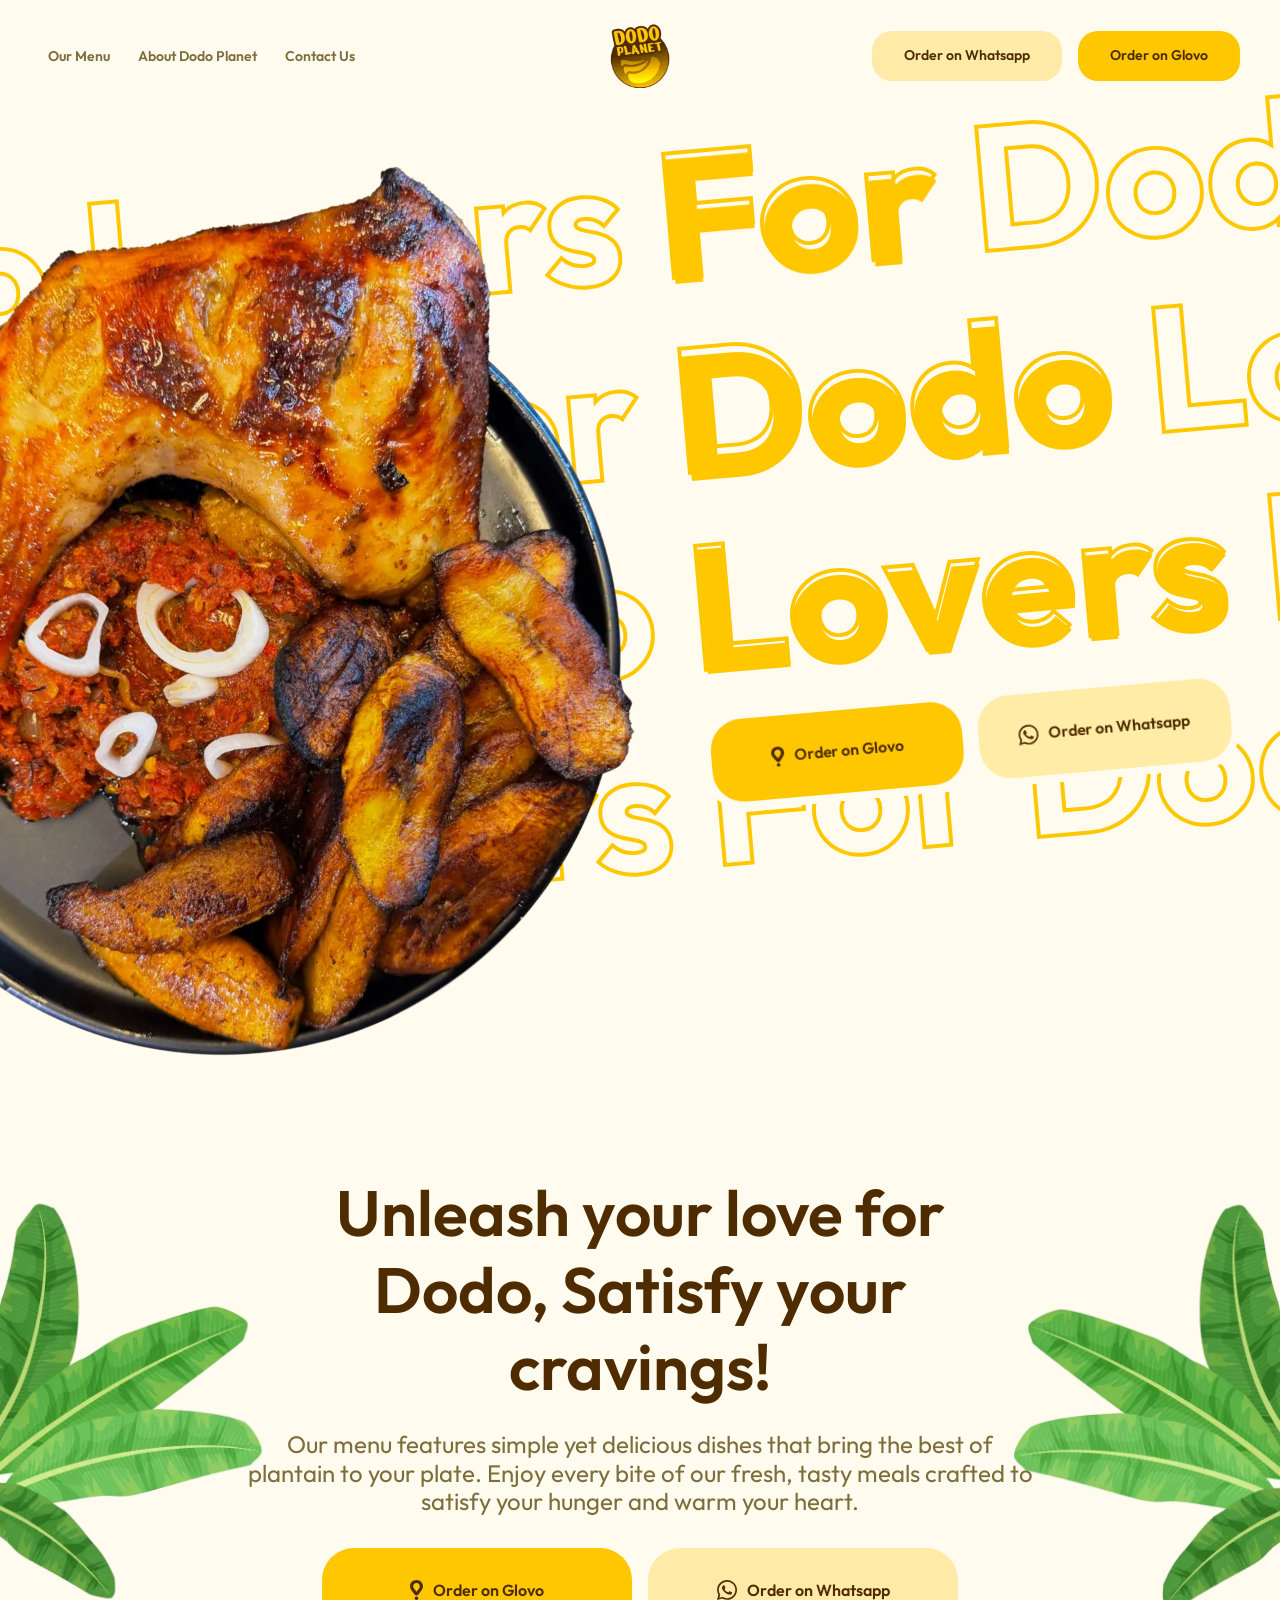
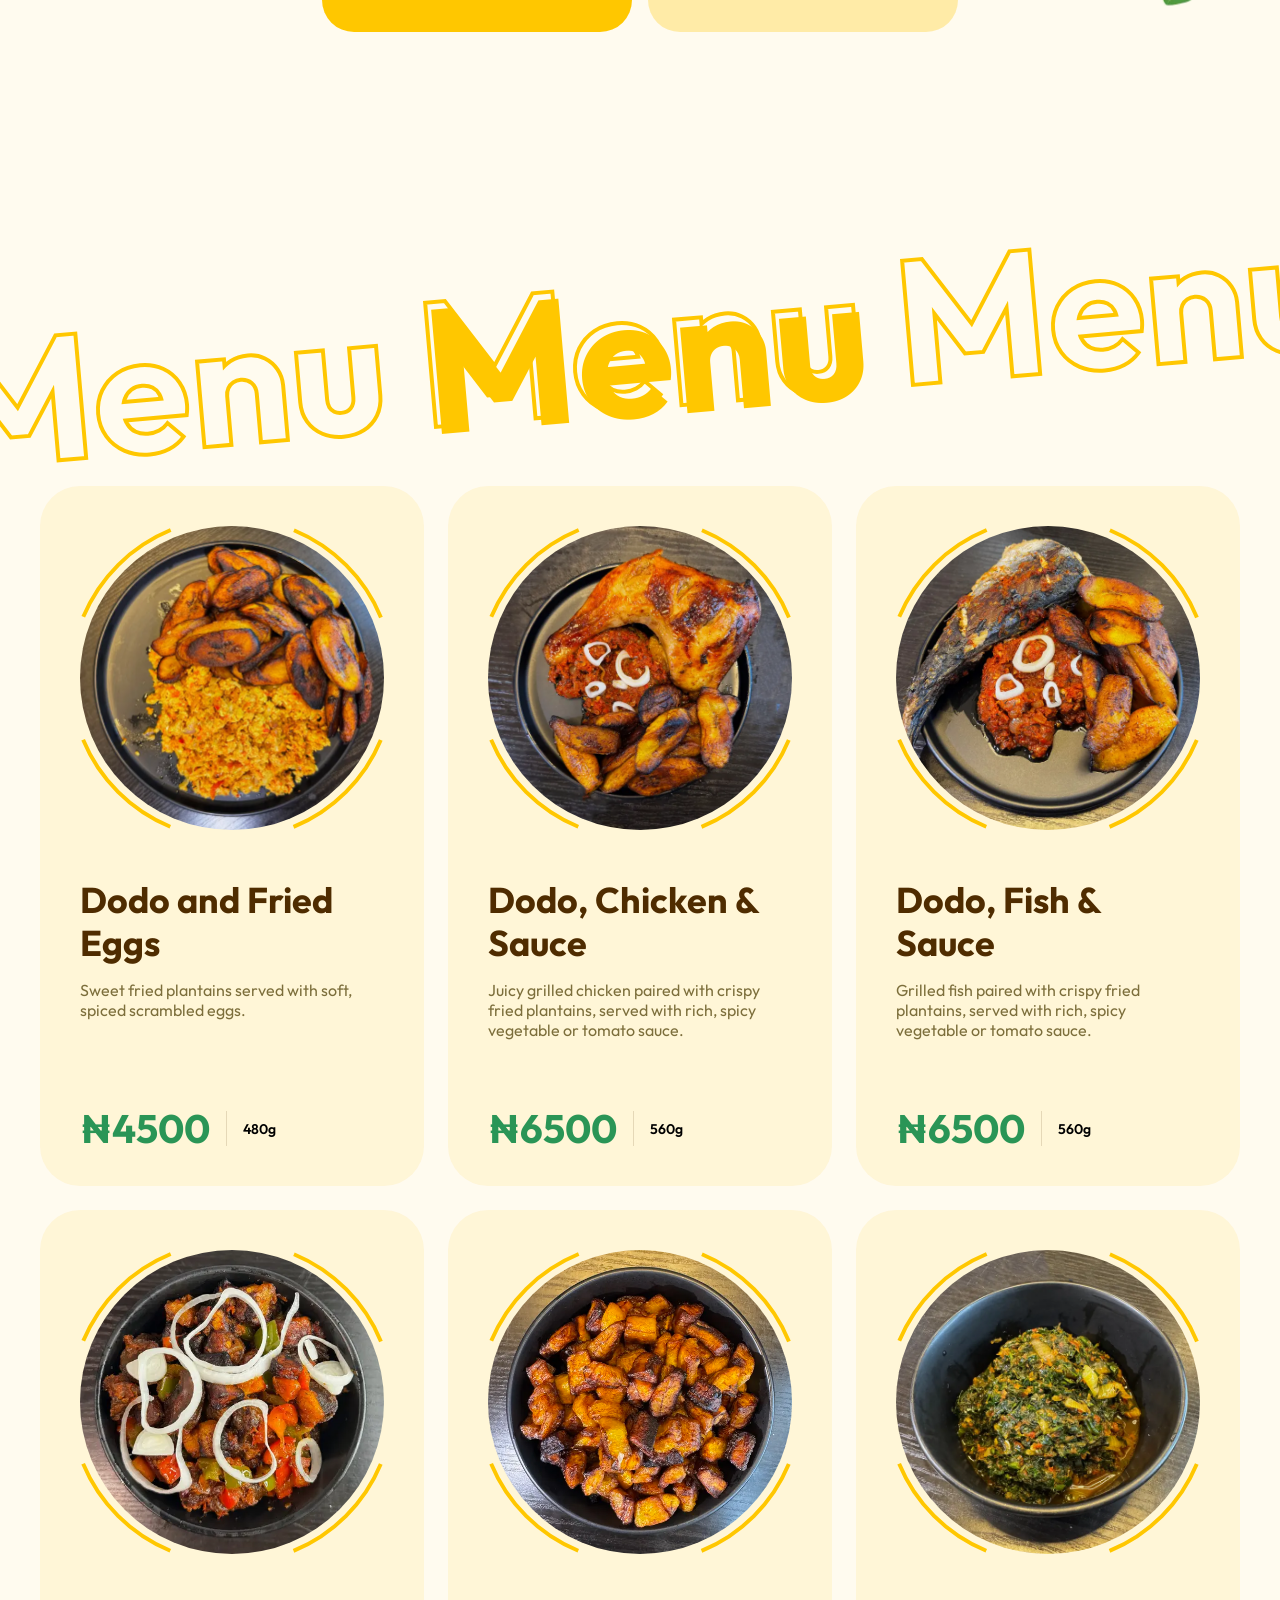
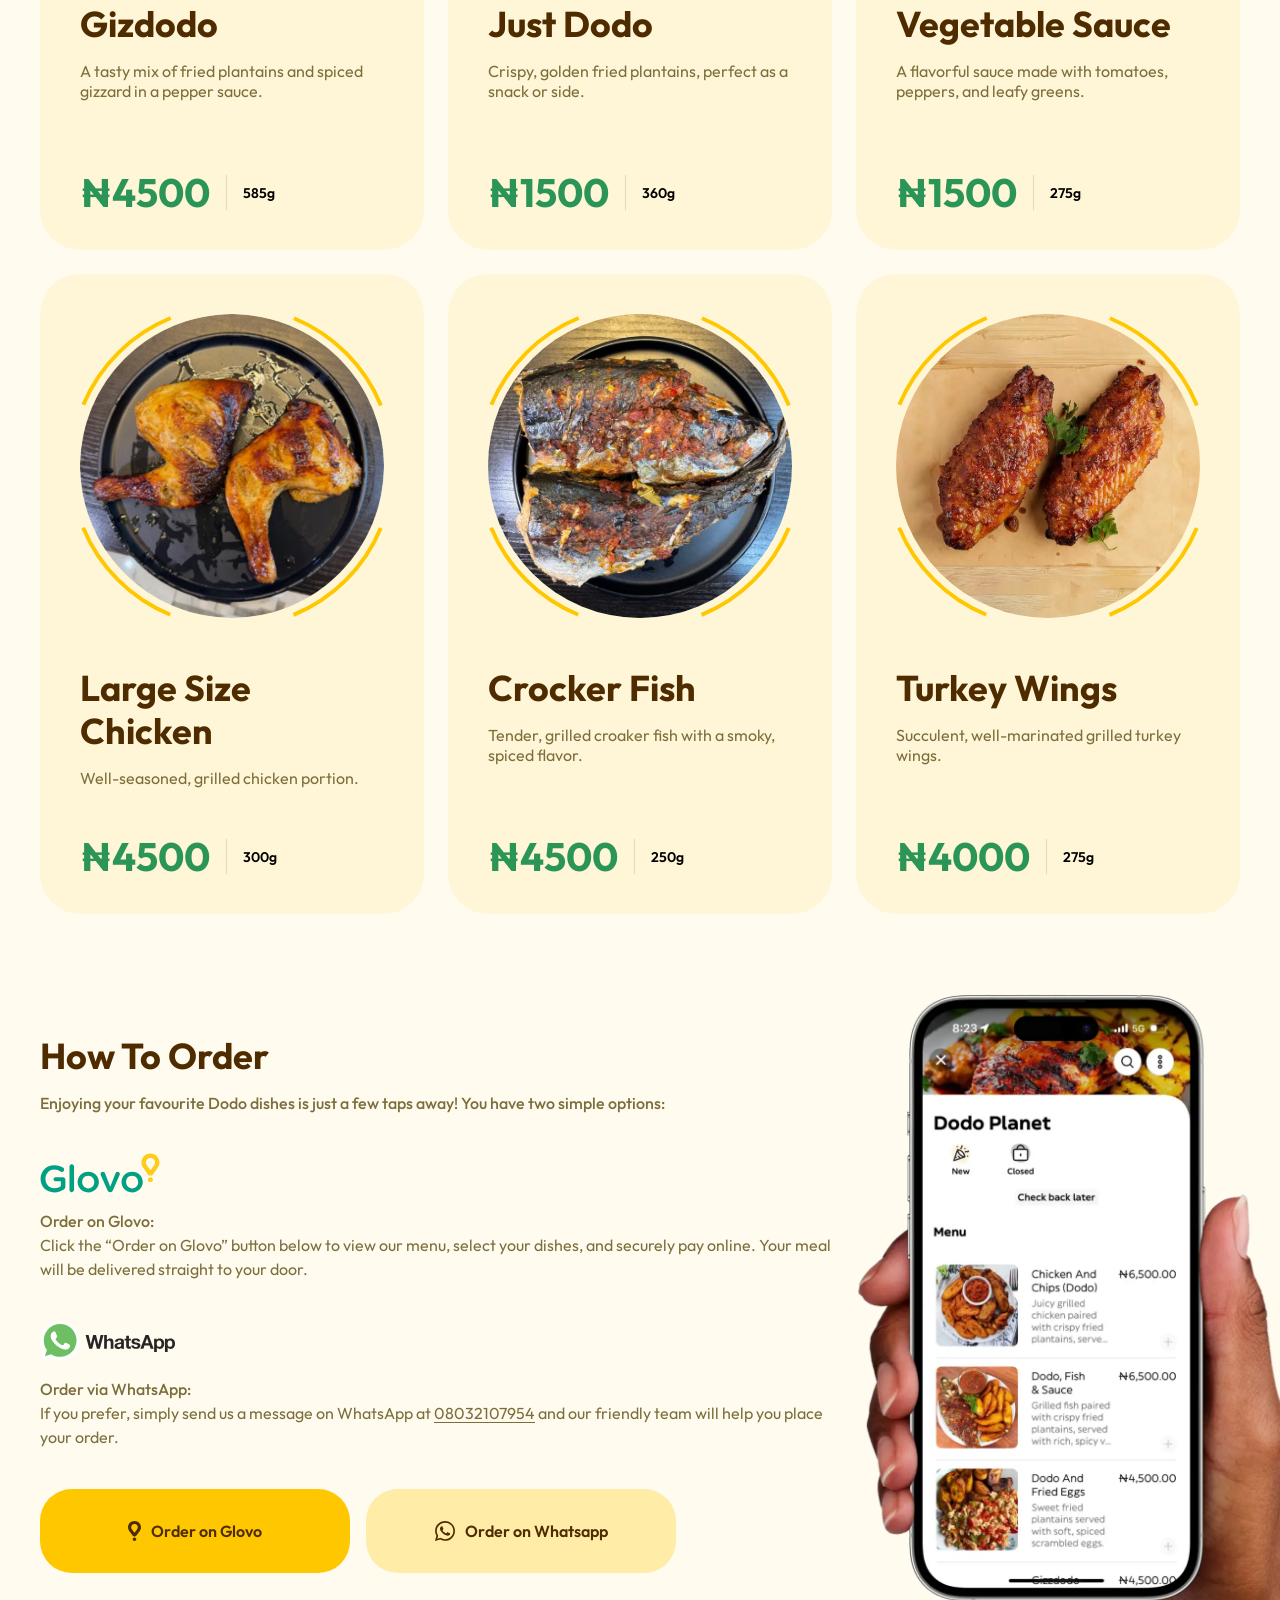
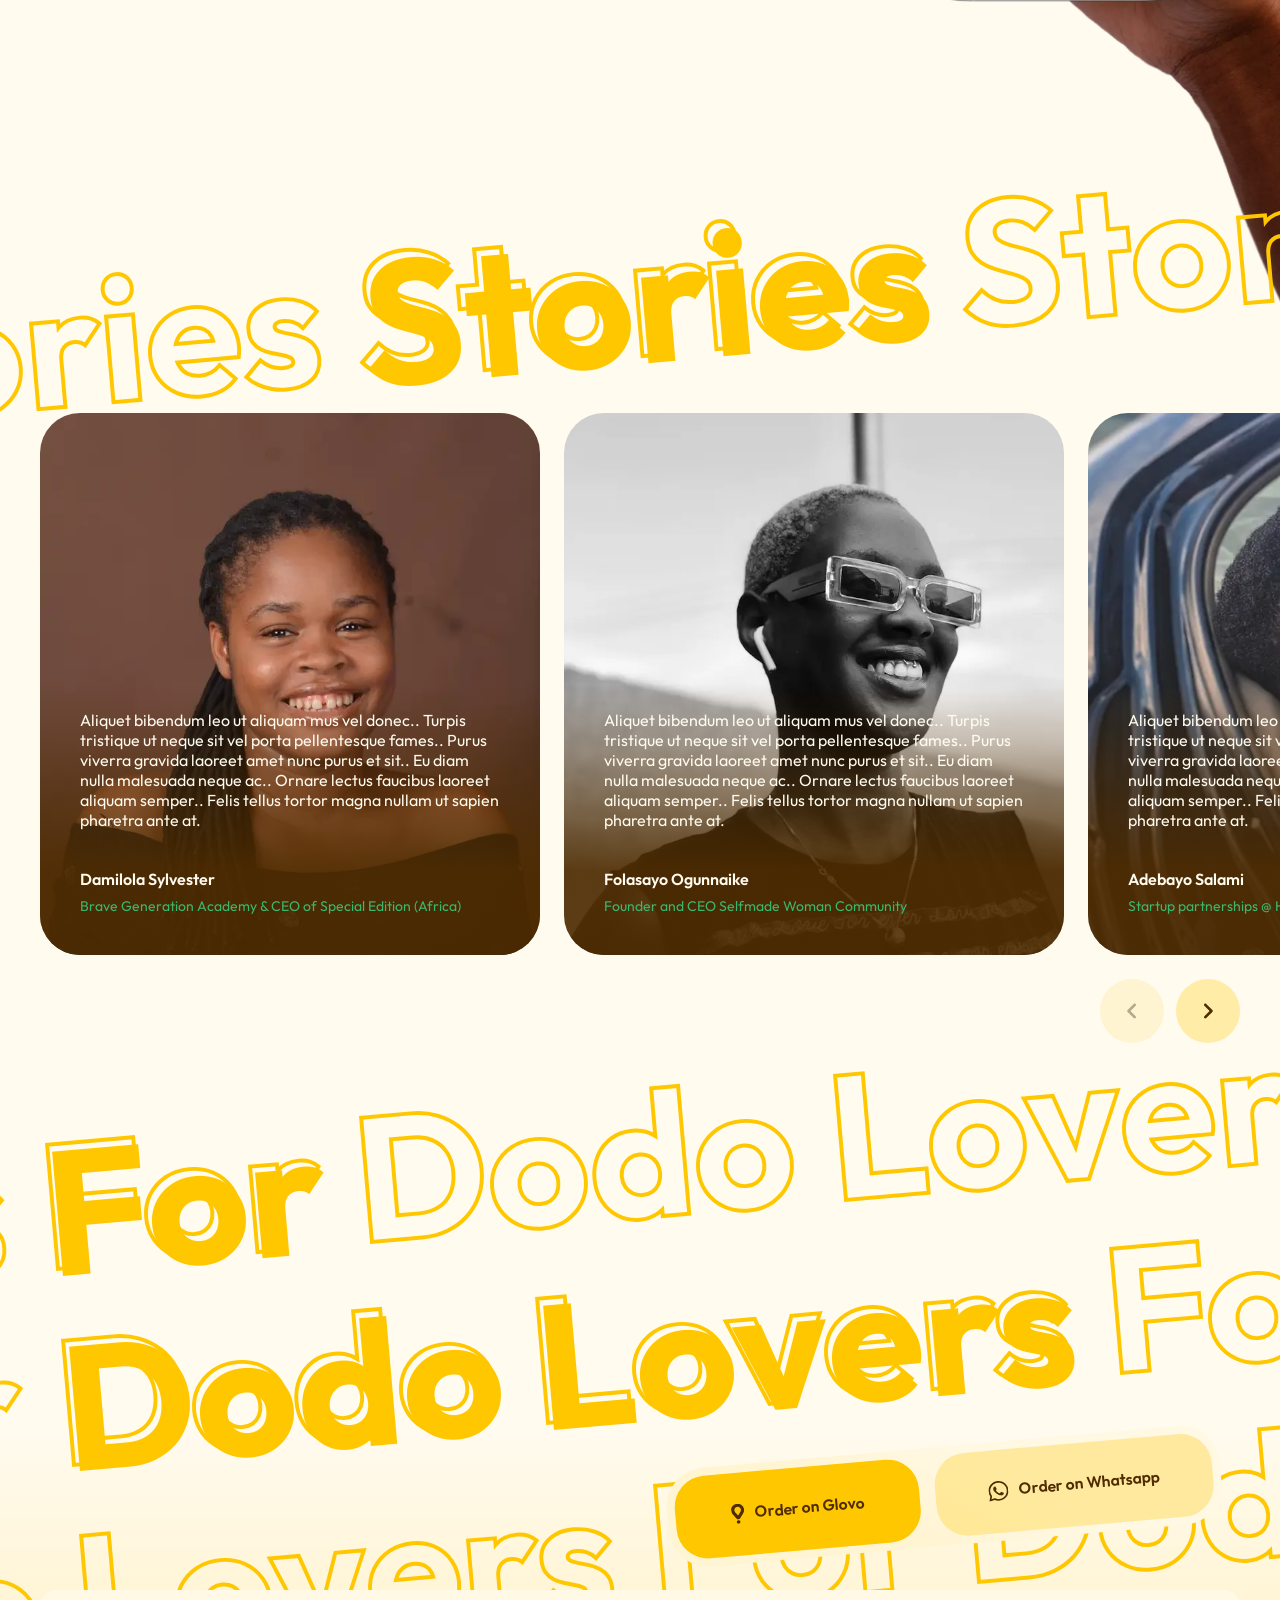
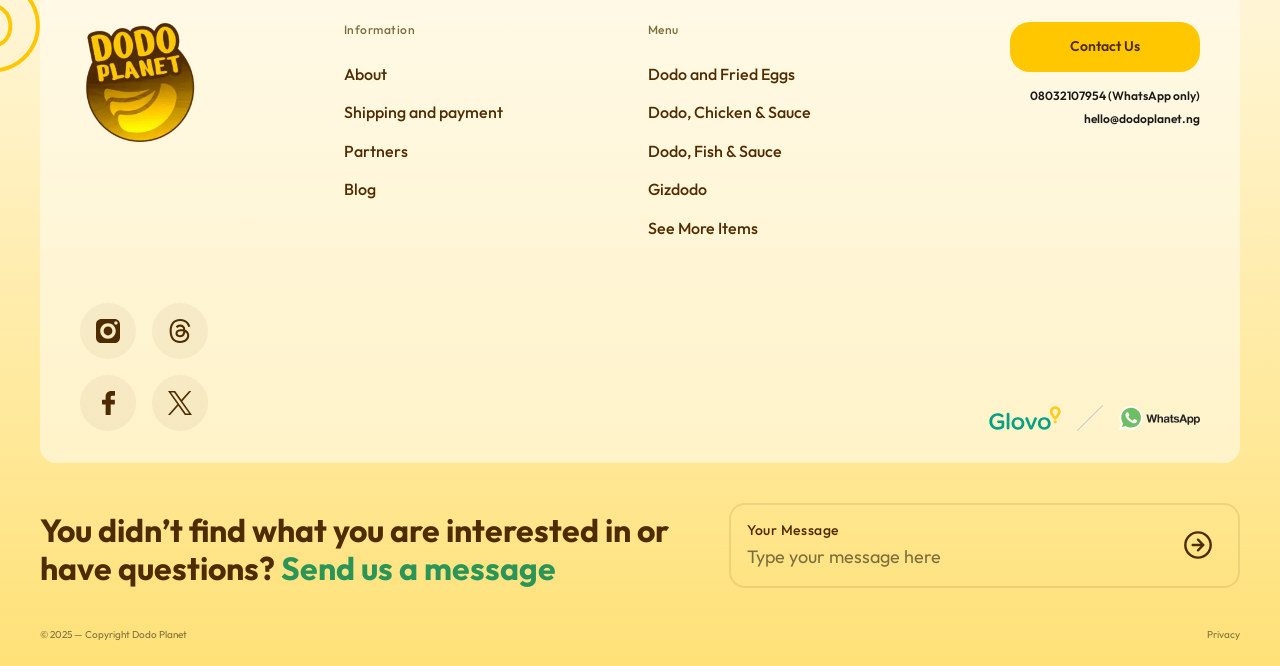
==== index.html @ 7b8ea63c "Fix design, responsive and UX issues found in pixel audit - Self-host static Outfit weights with ove" ====
<!doctype html>
<html lang="en" class="no-js">
<head>
  <meta charset="utf-8">
  <meta name="viewport" content="width=device-width, initial-scale=1">
  <title>Dodo Planet — For Dodo Lovers</title>
  <meta name="description" content="Simple, delicious plantain dishes in Nigeria. Dodo and fried eggs, gizdodo, grilled chicken, fish and more. Order on Glovo or WhatsApp.">
  <meta name="theme-color" content="#FFFBEF">
  <meta property="og:title" content="Dodo Planet — For Dodo Lovers">
  <meta property="og:description" content="Unleash your love for Dodo, satisfy your cravings. Order on Glovo or WhatsApp.">
  <meta property="og:type" content="website">
  <meta property="og:url" content="https://dodo-planet.netlify.app/">
  <meta property="og:image" content="https://dodo-planet.netlify.app/assets/img/og.jpg">
  <meta property="og:image:width" content="1200">
  <meta property="og:image:height" content="630">
  <meta name="twitter:card" content="summary_large_image">
  <link rel="icon" type="image/png" href="assets/img/favicon.png">
  <link rel="apple-touch-icon" href="assets/img/apple-touch-icon.png">

  <link rel="preload" as="font" type="font/woff2" href="assets/fonts/outfit-700.woff2" crossorigin>
  <link rel="preload" as="font" type="font/woff2" href="assets/fonts/outfit-600.woff2" crossorigin>
  <link rel="preload" as="image" href="assets/img/hero-plate.webp" fetchpriority="high">
  <link rel="stylesheet" href="styles.css">
  <script>document.documentElement.classList.replace('no-js','js')</script>
</head>
<body>

<!-- ============ HEADER ============ -->
<header class="site-header">
  <nav class="nav-links" aria-label="Main">
    <a href="#menu">Our Menu</a>
    <a href="#about" class="hide-sm">About Dodo Planet</a>
    <a href="#contact">Contact Us</a>
  </nav>
  <a href="#top" class="brand" aria-label="Dodo Planet home">
    <span class="logo"><img src="assets/img/logo.webp" alt="Dodo Planet" width="64" height="64"></span>
  </a>
  <div class="nav-cta hide-sm">
    <a class="btn btn-sm btn-soft" data-order="whatsapp" href="#">Order on Whatsapp</a>
    <a class="btn btn-sm btn-primary" data-order="glovo" href="#">Order on Glovo</a>
  </div>
</header>

<main id="top">

  <!-- ============ HERO ============ -->
  <section class="hero" aria-label="For Dodo Lovers">
    <div class="art hero-art">
      <!-- outlined background rows -->
      <div class="rows" style="--x:-126.7;--y:105.7;--w:1720;--h:930" aria-hidden="true">
        <span class="outline row" style="--rx:-3352.35;--ry:0">For Dodo Lovers For Dodo Lovers For Dodo Lovers For Dodo Lovers For Dodo Lovers For Dodo Lovers</span>
        <span class="outline row" style="--rx:-3674.35;--ry:200">For Dodo Lovers For Dodo Lovers For Dodo Lovers For Dodo Lovers For Dodo Lovers For Dodo Lovers</span>
        <span class="outline row" style="--rx:-2767.35;--ry:400">For Dodo Lovers For Dodo Lovers For Dodo Lovers For Dodo Lovers For Dodo Lovers For Dodo Lovers</span>
        <span class="outline row" style="--rx:-3352.35;--ry:600">For Dodo Lovers For Dodo Lovers For Dodo Lovers For Dodo Lovers For Dodo Lovers For Dodo Lovers</span>
      </div>

      <!-- plate (desktop/tablet) -->
      <div class="hero-plate-clip" aria-hidden="true">
        <img class="hero-plate" src="assets/img/hero-plate.webp" alt="" width="1400" height="1400" fetchpriority="high">
      </div>

      <!-- solid headline -->
      <h1 class="headline">
        <span class="solid word" style="--x:813;--y:211.5">For</span>
        <span class="solid word" style="--x:910.5;--y:405.5">Dodo</span>
        <span class="solid word" style="--x:978.5;--y:598.5">Lovers</span>
      </h1>

      <!-- tilted order pill -->
      <div class="pill" style="--x:989.7;--y:753.9">
        <a class="btn btn-primary" data-order="glovo" href="#"><img src="assets/img/pin.svg" alt="" width="13" height="20">Order on Glovo</a>
        <a class="btn btn-soft" data-order="whatsapp" href="#"><img src="assets/img/whatsapp.svg" alt="" width="20" height="20">Order on Whatsapp</a>
      </div>
    </div>

    <!-- mobile-only: stacked buttons + plate -->
    <div class="hero-mobile">
      <div class="stack-tilt">
        <a class="btn btn-primary" data-order="glovo" href="#"><img src="assets/img/pin.svg" alt="" width="13" height="20">Order on Glovo</a>
        <a class="btn btn-soft" data-order="whatsapp" href="#"><img src="assets/img/whatsapp.svg" alt="" width="20" height="20">Order on Whatsapp</a>
      </div>
      <img class="hero-plate-m" src="assets/img/hero-plate.webp" alt="Grilled chicken with fried plantain and pepper sauce" width="1400" height="1400">
    </div>
  </section>

  <!-- ============ ABOUT ============ -->
  <section class="about" id="about">
    <img class="leaf leaf-l" src="assets/img/leaf-left.webp" alt="" width="275" height="537" loading="lazy">
    <div class="about-inner reveal">
      <h2>Unleash your love for Dodo, Satisfy your cravings!</h2>
      <p>Our menu features simple yet delicious dishes that bring the best of plantain to your plate. Enjoy every bite of our fresh, tasty meals crafted to satisfy your hunger and warm your heart.</p>
      <div class="btn-row">
        <a class="btn btn-primary btn-wide" data-order="glovo" href="#"><img src="assets/img/pin.svg" alt="" width="13" height="20">Order on Glovo</a>
        <a class="btn btn-soft btn-wide" data-order="whatsapp" href="#"><img src="assets/img/whatsapp.svg" alt="" width="20" height="20">Order on Whatsapp</a>
      </div>
    </div>
    <img class="leaf leaf-r" src="assets/img/leaf-right.webp" alt="" width="271" height="537" loading="lazy">
  </section>

  <!-- ============ MENU ============ -->
  <section class="menu" id="menu" aria-labelledby="menu-title">
    <div class="band" aria-hidden="true">
      <span class="outline band-row">Menu Menu Menu Menu Menu Menu Menu</span>
      <span class="solid band-word">Menu</span>
    </div>
    <h2 id="menu-title" class="sr-only">Menu</h2>

    <div class="menu-grid">
      <article class="dish reveal">
        <div class="dish-img"><span class="mask"><img src="assets/img/dish-1.webp" alt="Dodo and fried eggs" style="--s:118.04%;--l:-5.6%;--t:-10.24%" loading="lazy" width="720" height="720"></span></div>
        <div class="dish-body">
          <div><h3>Dodo and Fried Eggs</h3><p>Sweet fried plantains served with soft, spiced scrambled eggs.</p></div>
          <div class="price"><strong>₦4500</strong><span>480g</span></div>
        </div>
      </article>
      <article class="dish reveal">
        <div class="dish-img"><span class="mask"><img src="assets/img/dish-2.webp" alt="Dodo, chicken and sauce" style="--s:107.75%;--l:-2.67%;--t:-3.56%" loading="lazy" width="720" height="720"></span></div>
        <div class="dish-body">
          <div><h3>Dodo, Chicken &amp; Sauce</h3><p>Juicy grilled chicken paired with crispy fried plantains, served with rich, spicy vegetable or tomato sauce.</p></div>
          <div class="price"><strong>₦6500</strong><span>560g</span></div>
        </div>
      </article>
      <article class="dish reveal">
        <div class="dish-img"><span class="mask"><img src="assets/img/dish-3.webp" alt="Dodo, fish and sauce" style="--s:109.15%;--l:-6.26%;--t:-5.15%" loading="lazy" width="720" height="720"></span></div>
        <div class="dish-body">
          <div><h3>Dodo, Fish &amp; Sauce</h3><p>Grilled fish paired with crispy fried plantains, served with rich, spicy vegetable or tomato sauce.</p></div>
          <div class="price"><strong>₦6500</strong><span>560g</span></div>
        </div>
      </article>
      <article class="dish reveal">
        <div class="dish-img"><span class="mask"><img src="assets/img/dish-4.webp" alt="Gizdodo" style="--s:148.18%;--l:-20.62%;--t:-24.36%" loading="lazy" width="720" height="720"></span></div>
        <div class="dish-body">
          <div><h3>Gizdodo</h3><p>A tasty mix of fried plantains and spiced gizzard in a pepper sauce.</p></div>
          <div class="price"><strong>₦4500</strong><span>585g</span></div>
        </div>
      </article>
      <article class="dish reveal">
        <div class="dish-img"><span class="mask"><img src="assets/img/dish-5.webp" alt="Just dodo" style="--s:121.48%;--l:-12%;--t:-10.2%" loading="lazy" width="720" height="720"></span></div>
        <div class="dish-body">
          <div><h3>Just Dodo</h3><p>Crispy, golden fried plantains, perfect as a snack or side.</p></div>
          <div class="price"><strong>₦1500</strong><span>360g</span></div>
        </div>
      </article>
      <article class="dish reveal">
        <div class="dish-img"><span class="mask"><img src="assets/img/dish-6.webp" alt="Vegetable sauce" style="--s:109.08%;--l:-2.59%;--t:-3.16%" loading="lazy" width="720" height="720"></span></div>
        <div class="dish-body">
          <div><h3>Vegetable Sauce</h3><p>A flavorful sauce made with tomatoes, peppers, and leafy greens.</p></div>
          <div class="price"><strong>₦1500</strong><span>275g</span></div>
        </div>
      </article>
      <article class="dish reveal">
        <div class="dish-img"><span class="mask"><img src="assets/img/dish-7.webp" alt="Large size chicken" loading="lazy" width="450" height="450"></span></div>
        <div class="dish-body">
          <div><h3>Large Size Chicken</h3><p>Well-seasoned, grilled chicken portion.</p></div>
          <div class="price"><strong>₦4500</strong><span>300g</span></div>
        </div>
      </article>
      <article class="dish reveal">
        <div class="dish-img"><span class="mask"><img src="assets/img/dish-8.webp" alt="Croaker fish" style="--s:107.86%;--l:-3.29%;--t:-5.99%" loading="lazy" width="720" height="720"></span></div>
        <div class="dish-body">
          <div><h3>Crocker Fish</h3><p>Tender, grilled croaker fish with a smoky, spiced flavor.</p></div>
          <div class="price"><strong>₦4500</strong><span>250g</span></div>
        </div>
      </article>
      <article class="dish reveal">
        <div class="dish-img"><span class="mask"><img src="assets/img/dish-9.webp" alt="Turkey wings" loading="lazy" width="720" height="720"></span></div>
        <div class="dish-body">
          <div><h3>Turkey Wings</h3><p>Succulent, well-marinated grilled turkey wings.</p></div>
          <div class="price"><strong>₦4000</strong><span>275g</span></div>
        </div>
      </article>
    </div>
  </section>

  <!-- ============ HOW TO ORDER ============ -->
  <section class="order" aria-labelledby="order-title">
    <div class="order-text reveal">
      <div class="order-head">
        <h2 id="order-title">How To Order</h2>
        <p>Enjoying your favourite Dodo dishes is just a few taps away! You have two simple options:</p>
      </div>
      <div class="order-opt">
        <img src="assets/img/glovo-logo.svg" alt="Glovo" width="120" height="40" loading="lazy">
        <p><b>Order on Glovo:</b><br>Click the “Order on Glovo” button below to view our menu, select your dishes, and securely pay online. Your meal will be delivered straight to your door.</p>
      </div>
      <div class="order-opt">
        <img src="assets/img/whatsapp-logo.svg" alt="WhatsApp" width="135" height="40" loading="lazy">
        <p><b>Order via WhatsApp:</b><br>If you prefer, simply send us a message on WhatsApp at <a href="https://wa.me/2348032107954" class="inline-link">08032107954</a> and our friendly team will help you place your order.</p>
      </div>
      <div class="btn-row btn-row-left">
        <a class="btn btn-primary btn-wide" data-order="glovo" href="#"><img src="assets/img/pin.svg" alt="" width="13" height="20">Order on Glovo</a>
        <a class="btn btn-soft btn-wide" data-order="whatsapp" href="#"><img src="assets/img/whatsapp.svg" alt="" width="20" height="20">Order on Whatsapp</a>
      </div>
    </div>
    <img class="phone" src="assets/img/phone.webp" alt="Dodo Planet menu on Glovo, shown on a phone" width="432" height="926" loading="lazy">
  </section>

  <!-- ============ STORIES ============ -->
  <section class="stories" aria-labelledby="stories-title">
    <div class="band" aria-hidden="true">
      <span class="outline band-row">Stories Stories Stories Stories Stories Stories Stories</span>
      <span class="solid band-word">Stories</span>
    </div>
    <h2 id="stories-title" class="sr-only">Stories</h2>

    <div class="story-track" tabindex="0" aria-label="Customer stories">
      <figure class="story">
        <img src="assets/img/story-1.webp" alt="Damilola Sylvester" loading="lazy" width="800" height="1200">
        <blockquote>Aliquet bibendum leo ut aliquam mus vel donec.. Turpis tristique ut neque sit vel porta pellentesque fames.. Purus viverra gravida laoreet amet nunc purus et sit.. Eu diam nulla malesuada neque ac.. Ornare lectus faucibus laoreet aliquam semper.. Felis tellus tortor magna nullam ut sapien pharetra ante at.</blockquote>
        <figcaption><b>Damilola Sylvester</b><span>Brave Generation Academy &amp; CEO of Special Edition (Africa)</span></figcaption>
      </figure>
      <figure class="story">
        <img src="assets/img/story-2.webp" alt="Folasayo Ogunnaike" loading="lazy" width="900" height="1200">
        <blockquote>Aliquet bibendum leo ut aliquam mus vel donec.. Turpis tristique ut neque sit vel porta pellentesque fames.. Purus viverra gravida laoreet amet nunc purus et sit.. Eu diam nulla malesuada neque ac.. Ornare lectus faucibus laoreet aliquam semper.. Felis tellus tortor magna nullam ut sapien pharetra ante at.</blockquote>
        <figcaption><b>Folasayo Ogunnaike</b><span>Founder and CEO Selfmade Woman Community</span></figcaption>
      </figure>
      <figure class="story">
        <img src="assets/img/story-3.webp" alt="Adebayo Salami" loading="lazy" width="1000" height="593">
        <blockquote>Aliquet bibendum leo ut aliquam mus vel donec.. Turpis tristique ut neque sit vel porta pellentesque fames.. Purus viverra gravida laoreet amet nunc purus et sit.. Eu diam nulla malesuada neque ac.. Ornare lectus faucibus laoreet aliquam semper.. Felis tellus tortor magna nullam ut sapien pharetra ante at.</blockquote>
        <figcaption><b>Adebayo Salami</b><span>Startup partnerships @ Httpool, Board @ TechChill</span></figcaption>
      </figure>
    </div>
    <div class="story-nav">
      <button class="round-btn" data-dir="-1" aria-label="Previous story"><img src="assets/img/chevron.svg" alt="" width="32" height="32" class="flip"></button>
      <button class="round-btn" data-dir="1" aria-label="Next story"><img src="assets/img/chevron.svg" alt="" width="32" height="32"></button>
    </div>
  </section>

  <!-- ============ FOOTER ============ -->
  <footer class="site-footer" id="contact">
    <div class="art foot-art" aria-hidden="true">
      <!-- desktop/tablet composition -->
      <div class="rows foot-rows" style="--x:-1495.3;--y:-98.3;--w:4599;--h:898">
        <span class="outline row" style="--rx:165.02;--ry:64.76">For Dodo Lovers For Dodo Lovers For Dodo Lovers</span>
        <span class="outline row" style="--rx:-157;--ry:264.76">For Dodo Lovers For Dodo Lovers For Dodo Lovers</span>
        <span class="outline row" style="--rx:-641;--ry:464.76">For Dodo Lovers For Dodo Lovers For Dodo Lovers</span>
        <span class="solid row" style="--rx:1562.22;--ry:72.04">For</span>
        <span class="solid row" style="--rx:1562.22;--ry:272.04">Dodo Lovers</span>
      </div>
      <!-- mobile composition (same as hero) -->
      <div class="rows m-rows" style="--x:-126.7;--y:105.7;--w:1720;--h:930">
        <span class="outline row" style="--rx:-570.25;--ry:0">For Dodo Lovers For Dodo Lovers For Dodo Lovers</span>
        <span class="outline row" style="--rx:-892.25;--ry:200">For Dodo Lovers For Dodo Lovers For Dodo Lovers</span>
        <span class="outline row" style="--rx:14.75;--ry:400">For Dodo Lovers For Dodo Lovers For Dodo Lovers</span>
        <span class="outline row" style="--rx:-570.25;--ry:600">For Dodo Lovers For Dodo Lovers For Dodo Lovers</span>
      </div>
      <div class="m-words">
        <span class="solid word" style="--x:813;--y:211.5">For</span>
        <span class="solid word" style="--x:910.5;--y:405.5">Dodo</span>
        <span class="solid word" style="--x:978.5;--y:598.5">Lovers</span>
      </div>
    </div>
    <div class="pill pill-foot" style="--x:962.2;--y:437">
      <a class="btn btn-primary" data-order="glovo" href="#"><img src="assets/img/pin.svg" alt="" width="13" height="20">Order on Glovo</a>
      <a class="btn btn-soft" data-order="whatsapp" href="#"><img src="assets/img/whatsapp.svg" alt="" width="20" height="20">Order on Whatsapp</a>
    </div>

    <div class="footer-inner">
      <div class="footer-card">
        <div class="fc-row">
          <a href="#top" class="logo logo-lg" aria-label="Back to top"><img src="assets/img/logo.webp" alt="Dodo Planet" width="120" height="120" loading="lazy"></a>
          <div class="fc-cols">
            <div class="fc-col">
              <p class="fc-label">Information</p>
              <ul>
                <li><a href="#about">About</a></li>
                <li><a href="#order-title">Shipping and payment</a></li>
                <li><a href="#">Partners</a></li>
                <li><a href="#">Blog</a></li>
              </ul>
            </div>
            <div class="fc-col">
              <p class="fc-label">Menu</p>
              <ul>
                <li><a href="#menu">Dodo and Fried Eggs</a></li>
                <li><a href="#menu">Dodo, Chicken &amp; Sauce</a></li>
                <li><a href="#menu">Dodo, Fish &amp; Sauce</a></li>
                <li><a href="#menu">Gizdodo</a></li>
                <li><a href="#menu">See More Items</a></li>
              </ul>
            </div>
          </div>
          <div class="fc-contact">
            <a class="btn btn-sm btn-primary" href="mailto:hello@dodoplanet.ng">Contact Us</a>
            <a href="https://wa.me/2348032107954">08032107954 (WhatsApp only)</a>
            <a href="mailto:hello@dodoplanet.ng">hello@dodoplanet.ng</a>
          </div>
        </div>
        <div class="fc-row fc-bottom">
          <div class="socials">
            <a href="#" aria-label="Instagram"><img src="assets/img/ic-instagram.svg" alt="" width="24" height="24" loading="lazy"></a>
            <a href="#" aria-label="Threads"><img src="assets/img/ic-threads.svg" alt="" width="24" height="24" loading="lazy"></a>
            <a href="#" aria-label="Facebook"><img src="assets/img/ic-facebook.svg" alt="" width="13" height="24" loading="lazy"></a>
            <a href="#" aria-label="X"><img src="assets/img/ic-x.svg" alt="" width="24" height="24" loading="lazy"></a>
          </div>
          <div class="partners">
            <img src="assets/img/glovo-logo.svg" alt="Glovo" width="72" height="24" loading="lazy">
            <span class="slash"></span>
            <img src="assets/img/whatsapp-logo.svg" alt="WhatsApp" width="81" height="24" loading="lazy">
          </div>
        </div>
      </div>

      <form class="subs" id="message-form">
        <p class="subs-title">You didn’t find what you are interested in or have questions? <span>Send us a message</span></p>
        <label class="field">
          <span class="field-text">
            <span class="field-label">Your Message</span>
            <input type="text" name="message" placeholder="Type your message here" required autocomplete="off">
          </span>
          <button type="submit" aria-label="Send message on WhatsApp">
            <svg width="32" height="32" viewBox="0 0 32 32" fill="none" aria-hidden="true"><circle cx="16" cy="16" r="12.67" stroke="#4F2C00" stroke-width="2.4"/><path d="M16 21.33 21.33 16 16 10.67M10.67 16h10.66" stroke="#4F2C00" stroke-width="2.4" stroke-linecap="round" stroke-linejoin="round"/></svg>
          </button>
        </label>
      </form>

      <div class="legal">
        <p>© 2025 — Copyright Dodo Planet</p>
        <a href="#">Privacy</a>
      </div>
    </div>
  </footer>
</main>

<script src="main.js" defer></script>
</body>
</html>
---- styles.css ----
/* ==========================================================
   Dodo Planet — design tokens (from Figma)
   ========================================================== */
:root {
  --yellow: #FFC700;          /* Primary Yellow */
  --yellow-30: rgba(255, 199, 0, .3);
  --yellow-10: rgba(255, 199, 0, .1);
  --brown: #4F2C00;           /* Primary Brown */
  --olive: #7C6E3B;           /* body copy (Figma #8A7A42, darkened ~10% to pass WCAG AA contrast) */
  --green: #2A9556;           /* prices & accents (Figma #30A962, darkened ~12% to pass WCAG AA contrast) */
  --cream: #FFFBEF;           /* page background */
  --ink: #1B1819;

  --container: 1224px;
  --gutter: 40px;
  --ease: cubic-bezier(.2, .7, .2, 1);
  --band-h: clamp(110px, 16.03vw, 310px);   /* "Menu"/"Stories" band: 209px at 1304, 310px on big screens */
}

@font-face { font-family: "Outfit"; src: url("assets/fonts/outfit-400.woff2") format("woff2"); font-weight: 400; font-style: normal; font-display: swap; }
@font-face { font-family: "Outfit"; src: url("assets/fonts/outfit-500.woff2") format("woff2"); font-weight: 500; font-style: normal; font-display: swap; }
@font-face { font-family: "Outfit"; src: url("assets/fonts/outfit-600.woff2") format("woff2"); font-weight: 600; font-style: normal; font-display: swap; }
@font-face { font-family: "Outfit"; src: url("assets/fonts/outfit-700.woff2") format("woff2"); font-weight: 700; font-style: normal; font-display: swap; }

*, *::before, *::after { box-sizing: border-box; }
html { -webkit-text-size-adjust: 100%; scroll-behavior: smooth; }
body {
  margin: 0;
  background: var(--cream);
  color: var(--brown);
  font-family: "Outfit", system-ui, -apple-system, "Segoe UI", sans-serif;
  -webkit-font-smoothing: antialiased;
}
main { overflow-x: hidden; overflow-x: clip; }
img { display: block; max-width: 100%; height: auto; }
a { color: inherit; text-decoration: none; }
h1, h2, h3, p, figure, blockquote, ul { margin: 0; padding: 0; }
ul { list-style: none; }
button, input { font: inherit; color: inherit; }
:focus-visible { outline: 3px solid var(--brown); outline-offset: 3px; border-radius: 8px; }

.sr-only {
  position: absolute; width: 1px; height: 1px; padding: 0; margin: -1px;
  overflow: hidden; clip: rect(0 0 0 0); white-space: nowrap; border: 0;
}

/* ==========================================================
   Buttons
   ========================================================== */
.btn {
  display: inline-flex; align-items: center; justify-content: center; gap: 10px;
  padding: 32px 44px;
  border: 0; border-radius: 32px;
  font-weight: 600; font-size: 16px; line-height: 1.25; white-space: nowrap;
  color: var(--brown); cursor: pointer;
  transition: transform .25s var(--ease), background-color .25s var(--ease), box-shadow .25s var(--ease);
  -webkit-tap-highlight-color: transparent;
}
.btn img { flex: none; }
.btn-primary { background: var(--yellow); }
.btn-soft    { background: var(--yellow-30); }
.btn:active { transform: translateY(0) scale(.98); }
.btn-sm { padding: 16px 32px; border-radius: 20px; font-size: 14px; }
.btn-wide { width: 310px; padding: 32px 24px; }
.btn-row { display: flex; gap: 16px; padding: 8px; justify-content: center; }
.btn-row-left { padding: 0; justify-content: flex-start; }

.round-btn {
  display: grid; place-items: center;
  padding: 16px; border: 0; border-radius: 1000px;
  background: var(--yellow-30); cursor: pointer;
  transition: background-color .2s, transform .2s var(--ease), opacity .2s;
}
.round-btn:active { transform: scale(.94); }
.round-btn:disabled { opacity: .4; cursor: default; }
.flip { transform: rotate(180deg); }

/* ==========================================================
   Header
   ========================================================== */
.site-header {
  position: absolute; z-index: 20;
  top: 24px; left: var(--gutter); right: var(--gutter);
  height: 64px;
  display: flex; align-items: center; justify-content: space-between;
}
.nav-links { display: flex; gap: 12px; }
.nav-links a {
  padding: 8px; font-size: 14px; font-weight: 600; color: var(--olive);
  transition: color .2s;
}
.nav-links a:hover { color: var(--brown); }
.brand { position: absolute; left: 50%; top: 0; transform: translateX(-50%); }
.logo { display: block; width: 64px; height: 64px; position: relative; overflow: hidden; }
.logo img { position: absolute; width: 127.38%; height: 127.38%; max-width: none; left: -13.69%; top: -9.17%; }
.logo-lg { width: 120px; height: 120px; flex: none; }
.brand .logo { transition: transform .4s var(--ease); }
.nav-cta { display: flex; gap: 16px; }

/* ==========================================================
   Big tilted type ("art" stages)
   All positions are Figma px, scaled by --u (1 Figma px at 1304 wide).
   ========================================================== */
.hero, .site-footer { container-type: inline-size; position: relative; }
/* --u: 1 Figma px (scales down below 1304, stays 1:1 above). --shift centres the art on wide screens. */
.art, .pill { --u: min(100cqw / 1304, 1px); --shift: max(0px, (100cqw - 1304px) / 2); --ox: 0; --oy: 0; }
.art { position: relative; }

.outline, .solid {
  font-weight: 700; line-height: 1.2; white-space: nowrap;
  font-size: calc(180 * var(--u));
}
.outline {
  color: transparent;
  -webkit-text-stroke: max(1.5px, calc(4 * var(--u))) var(--yellow);
}
.solid { color: var(--yellow); }

.rows {
  position: absolute;
  left: calc((var(--x) - var(--ox)) * var(--u) + var(--shift));
  top: calc((var(--y) - var(--oy)) * var(--u));
  width: calc(var(--w) * var(--u));
  height: calc(var(--h) * var(--u));
  transform: rotate(-5deg);
  pointer-events: none;
}
.row { position: absolute; left: calc(var(--rx) * var(--u)); top: calc(var(--ry) * var(--u)); }

.word, .pill {
  position: absolute;
  left: calc((var(--x) - var(--ox)) * var(--u) + var(--shift));
  top: calc((var(--y) - var(--oy)) * var(--u));
  transform: translate(-50%, -50%) rotate(-5deg);
}
.headline { font-size: inherit; font-weight: inherit; }

/* tilted order pill */
.pill {
  z-index: 5;
  display: flex; gap: calc(16 * var(--u));
  width: calc(546.56 * var(--u));
  padding: calc(8 * var(--u));
  border-radius: calc(40 * var(--u));
  background: var(--cream);
}
.pill .btn {
  flex: 1 0 0;
  padding: calc(32 * var(--u)) calc(40 * var(--u));
  border-radius: calc(32 * var(--u));
  font-size: max(12px, calc(16 * var(--u)));
}
.pill-foot {
  width: auto;
  background: linear-gradient(212.56deg, #FFF8E2 38.79%, #FFF5D3 62.87%);
}
.pill-foot .btn { padding-inline: calc(64 * var(--u)); }

/* ==========================================================
   Hero
   ========================================================== */
.hero-art { height: calc(954 * var(--u)); }
.hero-plate-clip {
  --p: max(0px, (var(--shift) - 300px) * .955);   /* 0 up to ~1900px wide, then slides right */
  position: absolute; left: 0;
  top: calc(154.5 * var(--u));
  width: calc(748 * var(--u) + var(--p));
  height: calc(985 * var(--u));
  overflow: hidden;
  pointer-events: none;
}
.hero-plate {
  position: absolute; max-width: none;
  width: calc(1111.62 * var(--u)); height: calc(1111.62 * var(--u));
  left: calc(-300.2 * var(--u) + var(--p)); top: calc(-63.2 * var(--u));
  transform: rotate(var(--rot, -30deg));
  will-change: transform;
}
.hero-mobile { display: none; }

/* ==========================================================
   About
   ========================================================== */
.about {
  position: relative;
  margin-top: 36px;
  padding: 203px var(--gutter) 201px;
}
.about-inner {
  position: relative; z-index: 1;
  max-width: max(694px, 62vw); margin: 0 auto;
  display: flex; flex-direction: column; align-items: center; gap: 24px;
  text-align: center;
}
.about h2 { font-size: 64px; font-weight: 600; line-height: 1.2; color: var(--brown); }
.about p { font-size: 24px; line-height: 1.2; color: var(--olive); }
.leaf { position: absolute; top: 165px; height: auto; width: clamp(150px, 21vw, 275px); pointer-events: none; }
.leaf-l { left: 0; transform-origin: 0 60%; }
.leaf-r { right: 0; transform-origin: 100% 60%; }
@media (prefers-reduced-motion: no-preference) {
  .leaf-l { animation: sway 7s ease-in-out infinite alternate; }
  .leaf-r { animation: sway 7s ease-in-out infinite alternate-reverse; }
}
@keyframes sway { from { transform: rotate(-2deg); } to { transform: rotate(2deg); } }

/* ==========================================================
   Section bands ("Menu Menu Menu", "Stories Stories")
   ========================================================== */
.band {
  position: relative;
  height: var(--band-h);
  pointer-events: none;
}
.band .outline, .band .solid {
  position: absolute; left: 50%; top: 50%;
  font-size: clamp(88px, 13.8vw, 180px);
}
.band .outline { -webkit-text-stroke: clamp(1.5px, .31vw, 4px) var(--yellow); transform: translate(-50%, -50%) rotate(-5deg); }
.band-word { transform: translate(calc(-50% + .036em), calc(-50% + .04em)) rotate(-5deg); }

/* ==========================================================
   Menu
   ========================================================== */
.menu-grid {
  margin: 40px auto 0;
  padding: 0 var(--gutter);
  display: grid; grid-template-columns: repeat(3, 1fr); gap: 24px;
}
/* big screens: more columns (Figma: 3 @1304, 4 @1440 frame, 6 @1920 frame) */
@media (min-width: 1304px) { .menu-grid { grid-template-columns: repeat(auto-fill, minmax(clamp(392px, 392px + (100vw - 1304px) * .04, 480px), 1fr)); } }
.dish {
  display: flex; flex-direction: column; gap: 48px;
  min-height: 640px;
  padding: 40px;
  border-radius: 40px;
  background: var(--yellow-10);
  transition: background-color .3s var(--ease), transform .4s var(--ease);
}
@media (min-width: 900px) and (max-width: 1719px) { .dish:nth-child(-n+3) { min-height: 700px; } }
.dish-img { position: relative; aspect-ratio: 1; }
.dish-img .mask { position: absolute; inset: 0; border-radius: 50%; overflow: hidden; transform: translateZ(0); }
.dish-img img {
  position: absolute; max-width: none; object-fit: cover;
  width: var(--s, 100%); height: var(--s, 100%);
  left: var(--l, 0); top: var(--t, 0);
  transition: transform .6s var(--ease);
}
/* dashed yellow ring: four arcs on the diagonals */
.dish-img::after {
  content: ""; position: absolute; inset: -3.55%;
  background: url("data:image/svg+xml,%3Csvg xmlns='http://www.w3.org/2000/svg' viewBox='0 0 100 100'%3E%3Ccircle cx='50' cy='50' r='49.4' fill='none' stroke='%23FFC700' stroke-width='1.2' stroke-dasharray='38.8 38.8' stroke-dashoffset='-19.4'/%3E%3C/svg%3E") center / 100% 100% no-repeat;
  transition: transform .8s var(--ease);
  pointer-events: none;
}

.dish-body { flex: 1 0 auto; display: flex; flex-direction: column; justify-content: space-between; gap: 24px; }
.dish-body > div:first-child { display: flex; flex-direction: column; gap: 16px; }
.dish h3 { font-size: clamp(26px, 2.8vw, 36px); font-weight: 700; line-height: 1.2; color: var(--brown); }
.dish p { font-size: 16px; color: var(--olive); }
.price { display: flex; align-items: stretch; gap: 16px; }
.price strong { font-size: clamp(32px, 3.1vw, 40px); font-weight: 700; line-height: .9; color: var(--green); }
.price span {
  display: flex; align-items: center;
  padding-left: 16px; border-left: 1px solid rgba(79, 44, 0, .15);
  font-size: 14px; font-weight: 600; color: #000;
}

/* ==========================================================
   How to order
   ========================================================== */
.order {
  --phone-w: clamp(0px, 33.13vw, 672px);
  position: relative;
  padding: 120px var(--gutter) 80px;
  /* stories cards start 110px below the phone, as in Figma */
  min-height: calc(170px + var(--phone-w) * 2.1435 - var(--band-h));
}
.order-text { position: relative; z-index: 1; width: clamp(0px, 66%, max(808px, 808px + (100vw - 1304px) * .23)); display: flex; flex-direction: column; gap: 40px; }
.order-head { display: flex; flex-direction: column; gap: 16px; line-height: 1.2; }
.order h2 { font-size: 36px; font-weight: 700; }
.order-head p { font-size: 16px; font-weight: 500; color: var(--olive); }
.order-opt { display: flex; flex-direction: column; gap: 16px; }
.order-opt p { font-size: 16px; line-height: 1.5; color: var(--olive); }
.order-opt b { font-weight: 500; }
.inline-link { text-decoration: underline; text-underline-offset: 3px; }
.phone {
  position: absolute; right: 0; top: 80px;
  width: var(--phone-w); height: auto;
  pointer-events: none;
}

/* ==========================================================
   Stories
   ========================================================== */
.stories { position: relative; z-index: 1; }
.stories > .band { margin-bottom: 20px; }
.story-track {
  --pad: var(--gutter);
  display: flex; gap: 24px;
  overflow-x: auto; overscroll-behavior-x: contain;
  scroll-snap-type: x mandatory; scroll-padding-inline: var(--pad);
  padding: 0 var(--pad);
  scrollbar-width: none;
}
.story-track::-webkit-scrollbar { display: none; }
.story {
  position: relative; flex: 0 0 clamp(min(500px, 84vw), 500px + (100vw - 1304px) * .0736, 590px);
  aspect-ratio: 500 / 542;
  display: flex; flex-direction: column; justify-content: flex-end; gap: 40px;
  padding: 40px;
  border-radius: 40px; overflow: hidden;
  color: var(--cream);
  scroll-snap-align: start;
  isolation: isolate;
}
.story > img { position: absolute; inset: 0; width: 100%; height: 100%; object-fit: cover; z-index: -2; transition: transform .8s var(--ease); }
.story::before {
  content: ""; position: absolute; inset: 0; z-index: -1;
  background: linear-gradient(180deg, rgba(79, 44, 0, 0) 50%, rgba(79, 44, 0, .9) 84.5%);
}
.story blockquote { font-size: 16px; }
.story figcaption { display: flex; flex-direction: column; gap: 8px; }
.story figcaption b { font-size: 16px; font-weight: 600; line-height: 1.2; }
.story figcaption span { font-size: 14px; color: #3BB86E; }
.story-nav[hidden] { display: none; }
.story-nav {
  margin: 24px 0 0; padding: 0 var(--gutter);
  display: flex; justify-content: flex-end; gap: 12px;
}

/* ==========================================================
   Footer
   ========================================================== */
.site-footer {
  margin-top: 24px;
  background: linear-gradient(180deg, rgba(255, 199, 0, 0) 29.73%, rgba(255, 199, 0, .5) 100%);
}
.foot-art { height: calc(492.2 * var(--u)); }
.m-rows, .m-words { display: none; }

.footer-inner {
  position: relative; z-index: 2;
  padding: 40px var(--gutter) 24px;
  display: flex; flex-direction: column; gap: 40px;
}
.footer-card {
  display: flex; flex-direction: column; gap: 64px;
  padding: 32px 40px;
  border-radius: 16px;
  background:
    linear-gradient(rgba(255, 255, 255, .5), rgba(255, 255, 255, .5)),
    linear-gradient(180deg, #FFF4CE 0%, #FFE691 100%);
}
.fc-row { display: flex; gap: 16px; align-items: flex-start; }
.fc-row > .logo { margin-right: 80px; }
.fc-cols { flex: 1; display: flex; justify-content: center; gap: 16px; }
.fc-col { width: 288px; display: flex; flex-direction: column; gap: 24px; font-weight: 500; line-height: 1.4; }
.fc-label { font-size: 12px; letter-spacing: .48px; color: var(--olive); }
.fc-col ul { display: flex; flex-direction: column; font-size: 16px; }
.fc-col li a { display: inline-block; padding: 8px 0; }
.fc-col ul { margin-block: -8px; }
.fc-col a { transition: color .2s; }
.fc-col a:hover { color: var(--green); }
.fc-contact {
  width: 200px; flex: none;
  display: flex; flex-direction: column; align-items: flex-end; gap: 0;
  font-size: 12px; font-weight: 600; line-height: 1.3; color: var(--ink);
}
.fc-contact .btn { width: 190px; margin-bottom: 12px; }
.fc-contact a:not(.btn) { padding: 4px 0; }
.fc-bottom { justify-content: space-between; align-items: flex-end; }
.socials { display: grid; grid-template-columns: repeat(2, 56px); gap: 16px; }
.socials a {
  display: grid; place-items: center; width: 56px; height: 56px;
  border-radius: 1000px; background: rgba(79, 44, 0, .05);
  transition: background-color .2s, transform .2s var(--ease);
}
.partners { display: flex; align-items: center; gap: 16px; }
.slash { position: relative; width: 26.16px; height: 26.16px; }
.slash::before { content: ""; position: absolute; left: 50%; top: 50%; width: 1px; height: 36px; background: #CACCC2; transform: translate(-50%, -50%) rotate(45deg); }

.subs { display: flex; gap: 40px; align-items: stretch; }
.subs-title { flex: 1 1 663px; max-width: 1240px; align-self: flex-end; font-size: 32px; font-weight: 700; line-height: 1.2; }
.subs-title span { color: var(--green); }
.field {
  flex: 1 1 521px;
  display: flex; align-items: center; justify-content: space-between; gap: 16px;
  padding: 16px 24px 16px 16px;
  border: 2px solid rgba(79, 44, 0, .1); border-radius: 16px;
  cursor: text; transition: border-color .2s;
}
.field:focus-within { border-color: var(--yellow); }
.field-text { flex: 1; display: flex; flex-direction: column; gap: 4px; line-height: 1.4; }
.field-label { font-size: 14px; font-weight: 500; letter-spacing: .56px; }
.field input {
  width: 100%; padding: 0; border: 0; background: none; outline: none;
  font-size: 18px; color: var(--brown);
}
.field input::placeholder { color: var(--olive); }
.field button { display: grid; padding: 6px; margin: -6px; border: 0; background: none; cursor: pointer; transition: transform .2s var(--ease); }
.legal { display: flex; justify-content: space-between; font-size: 10px; line-height: 1.4; color: var(--olive); }

/* Hover effects only on devices with a real mouse (no sticky hover after a tap) */
@media (hover: hover) {
  .btn:hover { transform: translateY(-2px); }
  .btn-primary:hover { box-shadow: 0 10px 24px -8px rgba(255, 170, 0, .6); }
  .btn-soft:hover { background: rgba(255, 199, 0, .45); }
  .round-btn:hover { background: rgba(255, 199, 0, .5); }
  .brand:hover .logo { transform: rotate(-8deg) scale(1.05); }
  .dish:hover { background: rgba(255, 199, 0, .16); }
  .dish:hover .dish-img::after { transform: rotate(45deg); }
  .dish:hover .dish-img img { transform: scale(1.04) rotate(-3deg); }
  .story:hover > img { transform: scale(1.04); }
  .socials a:hover { background: rgba(79, 44, 0, .1); transform: translateY(-2px); }
  .field button:hover { transform: translateX(3px); }
}

/* ==========================================================
   Scroll reveal (only when JS is on)
   ========================================================== */
.js .reveal { opacity: 0; transform: translateY(28px); transition: opacity .8s var(--ease), transform .8s var(--ease); transition-delay: var(--d, 0s); }
.js .reveal.in { opacity: 1; transform: none; }
@media (prefers-reduced-motion: reduce) {
  html { scroll-behavior: auto; }
  .js .reveal { opacity: 1; transform: none; transition: none; }
  *, *::before, *::after { transition-duration: .01ms !important; animation: none !important; }
}

/* ==========================================================
   Tablet  (≤ 1199px)
   ========================================================== */
@media (max-width: 1199px) {
  .about { padding-block: 140px 120px; }
  .about-inner { max-width: 560px; }
  .about h2 { font-size: 48px; }
  .about p { font-size: 20px; }
  .about .btn-row { flex-direction: column; width: 100%; max-width: 480px; }
  .about .btn-wide { width: 100%; }
  .fc-row > .logo { margin-right: 0; }
  .fc-col { width: auto; flex: 1; }
  .subs-title { font-size: 28px; }
}

@media (max-width: 1023px) {
  .nav-links { gap: 4px; }
  .nav-links a { padding-block: 11px; }
  .nav-cta { gap: 8px; }
  .nav-cta .btn-sm { padding: 14px 18px; }
  .pill { flex-direction: column; width: auto; background: none; }
  .pill .btn { padding: 22px 48px; font-size: 14px; border-radius: 28px; }
  .hero-art { height: calc(1030 * var(--u)); }
  .hero-art > .pill { top: calc(860 * var(--u)); }
  .foot-art { height: calc(600 * var(--u)); }
  .pill-foot { flex-direction: row; left: auto; right: 24px; top: calc(470 * var(--u)); transform: rotate(-5deg); background: linear-gradient(212.56deg, #FFF8E2 38.79%, #FFF5D3 62.87%); padding: 8px; }
  .pill-foot .btn { padding: 22px 32px; }
  .about-inner { max-width: 520px; }
  .leaf { width: 15vw; }
  .order-text { width: 60%; }
  .order-text .btn-row { flex-direction: column; }
  .order-text .btn-wide { width: 100%; }
}

@media (max-width: 899px) {
  .menu-grid { grid-template-columns: repeat(2, 1fr); }
  .dish { padding: 32px; gap: 36px; min-height: 0; }
}

/* ==========================================================
   Mobile  (≤ 767px)
   ========================================================== */
@media (max-width: 767px) {
  :root { --gutter: 12px; }
  .hide-sm { display: none !important; }
  .site-header { left: 16px; right: 16px; }
  .nav-links a { padding: 13px 8px; }
  .nav-links { flex: 1; justify-content: space-between; }

  /* hero: same composition, zoomed so "For / Dodo / Lovers" fills the screen */
  .hero-art, .foot-art { height: calc(940 * var(--u)); }
  .hero-art, .foot-art { --u: calc(100cqw / 737); --ox: 630; --oy: -170; }
  .hero-art > .pill, .hero-plate-clip { display: none; }

  .hero-mobile { display: block; position: relative; z-index: 2; }
  .stack-tilt { display: flex; flex-direction: column; gap: 12px; padding: 0 16px; transform: rotate(-4deg); }
  .stack-tilt .btn { padding: 26px 24px; font-size: 14px; }
  .stack-tilt .btn-soft { background: #FFEFAE; margin-inline: 8px -6px; }
  .hero-plate-m { width: min(125%, 620px); max-width: none; margin: -10px 0 0 -30%; transform: rotate(var(--rot, -30deg)); }

  .about { margin-top: 0; padding: 40px var(--gutter) 0; display: flex; flex-wrap: wrap; justify-content: space-between; }
  .about-inner { order: -1; width: 100%; gap: 20px; }
  .about h2 { font-size: 36px; }
  .about p { font-size: 14px; }
  .about .btn-row { padding: 8px 0; gap: 12px; max-width: none; }
  .about .btn-wide, .order .btn-wide { padding: 24px; }
  .leaf { position: static; width: 44%; height: 300px; object-fit: cover; margin-top: 40px; }
  .leaf-l { margin-left: calc(var(--gutter) * -1); object-position: right bottom; }
  .leaf-r { margin-right: calc(var(--gutter) * -1); object-position: left bottom; }

  .band { height: 200px; }
  .band .outline, .band .solid { font-size: 94px; }
  .band .outline { -webkit-text-stroke: 2px var(--yellow); }

  .menu-grid { grid-template-columns: repeat(auto-fill, minmax(min(100%, 268px), 1fr)); gap: 16px; margin-top: 8px; }
  .dish { padding: 32px 24px; gap: 32px; border-radius: 32px; }
  .dish-img { margin: 0 12px; }
  .dish h3 { font-size: 28px; }
  .dish p { font-size: 14px; }
  .price strong { font-size: 34px; }

  .order { padding-top: 80px; display: flex; flex-direction: column; }
  .order-text { width: 100%; gap: 32px; }
  .order h2 { font-size: 28px; }
  .order-head p, .order-opt p { font-size: 14px; }
  .order { min-height: 0; padding-bottom: 0; }
  .phone { position: static; width: min(82%, 380px); margin: 40px auto 0; }

  .stories { margin-top: -60px; }
  .story { flex-basis: min(89vw, 420px); aspect-ratio: auto; min-height: 560px; padding: 24px; gap: 24px; border-radius: 32px; }
  .story blockquote { font-size: 14px; }
  .story figcaption span { font-size: 12px; }

  /* footer band: mobile uses the hero composition */
  .foot-rows { display: none; }
  .m-rows, .m-words { display: block; }
  .pill-foot {
    position: relative; left: auto; right: auto; top: auto; z-index: 3;
    flex-direction: column;
    transform: rotate(-4deg);
    width: auto; margin: 0 16px; padding: 0; gap: 12px;
    background: none;
  }
  .pill-foot .btn { padding: 26px 24px; font-size: 14px; border-radius: 32px; }
  .pill-foot .btn-soft { background: #FFEFAE; }

  .footer-inner { padding-inline: var(--gutter); gap: 32px; }
  .footer-card { padding: 24px; gap: 40px; background: linear-gradient(180deg, rgba(255,255,255,.5), rgba(255,255,255,.2)); }
  .fc-row { flex-direction: column; gap: 32px; }
  .fc-cols { flex-direction: column; gap: 32px; width: 100%; }
  .fc-contact { width: 100%; align-items: flex-start; }
  .fc-contact .btn { width: 100%; }
  .fc-bottom { gap: 32px; align-items: flex-start; }
  .socials { grid-template-columns: repeat(4, 56px); justify-content: space-between; width: 100%; }
  .subs { flex-direction: column; gap: 24px; }
  .subs-title { flex: none; max-width: none; align-self: auto; font-size: 24px; }
  .field { flex: none; width: 100%; }
  .field input { font-size: 16px; }
  .legal { flex-direction: column-reverse; gap: 16px; font-size: 12px; }
}
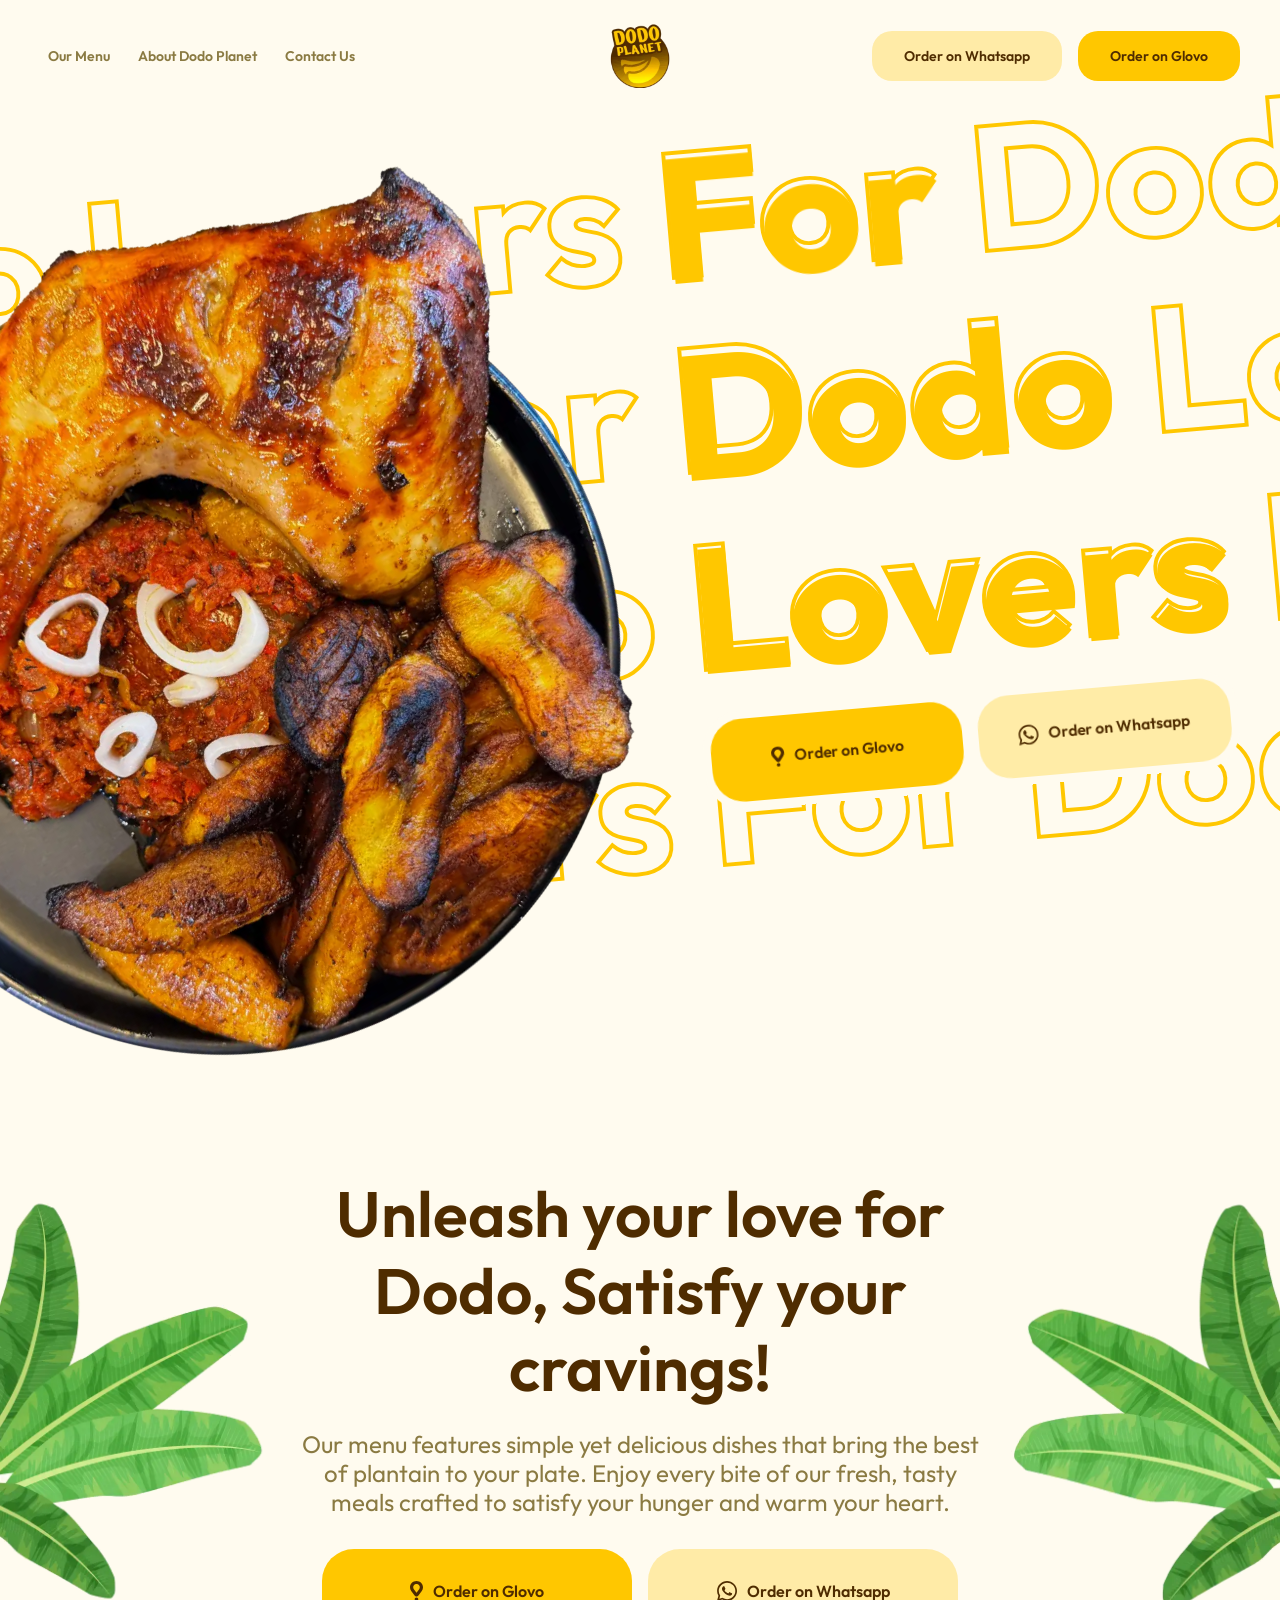
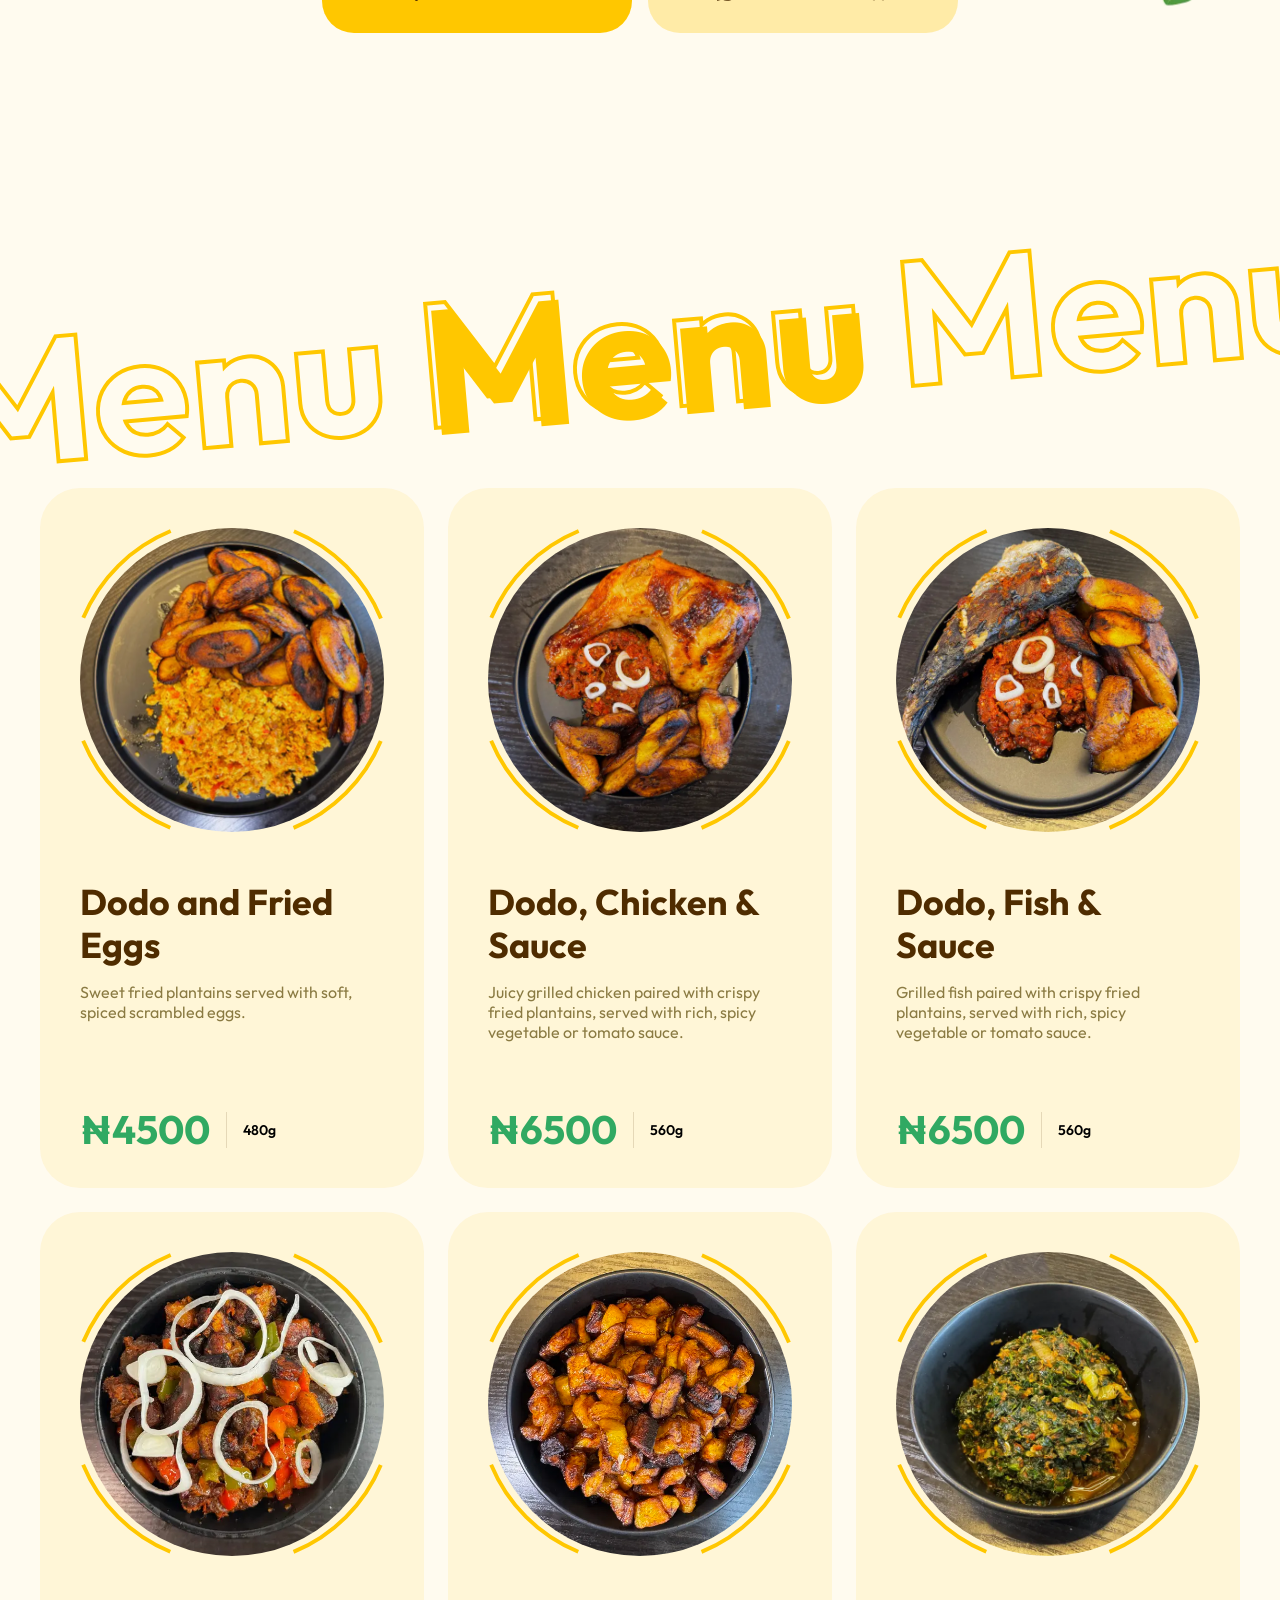
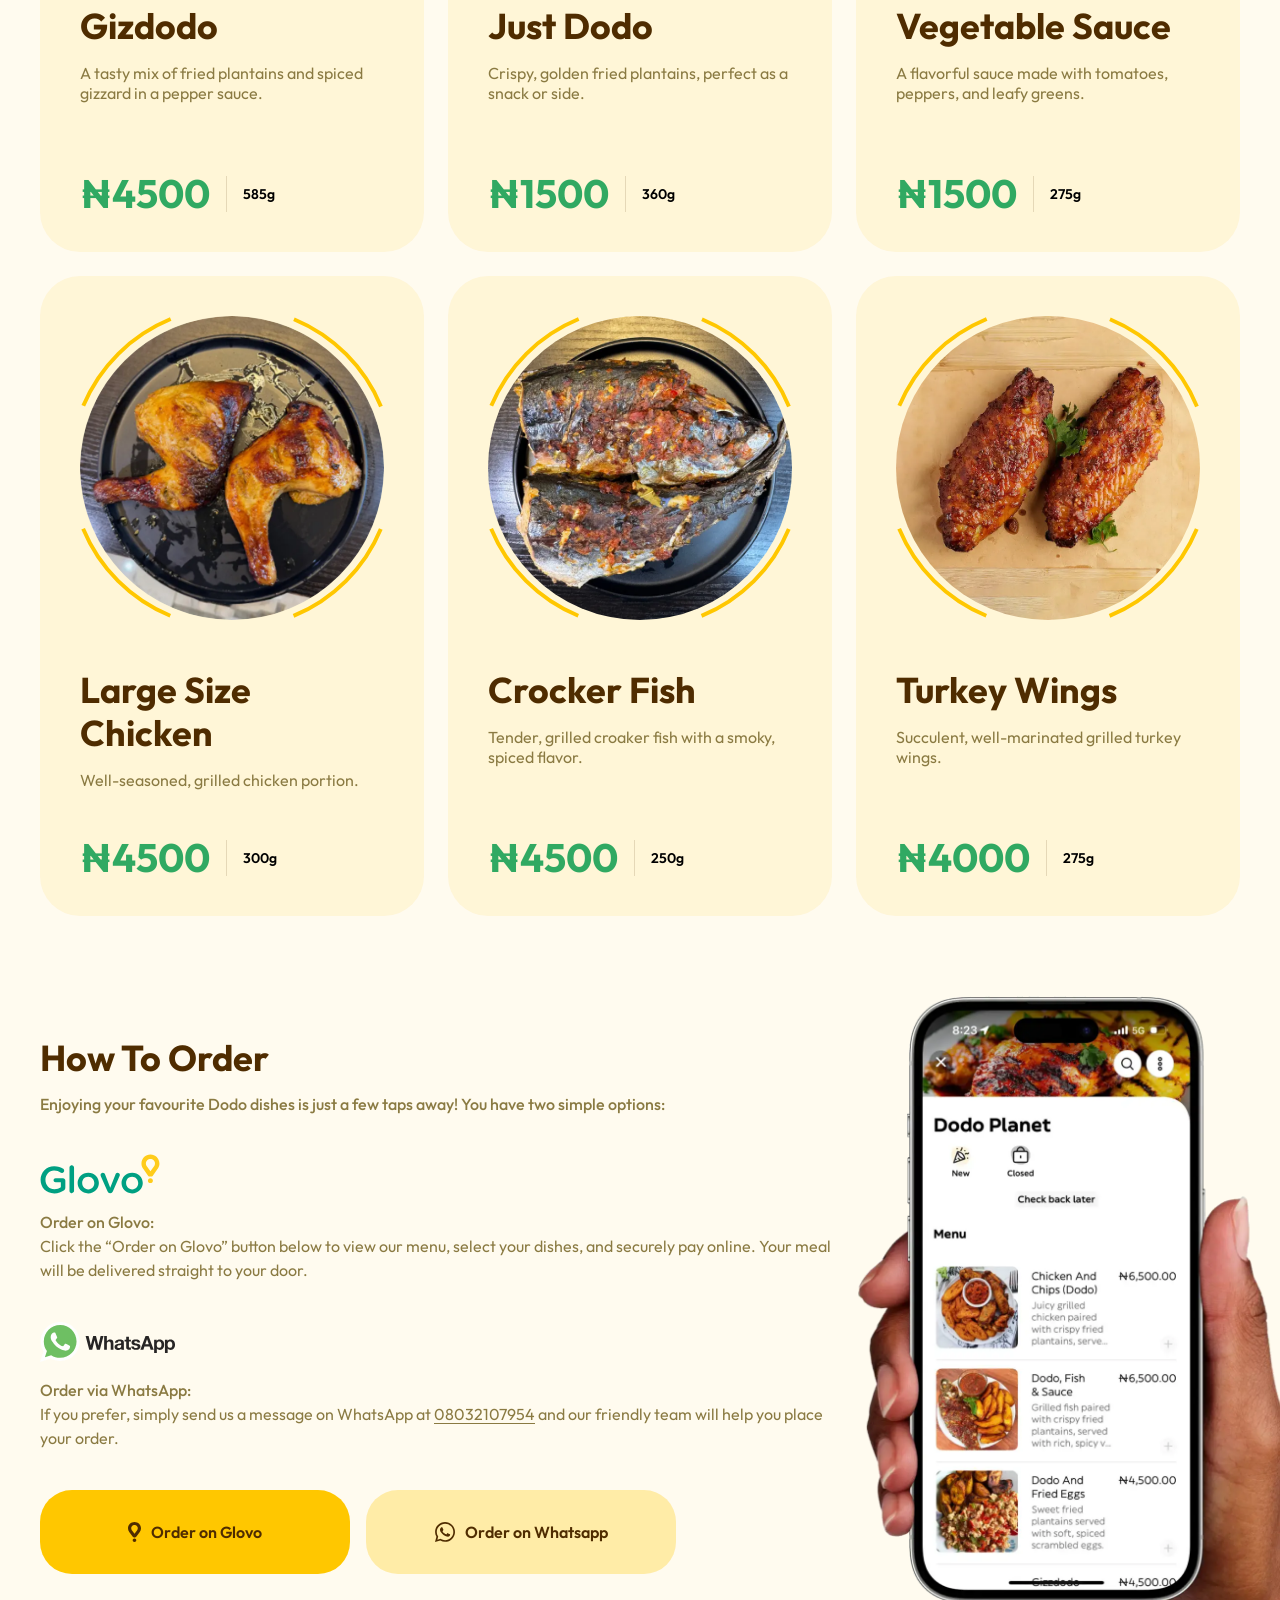
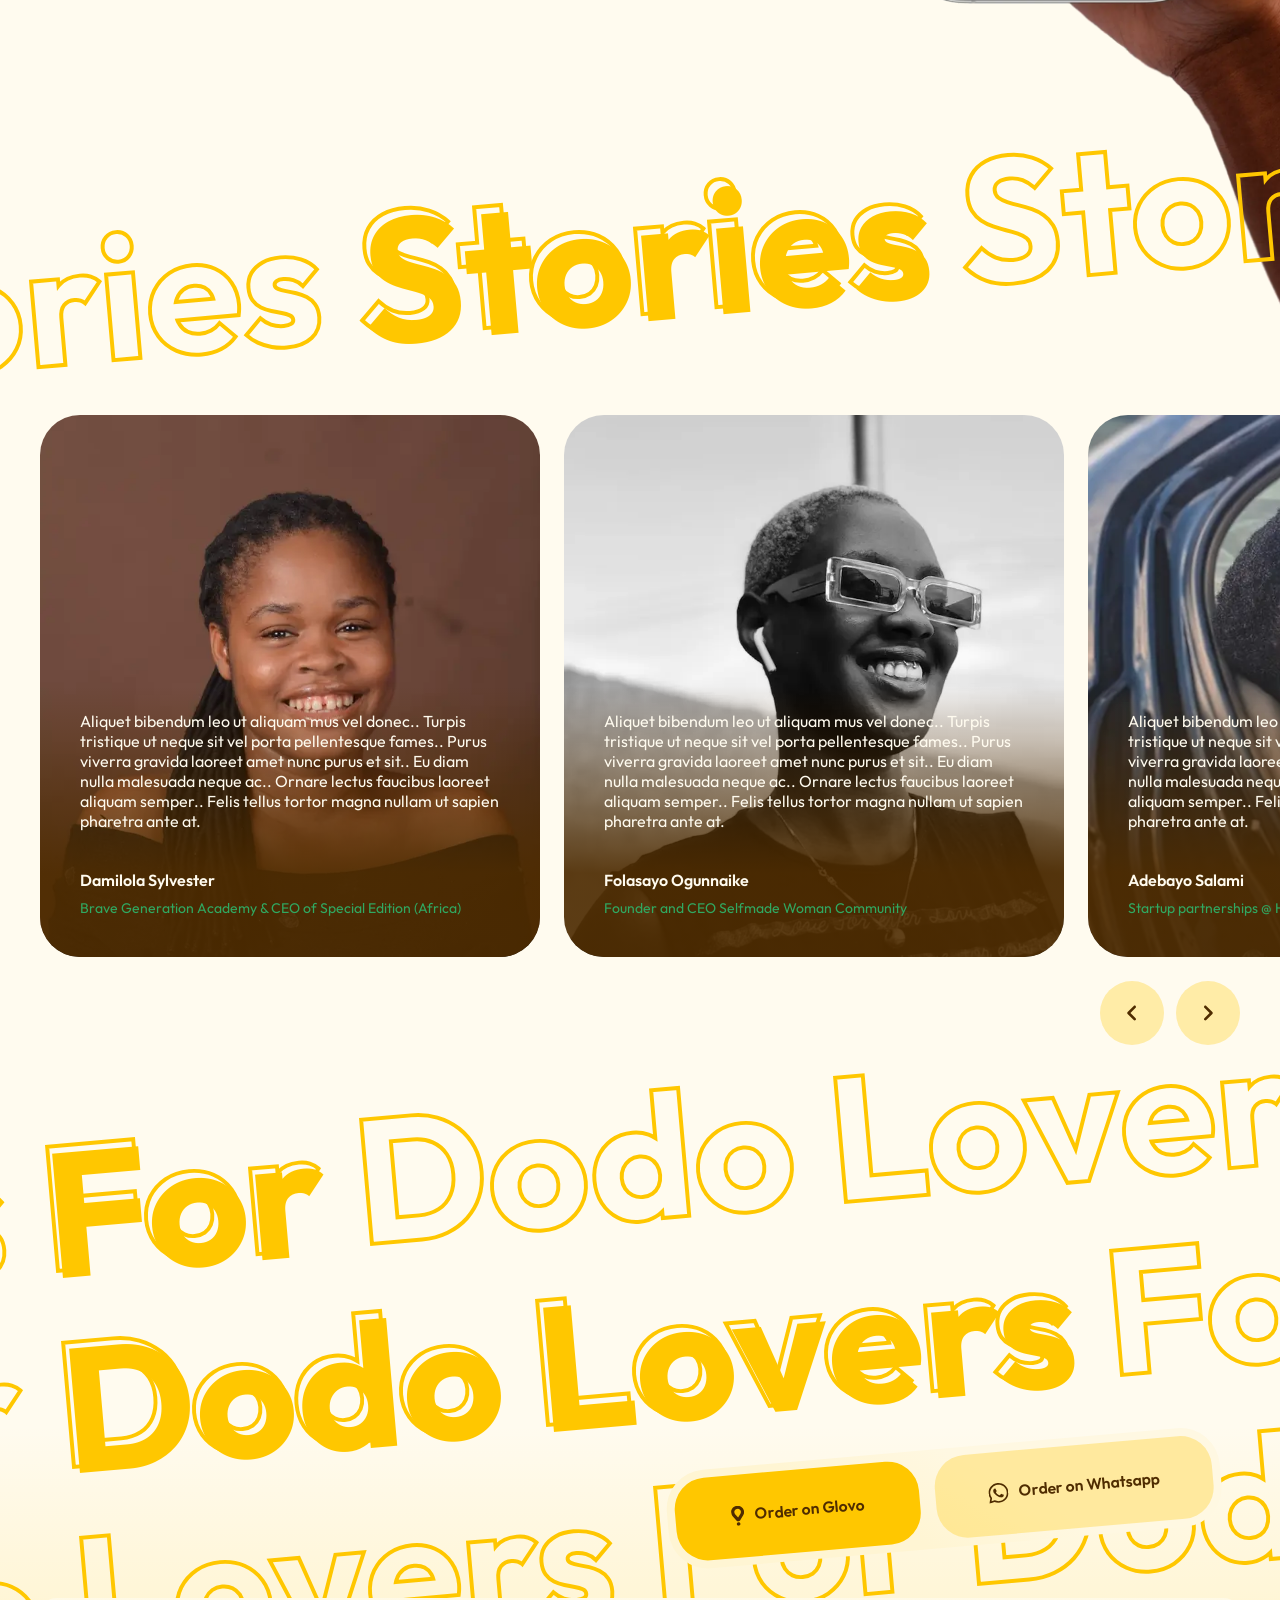
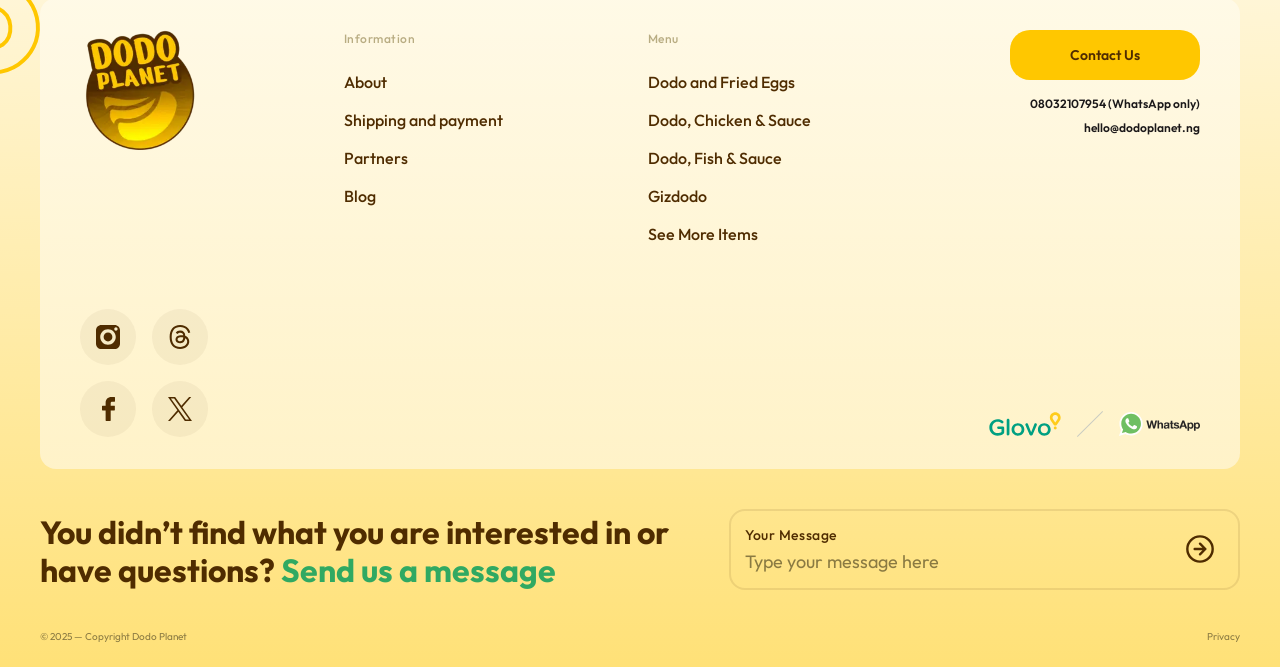
==== commit 840c4072: "Rebuild mobile layout from the Figma mobile frame - Phone hero and footer get their own composition " ====
--- a/index.html
+++ b/index.html
@@ -44,42 +44,51 @@
 <main id="top">
 
   <!-- ============ HERO ============ -->
-  <section class="hero" aria-label="For Dodo Lovers">
+  <section class="hero" aria-labelledby="hero-title">
+    <h1 id="hero-title" class="sr-only">For Dodo Lovers</h1>
+
+    <!-- desktop / tablet composition (Figma 1280/1440/1920 frames) -->
     <div class="art hero-art">
-      <!-- outlined background rows -->
       <div class="rows" style="--x:-126.7;--y:105.7;--w:1720;--h:930" aria-hidden="true">
         <span class="outline row" style="--rx:-3352.35;--ry:0">For Dodo Lovers For Dodo Lovers For Dodo Lovers For Dodo Lovers For Dodo Lovers For Dodo Lovers</span>
         <span class="outline row" style="--rx:-3674.35;--ry:200">For Dodo Lovers For Dodo Lovers For Dodo Lovers For Dodo Lovers For Dodo Lovers For Dodo Lovers</span>
         <span class="outline row" style="--rx:-2767.35;--ry:400">For Dodo Lovers For Dodo Lovers For Dodo Lovers For Dodo Lovers For Dodo Lovers For Dodo Lovers</span>
         <span class="outline row" style="--rx:-3352.35;--ry:600">For Dodo Lovers For Dodo Lovers For Dodo Lovers For Dodo Lovers For Dodo Lovers For Dodo Lovers</span>
       </div>
-
-      <!-- plate (desktop/tablet) -->
       <div class="hero-plate-clip" aria-hidden="true">
         <img class="hero-plate" src="assets/img/hero-plate.webp" alt="" width="1400" height="1400" fetchpriority="high">
       </div>
-
-      <!-- solid headline -->
-      <h1 class="headline">
+      <div aria-hidden="true">
         <span class="solid word" style="--x:813;--y:211.5">For</span>
         <span class="solid word" style="--x:910.5;--y:405.5">Dodo</span>
         <span class="solid word" style="--x:978.5;--y:598.5">Lovers</span>
-      </h1>
-
-      <!-- tilted order pill -->
+      </div>
       <div class="pill" style="--x:989.7;--y:753.9">
         <a class="btn btn-primary" data-order="glovo" href="#"><img src="assets/img/pin.svg" alt="" width="13" height="20">Order on Glovo</a>
         <a class="btn btn-soft" data-order="whatsapp" href="#"><img src="assets/img/whatsapp.svg" alt="" width="20" height="20">Order on Whatsapp</a>
       </div>
     </div>
 
-    <!-- mobile-only: stacked buttons + plate -->
-    <div class="hero-mobile">
-      <div class="stack-tilt">
+    <!-- phone composition (Figma mobile frame, 393 wide) -->
+    <div class="art-m hero-art-m">
+      <div class="plate-m-clip" aria-hidden="true">
+        <img class="plate-m" src="assets/img/hero-plate.webp" alt="" width="1400" height="1400">
+      </div>
+      <div class="rows" style="--x:-388.59;--y:133.14;--w:942.96;--h:509.75" aria-hidden="true">
+        <span class="outline row" style="--rx:-352.8;--ry:0">For Dodo Lovers For Dodo Lovers</span>
+        <span class="outline row" style="--rx:-531.4;--ry:126.1">For Dodo Lovers For Dodo Lovers</span>
+        <span class="outline row" style="--rx:-27.4;--ry:252.1">For Dodo Lovers For Dodo Lovers</span>
+        <span class="outline row" style="--rx:-352.8;--ry:378.2">For Dodo Lovers For Dodo Lovers</span>
+      </div>
+      <div aria-hidden="true">
+        <span class="solid word" style="--x:99;--y:196.11">For</span>
+        <span class="solid word" style="--x:154.45;--y:317.42">Dodo</span>
+        <span class="solid word" style="--x:194.55;--y:440.99">Lovers</span>
+      </div>
+      <div class="pill pill-m" style="--x:196.5;--y:607.04">
         <a class="btn btn-primary" data-order="glovo" href="#"><img src="assets/img/pin.svg" alt="" width="13" height="20">Order on Glovo</a>
         <a class="btn btn-soft" data-order="whatsapp" href="#"><img src="assets/img/whatsapp.svg" alt="" width="20" height="20">Order on Whatsapp</a>
       </div>
-      <img class="hero-plate-m" src="assets/img/hero-plate.webp" alt="Grilled chicken with fried plantain and pepper sauce" width="1400" height="1400">
     </div>
   </section>
 
@@ -228,31 +237,39 @@
 
   <!-- ============ FOOTER ============ -->
   <footer class="site-footer" id="contact">
-    <div class="art foot-art" aria-hidden="true">
-      <!-- desktop/tablet composition -->
-      <div class="rows foot-rows" style="--x:-1495.3;--y:-98.3;--w:4599;--h:898">
+    <!-- desktop / tablet composition -->
+    <div class="art foot-art">
+      <div class="rows foot-rows" style="--x:-1495.3;--y:-98.3;--w:4599;--h:898" aria-hidden="true">
         <span class="outline row" style="--rx:165.02;--ry:64.76">For Dodo Lovers For Dodo Lovers For Dodo Lovers</span>
         <span class="outline row" style="--rx:-157;--ry:264.76">For Dodo Lovers For Dodo Lovers For Dodo Lovers</span>
         <span class="outline row" style="--rx:-641;--ry:464.76">For Dodo Lovers For Dodo Lovers For Dodo Lovers</span>
         <span class="solid row" style="--rx:1562.22;--ry:72.04">For</span>
         <span class="solid row" style="--rx:1562.22;--ry:272.04">Dodo Lovers</span>
       </div>
-      <!-- mobile composition (same as hero) -->
-      <div class="rows m-rows" style="--x:-126.7;--y:105.7;--w:1720;--h:930">
-        <span class="outline row" style="--rx:-570.25;--ry:0">For Dodo Lovers For Dodo Lovers For Dodo Lovers</span>
-        <span class="outline row" style="--rx:-892.25;--ry:200">For Dodo Lovers For Dodo Lovers For Dodo Lovers</span>
-        <span class="outline row" style="--rx:14.75;--ry:400">For Dodo Lovers For Dodo Lovers For Dodo Lovers</span>
-        <span class="outline row" style="--rx:-570.25;--ry:600">For Dodo Lovers For Dodo Lovers For Dodo Lovers</span>
-      </div>
-      <div class="m-words">
-        <span class="solid word" style="--x:813;--y:211.5">For</span>
-        <span class="solid word" style="--x:910.5;--y:405.5">Dodo</span>
-        <span class="solid word" style="--x:978.5;--y:598.5">Lovers</span>
-      </div>
-    </div>
-    <div class="pill pill-foot" style="--x:962.2;--y:437">
-      <a class="btn btn-primary" data-order="glovo" href="#"><img src="assets/img/pin.svg" alt="" width="13" height="20">Order on Glovo</a>
-      <a class="btn btn-soft" data-order="whatsapp" href="#"><img src="assets/img/whatsapp.svg" alt="" width="20" height="20">Order on Whatsapp</a>
+      <div class="pill pill-foot" style="--x:962.2;--y:437">
+        <a class="btn btn-primary" data-order="glovo" href="#"><img src="assets/img/pin.svg" alt="" width="13" height="20">Order on Glovo</a>
+        <a class="btn btn-soft" data-order="whatsapp" href="#"><img src="assets/img/whatsapp.svg" alt="" width="20" height="20">Order on Whatsapp</a>
+      </div>
+    </div>
+
+    <!-- phone composition (Figma mobile frame) -->
+    <div class="art-m foot-art-m">
+      <div class="rows" style="--x:-383.59;--y:40.14;--w:942.96;--h:509.75" aria-hidden="true">
+        <span class="outline row" style="--rx:-352.8;--ry:0">For Dodo Lovers For Dodo Lovers</span>
+        <span class="outline row" style="--rx:-531.4;--ry:126.1">For Dodo Lovers For Dodo Lovers</span>
+        <span class="outline row" style="--rx:-27.4;--ry:252.1">For Dodo Lovers For Dodo Lovers</span>
+        <span class="outline row" style="--rx:-352.8;--ry:378.2">For Dodo Lovers For Dodo Lovers</span>
+        <span class="outline row" style="--rx:-102.5;--ry:500.5">For Dodo Lovers For Dodo Lovers</span>
+      </div>
+      <div aria-hidden="true">
+        <span class="solid word" style="--x:104;--y:103.11">For</span>
+        <span class="solid word" style="--x:159.45;--y:224.42">Dodo</span>
+        <span class="solid word" style="--x:199.55;--y:347.99">Lovers</span>
+      </div>
+      <div class="pill pill-m pill-foot" style="--x:201.5;--y:514.04">
+        <a class="btn btn-primary" data-order="glovo" href="#"><img src="assets/img/pin.svg" alt="" width="13" height="20">Order on Glovo</a>
+        <a class="btn btn-soft" data-order="whatsapp" href="#"><img src="assets/img/whatsapp.svg" alt="" width="20" height="20">Order on Whatsapp</a>
+      </div>
     </div>
 
     <div class="footer-inner">
--- a/styles.css
+++ b/styles.css
@@ -6,8 +6,8 @@
   --yellow-30: rgba(255, 199, 0, .3);
   --yellow-10: rgba(255, 199, 0, .1);
   --brown: #4F2C00;           /* Primary Brown */
-  --olive: #7C6E3B;           /* body copy (Figma #8A7A42, darkened ~10% to pass WCAG AA contrast) */
-  --green: #2A9556;           /* prices & accents (Figma #30A962, darkened ~12% to pass WCAG AA contrast) */
+  --olive: #8A7A42;           /* body copy */
+  --green: #30A962;           /* green 2 — prices & accents */
   --cream: #FFFBEF;           /* page background */
   --ink: #1B1819;
 
@@ -15,6 +15,7 @@
   --gutter: 40px;
   --ease: cubic-bezier(.2, .7, .2, 1);
   --band-h: clamp(110px, 16.03vw, 310px);   /* "Menu"/"Stories" band: 209px at 1304, 310px on big screens */
+  --band-mb: calc(62.6px - (var(--band-h) - 209px) * .0455);   /* space under "Stories" before the cards */
 }
 
 @font-face { font-family: "Outfit"; src: url("assets/fonts/outfit-400.woff2") format("woff2"); font-weight: 400; font-style: normal; font-display: swap; }
@@ -51,7 +52,7 @@
   display: inline-flex; align-items: center; justify-content: center; gap: 10px;
   padding: 32px 44px;
   border: 0; border-radius: 32px;
-  font-weight: 600; font-size: 16px; line-height: 1.25; white-space: nowrap;
+  font-weight: 600; font-size: 16px; line-height: 20px; white-space: nowrap;
   color: var(--brown); cursor: pointer;
   transition: transform .25s var(--ease), background-color .25s var(--ease), box-shadow .25s var(--ease);
   -webkit-tap-highlight-color: transparent;
@@ -60,7 +61,7 @@
 .btn-primary { background: var(--yellow); }
 .btn-soft    { background: var(--yellow-30); }
 .btn:active { transform: translateY(0) scale(.98); }
-.btn-sm { padding: 16px 32px; border-radius: 20px; font-size: 14px; }
+.btn-sm { padding: 16px 32px; border-radius: 20px; font-size: 14px; line-height: 18px; }
 .btn-wide { width: 310px; padding: 32px 24px; }
 .btn-row { display: flex; gap: 16px; padding: 8px; justify-content: center; }
 .btn-row-left { padding: 0; justify-content: flex-start; }
@@ -103,8 +104,9 @@
    ========================================================== */
 .hero, .site-footer { container-type: inline-size; position: relative; }
 /* --u: 1 Figma px (scales down below 1304, stays 1:1 above). --shift centres the art on wide screens. */
-.art, .pill { --u: min(100cqw / 1304, 1px); --shift: max(0px, (100cqw - 1304px) / 2); --ox: 0; --oy: 0; }
-.art { position: relative; }
+.art { --u: min(100cqw / 1304, 1px); --shift: max(0px, (100cqw - 1304px) / 2); --ox: 0; --oy: 0; position: relative; }
+/* phone stage: 1 Figma-mobile px at 393 wide, capped so big phones don't get giant type */
+.art-m { --u: min(100vw / 393, 1.25px); --shift: max(0px, (100vw - 491.25px) / 2); --ox: 0; --oy: 0; position: relative; display: none; }
 
 .outline, .solid {
   font-weight: 700; line-height: 1.2; white-space: nowrap;
@@ -133,7 +135,6 @@
   top: calc((var(--y) - var(--oy)) * var(--u));
   transform: translate(-50%, -50%) rotate(-5deg);
 }
-.headline { font-size: inherit; font-weight: inherit; }
 
 /* tilted order pill */
 .pill {
@@ -149,6 +150,7 @@
   padding: calc(32 * var(--u)) calc(40 * var(--u));
   border-radius: calc(32 * var(--u));
   font-size: max(12px, calc(16 * var(--u)));
+  line-height: max(15px, calc(20 * var(--u)));
 }
 .pill-foot {
   width: auto;
@@ -176,7 +178,6 @@
   transform: rotate(var(--rot, -30deg));
   will-change: transform;
 }
-.hero-mobile { display: none; }
 
 /* ==========================================================
    About
@@ -188,12 +189,13 @@
 }
 .about-inner {
   position: relative; z-index: 1;
-  max-width: max(694px, 62vw); margin: 0 auto;
+  max-width: max(694px, 694px + (100vw - 1304px) * .639);   /* 694 at 1304 (Figma), ~1154 at the 1440 frame, ~1920 at the 1920 frame */
+  margin: 0 auto;
   display: flex; flex-direction: column; align-items: center; gap: 24px;
   text-align: center;
 }
-.about h2 { font-size: 64px; font-weight: 600; line-height: 1.2; color: var(--brown); }
-.about p { font-size: 24px; line-height: 1.2; color: var(--olive); }
+.about h2 { font-size: 64px; font-weight: 600; line-height: 77px; color: var(--brown); }
+.about p { font-size: 24px; line-height: 29px; color: var(--olive); }
 .leaf { position: absolute; top: 165px; height: auto; width: clamp(150px, 21vw, 275px); pointer-events: none; }
 .leaf-l { left: 0; transform-origin: 0 60%; }
 .leaf-r { right: 0; transform-origin: 100% 60%; }
@@ -273,7 +275,7 @@
   position: relative;
   padding: 120px var(--gutter) 80px;
   /* stories cards start 110px below the phone, as in Figma */
-  min-height: calc(170px + var(--phone-w) * 2.1435 - var(--band-h));
+  min-height: calc(190px + var(--phone-w) * 2.1435 - var(--band-h) - var(--band-mb));
 }
 .order-text { position: relative; z-index: 1; width: clamp(0px, 66%, max(808px, 808px + (100vw - 1304px) * .23)); display: flex; flex-direction: column; gap: 40px; }
 .order-head { display: flex; flex-direction: column; gap: 16px; line-height: 1.2; }
@@ -293,7 +295,7 @@
    Stories
    ========================================================== */
 .stories { position: relative; z-index: 1; }
-.stories > .band { margin-bottom: 20px; }
+.stories > .band { margin-bottom: var(--band-mb); }
 .story-track {
   --pad: var(--gutter);
   display: flex; gap: 24px;
@@ -321,7 +323,7 @@
 .story blockquote { font-size: 16px; }
 .story figcaption { display: flex; flex-direction: column; gap: 8px; }
 .story figcaption b { font-size: 16px; font-weight: 600; line-height: 1.2; }
-.story figcaption span { font-size: 14px; color: #3BB86E; }
+.story figcaption span { font-size: 14px; color: var(--green); }
 .story-nav[hidden] { display: none; }
 .story-nav {
   margin: 24px 0 0; padding: 0 var(--gutter);
@@ -335,8 +337,7 @@
   margin-top: 24px;
   background: linear-gradient(180deg, rgba(255, 199, 0, 0) 29.73%, rgba(255, 199, 0, .5) 100%);
 }
-.foot-art { height: calc(492.2 * var(--u)); }
-.m-rows, .m-words { display: none; }
+.foot-art { height: calc(498 * var(--u)); }
 
 .footer-inner {
   position: relative; z-index: 2;
@@ -355,8 +356,8 @@
 .fc-row > .logo { margin-right: 80px; }
 .fc-cols { flex: 1; display: flex; justify-content: center; gap: 16px; }
 .fc-col { width: 288px; display: flex; flex-direction: column; gap: 24px; font-weight: 500; line-height: 1.4; }
-.fc-label { font-size: 12px; letter-spacing: .48px; color: var(--olive); }
-.fc-col ul { display: flex; flex-direction: column; font-size: 16px; }
+.fc-label { font-size: 12px; line-height: 17px; letter-spacing: .48px; color: var(--olive); opacity: .6; }
+.fc-col ul { display: flex; flex-direction: column; font-size: 16px; line-height: 22px; }
 .fc-col li a { display: inline-block; padding: 8px 0; }
 .fc-col ul { margin-block: -8px; }
 .fc-col a { transition: color .2s; }
@@ -364,7 +365,7 @@
 .fc-contact {
   width: 200px; flex: none;
   display: flex; flex-direction: column; align-items: flex-end; gap: 0;
-  font-size: 12px; font-weight: 600; line-height: 1.3; color: var(--ink);
+  font-size: 12px; font-weight: 600; line-height: 16px; color: var(--ink);
 }
 .fc-contact .btn { width: 190px; margin-bottom: 12px; }
 .fc-contact a:not(.btn) { padding: 4px 0; }
@@ -385,16 +386,16 @@
 .field {
   flex: 1 1 521px;
   display: flex; align-items: center; justify-content: space-between; gap: 16px;
-  padding: 16px 24px 16px 16px;
+  padding: 14px 22px 14px 14px;   /* 16/24/16/16 in Figma, minus the 2px border that Figma draws inside */
   border: 2px solid rgba(79, 44, 0, .1); border-radius: 16px;
   cursor: text; transition: border-color .2s;
 }
 .field:focus-within { border-color: var(--yellow); }
 .field-text { flex: 1; display: flex; flex-direction: column; gap: 4px; line-height: 1.4; }
-.field-label { font-size: 14px; font-weight: 500; letter-spacing: .56px; }
+.field-label { font-size: 14px; line-height: 20px; font-weight: 500; letter-spacing: .56px; }
 .field input {
   width: 100%; padding: 0; border: 0; background: none; outline: none;
-  font-size: 18px; color: var(--brown);
+  font-size: 18px; line-height: 25px; color: var(--brown);
 }
 .field input::placeholder { color: var(--olive); }
 .field button { display: grid; padding: 6px; margin: -6px; border: 0; background: none; cursor: pointer; transition: transform .2s var(--ease); }
@@ -432,8 +433,8 @@
 @media (max-width: 1199px) {
   .about { padding-block: 140px 120px; }
   .about-inner { max-width: 560px; }
-  .about h2 { font-size: 48px; }
-  .about p { font-size: 20px; }
+  .about h2 { font-size: 48px; line-height: 1.2; }
+  .about p { font-size: 20px; line-height: 1.2; }
   .about .btn-row { flex-direction: column; width: 100%; max-width: 480px; }
   .about .btn-wide { width: 100%; }
   .fc-row > .logo { margin-right: 0; }
@@ -447,7 +448,7 @@
   .nav-cta { gap: 8px; }
   .nav-cta .btn-sm { padding: 14px 18px; }
   .pill { flex-direction: column; width: auto; background: none; }
-  .pill .btn { padding: 22px 48px; font-size: 14px; border-radius: 28px; }
+  .pill .btn { padding: 22px 48px; font-size: 14px; line-height: 18px; border-radius: 28px; }
   .hero-art { height: calc(1030 * var(--u)); }
   .hero-art > .pill { top: calc(860 * var(--u)); }
   .foot-art { height: calc(600 * var(--u)); }
@@ -466,83 +467,132 @@
 }
 
 /* ==========================================================
-   Mobile  (≤ 767px)
+   Mobile  (≤ 767px) — built from the Figma mobile frame (393 wide).
+   --mu = 1 Figma-mobile px; it scales with the screen and stops growing at 491px.
    ========================================================== */
 @media (max-width: 767px) {
-  :root { --gutter: 12px; }
+  :root { --gutter: 12px; --mu: calc(min(100vw, 491.25px) / 393); }
   .hide-sm { display: none !important; }
-  .site-header { left: 16px; right: 16px; }
-  .nav-links a { padding: 13px 8px; }
+  .site-header { left: 12px; right: 12px; }
   .nav-links { flex: 1; justify-content: space-between; }
-
-  /* hero: same composition, zoomed so "For / Dodo / Lovers" fills the screen */
-  .hero-art, .foot-art { height: calc(940 * var(--u)); }
-  .hero-art, .foot-art { --u: calc(100cqw / 737); --ox: 630; --oy: -170; }
-  .hero-art > .pill, .hero-plate-clip { display: none; }
-
-  .hero-mobile { display: block; position: relative; z-index: 2; }
-  .stack-tilt { display: flex; flex-direction: column; gap: 12px; padding: 0 16px; transform: rotate(-4deg); }
-  .stack-tilt .btn { padding: 26px 24px; font-size: 14px; }
-  .stack-tilt .btn-soft { background: #FFEFAE; margin-inline: 8px -6px; }
-  .hero-plate-m { width: min(125%, 620px); max-width: none; margin: -10px 0 0 -30%; transform: rotate(var(--rot, -30deg)); }
-
-  .about { margin-top: 0; padding: 40px var(--gutter) 0; display: flex; flex-wrap: wrap; justify-content: space-between; }
-  .about-inner { order: -1; width: 100%; gap: 20px; }
-  .about h2 { font-size: 36px; }
-  .about p { font-size: 14px; }
-  .about .btn-row { padding: 8px 0; gap: 12px; max-width: none; }
-  .about .btn-wide, .order .btn-wide { padding: 24px; }
-  .leaf { position: static; width: 44%; height: 300px; object-fit: cover; margin-top: 40px; }
-  .leaf-l { margin-left: calc(var(--gutter) * -1); object-position: right bottom; }
-  .leaf-r { margin-right: calc(var(--gutter) * -1); object-position: left bottom; }
-
-  .band { height: 200px; }
-  .band .outline, .band .solid { font-size: 94px; }
-  .band .outline { -webkit-text-stroke: 2px var(--yellow); }
-
-  .menu-grid { grid-template-columns: repeat(auto-fill, minmax(min(100%, 268px), 1fr)); gap: 16px; margin-top: 8px; }
-  .dish { padding: 32px 24px; gap: 32px; border-radius: 32px; }
-  .dish-img { margin: 0 12px; }
-  .dish h3 { font-size: 28px; }
-  .dish p { font-size: 14px; }
-  .price strong { font-size: 34px; }
-
-  .order { padding-top: 80px; display: flex; flex-direction: column; }
-  .order-text { width: 100%; gap: 32px; }
-  .order h2 { font-size: 28px; }
-  .order-head p, .order-opt p { font-size: 14px; }
-  .order { min-height: 0; padding-bottom: 0; }
-  .phone { position: static; width: min(82%, 380px); margin: 40px auto 0; }
-
-  .stories { margin-top: -60px; }
-  .story { flex-basis: min(89vw, 420px); aspect-ratio: auto; min-height: 560px; padding: 24px; gap: 24px; border-radius: 32px; }
-  .story blockquote { font-size: 14px; }
+  .nav-links a { padding: 13px 8px; }          /* bigger tap area, same text position */
+  .brand .logo { width: 80px; height: 80px; }
+  .btn img { height: 18px; width: auto; }
+
+  /* swap the desktop art for the phone composition */
+  .hero-art, .foot-art { display: none; }
+  .art-m { display: block; }
+  .art-m .outline, .art-m .solid { font-size: calc(100 * var(--u)); }
+  .art-m .outline { -webkit-text-stroke-width: max(1.25px, calc(2.22 * var(--u))); }
+
+  .hero-art-m { height: calc(1222 * var(--u)); }
+  .plate-m-clip {
+    position: absolute; left: 0; right: 0;
+    top: calc(703 * var(--u)); height: calc(519 * var(--u));
+    overflow: hidden; pointer-events: none;
+  }
+  .plate-m {
+    position: absolute; max-width: none;
+    width: calc(630.9 * var(--u)); height: calc(630.9 * var(--u));
+    left: calc(-113.05 * var(--u) + var(--shift)); top: calc(-42.95 * var(--u));
+    transform: rotate(var(--rot, -30deg));
+    will-change: transform;
+  }
+
+  /* tilted stacked order buttons (hero + footer) */
+  .pill-m {
+    left: calc((var(--x) - var(--ox)) * var(--u) + var(--shift)); right: auto;
+    top: calc((var(--y) - var(--oy)) * var(--u));
+    transform: translate(-50%, -50%) rotate(-5deg);
+    flex-direction: column;
+    width: calc(353.26 * var(--u));
+    gap: calc(16 * var(--u));
+    padding: calc(8 * var(--u));
+    border-radius: calc(40 * var(--u));
+  }
+  .hero-art-m .pill-m { background: var(--cream); }
+  .pill-m .btn img { height: calc(18 * var(--u)); }
+  .pill-m .btn {
+    flex: none;
+    padding: calc(32 * var(--u)) 0;
+    border-radius: calc(32 * var(--u));
+    font-size: max(12px, calc(14 * var(--u)));
+    line-height: calc(18 * var(--u));
+  }
+
+  /* about */
+  .about { margin-top: 0; padding: 80px var(--gutter) calc(80px + 332 * var(--mu)); }
+  .about-inner { max-width: 368px; gap: 24px; }
+  .about h2 { font-size: 40px; line-height: 48px; }
+  .about p { font-size: 16px; line-height: 19px; }
+  .about .btn-row { flex-direction: column; width: 100%; max-width: none; padding: 0; gap: 16px; }
+  .about .btn-wide, .order .btn-wide { width: 100%; padding: 32px 24px; font-size: 14px; line-height: 18px; }
+  .leaf { top: auto; bottom: calc(40px - 10.5 * var(--mu)); }
+  .leaf-l { left: calc(-10.3 * var(--mu)); width: calc(182.9 * var(--mu)); }
+  .leaf-r { right: calc(-10.3 * var(--mu)); width: calc(180.2 * var(--mu)); }
+
+  /* "Menu" / "Stories" bands */
+  .band { height: calc(211 * var(--mu)); }
+  .band .outline, .band .solid { font-size: calc(100 * var(--mu)); }
+  .band .outline { -webkit-text-stroke-width: max(1.25px, calc(2.22 * var(--mu))); }
+  .band .band-row  { transform: translate(calc(-50% + var(--rdx) * var(--mu)), calc(-50% + var(--rdy) * var(--mu))) rotate(-5deg); }
+  .band .band-word { transform: translate(calc(-50% + var(--wdx) * var(--mu)), calc(-50% + var(--wdy) * var(--mu))) rotate(-5deg); }
+  .menu .band    { --rdx: -5.8; --rdy: -10.15; --wdx: -1.15; --wdy: -4.71; }
+  .stories .band { --rdx: .3;   --rdy: -4.67;  --wdx: 4.6;   --wdy: .42; }
+
+  /* menu cards */
+  .menu-grid { grid-template-columns: repeat(auto-fill, minmax(min(100%, 268px), 1fr)); gap: 16px; margin-top: 0; }
+  .dish { padding: 40px; gap: 40px; border-radius: 40px; min-height: 0; }
+  .dish-body { gap: 39.2px; }
+  .dish h3 { font-size: 28px; line-height: 34px; }
+  .dish p { font-size: 16px; }
+  .price strong { font-size: 32px; }
+
+  /* how to order */
+  .order { padding: 80px var(--gutter) 0; min-height: 0; display: flex; flex-direction: column; }
+  .order-text { width: 100%; gap: 40px; }
+  .order h2 { font-size: 28px; line-height: 34px; }
+  .order-head p { font-size: 16px; line-height: 19px; }
+  .order-opt p { font-size: 16px; }
+  .order-opt > img { width: auto; height: 36px; align-self: flex-start; }
+  .order-text .btn-row { flex-direction: column; gap: 16px; }
+  /* the photo's hand is cropped on its right side: keep that edge on the screen edge */
+  .phone {
+    position: static;
+    width: calc(381.15 * var(--mu)); height: calc(818 * var(--mu)); max-width: none;
+    object-fit: cover; object-position: left top;
+    margin: 40px calc(var(--gutter) * -1) 0 auto;
+  }
+
+  /* stories */
+  .stories { margin-top: calc(-106 * var(--mu)); }
+  .stories > .band { margin-bottom: 0; }
+  .story-track { gap: 16px; }
+  .story { flex-basis: calc(350 * var(--mu)); aspect-ratio: 350 / 580; padding: 28px; gap: 28px; }
   .story figcaption span { font-size: 12px; }
-
-  /* footer band: mobile uses the hero composition */
-  .foot-rows { display: none; }
-  .m-rows, .m-words { display: block; }
-  .pill-foot {
-    position: relative; left: auto; right: auto; top: auto; z-index: 3;
-    flex-direction: column;
-    transform: rotate(-4deg);
-    width: auto; margin: 0 16px; padding: 0; gap: 12px;
-    background: none;
-  }
-  .pill-foot .btn { padding: 26px 24px; font-size: 14px; border-radius: 32px; }
-  .pill-foot .btn-soft { background: #FFEFAE; }
-
-  .footer-inner { padding-inline: var(--gutter); gap: 32px; }
-  .footer-card { padding: 24px; gap: 40px; background: linear-gradient(180deg, rgba(255,255,255,.5), rgba(255,255,255,.2)); }
-  .fc-row { flex-direction: column; gap: 32px; }
-  .fc-cols { flex-direction: column; gap: 32px; width: 100%; }
-  .fc-contact { width: 100%; align-items: flex-start; }
-  .fc-contact .btn { width: 100%; }
-  .fc-bottom { gap: 32px; align-items: flex-start; }
+  .story-nav { margin-top: 40px; }
+  .round-btn img { width: 40px; height: 40px; }
+
+  /* footer */
+  .site-footer { margin-top: 6px; }
+  .foot-art-m { height: calc(631.8 * var(--u)); }
+  .footer-inner { padding: 12px var(--gutter) 92px; gap: 40px; }
+  .footer-card { padding: 24px; gap: 64px; }
+  .fc-row { flex-direction: column; gap: 64px; }
+  .fc-cols { flex-direction: column; gap: 40px; width: 100%; }
+  .fc-contact { width: 100%; align-items: flex-start; gap: 8px; font-size: 14px; line-height: 18px; margin-bottom: -4px; }
+  .fc-contact .btn { width: 100%; padding: 24px; margin-bottom: 4px; }
+  .fc-bottom { gap: 40px; align-items: flex-start; }
   .socials { grid-template-columns: repeat(4, 56px); justify-content: space-between; width: 100%; }
   .subs { flex-direction: column; gap: 24px; }
-  .subs-title { flex: none; max-width: none; align-self: auto; font-size: 24px; }
+  .subs-title { flex: none; max-width: none; align-self: auto; font-size: 24px; line-height: 29px; }
   .field { flex: none; width: 100%; }
-  .field input { font-size: 16px; }
-  .legal { flex-direction: column-reverse; gap: 16px; font-size: 12px; }
-}
+  .legal { flex-direction: column-reverse; gap: 16px; }
+}
+
+/* two cards per row on big phones: slightly tighter cards */
+@media (min-width: 576px) and (max-width: 767px) {
+  .dish { padding: 28px; gap: 32px; }
+  .dish h3 { font-size: 24px; }
+  .price strong { font-size: 32px; }
+}
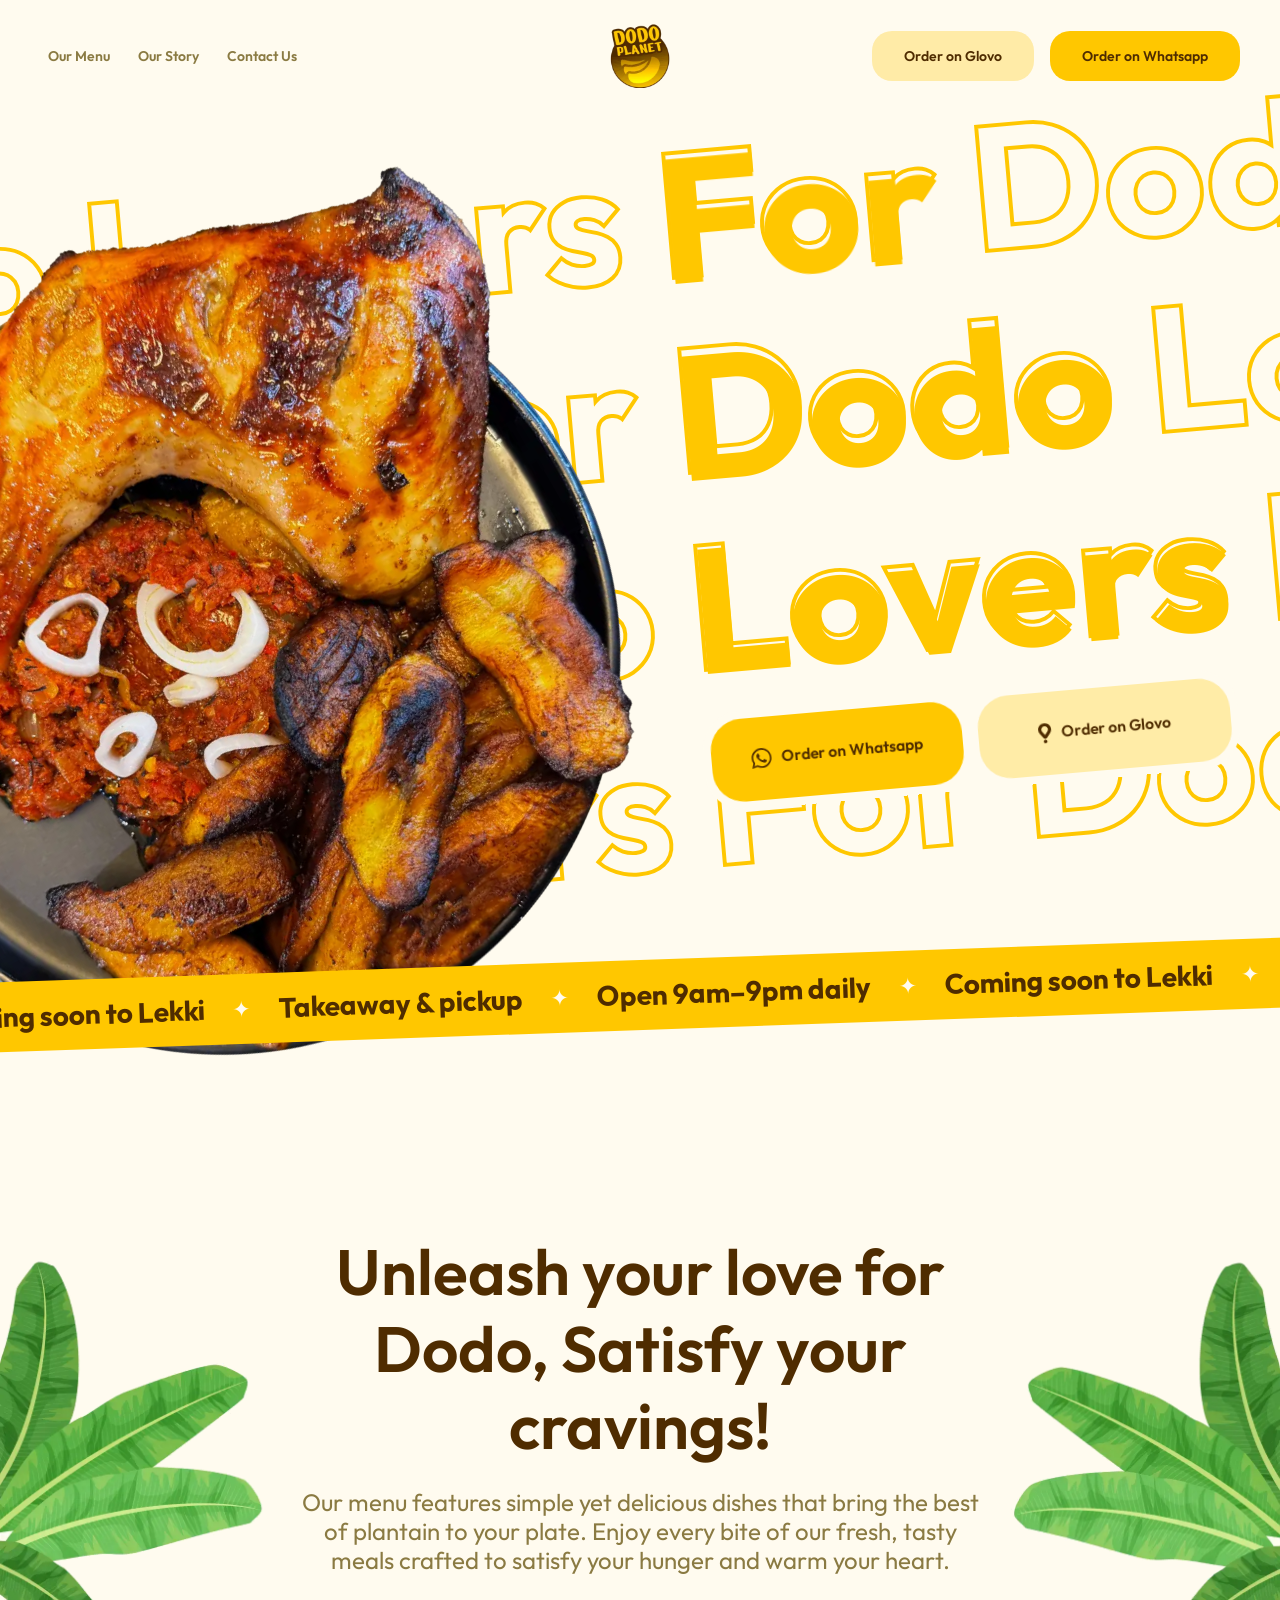
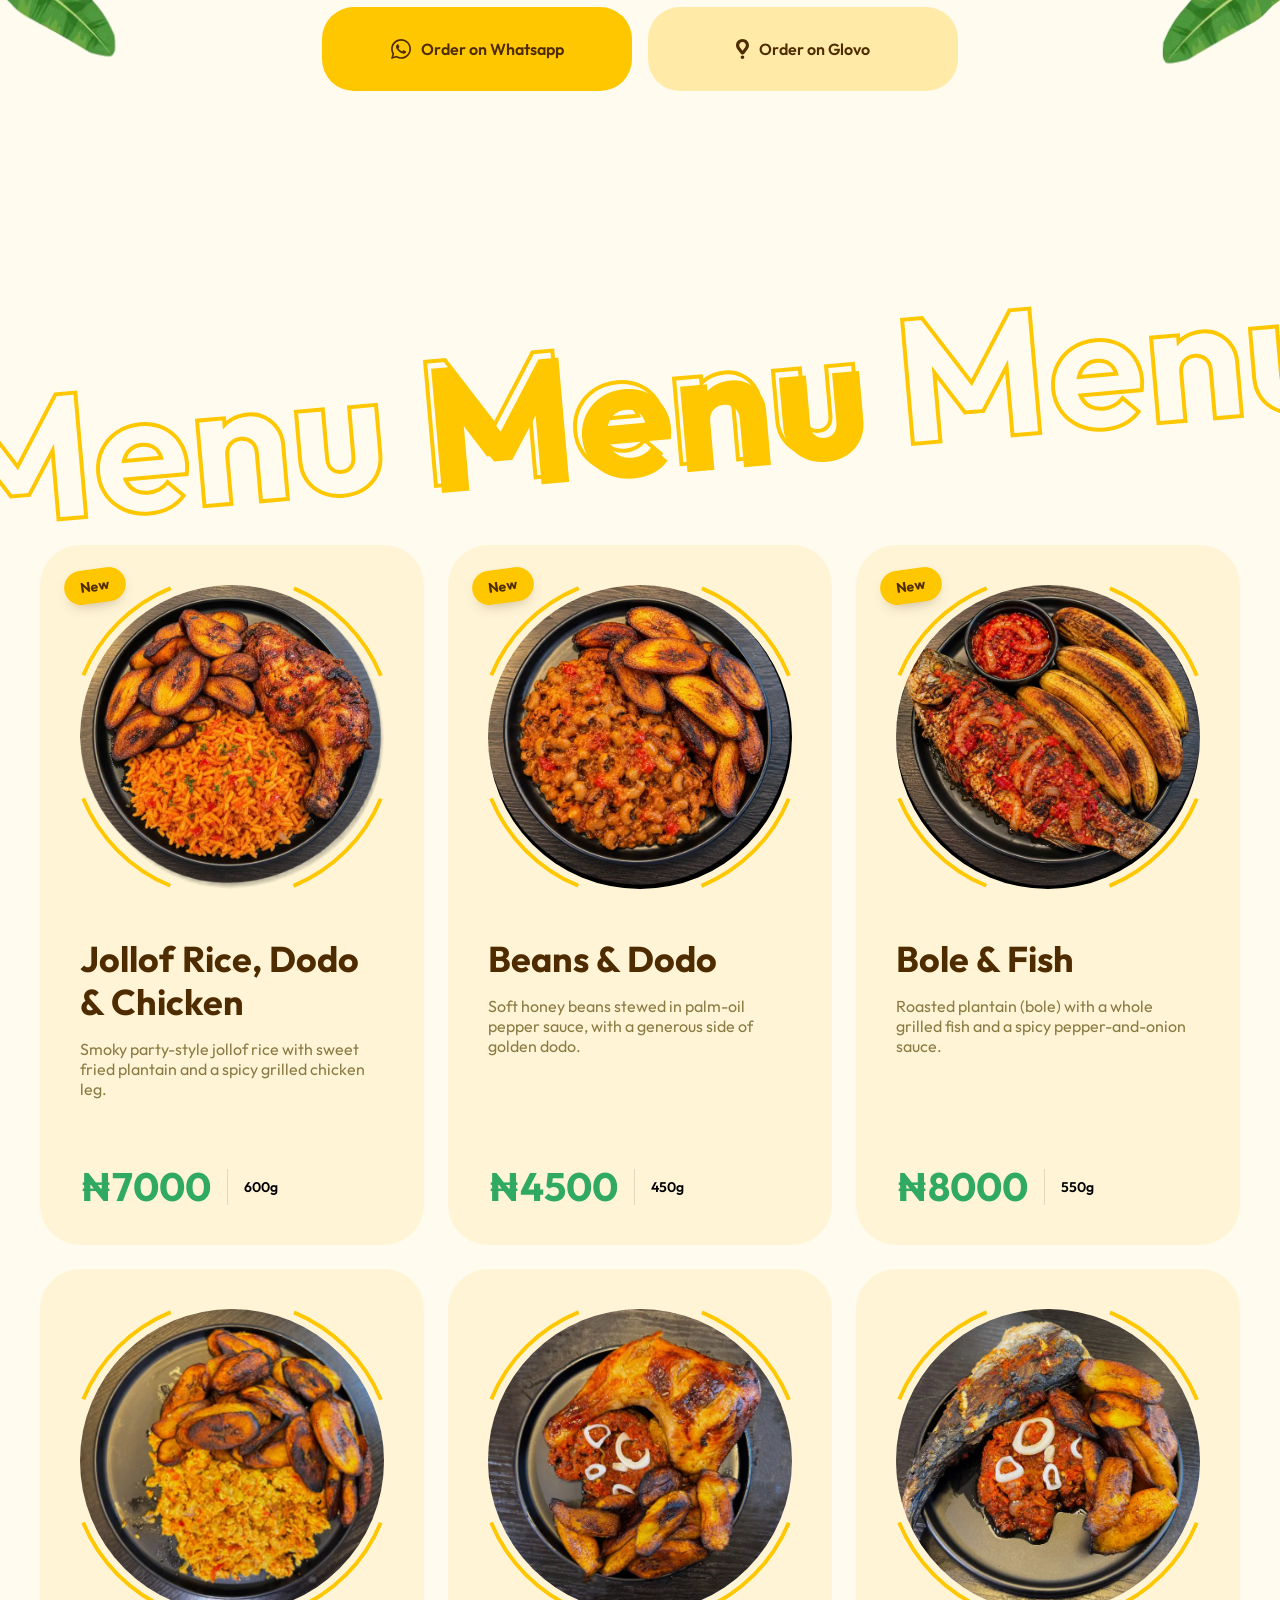
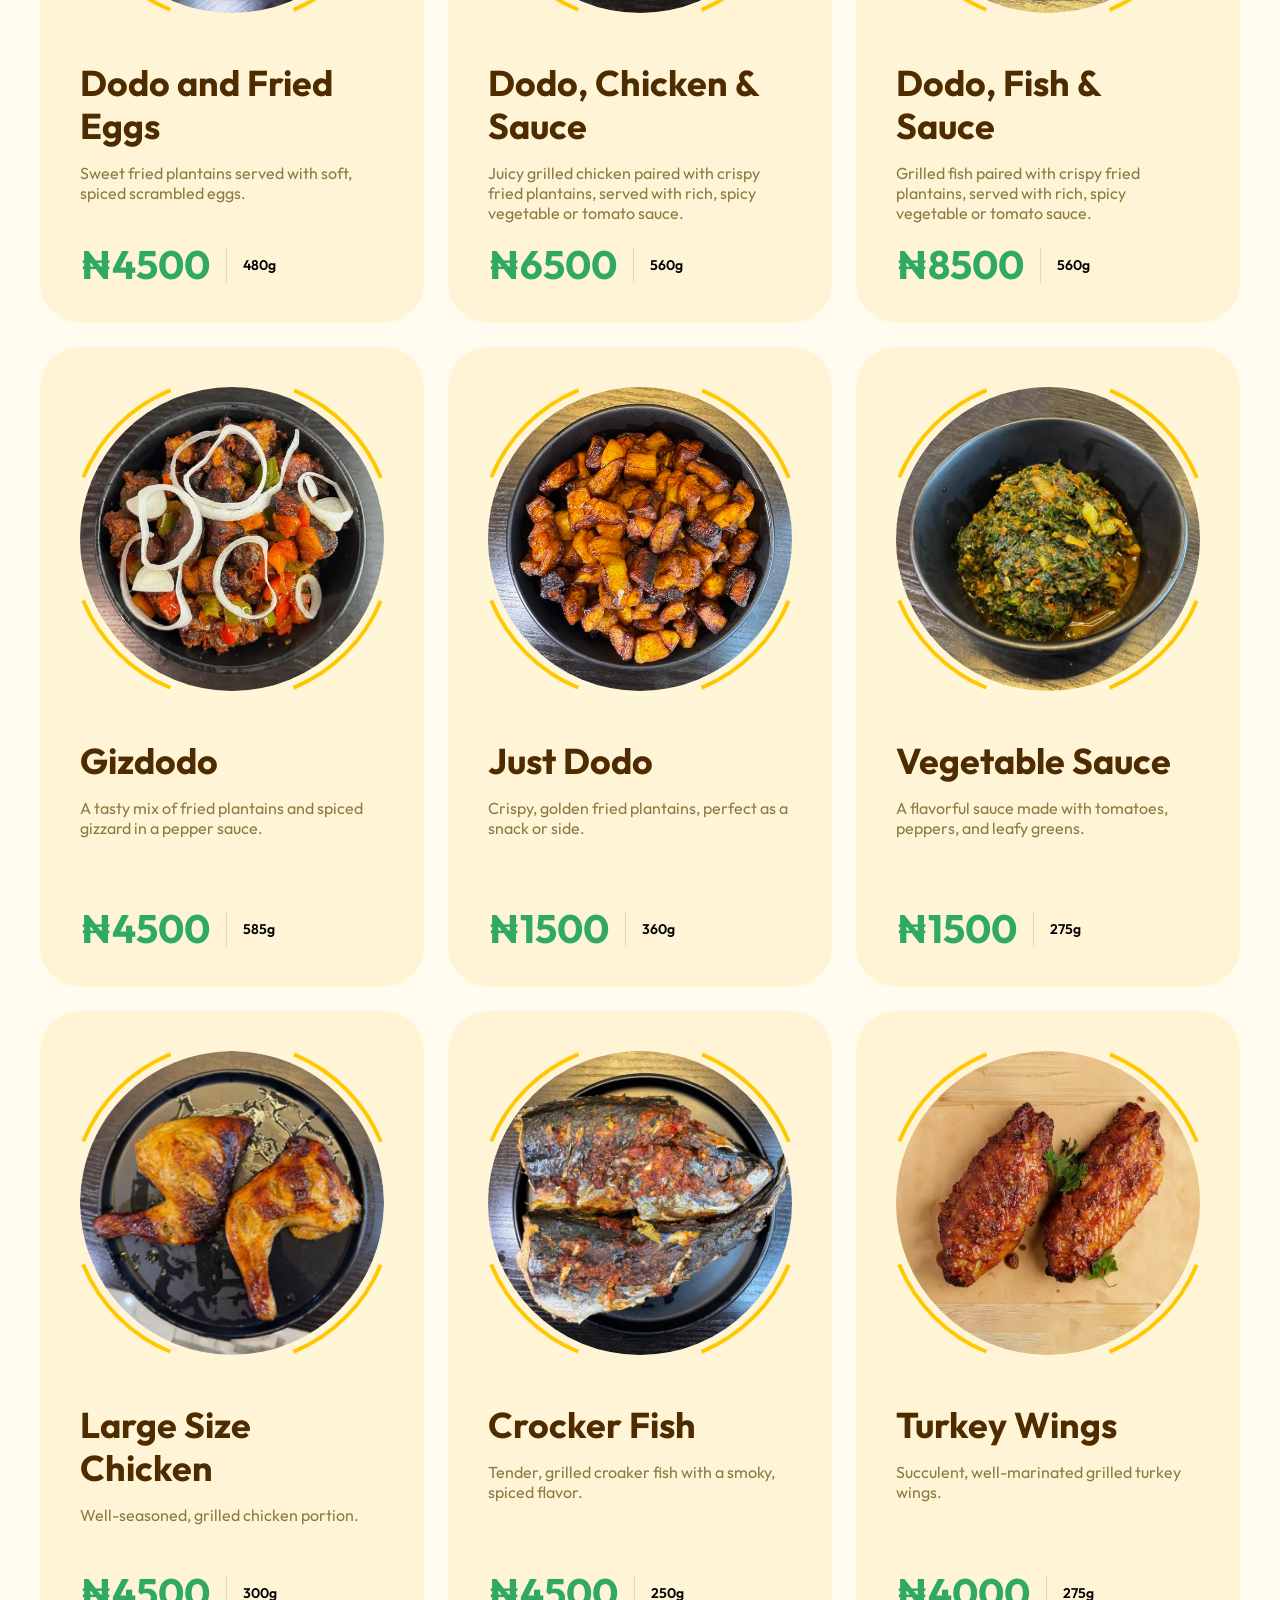
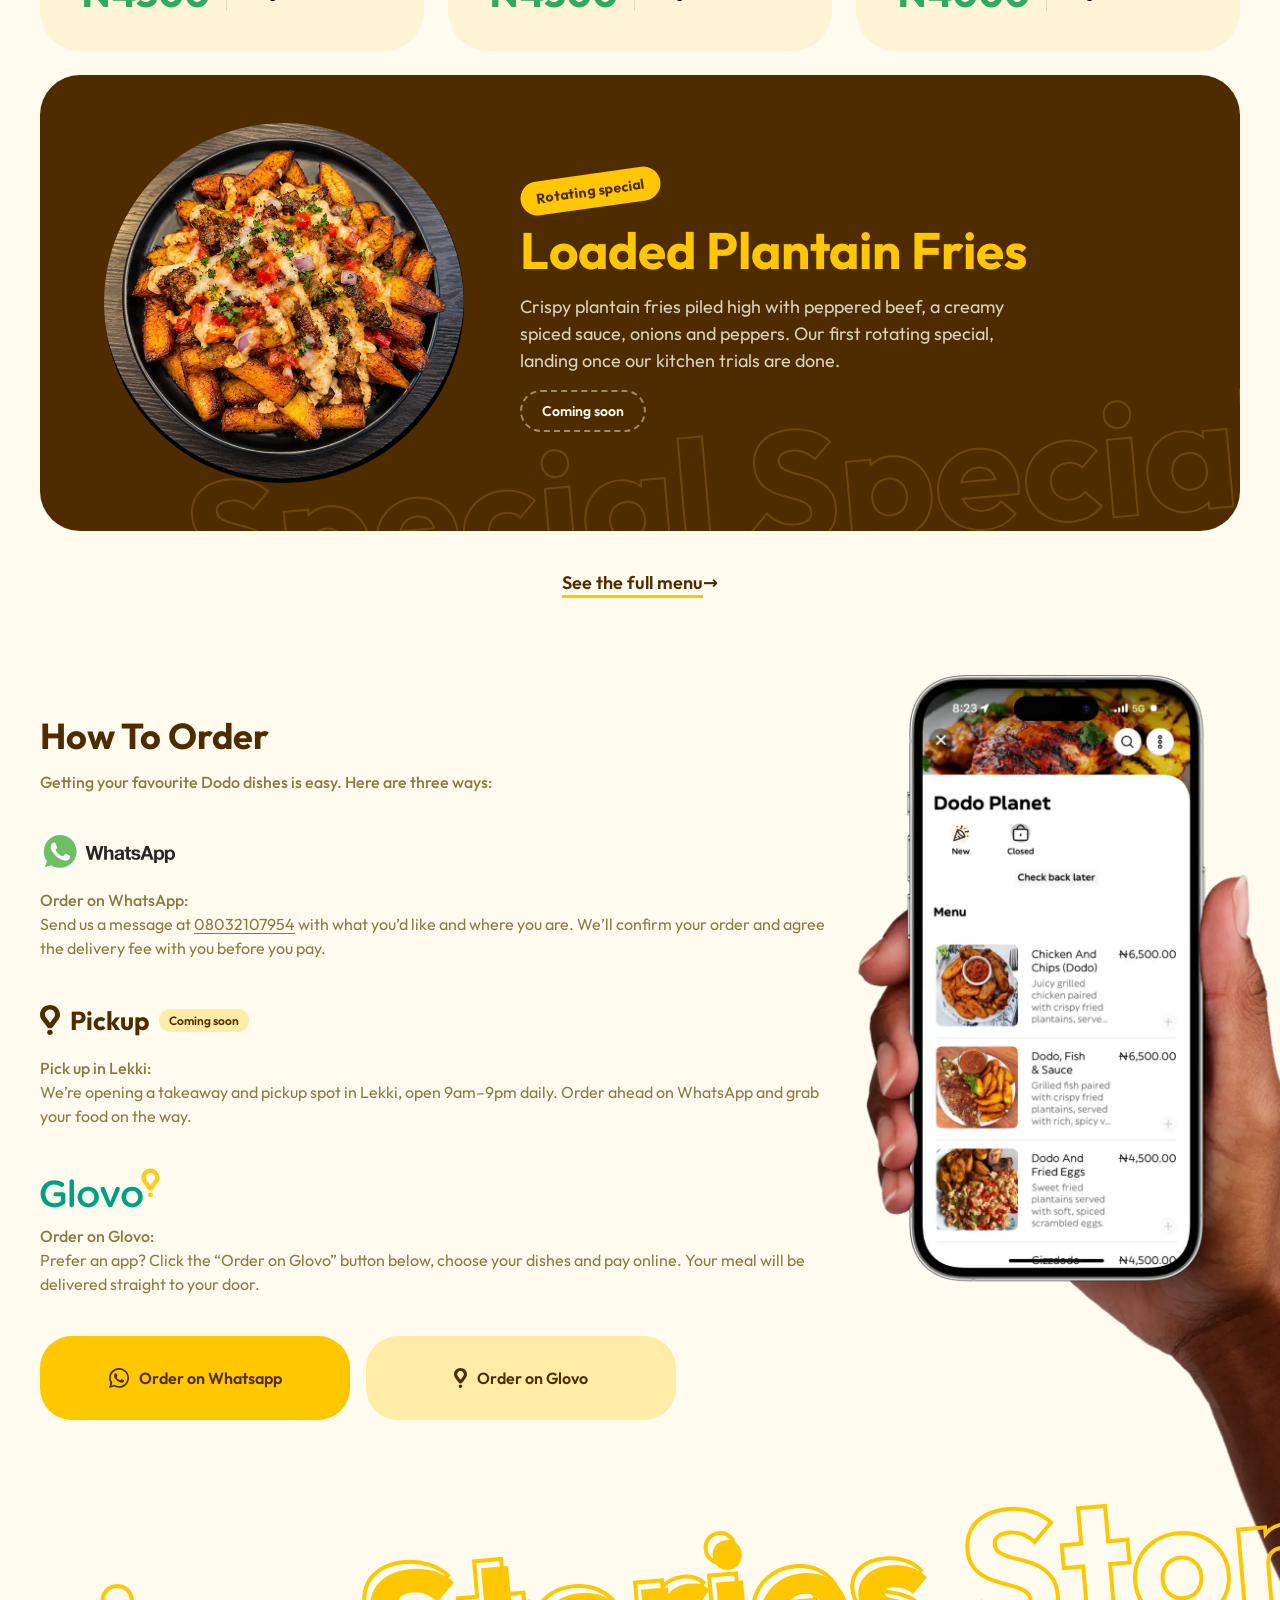
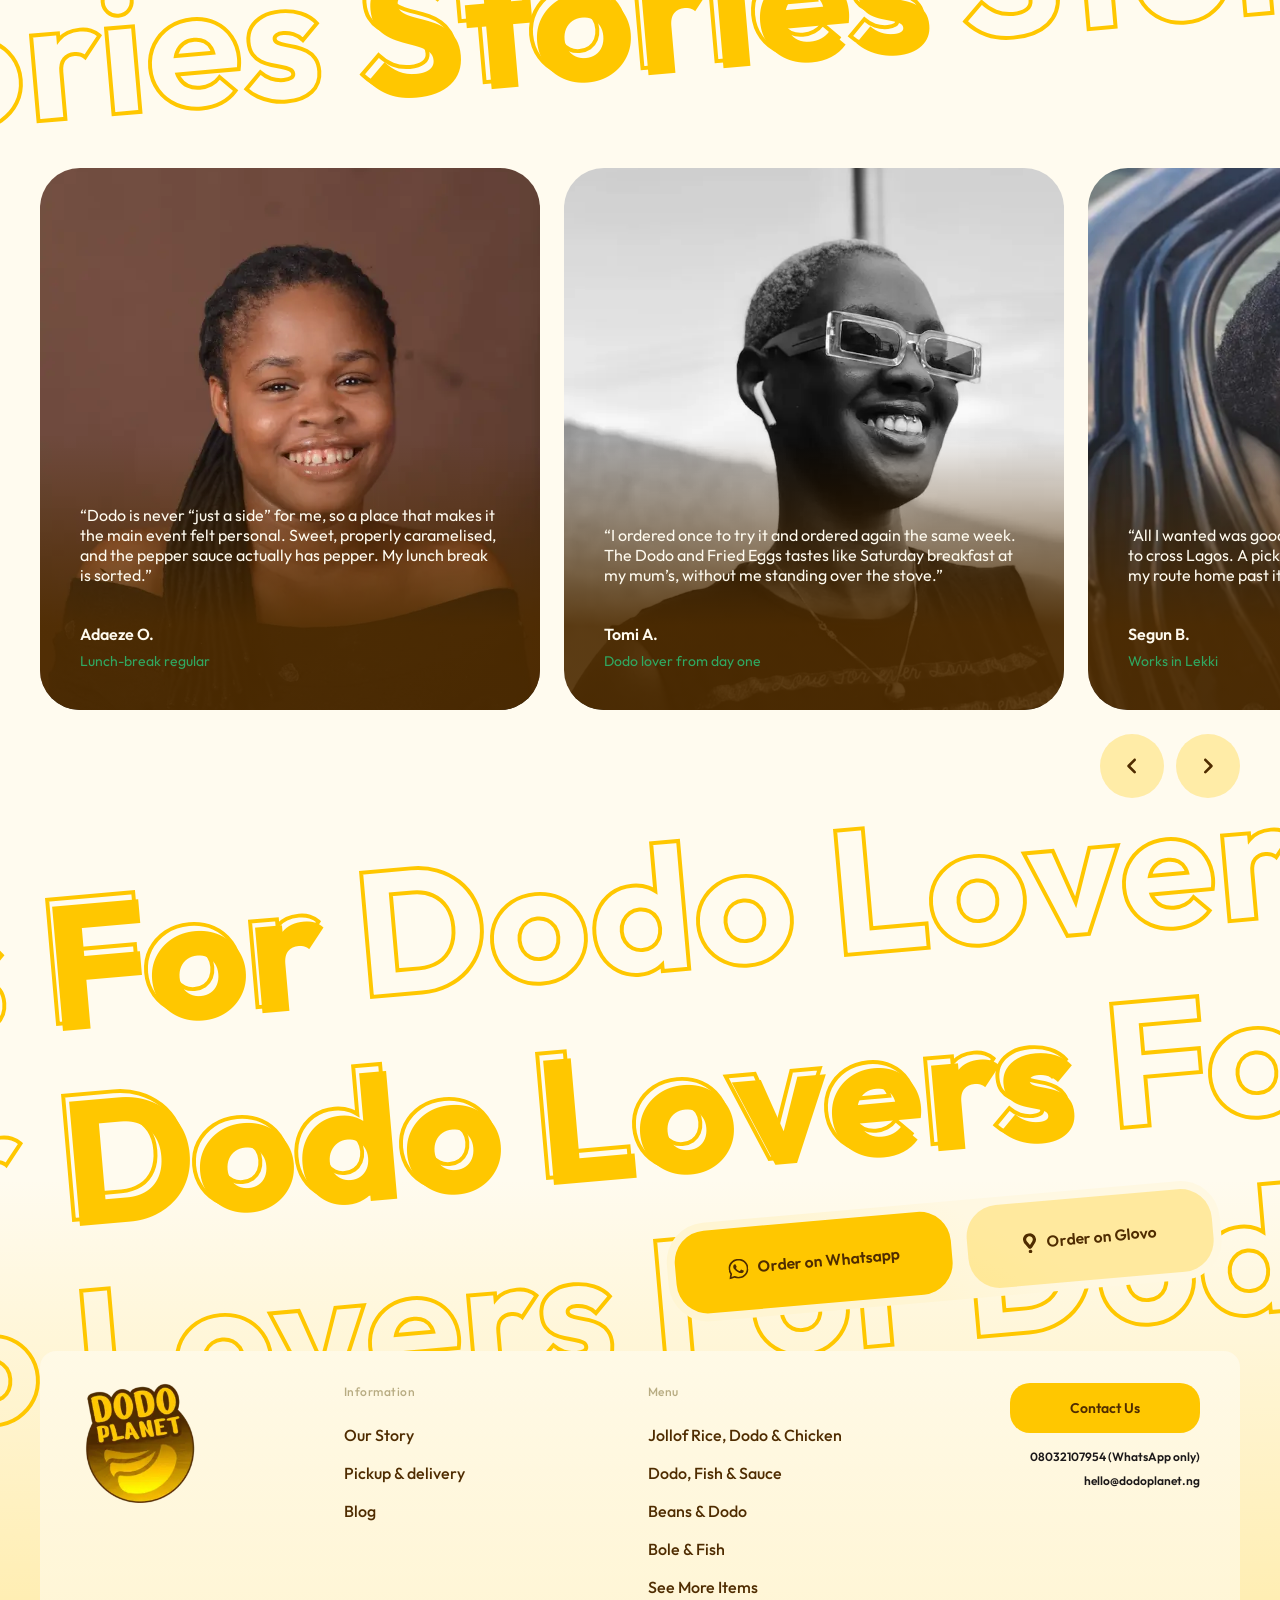
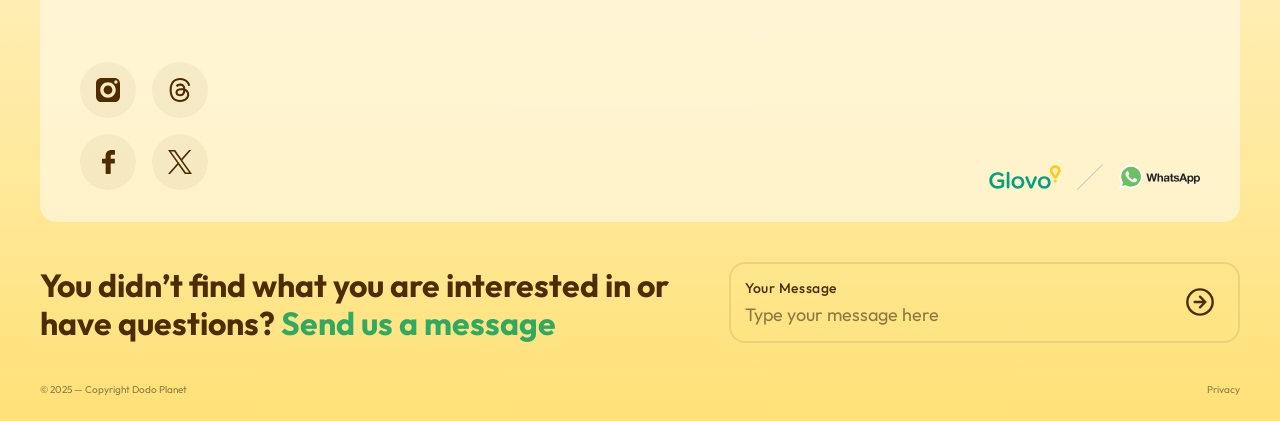
==== commit 22a28b05: "Rename new dishes: use & and Jollof Rice Rice + Dodo + Chicken -> Jollof Rice, Dodo & Chicken; Beans" ====
--- a/index.html
+++ b/index.html
@@ -4,10 +4,10 @@
   <meta charset="utf-8">
   <meta name="viewport" content="width=device-width, initial-scale=1">
   <title>Dodo Planet — For Dodo Lovers</title>
-  <meta name="description" content="Simple, delicious plantain dishes in Nigeria. Dodo and fried eggs, gizdodo, grilled chicken, fish and more. Order on Glovo or WhatsApp.">
+  <meta name="description" content="Lagos’s plantain-first kitchen. Jollof Rice, Dodo &amp; Chicken, Dodo, Fish &amp; Sauce, Beans &amp; Dodo, Gizdodo and more. Coming soon to Lekki. Order on WhatsApp or Glovo.">
   <meta name="theme-color" content="#FFFBEF">
   <meta property="og:title" content="Dodo Planet — For Dodo Lovers">
-  <meta property="og:description" content="Unleash your love for Dodo, satisfy your cravings. Order on Glovo or WhatsApp.">
+  <meta property="og:description" content="Lagos’s plantain-first kitchen. Coming soon to Lekki. Order on WhatsApp or Glovo.">
   <meta property="og:type" content="website">
   <meta property="og:url" content="https://dodo-planet.netlify.app/">
   <meta property="og:image" content="https://dodo-planet.netlify.app/assets/img/og.jpg">
@@ -28,16 +28,16 @@
 <!-- ============ HEADER ============ -->
 <header class="site-header">
   <nav class="nav-links" aria-label="Main">
-    <a href="#menu">Our Menu</a>
-    <a href="#about" class="hide-sm">About Dodo Planet</a>
+    <a href="menu.html">Our Menu</a>
+    <a href="our-story.html" class="hide-sm">Our Story</a>
     <a href="#contact">Contact Us</a>
   </nav>
-  <a href="#top" class="brand" aria-label="Dodo Planet home">
+  <a href="index.html" class="brand" aria-label="Dodo Planet home">
     <span class="logo"><img src="assets/img/logo.webp" alt="Dodo Planet" width="64" height="64"></span>
   </a>
   <div class="nav-cta hide-sm">
-    <a class="btn btn-sm btn-soft" data-order="whatsapp" href="#">Order on Whatsapp</a>
-    <a class="btn btn-sm btn-primary" data-order="glovo" href="#">Order on Glovo</a>
+    <a class="btn btn-sm btn-soft" data-order="glovo" href="#">Order on Glovo</a>
+    <a class="btn btn-sm btn-primary" data-order="whatsapp" href="#">Order on Whatsapp</a>
   </div>
 </header>
 
@@ -64,8 +64,8 @@
         <span class="solid word" style="--x:978.5;--y:598.5">Lovers</span>
       </div>
       <div class="pill" style="--x:989.7;--y:753.9">
-        <a class="btn btn-primary" data-order="glovo" href="#"><img src="assets/img/pin.svg" alt="" width="13" height="20">Order on Glovo</a>
-        <a class="btn btn-soft" data-order="whatsapp" href="#"><img src="assets/img/whatsapp.svg" alt="" width="20" height="20">Order on Whatsapp</a>
+        <a class="btn btn-primary" data-order="whatsapp" href="#"><img src="assets/img/whatsapp.svg" alt="" width="20" height="20">Order on Whatsapp</a>
+        <a class="btn btn-soft" data-order="glovo" href="#"><img src="assets/img/pin.svg" alt="" width="13" height="20">Order on Glovo</a>
       </div>
     </div>
 
@@ -86,10 +86,15 @@
         <span class="solid word" style="--x:194.55;--y:440.99">Lovers</span>
       </div>
       <div class="pill pill-m" style="--x:196.5;--y:607.04">
-        <a class="btn btn-primary" data-order="glovo" href="#"><img src="assets/img/pin.svg" alt="" width="13" height="20">Order on Glovo</a>
-        <a class="btn btn-soft" data-order="whatsapp" href="#"><img src="assets/img/whatsapp.svg" alt="" width="20" height="20">Order on Whatsapp</a>
-      </div>
-    </div>
+        <a class="btn btn-primary" data-order="whatsapp" href="#"><img src="assets/img/whatsapp.svg" alt="" width="20" height="20">Order on Whatsapp</a>
+        <a class="btn btn-soft" data-order="glovo" href="#"><img src="assets/img/pin.svg" alt="" width="13" height="20">Order on Glovo</a>
+      </div>
+    </div>
+  </section>
+
+  <!-- ============ LEKKI RELAUNCH ============ -->
+  <section class="ribbon" aria-label="Coming soon to Lekki: takeaway and pickup, open 9am to 9pm daily">
+    <div class="ribbon-track" aria-hidden="true"><div class="ribbon-seq"><span>Coming soon to Lekki</span><i aria-hidden="true">✦</i><span>Takeaway &amp; pickup</span><i aria-hidden="true">✦</i><span>Open 9am–9pm daily</span><i aria-hidden="true">✦</i><span>Coming soon to Lekki</span><i aria-hidden="true">✦</i><span>Takeaway &amp; pickup</span><i aria-hidden="true">✦</i><span>Open 9am–9pm daily</span><i aria-hidden="true">✦</i><span>Coming soon to Lekki</span><i aria-hidden="true">✦</i><span>Takeaway &amp; pickup</span><i aria-hidden="true">✦</i><span>Open 9am–9pm daily</span><i aria-hidden="true">✦</i></div><div class="ribbon-seq"><span>Coming soon to Lekki</span><i aria-hidden="true">✦</i><span>Takeaway &amp; pickup</span><i aria-hidden="true">✦</i><span>Open 9am–9pm daily</span><i aria-hidden="true">✦</i><span>Coming soon to Lekki</span><i aria-hidden="true">✦</i><span>Takeaway &amp; pickup</span><i aria-hidden="true">✦</i><span>Open 9am–9pm daily</span><i aria-hidden="true">✦</i><span>Coming soon to Lekki</span><i aria-hidden="true">✦</i><span>Takeaway &amp; pickup</span><i aria-hidden="true">✦</i><span>Open 9am–9pm daily</span><i aria-hidden="true">✦</i></div></div>
   </section>
 
   <!-- ============ ABOUT ============ -->
@@ -99,8 +104,8 @@
       <h2>Unleash your love for Dodo, Satisfy your cravings!</h2>
       <p>Our menu features simple yet delicious dishes that bring the best of plantain to your plate. Enjoy every bite of our fresh, tasty meals crafted to satisfy your hunger and warm your heart.</p>
       <div class="btn-row">
-        <a class="btn btn-primary btn-wide" data-order="glovo" href="#"><img src="assets/img/pin.svg" alt="" width="13" height="20">Order on Glovo</a>
-        <a class="btn btn-soft btn-wide" data-order="whatsapp" href="#"><img src="assets/img/whatsapp.svg" alt="" width="20" height="20">Order on Whatsapp</a>
+        <a class="btn btn-primary btn-wide" data-order="whatsapp" href="#"><img src="assets/img/whatsapp.svg" alt="" width="20" height="20">Order on Whatsapp</a>
+        <a class="btn btn-soft btn-wide" data-order="glovo" href="#"><img src="assets/img/pin.svg" alt="" width="13" height="20">Order on Glovo</a>
       </div>
     </div>
     <img class="leaf leaf-r" src="assets/img/leaf-right.webp" alt="" width="271" height="537" loading="lazy">
@@ -115,63 +120,84 @@
     <h2 id="menu-title" class="sr-only">Menu</h2>
 
     <div class="menu-grid">
-      <article class="dish reveal">
+      <article class="dish reveal" id="rice-dodo-chicken" data-cat="new">
+        <span class="sticker">New</span><div class="dish-img"><span class="mask"><img src="assets/img/dish-rice-chicken.webp" alt="Jollof rice with fried plantain and grilled chicken" loading="lazy" width="720" height="720"></span></div>
+        <div class="dish-body">
+          <div><h3>Jollof Rice, Dodo &amp; Chicken</h3><p>Smoky party-style jollof rice with sweet fried plantain and a spicy grilled chicken leg.</p></div>
+          <div class="price"><strong>₦7000</strong><span>600g</span></div>
+        </div>
+      </article>
+      <article class="dish reveal" id="beans-dodo" data-cat="new">
+        <span class="sticker">New</span><div class="dish-img"><span class="mask"><img src="assets/img/dish-beans.webp" alt="Stewed beans with fried plantain" loading="lazy" width="720" height="720"></span></div>
+        <div class="dish-body">
+          <div><h3>Beans &amp; Dodo</h3><p>Soft honey beans stewed in palm-oil pepper sauce, with a generous side of golden dodo.</p></div>
+          <div class="price"><strong>₦4500</strong><span>450g</span></div>
+        </div>
+      </article>
+      <article class="dish reveal" id="bole-fish" data-cat="new">
+        <span class="sticker">New</span><div class="dish-img"><span class="mask"><img src="assets/img/dish-bole-fish.webp" alt="Roasted plantain with grilled fish and pepper sauce" loading="lazy" width="720" height="720"></span></div>
+        <div class="dish-body">
+          <div><h3>Bole &amp; Fish</h3><p>Roasted plantain (bole) with a whole grilled fish and a spicy pepper-and-onion sauce.</p></div>
+          <div class="price"><strong>₦8000</strong><span>550g</span></div>
+        </div>
+      </article>
+      <article class="dish reveal" id="dodo-fried-eggs" data-cat="classic">
         <div class="dish-img"><span class="mask"><img src="assets/img/dish-1.webp" alt="Dodo and fried eggs" style="--s:118.04%;--l:-5.6%;--t:-10.24%" loading="lazy" width="720" height="720"></span></div>
         <div class="dish-body">
           <div><h3>Dodo and Fried Eggs</h3><p>Sweet fried plantains served with soft, spiced scrambled eggs.</p></div>
           <div class="price"><strong>₦4500</strong><span>480g</span></div>
         </div>
       </article>
-      <article class="dish reveal">
+      <article class="dish reveal" id="dodo-chicken-sauce" data-cat="classic">
         <div class="dish-img"><span class="mask"><img src="assets/img/dish-2.webp" alt="Dodo, chicken and sauce" style="--s:107.75%;--l:-2.67%;--t:-3.56%" loading="lazy" width="720" height="720"></span></div>
         <div class="dish-body">
           <div><h3>Dodo, Chicken &amp; Sauce</h3><p>Juicy grilled chicken paired with crispy fried plantains, served with rich, spicy vegetable or tomato sauce.</p></div>
           <div class="price"><strong>₦6500</strong><span>560g</span></div>
         </div>
       </article>
-      <article class="dish reveal">
+      <article class="dish reveal" id="dodo-fish-sauce" data-cat="classic">
         <div class="dish-img"><span class="mask"><img src="assets/img/dish-3.webp" alt="Dodo, fish and sauce" style="--s:109.15%;--l:-6.26%;--t:-5.15%" loading="lazy" width="720" height="720"></span></div>
         <div class="dish-body">
           <div><h3>Dodo, Fish &amp; Sauce</h3><p>Grilled fish paired with crispy fried plantains, served with rich, spicy vegetable or tomato sauce.</p></div>
-          <div class="price"><strong>₦6500</strong><span>560g</span></div>
-        </div>
-      </article>
-      <article class="dish reveal">
+          <div class="price"><strong>₦8500</strong><span>560g</span></div>
+        </div>
+      </article>
+      <article class="dish reveal" id="gizdodo" data-cat="classic">
         <div class="dish-img"><span class="mask"><img src="assets/img/dish-4.webp" alt="Gizdodo" style="--s:148.18%;--l:-20.62%;--t:-24.36%" loading="lazy" width="720" height="720"></span></div>
         <div class="dish-body">
           <div><h3>Gizdodo</h3><p>A tasty mix of fried plantains and spiced gizzard in a pepper sauce.</p></div>
           <div class="price"><strong>₦4500</strong><span>585g</span></div>
         </div>
       </article>
-      <article class="dish reveal">
+      <article class="dish reveal" id="just-dodo" data-cat="classic">
         <div class="dish-img"><span class="mask"><img src="assets/img/dish-5.webp" alt="Just dodo" style="--s:121.48%;--l:-12%;--t:-10.2%" loading="lazy" width="720" height="720"></span></div>
         <div class="dish-body">
           <div><h3>Just Dodo</h3><p>Crispy, golden fried plantains, perfect as a snack or side.</p></div>
           <div class="price"><strong>₦1500</strong><span>360g</span></div>
         </div>
       </article>
-      <article class="dish reveal">
+      <article class="dish reveal" id="vegetable-sauce" data-cat="classic">
         <div class="dish-img"><span class="mask"><img src="assets/img/dish-6.webp" alt="Vegetable sauce" style="--s:109.08%;--l:-2.59%;--t:-3.16%" loading="lazy" width="720" height="720"></span></div>
         <div class="dish-body">
           <div><h3>Vegetable Sauce</h3><p>A flavorful sauce made with tomatoes, peppers, and leafy greens.</p></div>
           <div class="price"><strong>₦1500</strong><span>275g</span></div>
         </div>
       </article>
-      <article class="dish reveal">
+      <article class="dish reveal" id="large-chicken" data-cat="classic">
         <div class="dish-img"><span class="mask"><img src="assets/img/dish-7.webp" alt="Large size chicken" loading="lazy" width="450" height="450"></span></div>
         <div class="dish-body">
           <div><h3>Large Size Chicken</h3><p>Well-seasoned, grilled chicken portion.</p></div>
           <div class="price"><strong>₦4500</strong><span>300g</span></div>
         </div>
       </article>
-      <article class="dish reveal">
+      <article class="dish reveal" id="croaker-fish" data-cat="classic">
         <div class="dish-img"><span class="mask"><img src="assets/img/dish-8.webp" alt="Croaker fish" style="--s:107.86%;--l:-3.29%;--t:-5.99%" loading="lazy" width="720" height="720"></span></div>
         <div class="dish-body">
           <div><h3>Crocker Fish</h3><p>Tender, grilled croaker fish with a smoky, spiced flavor.</p></div>
           <div class="price"><strong>₦4500</strong><span>250g</span></div>
         </div>
       </article>
-      <article class="dish reveal">
+      <article class="dish reveal" id="turkey-wings" data-cat="classic">
         <div class="dish-img"><span class="mask"><img src="assets/img/dish-9.webp" alt="Turkey wings" loading="lazy" width="720" height="720"></span></div>
         <div class="dish-body">
           <div><h3>Turkey Wings</h3><p>Succulent, well-marinated grilled turkey wings.</p></div>
@@ -179,26 +205,41 @@
         </div>
       </article>
     </div>
+
+    <article class="special reveal" id="loaded-plantain-fries">
+      <div class="special-img"><span class="mask"><img src="assets/img/dish-loaded-fries.webp" alt="Loaded plantain fries topped with beef, sauce, onions and peppers" loading="lazy" width="720" height="720"></span></div>
+      <div class="special-text">
+        <span class="sticker sticker-static">Rotating special</span>
+        <h3>Loaded Plantain Fries</h3>
+        <p>Crispy plantain fries piled high with peppered beef, a creamy spiced sauce, onions and peppers. Our first rotating special, landing once our kitchen trials are done.</p>
+        <span class="soon">Coming soon</span>
+      </div>
+    </article>
+    <div class="menu-more"><a class="link-arrow" href="menu.html">See the full menu</a></div>
   </section>
 
   <!-- ============ HOW TO ORDER ============ -->
-  <section class="order" aria-labelledby="order-title">
+  <section class="order" id="order" aria-labelledby="order-title">
     <div class="order-text reveal">
       <div class="order-head">
         <h2 id="order-title">How To Order</h2>
-        <p>Enjoying your favourite Dodo dishes is just a few taps away! You have two simple options:</p>
+        <p>Getting your favourite Dodo dishes is easy. Here are three ways:</p>
+      </div>
+      <div class="order-opt">
+        <img src="assets/img/whatsapp-logo.svg" alt="WhatsApp" width="135" height="40" loading="lazy">
+        <p><b>Order on WhatsApp:</b><br>Send us a message at <a href="https://wa.me/2348032107954" class="inline-link">08032107954</a> with what you’d like and where you are. We’ll confirm your order and agree the delivery fee with you before you pay.</p>
+      </div>
+      <div class="order-opt">
+        <span class="opt-label"><img src="assets/img/pin.svg" alt="" width="20" height="31">Pickup <em>Coming soon</em></span>
+        <p><b>Pick up in Lekki:</b><br>We’re opening a takeaway and pickup spot in Lekki, open 9am–9pm daily. Order ahead on WhatsApp and grab your food on the way.</p>
       </div>
       <div class="order-opt">
         <img src="assets/img/glovo-logo.svg" alt="Glovo" width="120" height="40" loading="lazy">
-        <p><b>Order on Glovo:</b><br>Click the “Order on Glovo” button below to view our menu, select your dishes, and securely pay online. Your meal will be delivered straight to your door.</p>
-      </div>
-      <div class="order-opt">
-        <img src="assets/img/whatsapp-logo.svg" alt="WhatsApp" width="135" height="40" loading="lazy">
-        <p><b>Order via WhatsApp:</b><br>If you prefer, simply send us a message on WhatsApp at <a href="https://wa.me/2348032107954" class="inline-link">08032107954</a> and our friendly team will help you place your order.</p>
+        <p><b>Order on Glovo:</b><br>Prefer an app? Click the “Order on Glovo” button below, choose your dishes and pay online. Your meal will be delivered straight to your door.</p>
       </div>
       <div class="btn-row btn-row-left">
-        <a class="btn btn-primary btn-wide" data-order="glovo" href="#"><img src="assets/img/pin.svg" alt="" width="13" height="20">Order on Glovo</a>
-        <a class="btn btn-soft btn-wide" data-order="whatsapp" href="#"><img src="assets/img/whatsapp.svg" alt="" width="20" height="20">Order on Whatsapp</a>
+        <a class="btn btn-primary btn-wide" data-order="whatsapp" href="#"><img src="assets/img/whatsapp.svg" alt="" width="20" height="20">Order on Whatsapp</a>
+        <a class="btn btn-soft btn-wide" data-order="glovo" href="#"><img src="assets/img/pin.svg" alt="" width="13" height="20">Order on Glovo</a>
       </div>
     </div>
     <img class="phone" src="assets/img/phone.webp" alt="Dodo Planet menu on Glovo, shown on a phone" width="432" height="926" loading="lazy">
@@ -214,19 +255,19 @@
 
     <div class="story-track" tabindex="0" aria-label="Customer stories">
       <figure class="story">
-        <img src="assets/img/story-1.webp" alt="Damilola Sylvester" loading="lazy" width="800" height="1200">
-        <blockquote>Aliquet bibendum leo ut aliquam mus vel donec.. Turpis tristique ut neque sit vel porta pellentesque fames.. Purus viverra gravida laoreet amet nunc purus et sit.. Eu diam nulla malesuada neque ac.. Ornare lectus faucibus laoreet aliquam semper.. Felis tellus tortor magna nullam ut sapien pharetra ante at.</blockquote>
-        <figcaption><b>Damilola Sylvester</b><span>Brave Generation Academy &amp; CEO of Special Edition (Africa)</span></figcaption>
+        <img src="assets/img/story-1.webp" alt="Adaeze O." loading="lazy" width="800" height="1200">
+        <blockquote>“Dodo is never “just a side” for me, so a place that makes it the main event felt personal. Sweet, properly caramelised, and the pepper sauce actually has pepper. My lunch break is sorted.”</blockquote>
+        <figcaption><b>Adaeze O.</b><span>Lunch-break regular</span></figcaption>
       </figure>
       <figure class="story">
-        <img src="assets/img/story-2.webp" alt="Folasayo Ogunnaike" loading="lazy" width="900" height="1200">
-        <blockquote>Aliquet bibendum leo ut aliquam mus vel donec.. Turpis tristique ut neque sit vel porta pellentesque fames.. Purus viverra gravida laoreet amet nunc purus et sit.. Eu diam nulla malesuada neque ac.. Ornare lectus faucibus laoreet aliquam semper.. Felis tellus tortor magna nullam ut sapien pharetra ante at.</blockquote>
-        <figcaption><b>Folasayo Ogunnaike</b><span>Founder and CEO Selfmade Woman Community</span></figcaption>
+        <img src="assets/img/story-2.webp" alt="Tomi A." loading="lazy" width="900" height="1200">
+        <blockquote>“I ordered once to try it and ordered again the same week. The Dodo and Fried Eggs tastes like Saturday breakfast at my mum’s, without me standing over the stove.”</blockquote>
+        <figcaption><b>Tomi A.</b><span>Dodo lover from day one</span></figcaption>
       </figure>
       <figure class="story">
-        <img src="assets/img/story-3.webp" alt="Adebayo Salami" loading="lazy" width="1000" height="593">
-        <blockquote>Aliquet bibendum leo ut aliquam mus vel donec.. Turpis tristique ut neque sit vel porta pellentesque fames.. Purus viverra gravida laoreet amet nunc purus et sit.. Eu diam nulla malesuada neque ac.. Ornare lectus faucibus laoreet aliquam semper.. Felis tellus tortor magna nullam ut sapien pharetra ante at.</blockquote>
-        <figcaption><b>Adebayo Salami</b><span>Startup partnerships @ Httpool, Board @ TechChill</span></figcaption>
+        <img src="assets/img/story-3.webp" alt="Segun B." loading="lazy" width="1000" height="593">
+        <blockquote>“All I wanted was good food without paying crazy delivery to cross Lagos. A pickup spot in Lekki? I’m already planning my route home past it.”</blockquote>
+        <figcaption><b>Segun B.</b><span>Works in Lekki</span></figcaption>
       </figure>
     </div>
     <div class="story-nav">
@@ -247,8 +288,8 @@
         <span class="solid row" style="--rx:1562.22;--ry:272.04">Dodo Lovers</span>
       </div>
       <div class="pill pill-foot" style="--x:962.2;--y:437">
-        <a class="btn btn-primary" data-order="glovo" href="#"><img src="assets/img/pin.svg" alt="" width="13" height="20">Order on Glovo</a>
-        <a class="btn btn-soft" data-order="whatsapp" href="#"><img src="assets/img/whatsapp.svg" alt="" width="20" height="20">Order on Whatsapp</a>
+        <a class="btn btn-primary" data-order="whatsapp" href="#"><img src="assets/img/whatsapp.svg" alt="" width="20" height="20">Order on Whatsapp</a>
+        <a class="btn btn-soft" data-order="glovo" href="#"><img src="assets/img/pin.svg" alt="" width="13" height="20">Order on Glovo</a>
       </div>
     </div>
 
@@ -267,33 +308,32 @@
         <span class="solid word" style="--x:199.55;--y:347.99">Lovers</span>
       </div>
       <div class="pill pill-m pill-foot" style="--x:201.5;--y:514.04">
-        <a class="btn btn-primary" data-order="glovo" href="#"><img src="assets/img/pin.svg" alt="" width="13" height="20">Order on Glovo</a>
-        <a class="btn btn-soft" data-order="whatsapp" href="#"><img src="assets/img/whatsapp.svg" alt="" width="20" height="20">Order on Whatsapp</a>
+        <a class="btn btn-primary" data-order="whatsapp" href="#"><img src="assets/img/whatsapp.svg" alt="" width="20" height="20">Order on Whatsapp</a>
+        <a class="btn btn-soft" data-order="glovo" href="#"><img src="assets/img/pin.svg" alt="" width="13" height="20">Order on Glovo</a>
       </div>
     </div>
 
     <div class="footer-inner">
       <div class="footer-card">
         <div class="fc-row">
-          <a href="#top" class="logo logo-lg" aria-label="Back to top"><img src="assets/img/logo.webp" alt="Dodo Planet" width="120" height="120" loading="lazy"></a>
+          <a href="index.html" class="logo logo-lg" aria-label="Dodo Planet home"><img src="assets/img/logo.webp" alt="Dodo Planet" width="120" height="120" loading="lazy"></a>
           <div class="fc-cols">
             <div class="fc-col">
               <p class="fc-label">Information</p>
               <ul>
-                <li><a href="#about">About</a></li>
-                <li><a href="#order-title">Shipping and payment</a></li>
-                <li><a href="#">Partners</a></li>
+                <li><a href="our-story.html">Our Story</a></li>
+                <li><a href="index.html#order">Pickup &amp; delivery</a></li>
                 <li><a href="#">Blog</a></li>
               </ul>
             </div>
             <div class="fc-col">
               <p class="fc-label">Menu</p>
               <ul>
-                <li><a href="#menu">Dodo and Fried Eggs</a></li>
-                <li><a href="#menu">Dodo, Chicken &amp; Sauce</a></li>
-                <li><a href="#menu">Dodo, Fish &amp; Sauce</a></li>
-                <li><a href="#menu">Gizdodo</a></li>
-                <li><a href="#menu">See More Items</a></li>
+                <li><a href="menu.html#rice-dodo-chicken">Jollof Rice, Dodo &amp; Chicken</a></li>
+                <li><a href="menu.html#dodo-fish-sauce">Dodo, Fish &amp; Sauce</a></li>
+                <li><a href="menu.html#beans-dodo">Beans &amp; Dodo</a></li>
+                <li><a href="menu.html#bole-fish">Bole &amp; Fish</a></li>
+                <li><a href="menu.html">See More Items</a></li>
               </ul>
             </div>
           </div>
@@ -333,7 +373,7 @@
 
       <div class="legal">
         <p>© 2025 — Copyright Dodo Planet</p>
-        <a href="#">Privacy</a>
+        <a href="privacy.html">Privacy</a>
       </div>
     </div>
   </footer>
--- a/styles.css
+++ b/styles.css
@@ -596,3 +596,221 @@
   .dish h3 { font-size: 24px; }
   .price strong { font-size: 32px; }
 }
+
+/* ==========================================================
+   Relaunch additions (Oct 2026): stickers, special, ribbon,
+   new pages (menu, our story, privacy)
+   ========================================================== */
+.dish { position: relative; }
+.sticker {
+  position: absolute; z-index: 2; top: 24px; left: 24px;
+  padding: 8px 16px; border-radius: 100px;
+  background: var(--yellow); color: var(--brown);
+  font-size: 14px; font-weight: 700; line-height: 18px; letter-spacing: .02em;
+  transform: rotate(-8deg);
+  box-shadow: 0 6px 16px -8px rgba(79, 44, 0, .45);
+}
+.sticker-static { position: static; display: inline-block; align-self: flex-start; }
+
+/* rotating special: dark feature card */
+.special {
+  display: grid; grid-template-columns: minmax(220px, 360px) 1fr; align-items: center; gap: 56px;
+  margin: 24px var(--gutter) 0; padding: 48px 64px;
+  border-radius: 40px; background: var(--brown); color: var(--cream);
+  overflow: hidden; position: relative;
+}
+.special::after {   /* faint outlined word in the background */
+  content: "Special Special"; position: absolute; right: -40px; bottom: -40px; z-index: 0;
+  font-size: 160px; font-weight: 700; line-height: 1; white-space: nowrap;
+  color: transparent; -webkit-text-stroke: 2px rgba(255, 199, 0, .18);
+  transform: rotate(-5deg); pointer-events: none;
+}
+.special-img { position: relative; aspect-ratio: 1; z-index: 1; }
+.special-img .mask { position: absolute; inset: 0; border-radius: 50%; overflow: hidden; }
+.special-img img { width: 100%; height: 100%; object-fit: cover; }
+.special-text { position: relative; z-index: 1; display: flex; flex-direction: column; gap: 16px; align-items: flex-start; }
+.special-text h2, .special-text h3 { font-size: clamp(32px, 4vw, 56px); font-weight: 700; line-height: 1.05; color: var(--yellow); }
+.special-text p { font-size: 18px; line-height: 1.5; color: rgba(255, 251, 239, .8); max-width: 520px; }
+.soon { padding: 10px 20px; border-radius: 100px; border: 2px dashed rgba(255, 251, 239, .45); font-weight: 600; font-size: 14px; }
+
+.menu-more { display: flex; justify-content: center; margin-top: 40px; }
+.link-arrow { font-size: 18px; font-weight: 600; color: var(--brown); text-decoration: underline; text-decoration-color: var(--yellow); text-decoration-thickness: 3px; text-underline-offset: 6px; }
+.link-arrow::after { content: " →"; display: inline-block; transition: transform .25s var(--ease); }
+
+/* Lekki relaunch ribbon */
+.ribbon {
+  position: relative; z-index: 4;
+  width: 110%; margin: 24px 0 0 -5%;
+  padding: 18px 0; background: var(--yellow);
+  transform: rotate(-2deg);
+  overflow: hidden;
+}
+.ribbon + .about { margin-top: 0; }
+.ribbon-track { display: flex; width: max-content; }
+.ribbon-seq { display: flex; align-items: center; flex: none; }
+.ribbon-seq span { font-size: 28px; font-weight: 700; line-height: 1.2; color: var(--brown); white-space: nowrap; }
+.ribbon-seq i { font-style: normal; font-size: 22px; color: var(--cream); margin: 0 28px; }
+@media (prefers-reduced-motion: no-preference) {
+  .ribbon-track { animation: marquee 40s linear infinite; }
+}
+@keyframes marquee { to { transform: translateX(-50%); } }
+
+/* How to order: pickup label sits where a logo would */
+.opt-label { display: inline-flex; align-items: center; gap: 10px; height: 40px; font-size: 26px; font-weight: 700; color: var(--brown); }
+.opt-label img { height: 30px; width: auto; }
+.opt-label em { font-style: normal; font-size: 12px; font-weight: 600; padding: 4px 10px; border-radius: 100px; background: var(--yellow-30); }
+
+/* ---------- shared sub-page parts ---------- */
+.page-hero { padding-top: 112px; }
+.page-band { margin-bottom: 8px; }
+.page-intro { max-width: 820px; margin: 0 auto; padding: 0 var(--gutter); text-align: center; display: flex; flex-direction: column; gap: 16px; }
+.page-intro h1 { font-size: clamp(36px, 4.4vw, 56px); font-weight: 600; line-height: 1.15; }
+.page-intro p { font-size: 20px; line-height: 1.45; color: var(--olive); }
+.section-title { font-size: clamp(32px, 3.6vw, 48px); font-weight: 700; line-height: 1.15; text-align: center; margin-bottom: 40px; }
+.cta-band {
+  margin: 96px var(--gutter) 0; padding: 64px 40px;
+  border-radius: 40px; background: var(--yellow-10);
+  display: flex; flex-direction: column; align-items: center; gap: 24px; text-align: center;
+}
+.cta-band h2 { font-size: clamp(32px, 3.6vw, 48px); font-weight: 700; line-height: 1.1; }
+.cta-band > p { font-size: 18px; color: var(--olive); margin-top: -12px; }
+.cta-band .btn-row { padding: 0; flex-wrap: wrap; }
+.subpage .site-footer { margin-top: 96px; }
+.nav-links a[aria-current="page"] { color: var(--brown); text-decoration: underline; text-decoration-color: var(--yellow); text-decoration-thickness: 3px; text-underline-offset: 6px; }
+
+/* ---------- menu page ---------- */
+.menu-page { padding-top: 40px; }
+.menu-page .menu-grid { margin-top: 0; }
+.chips { display: flex; justify-content: center; flex-wrap: wrap; gap: 12px; margin: 0 var(--gutter) 40px; }
+.chip {
+  display: inline-flex; align-items: center; gap: 10px;
+  padding: 12px 20px; border: 0; border-radius: 100px;
+  background: var(--yellow-10); color: var(--brown);
+  font-size: 16px; font-weight: 600; cursor: pointer;
+  transition: background-color .2s, transform .2s var(--ease);
+}
+.chip span { min-width: 24px; padding: 2px 8px; border-radius: 100px; background: rgba(79, 44, 0, .08); font-size: 13px; }
+.chip.is-on { background: var(--yellow); }
+.chip:active { transform: scale(.96); }
+.dish[hidden] { display: none; }
+.tiles { display: grid; grid-template-columns: repeat(3, 1fr); gap: 24px; margin: 24px var(--gutter) 0; }
+.tile { padding: 32px; border-radius: 32px; border: 2px solid var(--yellow-30); display: flex; flex-direction: column; gap: 8px; }
+.tile b { font-size: 22px; font-weight: 700; }
+.tile p { font-size: 16px; line-height: 1.5; color: var(--olive); }
+
+/* ---------- our story page ---------- */
+.story-split {
+  display: grid; grid-template-columns: 5fr 6fr; gap: 80px; align-items: center;
+  max-width: calc(var(--container) + var(--gutter) * 2); margin: 96px auto 0; padding: 0 var(--gutter);
+}
+.photo { position: relative; margin: 0; }
+.photo img { width: 100%; aspect-ratio: 4 / 5; object-fit: cover; border-radius: 40px; }
+.photo-tilt { rotate: -3deg; }
+.photo .sticker-static { position: absolute; left: -12px; bottom: 32px; font-size: 16px; padding: 10px 20px; transform: rotate(-6deg); }
+.split-text { display: flex; flex-direction: column; gap: 20px; }
+.eyebrow { font-size: 14px; font-weight: 700; letter-spacing: .14em; text-transform: uppercase; color: var(--green); }
+.split-text h2 { font-size: clamp(32px, 3.6vw, 48px); font-weight: 700; line-height: 1.1; }
+.split-text p:not(.eyebrow) { font-size: 18px; line-height: 1.6; color: var(--olive); }
+
+.timeline-wrap { max-width: calc(var(--container) + var(--gutter) * 2); margin: 120px auto 0; padding: 0 var(--gutter); }
+.timeline { display: grid; grid-template-columns: repeat(4, 1fr); gap: 24px; position: relative; }
+.timeline::before { content: ""; position: absolute; left: 0; right: 0; top: 30px; border-top: 3px dashed var(--yellow); z-index: -1; }
+.timeline li { display: flex; flex-direction: column; gap: 12px; padding: 0 8px 0 0; }
+.t-date { align-self: flex-start; padding: 16px 22px; border-radius: 100px; background: var(--yellow); font-size: 16px; font-weight: 700; line-height: 1; margin-bottom: 12px; box-shadow: 0 0 0 8px var(--cream); }
+.timeline h3 { font-size: 24px; font-weight: 700; line-height: 1.2; }
+.timeline p { font-size: 16px; line-height: 1.55; color: var(--olive); }
+.timeline .is-next .t-date { background: var(--brown); color: var(--yellow); }
+
+.mosaic {
+  display: grid; grid-template-columns: 1fr 1fr 1fr; grid-template-rows: 300px 300px; gap: 24px;
+  grid-template-areas: "a b b" "a c q";
+  max-width: calc(var(--container) + var(--gutter) * 2); margin: 120px auto 0; padding: 0 var(--gutter);
+}
+.mosaic figure { margin: 0; border-radius: 32px; overflow: hidden; }
+.mosaic img { width: 100%; height: 100%; object-fit: cover; transition: transform .8s var(--ease); }
+.m-a { grid-area: a; } .m-b { grid-area: b; } .m-c { grid-area: c; }
+.m-quote { grid-area: q; border-radius: 32px; background: var(--yellow); padding: 32px; display: flex; align-items: center; }
+.m-quote p { font-size: 22px; font-weight: 700; line-height: 1.3; }
+
+.values { max-width: calc(var(--container) + var(--gutter) * 2); margin: 120px auto 0; padding: 0 var(--gutter); }
+.value-grid { display: grid; grid-template-columns: repeat(4, 1fr); gap: 24px; }
+.value { padding: 32px; border-radius: 32px; background: var(--yellow-10); display: flex; flex-direction: column; gap: 12px; }
+.v-num { font-size: 56px; font-weight: 700; line-height: 1; color: transparent; -webkit-text-stroke: 2px var(--yellow); }
+.value h3 { font-size: 24px; font-weight: 700; }
+.value p { font-size: 16px; line-height: 1.55; color: var(--olive); }
+.cta-story { max-width: var(--container); margin-left: auto; margin-right: auto; }
+.credits { margin: 32px auto 0; padding: 0 var(--gutter); text-align: center; font-size: 12px; color: var(--olive); }
+.credits a { text-decoration: underline; }
+
+/* ---------- privacy page ---------- */
+.page-hero-sm .page-intro p { font-size: 16px; }
+.prose { max-width: 860px; margin: 56px auto 0; padding: 0 var(--gutter); }
+.prose-card { padding: 56px; border-radius: 40px; background: var(--yellow-10); }
+.prose h2 { font-size: 24px; font-weight: 700; margin: 40px 0 12px; }
+.prose h2:first-child { margin-top: 0; }
+.prose p { font-size: 17px; line-height: 1.7; color: #5C4B1E; margin-bottom: 12px; }
+.prose a { color: var(--brown); text-decoration: underline; text-decoration-color: var(--yellow); text-decoration-thickness: 2px; text-underline-offset: 3px; }
+
+@media (hover: hover) {
+  .link-arrow:hover::after { transform: translateX(4px); }
+  .chip:hover { background: rgba(255, 199, 0, .3); }
+  .chip.is-on:hover { background: var(--yellow); }
+  .mosaic figure:hover img { transform: scale(1.04); }
+}
+
+@media (max-width: 1023px) {
+  .special { gap: 32px; padding: 40px; }
+  .timeline { grid-template-columns: repeat(2, 1fr); row-gap: 48px; }
+  .timeline::before { display: none; }
+  .value-grid { grid-template-columns: repeat(2, 1fr); }
+  .story-split { gap: 48px; }
+}
+
+@media (max-width: 767px) {
+  .sticker { top: 20px; left: 20px; }
+  .special { grid-template-columns: 1fr; margin-top: 16px; padding: 32px 24px; gap: 24px; border-radius: 40px; }
+  .special-img { max-width: 260px; width: 100%; margin: 0 auto; }
+  .special::after { font-size: 96px; }
+  .special-text p { font-size: 16px; }
+  .ribbon { margin-top: 16px; padding: 14px 0; }
+  .ribbon-seq span { font-size: 20px; }
+  .ribbon-seq i { margin: 0 18px; font-size: 16px; }
+  .opt-label { height: 36px; font-size: 23px; }
+  .opt-label img { height: 27px; }
+
+  .page-hero { padding-top: 104px; }
+  .page-band { --rdx: 0; --rdy: -4; --wdx: 4.6; --wdy: .42; }
+  .page-band { height: calc(160 * var(--mu)); }
+  .page-band .outline, .page-band .solid { font-size: calc(72 * var(--mu)); }
+  .page-intro h1 { font-size: 34px; }
+  .page-intro p { font-size: 16px; }
+  .menu-page { padding-top: 24px; }
+  .chips { margin-bottom: 24px; gap: 8px; }
+  .chip { padding: 10px 16px; font-size: 14px; }
+  .tiles { grid-template-columns: 1fr; gap: 16px; }
+  .tile { padding: 24px; }
+  .cta-band { margin-top: 64px; padding: 40px 20px; }
+  .cta-band .btn-row { flex-direction: column; width: 100%; }
+  .cta-band .btn-wide { width: 100%; }
+  .subpage .site-footer { margin-top: 64px; }
+
+  .story-split { grid-template-columns: 1fr; gap: 40px; margin-top: 56px; }
+  .photo-tilt { rotate: -2deg; margin: 0 8px; }
+  .split-text p:not(.eyebrow) { font-size: 16px; }
+  .timeline-wrap, .mosaic, .values { margin-top: 80px; }
+  .timeline { grid-template-columns: 1fr; row-gap: 32px; padding-left: 28px; }
+  .timeline::before { display: block; top: 8px; bottom: 8px; left: 8px; right: auto; border-top: 0; border-left: 3px dashed var(--yellow); }
+  .timeline li::before { content: ""; position: absolute; left: 0; width: 19px; height: 19px; border-radius: 50%; background: var(--yellow); box-shadow: 0 0 0 5px var(--cream); margin-top: 8px; }
+  .timeline li { position: relative; padding-left: 8px; }
+  .timeline li::before { left: -28px; }
+  .t-date { padding: 10px 16px; font-size: 14px; margin-bottom: 4px; box-shadow: none; }
+  .mosaic { grid-template-columns: 1fr 1fr; grid-template-rows: 240px 180px auto; grid-template-areas: "a b" "a c" "q q"; gap: 12px; }
+  .mosaic figure, .m-quote { border-radius: 24px; }
+  .m-quote { padding: 24px; }
+  .m-quote p { font-size: 18px; }
+  .value-grid { grid-template-columns: 1fr; gap: 16px; }
+  .value { padding: 24px; }
+  .prose { margin-top: 32px; }
+  .prose-card { padding: 28px 22px; border-radius: 32px; }
+  .prose p { font-size: 16px; }
+}
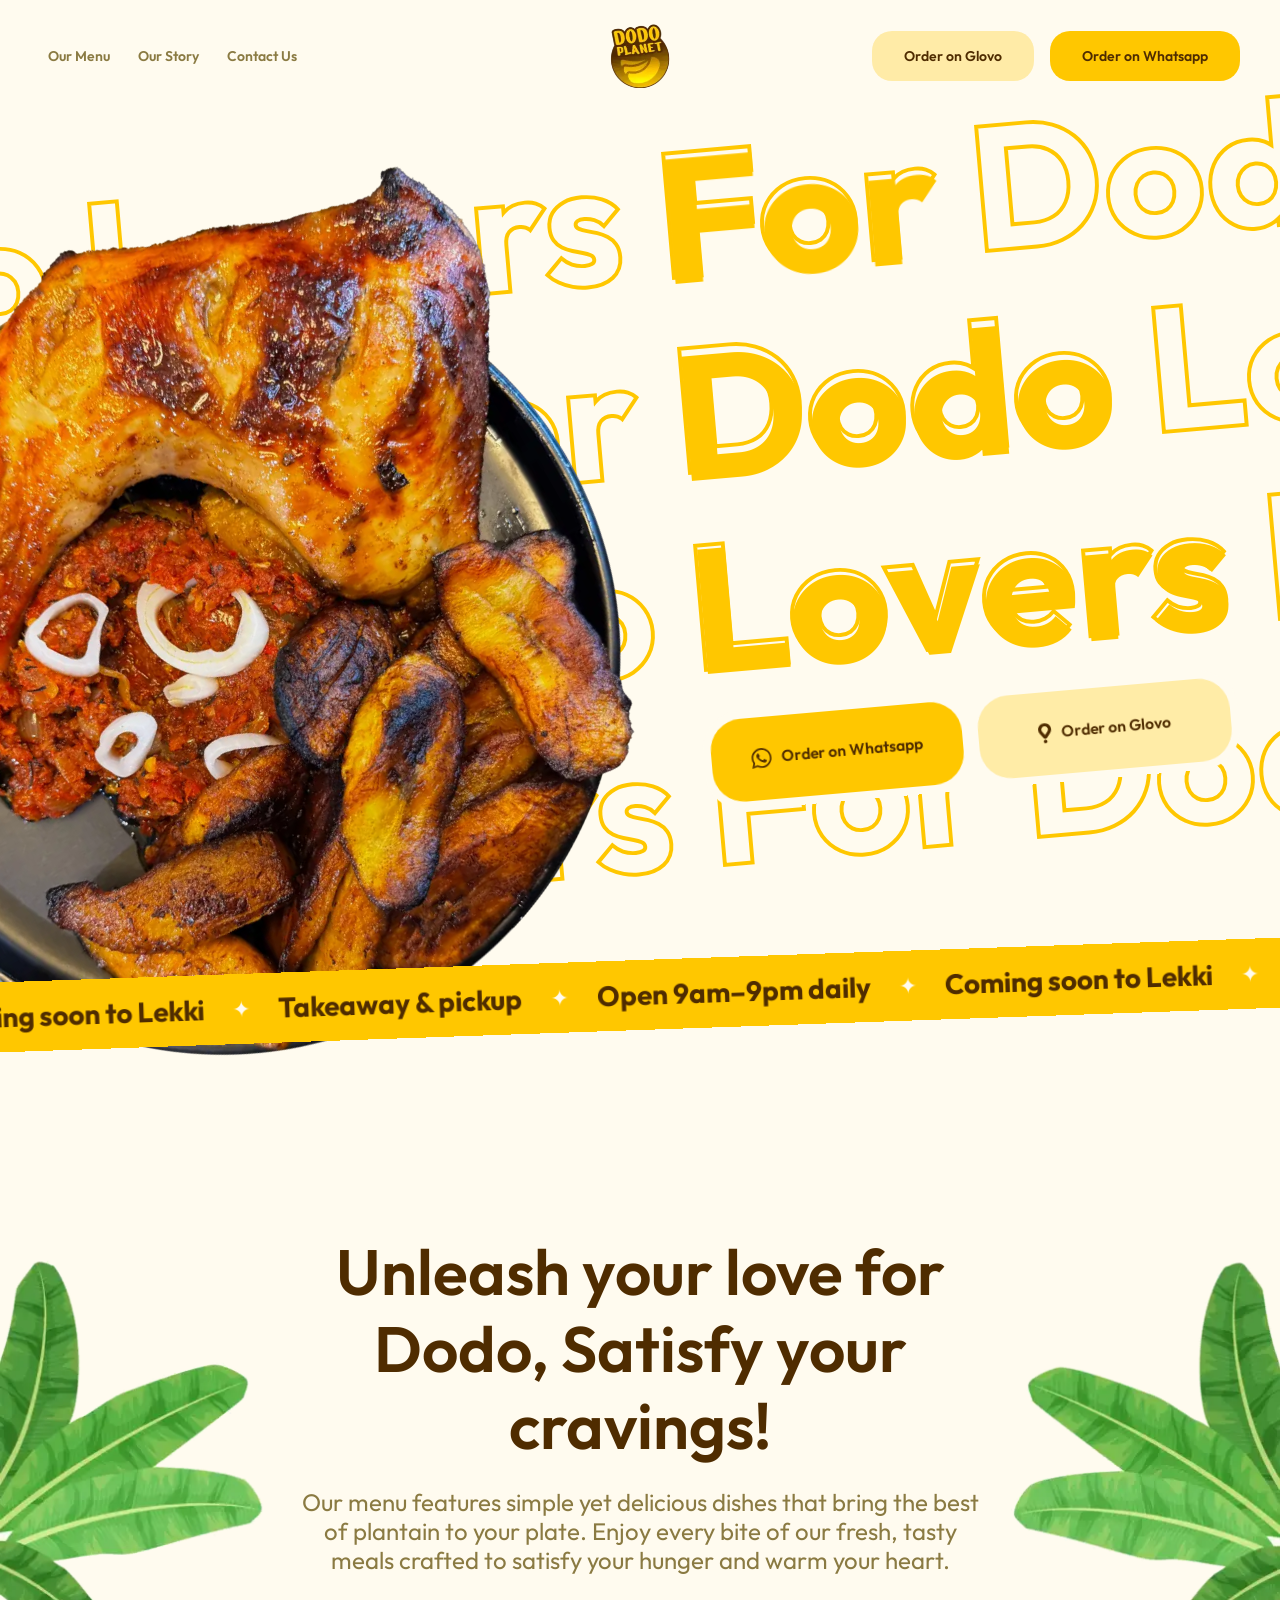
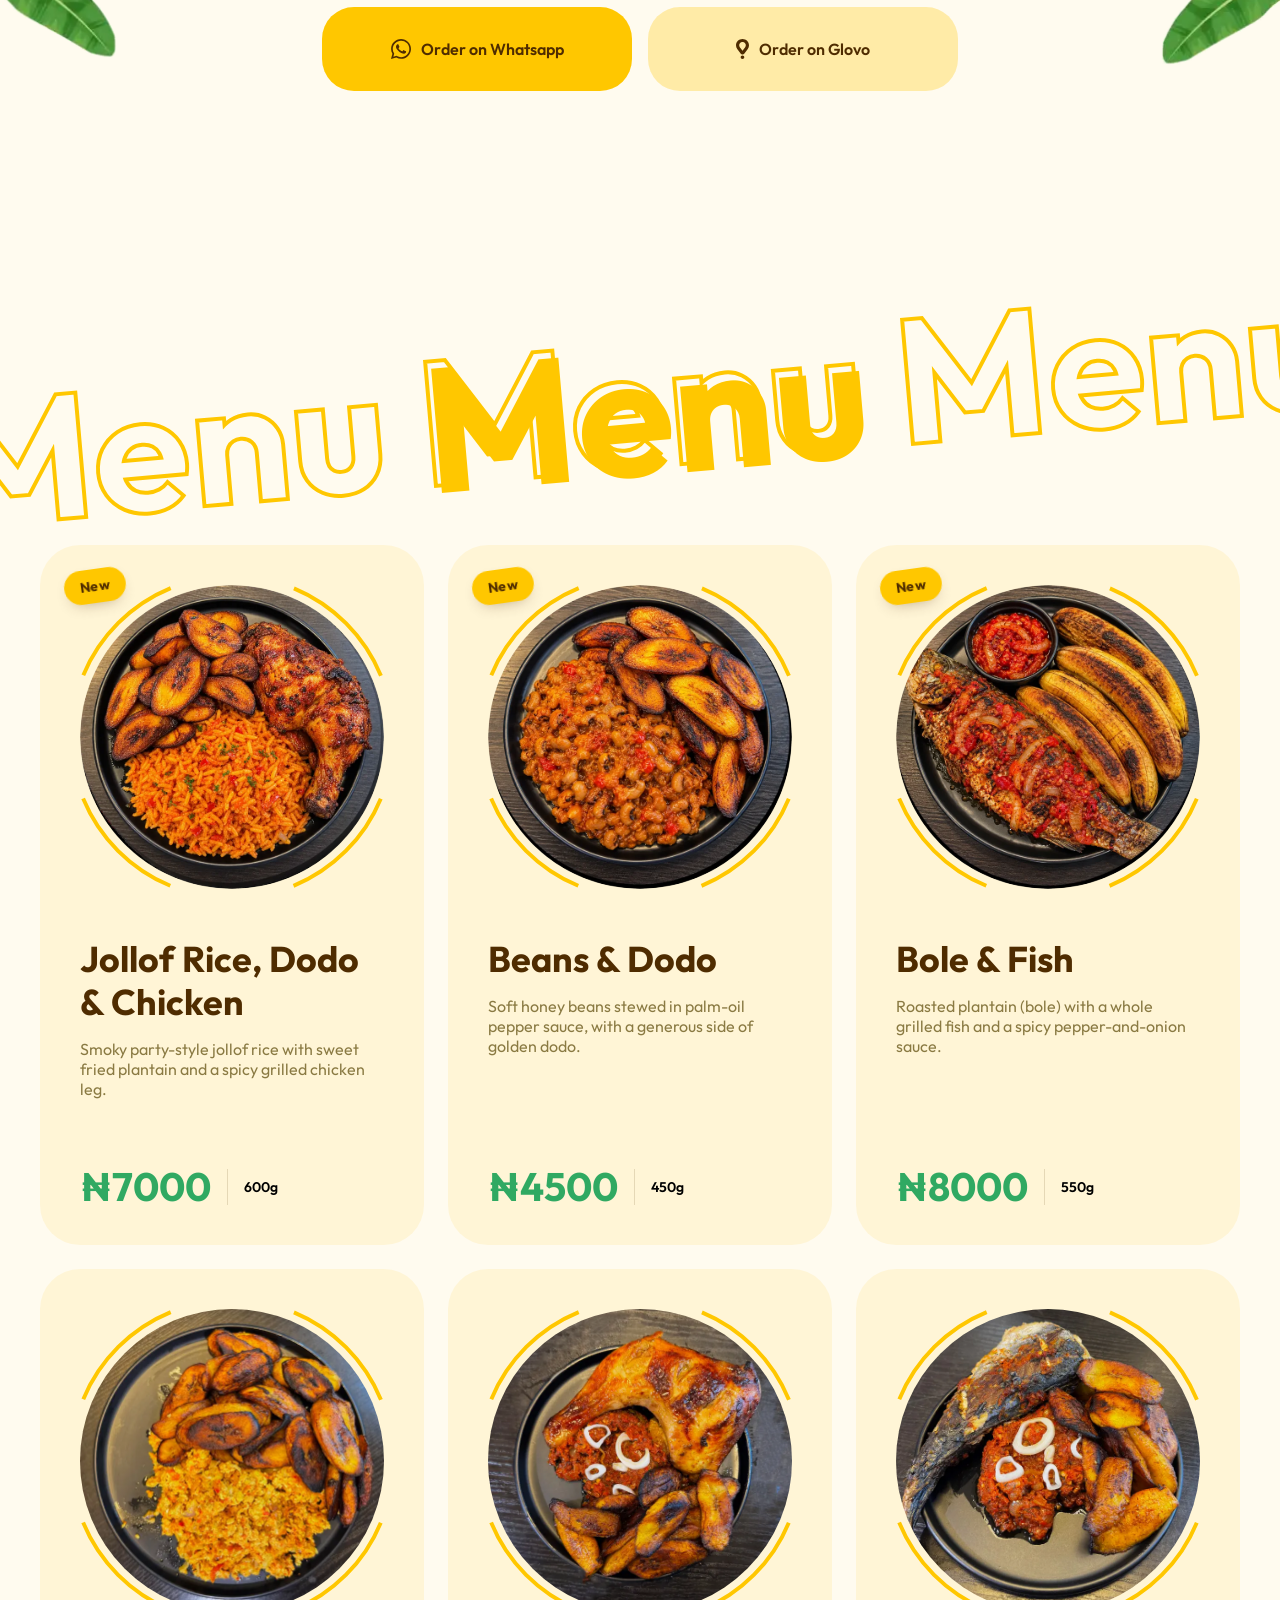
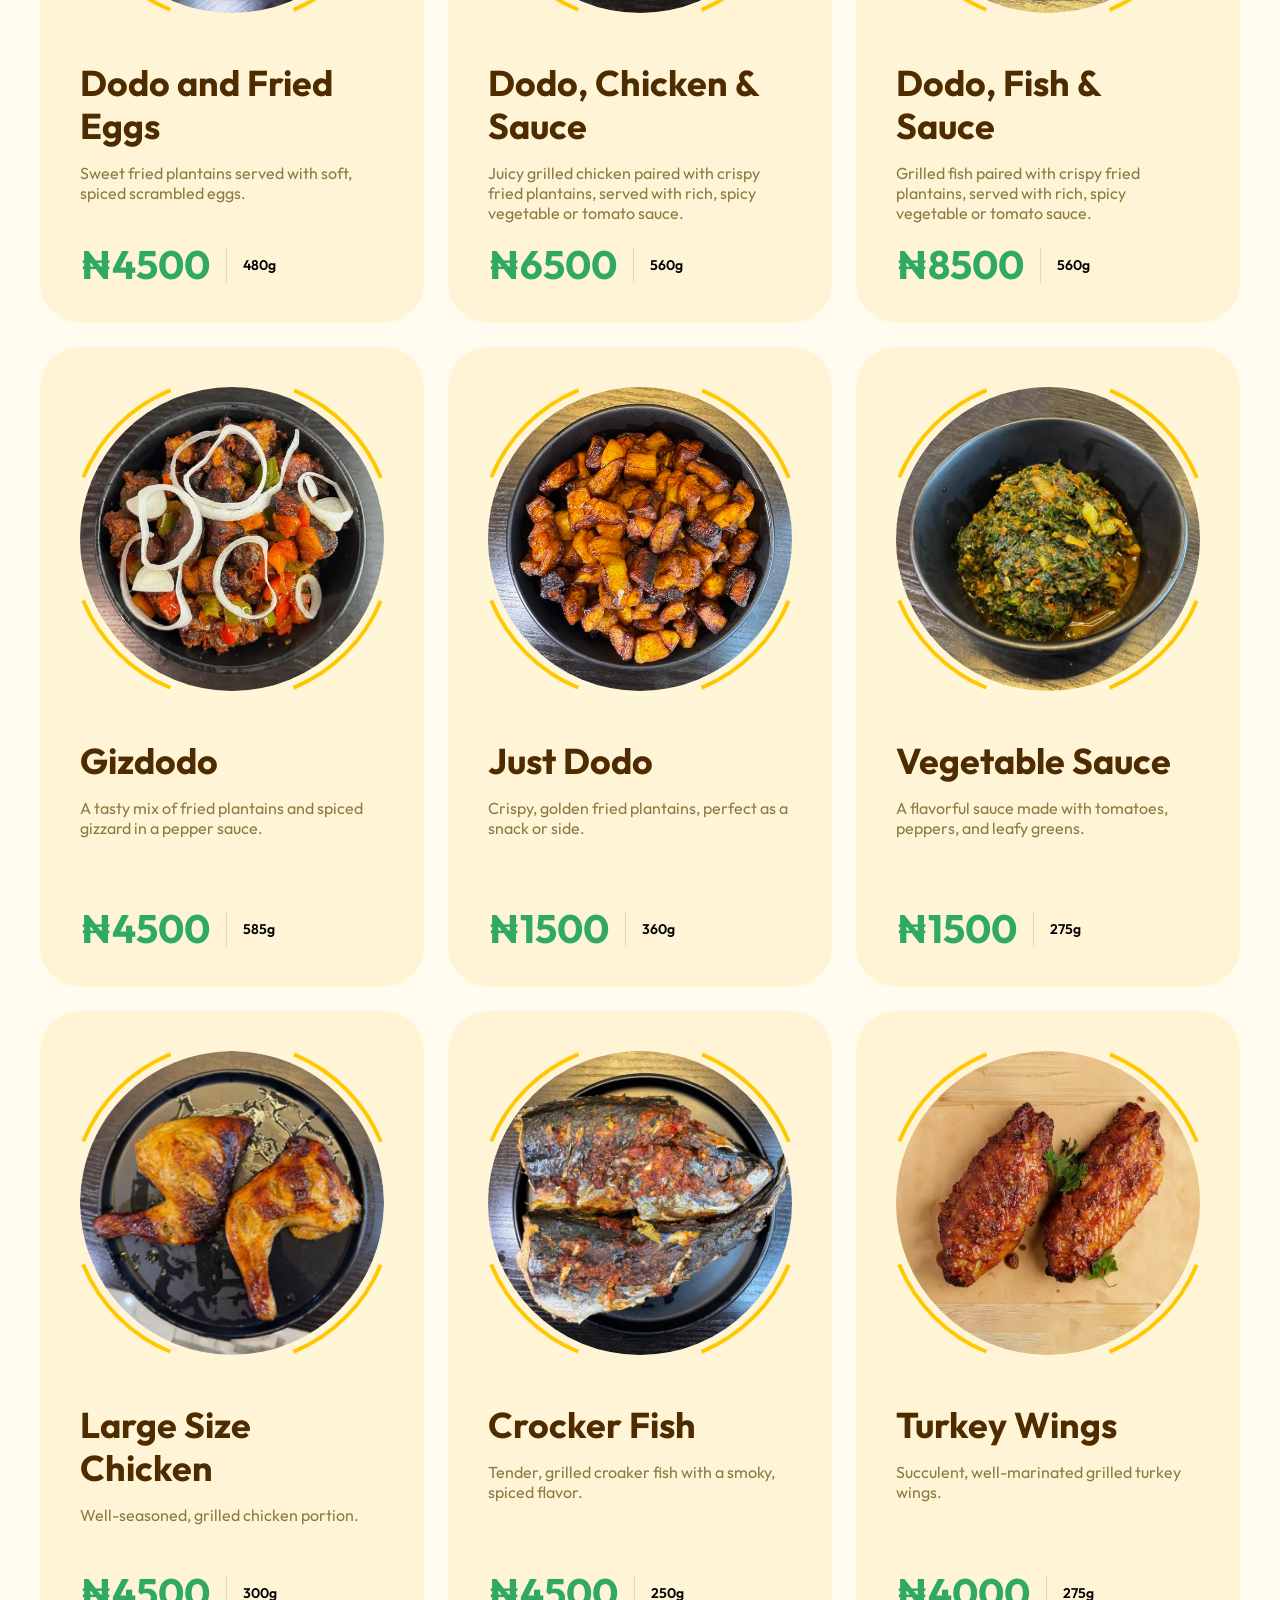
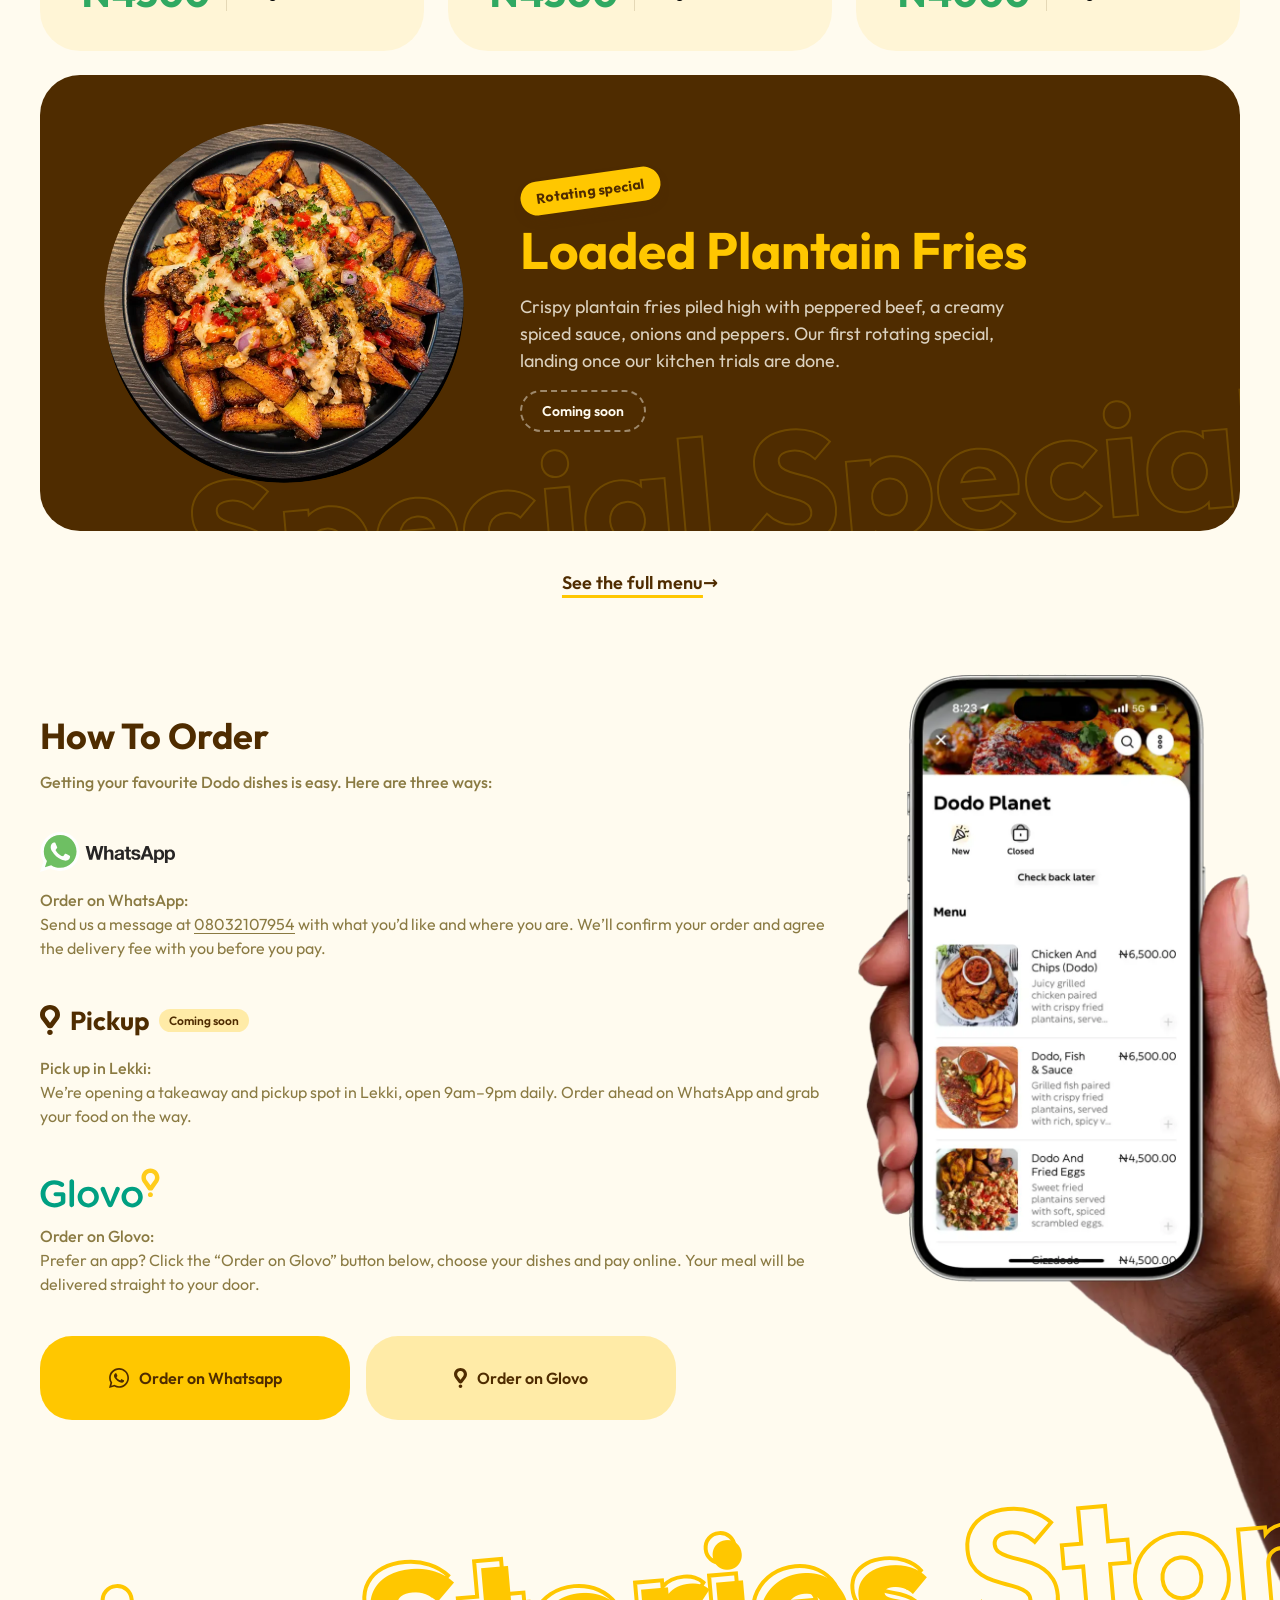
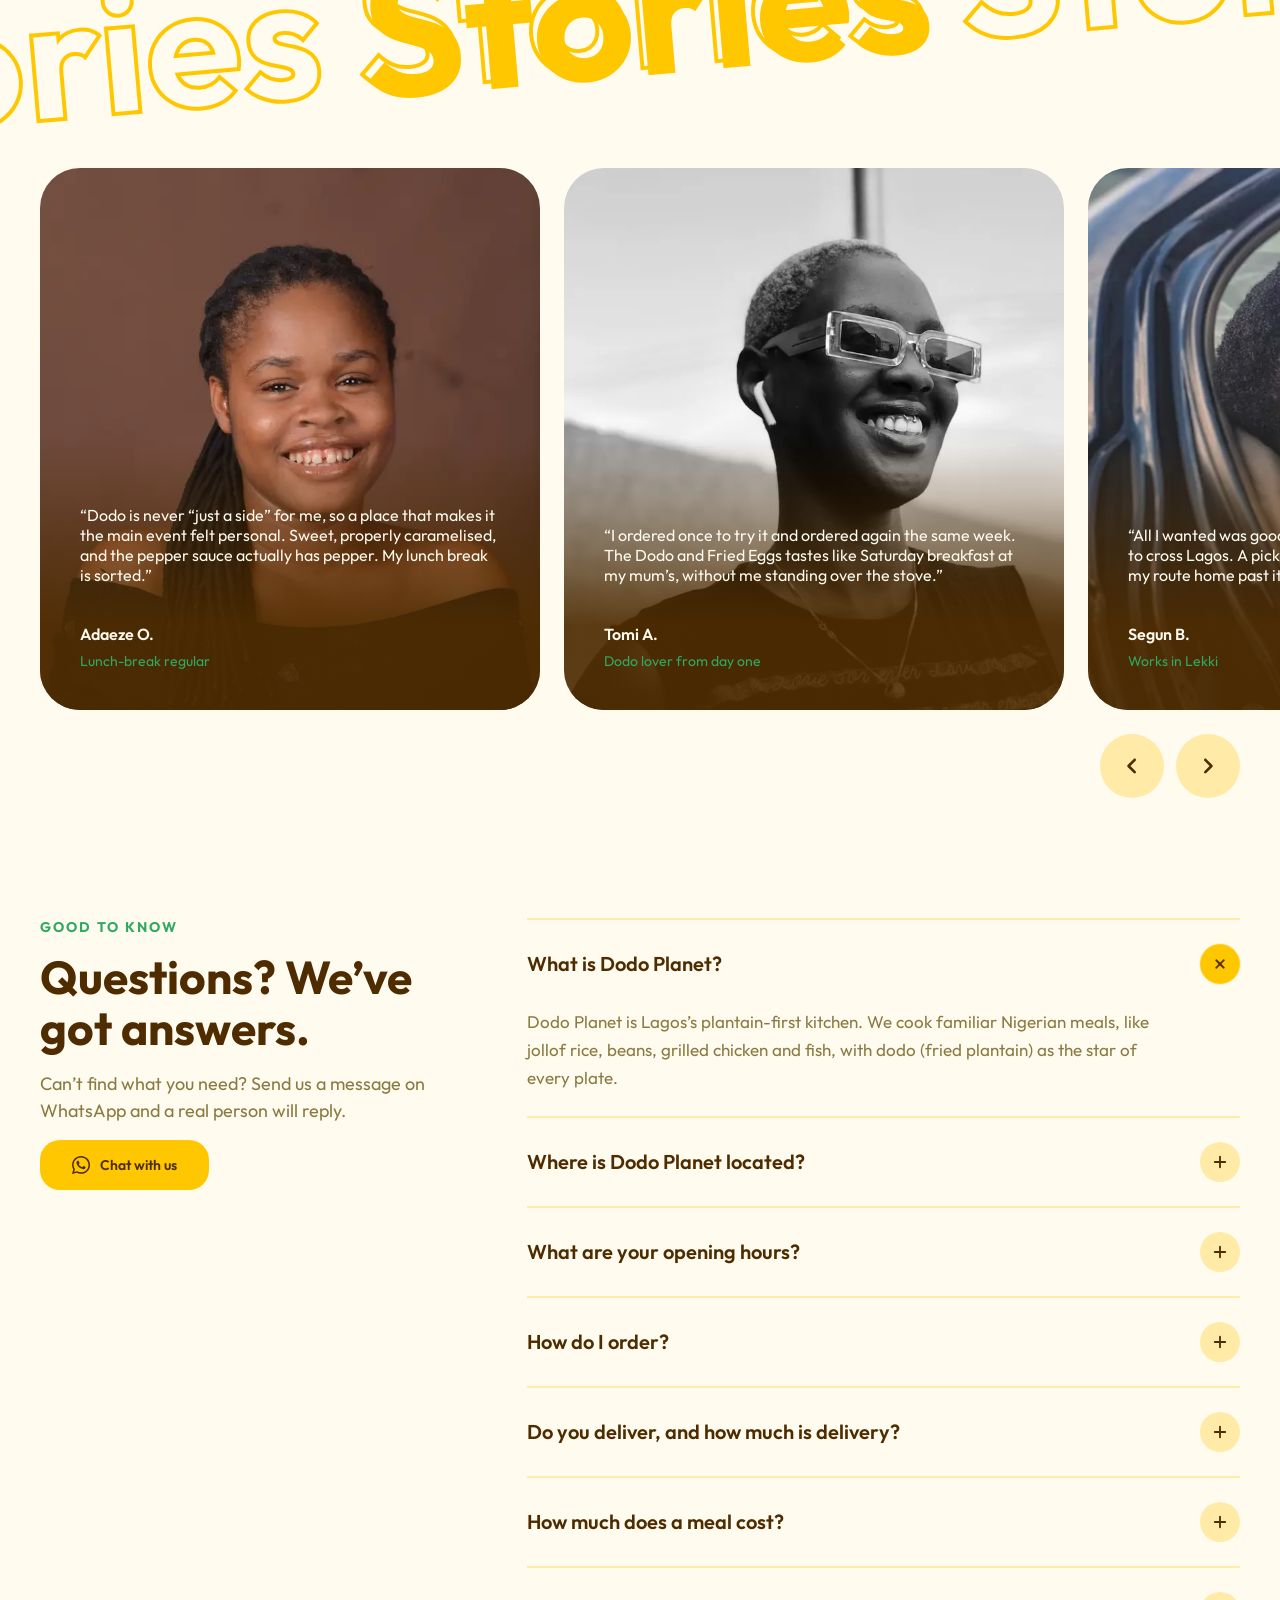
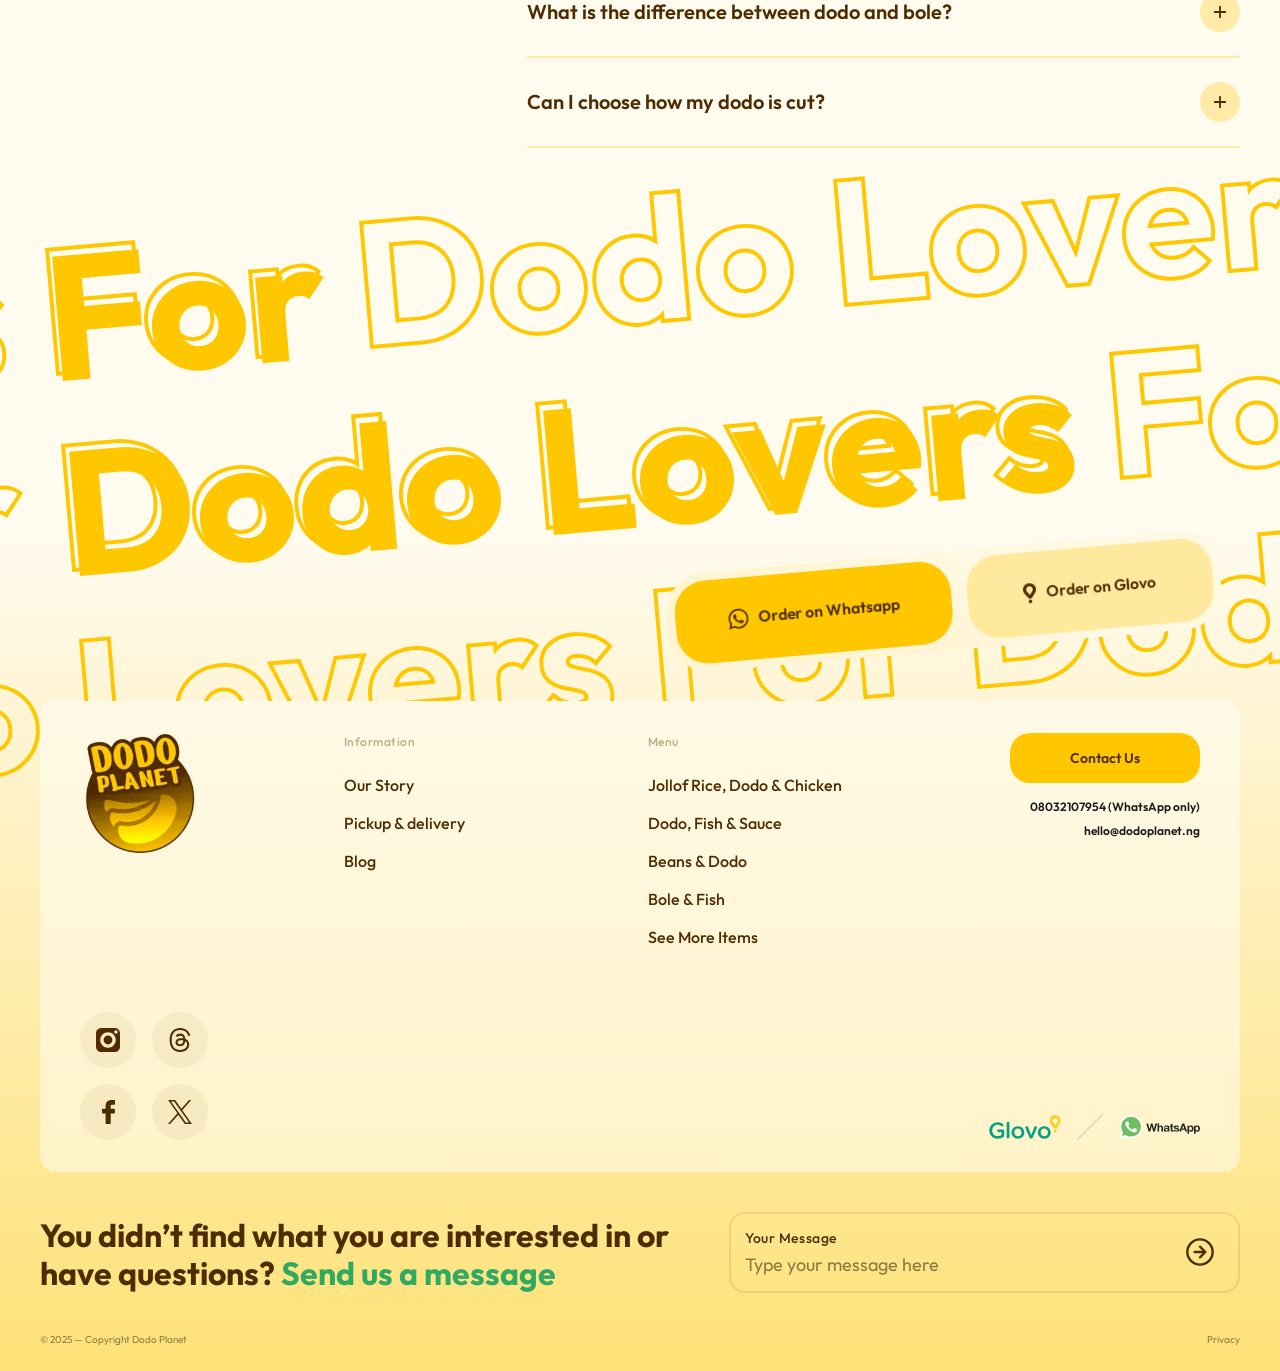
==== commit 1c3eb2db: "SEO/AEO, FAQ, blog, analytics hook, 404 and performance pass - Canonical URLs, Open Graph/Twitter ca" ====
--- a/index.html
+++ b/index.html
@@ -1,39 +1,44 @@
 <!doctype html>
-<html lang="en" class="no-js">
+<html lang="en-NG" class="no-js">
 <head>
   <meta charset="utf-8">
   <meta name="viewport" content="width=device-width, initial-scale=1">
-  <title>Dodo Planet — For Dodo Lovers</title>
-  <meta name="description" content="Lagos’s plantain-first kitchen. Jollof Rice, Dodo &amp; Chicken, Dodo, Fish &amp; Sauce, Beans &amp; Dodo, Gizdodo and more. Coming soon to Lekki. Order on WhatsApp or Glovo.">
+  <title>Dodo Planet | Lagos’s Plantain-First Kitchen</title>
+  <meta name="description" content="Dodo Planet is Lagos’s plantain-first kitchen: jollof rice, beans, fish and chicken served with golden dodo. Takeaway &amp; pickup coming soon to Lekki. Order on WhatsApp or Glovo.">
+  <link rel="canonical" href="https://dodoplanet.ng/">
   <meta name="theme-color" content="#FFFBEF">
-  <meta property="og:title" content="Dodo Planet — For Dodo Lovers">
-  <meta property="og:description" content="Lagos’s plantain-first kitchen. Coming soon to Lekki. Order on WhatsApp or Glovo.">
+  <meta property="og:site_name" content="Dodo Planet">
+  <meta property="og:locale" content="en_NG">
   <meta property="og:type" content="website">
-  <meta property="og:url" content="https://dodo-planet.netlify.app/">
-  <meta property="og:image" content="https://dodo-planet.netlify.app/assets/img/og.jpg">
+  <meta property="og:title" content="Dodo Planet | Lagos’s Plantain-First Kitchen">
+  <meta property="og:description" content="Dodo Planet is Lagos’s plantain-first kitchen: jollof rice, beans, fish and chicken served with golden dodo. Takeaway &amp; pickup coming soon to Lekki. Order on WhatsApp or Glovo.">
+  <meta property="og:url" content="https://dodoplanet.ng/">
+  <meta property="og:image" content="https://dodoplanet.ng/assets/img/og.jpg">
   <meta property="og:image:width" content="1200">
   <meta property="og:image:height" content="630">
   <meta name="twitter:card" content="summary_large_image">
-  <link rel="icon" type="image/png" href="assets/img/favicon.png">
-  <link rel="apple-touch-icon" href="assets/img/apple-touch-icon.png">
-
-  <link rel="preload" as="font" type="font/woff2" href="assets/fonts/outfit-700.woff2" crossorigin>
-  <link rel="preload" as="font" type="font/woff2" href="assets/fonts/outfit-600.woff2" crossorigin>
-  <link rel="preload" as="image" href="assets/img/hero-plate.webp" fetchpriority="high">
-  <link rel="stylesheet" href="styles.css">
+  <link rel="icon" type="image/png" href="/assets/img/favicon.png">
+  <link rel="apple-touch-icon" href="/assets/img/apple-touch-icon.png">
+  <link rel="preload" as="font" type="font/woff2" href="/assets/fonts/outfit-700.woff2" crossorigin>
+  <link rel="preload" as="font" type="font/woff2" href="/assets/fonts/outfit-600.woff2" crossorigin>
+  <link rel="preload" as="image" href="/assets/img/hero-plate.webp" imagesrcset="/assets/img/hero-plate-700.webp 700w, /assets/img/hero-plate-1000.webp 1000w, /assets/img/hero-plate.webp 1400w" imagesizes="(max-width: 767px) min(161vw, 789px), min(86vw, 1112px)" fetchpriority="high">
+  <link rel="stylesheet" href="/styles.min.css?v=e7958376">
   <script>document.documentElement.classList.replace('no-js','js')</script>
+  <script type="application/ld+json">{"@context":"https://schema.org","@type":"Restaurant","@id":"https://dodoplanet.ng/#restaurant","name":"Dodo Planet","legalName":"Dodo Planet Ltd","alternateName":"Dodo Planet Lagos","url":"https://dodoplanet.ng/","logo":"https://dodoplanet.ng/assets/img/apple-touch-icon.png","image":"https://dodoplanet.ng/assets/img/og.jpg","description":"Lagos’s plantain-first kitchen: Nigerian meals like jollof rice, beans, grilled chicken and fish, built around dodo (fried plantain). Takeaway and pickup coming soon to Lekki.","slogan":"For Dodo Lovers","servesCuisine":["Nigerian","West African","Plantain dishes"],"priceRange":"₦1,500–₦8,500","currenciesAccepted":"NGN","telephone":"+2348032107954","email":"hello@dodoplanet.ng","address":{"@type":"PostalAddress","addressLocality":"Lekki","addressRegion":"Lagos","addressCountry":"NG"},"areaServed":{"@type":"City","name":"Lagos"},"hasMenu":"https://dodoplanet.ng/menu.html","acceptsReservations":false,"foundingDate":"2023-02-28"}</script>
+  <script type="application/ld+json">{"@context":"https://schema.org","@type":"WebSite","@id":"https://dodoplanet.ng/#website","url":"https://dodoplanet.ng/","name":"Dodo Planet","publisher":{"@id":"https://dodoplanet.ng/#restaurant"},"inLanguage":"en-NG"}</script>
+  <script type="application/ld+json">{"@context":"https://schema.org","@type":"FAQPage","mainEntity":[{"@type":"Question","name":"What is Dodo Planet?","acceptedAnswer":{"@type":"Answer","text":"Dodo Planet is Lagos’s plantain-first kitchen. We cook familiar Nigerian meals, like jollof rice, beans, grilled chicken and fish, with dodo (fried plantain) as the star of every plate."}},{"@type":"Question","name":"Where is Dodo Planet located?","acceptedAnswer":{"@type":"Answer","text":"We’re relaunching as a takeaway and pickup spot in Lekki, Lagos. The exact address will be announced soon. Until then, you can order on WhatsApp or Glovo."}},{"@type":"Question","name":"What are your opening hours?","acceptedAnswer":{"@type":"Answer","text":"Our Lekki takeaway and pickup spot will open from 9am to 9pm, every day of the week."}},{"@type":"Question","name":"How do I order?","acceptedAnswer":{"@type":"Answer","text":"Send us a WhatsApp message on 08032107954, or order through Glovo. Once our Lekki spot opens, you can also order ahead and pick up."}},{"@type":"Question","name":"Do you deliver, and how much is delivery?","acceptedAnswer":{"@type":"Answer","text":"Yes. When you order on WhatsApp, the delivery fee depends on where you are, and we agree it with you before you pay. Glovo also delivers our meals."}},{"@type":"Question","name":"How much does a meal cost?","acceptedAnswer":{"@type":"Answer","text":"Meals start at ₦1,500 for Just Dodo and go up to ₦8,500 for Dodo, Fish & Sauce. Most full meals are between ₦4,000 and ₦8,500."}},{"@type":"Question","name":"What is the difference between dodo and bole?","acceptedAnswer":{"@type":"Answer","text":"Dodo is ripe plantain sliced and fried until golden and caramelised. Bole is ripe plantain roasted whole over a flame until smoky, a South-South favourite often eaten with grilled fish and pepper sauce."}},{"@type":"Question","name":"Can I choose how my dodo is cut?","acceptedAnswer":{"@type":"Answer","text":"Yes. Tell us if you prefer your dodo diced or in long slices when you order."}}]}</script>
 </head>
 <body>
 
 <!-- ============ HEADER ============ -->
 <header class="site-header">
   <nav class="nav-links" aria-label="Main">
-    <a href="menu.html">Our Menu</a>
-    <a href="our-story.html" class="hide-sm">Our Story</a>
+    <a href="/menu.html">Our Menu</a>
+    <a href="/our-story.html" class="hide-sm">Our Story</a>
     <a href="#contact">Contact Us</a>
   </nav>
-  <a href="index.html" class="brand" aria-label="Dodo Planet home">
-    <span class="logo"><img src="assets/img/logo.webp" alt="Dodo Planet" width="64" height="64"></span>
+  <a href="/" class="brand" aria-label="Dodo Planet home">
+    <span class="logo"><img src="/assets/img/logo-160.webp" alt="Dodo Planet" width="64" height="64"></span>
   </a>
   <div class="nav-cta hide-sm">
     <a class="btn btn-sm btn-soft" data-order="glovo" href="#">Order on Glovo</a>
@@ -45,7 +50,7 @@
 
   <!-- ============ HERO ============ -->
   <section class="hero" aria-labelledby="hero-title">
-    <h1 id="hero-title" class="sr-only">For Dodo Lovers</h1>
+    <h1 id="hero-title" class="sr-only">Dodo Planet: For Dodo Lovers. Lagos’s plantain-first kitchen</h1>
 
     <!-- desktop / tablet composition (Figma 1280/1440/1920 frames) -->
     <div class="art hero-art">
@@ -56,7 +61,7 @@
         <span class="outline row" style="--rx:-3352.35;--ry:600">For Dodo Lovers For Dodo Lovers For Dodo Lovers For Dodo Lovers For Dodo Lovers For Dodo Lovers</span>
       </div>
       <div class="hero-plate-clip" aria-hidden="true">
-        <img class="hero-plate" src="assets/img/hero-plate.webp" alt="" width="1400" height="1400" fetchpriority="high">
+        <img class="hero-plate" src="/assets/img/hero-plate.webp" srcset="/assets/img/hero-plate-700.webp 700w, /assets/img/hero-plate-1000.webp 1000w, /assets/img/hero-plate.webp 1400w" sizes="(max-width: 767px) min(161vw, 789px), min(86vw, 1112px)" alt="" width="1400" height="1400" fetchpriority="high">
       </div>
       <div aria-hidden="true">
         <span class="solid word" style="--x:813;--y:211.5">For</span>
@@ -64,15 +69,15 @@
         <span class="solid word" style="--x:978.5;--y:598.5">Lovers</span>
       </div>
       <div class="pill" style="--x:989.7;--y:753.9">
-        <a class="btn btn-primary" data-order="whatsapp" href="#"><img src="assets/img/whatsapp.svg" alt="" width="20" height="20">Order on Whatsapp</a>
-        <a class="btn btn-soft" data-order="glovo" href="#"><img src="assets/img/pin.svg" alt="" width="13" height="20">Order on Glovo</a>
+        <a class="btn btn-primary" data-order="whatsapp" href="#"><img src="/assets/img/whatsapp.svg" alt="" width="20" height="20">Order on Whatsapp</a>
+        <a class="btn btn-soft" data-order="glovo" href="#"><img src="/assets/img/pin.svg" alt="" width="13" height="20">Order on Glovo</a>
       </div>
     </div>
 
     <!-- phone composition (Figma mobile frame, 393 wide) -->
     <div class="art-m hero-art-m">
       <div class="plate-m-clip" aria-hidden="true">
-        <img class="plate-m" src="assets/img/hero-plate.webp" alt="" width="1400" height="1400">
+        <img class="plate-m" src="/assets/img/hero-plate.webp" srcset="/assets/img/hero-plate-700.webp 700w, /assets/img/hero-plate-1000.webp 1000w, /assets/img/hero-plate.webp 1400w" sizes="(max-width: 767px) min(161vw, 789px), min(86vw, 1112px)" alt="" width="1400" height="1400" fetchpriority="high">
       </div>
       <div class="rows" style="--x:-388.59;--y:133.14;--w:942.96;--h:509.75" aria-hidden="true">
         <span class="outline row" style="--rx:-352.8;--ry:0">For Dodo Lovers For Dodo Lovers</span>
@@ -86,8 +91,8 @@
         <span class="solid word" style="--x:194.55;--y:440.99">Lovers</span>
       </div>
       <div class="pill pill-m" style="--x:196.5;--y:607.04">
-        <a class="btn btn-primary" data-order="whatsapp" href="#"><img src="assets/img/whatsapp.svg" alt="" width="20" height="20">Order on Whatsapp</a>
-        <a class="btn btn-soft" data-order="glovo" href="#"><img src="assets/img/pin.svg" alt="" width="13" height="20">Order on Glovo</a>
+        <a class="btn btn-primary" data-order="whatsapp" href="#"><img src="/assets/img/whatsapp.svg" alt="" width="20" height="20">Order on Whatsapp</a>
+        <a class="btn btn-soft" data-order="glovo" href="#"><img src="/assets/img/pin.svg" alt="" width="13" height="20">Order on Glovo</a>
       </div>
     </div>
   </section>
@@ -99,16 +104,16 @@
 
   <!-- ============ ABOUT ============ -->
   <section class="about" id="about">
-    <img class="leaf leaf-l" src="assets/img/leaf-left.webp" alt="" width="275" height="537" loading="lazy">
+    <img class="leaf leaf-l" src="/assets/img/leaf-left.webp" srcset="/assets/img/leaf-left-275.webp 275w, /assets/img/leaf-left.webp 550w" sizes="(max-width: 767px) 47vw, min(21vw, 275px)" alt="" width="275" height="537" loading="lazy">
     <div class="about-inner reveal">
       <h2>Unleash your love for Dodo, Satisfy your cravings!</h2>
       <p>Our menu features simple yet delicious dishes that bring the best of plantain to your plate. Enjoy every bite of our fresh, tasty meals crafted to satisfy your hunger and warm your heart.</p>
       <div class="btn-row">
-        <a class="btn btn-primary btn-wide" data-order="whatsapp" href="#"><img src="assets/img/whatsapp.svg" alt="" width="20" height="20">Order on Whatsapp</a>
-        <a class="btn btn-soft btn-wide" data-order="glovo" href="#"><img src="assets/img/pin.svg" alt="" width="13" height="20">Order on Glovo</a>
-      </div>
-    </div>
-    <img class="leaf leaf-r" src="assets/img/leaf-right.webp" alt="" width="271" height="537" loading="lazy">
+        <a class="btn btn-primary btn-wide" data-order="whatsapp" href="#"><img src="/assets/img/whatsapp.svg" alt="" width="20" height="20">Order on Whatsapp</a>
+        <a class="btn btn-soft btn-wide" data-order="glovo" href="#"><img src="/assets/img/pin.svg" alt="" width="13" height="20">Order on Glovo</a>
+      </div>
+    </div>
+    <img class="leaf leaf-r" src="/assets/img/leaf-right.webp" srcset="/assets/img/leaf-right-271.webp 271w, /assets/img/leaf-right.webp 542w" sizes="(max-width: 767px) 46vw, min(21vw, 271px)" alt="" width="271" height="537" loading="lazy">
   </section>
 
   <!-- ============ MENU ============ -->
@@ -121,84 +126,84 @@
 
     <div class="menu-grid">
       <article class="dish reveal" id="rice-dodo-chicken" data-cat="new">
-        <span class="sticker">New</span><div class="dish-img"><span class="mask"><img src="assets/img/dish-rice-chicken.webp" alt="Jollof rice with fried plantain and grilled chicken" loading="lazy" width="720" height="720"></span></div>
+        <span class="sticker">New</span><div class="dish-img"><span class="mask"><img src="/assets/img/dish-rice-chicken.webp" alt="Jollof rice with fried plantain and grilled chicken" loading="lazy" width="720" height="720"></span></div>
         <div class="dish-body">
           <div><h3>Jollof Rice, Dodo &amp; Chicken</h3><p>Smoky party-style jollof rice with sweet fried plantain and a spicy grilled chicken leg.</p></div>
           <div class="price"><strong>₦7000</strong><span>600g</span></div>
         </div>
       </article>
       <article class="dish reveal" id="beans-dodo" data-cat="new">
-        <span class="sticker">New</span><div class="dish-img"><span class="mask"><img src="assets/img/dish-beans.webp" alt="Stewed beans with fried plantain" loading="lazy" width="720" height="720"></span></div>
+        <span class="sticker">New</span><div class="dish-img"><span class="mask"><img src="/assets/img/dish-beans.webp" alt="Stewed beans with fried plantain" loading="lazy" width="720" height="720"></span></div>
         <div class="dish-body">
           <div><h3>Beans &amp; Dodo</h3><p>Soft honey beans stewed in palm-oil pepper sauce, with a generous side of golden dodo.</p></div>
           <div class="price"><strong>₦4500</strong><span>450g</span></div>
         </div>
       </article>
       <article class="dish reveal" id="bole-fish" data-cat="new">
-        <span class="sticker">New</span><div class="dish-img"><span class="mask"><img src="assets/img/dish-bole-fish.webp" alt="Roasted plantain with grilled fish and pepper sauce" loading="lazy" width="720" height="720"></span></div>
+        <span class="sticker">New</span><div class="dish-img"><span class="mask"><img src="/assets/img/dish-bole-fish.webp" alt="Roasted plantain with grilled fish and pepper sauce" loading="lazy" width="720" height="720"></span></div>
         <div class="dish-body">
           <div><h3>Bole &amp; Fish</h3><p>Roasted plantain (bole) with a whole grilled fish and a spicy pepper-and-onion sauce.</p></div>
           <div class="price"><strong>₦8000</strong><span>550g</span></div>
         </div>
       </article>
       <article class="dish reveal" id="dodo-fried-eggs" data-cat="classic">
-        <div class="dish-img"><span class="mask"><img src="assets/img/dish-1.webp" alt="Dodo and fried eggs" style="--s:118.04%;--l:-5.6%;--t:-10.24%" loading="lazy" width="720" height="720"></span></div>
+        <div class="dish-img"><span class="mask"><img src="/assets/img/dish-1.webp" alt="Dodo and fried eggs" style="--s:118.04%;--l:-5.6%;--t:-10.24%" loading="lazy" width="720" height="720"></span></div>
         <div class="dish-body">
           <div><h3>Dodo and Fried Eggs</h3><p>Sweet fried plantains served with soft, spiced scrambled eggs.</p></div>
           <div class="price"><strong>₦4500</strong><span>480g</span></div>
         </div>
       </article>
       <article class="dish reveal" id="dodo-chicken-sauce" data-cat="classic">
-        <div class="dish-img"><span class="mask"><img src="assets/img/dish-2.webp" alt="Dodo, chicken and sauce" style="--s:107.75%;--l:-2.67%;--t:-3.56%" loading="lazy" width="720" height="720"></span></div>
+        <div class="dish-img"><span class="mask"><img src="/assets/img/dish-2.webp" alt="Dodo, chicken and sauce" style="--s:107.75%;--l:-2.67%;--t:-3.56%" loading="lazy" width="720" height="720"></span></div>
         <div class="dish-body">
           <div><h3>Dodo, Chicken &amp; Sauce</h3><p>Juicy grilled chicken paired with crispy fried plantains, served with rich, spicy vegetable or tomato sauce.</p></div>
           <div class="price"><strong>₦6500</strong><span>560g</span></div>
         </div>
       </article>
       <article class="dish reveal" id="dodo-fish-sauce" data-cat="classic">
-        <div class="dish-img"><span class="mask"><img src="assets/img/dish-3.webp" alt="Dodo, fish and sauce" style="--s:109.15%;--l:-6.26%;--t:-5.15%" loading="lazy" width="720" height="720"></span></div>
+        <div class="dish-img"><span class="mask"><img src="/assets/img/dish-3.webp" alt="Dodo, fish and sauce" style="--s:109.15%;--l:-6.26%;--t:-5.15%" loading="lazy" width="720" height="720"></span></div>
         <div class="dish-body">
           <div><h3>Dodo, Fish &amp; Sauce</h3><p>Grilled fish paired with crispy fried plantains, served with rich, spicy vegetable or tomato sauce.</p></div>
           <div class="price"><strong>₦8500</strong><span>560g</span></div>
         </div>
       </article>
       <article class="dish reveal" id="gizdodo" data-cat="classic">
-        <div class="dish-img"><span class="mask"><img src="assets/img/dish-4.webp" alt="Gizdodo" style="--s:148.18%;--l:-20.62%;--t:-24.36%" loading="lazy" width="720" height="720"></span></div>
+        <div class="dish-img"><span class="mask"><img src="/assets/img/dish-4.webp" alt="Gizdodo" style="--s:148.18%;--l:-20.62%;--t:-24.36%" loading="lazy" width="720" height="720"></span></div>
         <div class="dish-body">
           <div><h3>Gizdodo</h3><p>A tasty mix of fried plantains and spiced gizzard in a pepper sauce.</p></div>
           <div class="price"><strong>₦4500</strong><span>585g</span></div>
         </div>
       </article>
       <article class="dish reveal" id="just-dodo" data-cat="classic">
-        <div class="dish-img"><span class="mask"><img src="assets/img/dish-5.webp" alt="Just dodo" style="--s:121.48%;--l:-12%;--t:-10.2%" loading="lazy" width="720" height="720"></span></div>
+        <div class="dish-img"><span class="mask"><img src="/assets/img/dish-5.webp" alt="Just dodo" style="--s:121.48%;--l:-12%;--t:-10.2%" loading="lazy" width="720" height="720"></span></div>
         <div class="dish-body">
           <div><h3>Just Dodo</h3><p>Crispy, golden fried plantains, perfect as a snack or side.</p></div>
           <div class="price"><strong>₦1500</strong><span>360g</span></div>
         </div>
       </article>
       <article class="dish reveal" id="vegetable-sauce" data-cat="classic">
-        <div class="dish-img"><span class="mask"><img src="assets/img/dish-6.webp" alt="Vegetable sauce" style="--s:109.08%;--l:-2.59%;--t:-3.16%" loading="lazy" width="720" height="720"></span></div>
+        <div class="dish-img"><span class="mask"><img src="/assets/img/dish-6.webp" alt="Vegetable sauce" style="--s:109.08%;--l:-2.59%;--t:-3.16%" loading="lazy" width="720" height="720"></span></div>
         <div class="dish-body">
           <div><h3>Vegetable Sauce</h3><p>A flavorful sauce made with tomatoes, peppers, and leafy greens.</p></div>
           <div class="price"><strong>₦1500</strong><span>275g</span></div>
         </div>
       </article>
       <article class="dish reveal" id="large-chicken" data-cat="classic">
-        <div class="dish-img"><span class="mask"><img src="assets/img/dish-7.webp" alt="Large size chicken" loading="lazy" width="450" height="450"></span></div>
+        <div class="dish-img"><span class="mask"><img src="/assets/img/dish-7.webp" alt="Large size chicken" loading="lazy" width="450" height="450"></span></div>
         <div class="dish-body">
           <div><h3>Large Size Chicken</h3><p>Well-seasoned, grilled chicken portion.</p></div>
           <div class="price"><strong>₦4500</strong><span>300g</span></div>
         </div>
       </article>
       <article class="dish reveal" id="croaker-fish" data-cat="classic">
-        <div class="dish-img"><span class="mask"><img src="assets/img/dish-8.webp" alt="Croaker fish" style="--s:107.86%;--l:-3.29%;--t:-5.99%" loading="lazy" width="720" height="720"></span></div>
+        <div class="dish-img"><span class="mask"><img src="/assets/img/dish-8.webp" alt="Croaker fish" style="--s:107.86%;--l:-3.29%;--t:-5.99%" loading="lazy" width="720" height="720"></span></div>
         <div class="dish-body">
           <div><h3>Crocker Fish</h3><p>Tender, grilled croaker fish with a smoky, spiced flavor.</p></div>
           <div class="price"><strong>₦4500</strong><span>250g</span></div>
         </div>
       </article>
       <article class="dish reveal" id="turkey-wings" data-cat="classic">
-        <div class="dish-img"><span class="mask"><img src="assets/img/dish-9.webp" alt="Turkey wings" loading="lazy" width="720" height="720"></span></div>
+        <div class="dish-img"><span class="mask"><img src="/assets/img/dish-9.webp" alt="Turkey wings" loading="lazy" width="720" height="720"></span></div>
         <div class="dish-body">
           <div><h3>Turkey Wings</h3><p>Succulent, well-marinated grilled turkey wings.</p></div>
           <div class="price"><strong>₦4000</strong><span>275g</span></div>
@@ -207,7 +212,7 @@
     </div>
 
     <article class="special reveal" id="loaded-plantain-fries">
-      <div class="special-img"><span class="mask"><img src="assets/img/dish-loaded-fries.webp" alt="Loaded plantain fries topped with beef, sauce, onions and peppers" loading="lazy" width="720" height="720"></span></div>
+      <div class="special-img"><span class="mask"><img src="/assets/img/dish-loaded-fries.webp" alt="Loaded plantain fries topped with beef, sauce, onions and peppers" loading="lazy" width="720" height="720"></span></div>
       <div class="special-text">
         <span class="sticker sticker-static">Rotating special</span>
         <h3>Loaded Plantain Fries</h3>
@@ -215,7 +220,7 @@
         <span class="soon">Coming soon</span>
       </div>
     </article>
-    <div class="menu-more"><a class="link-arrow" href="menu.html">See the full menu</a></div>
+    <div class="menu-more"><a class="link-arrow" href="/menu.html">See the full menu</a></div>
   </section>
 
   <!-- ============ HOW TO ORDER ============ -->
@@ -226,23 +231,23 @@
         <p>Getting your favourite Dodo dishes is easy. Here are three ways:</p>
       </div>
       <div class="order-opt">
-        <img src="assets/img/whatsapp-logo.svg" alt="WhatsApp" width="135" height="40" loading="lazy">
+        <img src="/assets/img/whatsapp-logo.svg" alt="WhatsApp" width="135" height="40" loading="lazy">
         <p><b>Order on WhatsApp:</b><br>Send us a message at <a href="https://wa.me/2348032107954" class="inline-link">08032107954</a> with what you’d like and where you are. We’ll confirm your order and agree the delivery fee with you before you pay.</p>
       </div>
       <div class="order-opt">
-        <span class="opt-label"><img src="assets/img/pin.svg" alt="" width="20" height="31">Pickup <em>Coming soon</em></span>
+        <span class="opt-label"><img src="/assets/img/pin.svg" alt="" width="20" height="31">Pickup <em>Coming soon</em></span>
         <p><b>Pick up in Lekki:</b><br>We’re opening a takeaway and pickup spot in Lekki, open 9am–9pm daily. Order ahead on WhatsApp and grab your food on the way.</p>
       </div>
       <div class="order-opt">
-        <img src="assets/img/glovo-logo.svg" alt="Glovo" width="120" height="40" loading="lazy">
+        <img src="/assets/img/glovo-logo.svg" alt="Glovo" width="120" height="40" loading="lazy">
         <p><b>Order on Glovo:</b><br>Prefer an app? Click the “Order on Glovo” button below, choose your dishes and pay online. Your meal will be delivered straight to your door.</p>
       </div>
       <div class="btn-row btn-row-left">
-        <a class="btn btn-primary btn-wide" data-order="whatsapp" href="#"><img src="assets/img/whatsapp.svg" alt="" width="20" height="20">Order on Whatsapp</a>
-        <a class="btn btn-soft btn-wide" data-order="glovo" href="#"><img src="assets/img/pin.svg" alt="" width="13" height="20">Order on Glovo</a>
-      </div>
-    </div>
-    <img class="phone" src="assets/img/phone.webp" alt="Dodo Planet menu on Glovo, shown on a phone" width="432" height="926" loading="lazy">
+        <a class="btn btn-primary btn-wide" data-order="whatsapp" href="#"><img src="/assets/img/whatsapp.svg" alt="" width="20" height="20">Order on Whatsapp</a>
+        <a class="btn btn-soft btn-wide" data-order="glovo" href="#"><img src="/assets/img/pin.svg" alt="" width="13" height="20">Order on Glovo</a>
+      </div>
+    </div>
+    <img class="phone" src="/assets/img/phone.webp" alt="Dodo Planet menu on Glovo, shown on a phone" width="432" height="926" loading="lazy">
   </section>
 
   <!-- ============ STORIES ============ -->
@@ -255,24 +260,68 @@
 
     <div class="story-track" tabindex="0" aria-label="Customer stories">
       <figure class="story">
-        <img src="assets/img/story-1.webp" alt="Adaeze O." loading="lazy" width="800" height="1200">
+        <img src="/assets/img/story-1.webp" alt="Adaeze O." loading="lazy" width="800" height="1200">
         <blockquote>“Dodo is never “just a side” for me, so a place that makes it the main event felt personal. Sweet, properly caramelised, and the pepper sauce actually has pepper. My lunch break is sorted.”</blockquote>
         <figcaption><b>Adaeze O.</b><span>Lunch-break regular</span></figcaption>
       </figure>
       <figure class="story">
-        <img src="assets/img/story-2.webp" alt="Tomi A." loading="lazy" width="900" height="1200">
+        <img src="/assets/img/story-2.webp" alt="Tomi A." loading="lazy" width="900" height="1200">
         <blockquote>“I ordered once to try it and ordered again the same week. The Dodo and Fried Eggs tastes like Saturday breakfast at my mum’s, without me standing over the stove.”</blockquote>
         <figcaption><b>Tomi A.</b><span>Dodo lover from day one</span></figcaption>
       </figure>
       <figure class="story">
-        <img src="assets/img/story-3.webp" alt="Segun B." loading="lazy" width="1000" height="593">
+        <img src="/assets/img/story-3.webp" alt="Segun B." loading="lazy" width="1000" height="593">
         <blockquote>“All I wanted was good food without paying crazy delivery to cross Lagos. A pickup spot in Lekki? I’m already planning my route home past it.”</blockquote>
         <figcaption><b>Segun B.</b><span>Works in Lekki</span></figcaption>
       </figure>
     </div>
     <div class="story-nav">
-      <button class="round-btn" data-dir="-1" aria-label="Previous story"><img src="assets/img/chevron.svg" alt="" width="32" height="32" class="flip"></button>
-      <button class="round-btn" data-dir="1" aria-label="Next story"><img src="assets/img/chevron.svg" alt="" width="32" height="32"></button>
+      <button class="round-btn" data-dir="-1" aria-label="Previous story"><img src="/assets/img/chevron.svg" alt="" width="32" height="32" class="flip"></button>
+      <button class="round-btn" data-dir="1" aria-label="Next story"><img src="/assets/img/chevron.svg" alt="" width="32" height="32"></button>
+    </div>
+  </section>
+
+  <!-- ============ FAQ ============ -->
+  <section class="faq" id="faq" aria-labelledby="faq-title">
+    <div class="faq-side reveal">
+      <span class="eyebrow">Good to know</span>
+      <h2 id="faq-title">Questions? We’ve got answers.</h2>
+      <p>Can’t find what you need? Send us a message on WhatsApp and a real person will reply.</p>
+      <a class="btn btn-sm btn-primary" href="https://wa.me/2348032107954" target="_blank" rel="noopener"><img src="/assets/img/whatsapp.svg" alt="" width="18" height="18">Chat with us</a>
+    </div>
+    <div class="faq-list reveal">
+      <details open>
+        <summary>What is Dodo Planet?</summary>
+        <p>Dodo Planet is Lagos’s plantain-first kitchen. We cook familiar Nigerian meals, like jollof rice, beans, grilled chicken and fish, with dodo (fried plantain) as the star of every plate.</p>
+      </details>
+      <details>
+        <summary>Where is Dodo Planet located?</summary>
+        <p>We’re relaunching as a takeaway and pickup spot in Lekki, Lagos. The exact address will be announced soon. Until then, you can order on WhatsApp or Glovo.</p>
+      </details>
+      <details>
+        <summary>What are your opening hours?</summary>
+        <p>Our Lekki takeaway and pickup spot will open from 9am to 9pm, every day of the week.</p>
+      </details>
+      <details>
+        <summary>How do I order?</summary>
+        <p>Send us a WhatsApp message on 08032107954, or order through Glovo. Once our Lekki spot opens, you can also order ahead and pick up.</p>
+      </details>
+      <details>
+        <summary>Do you deliver, and how much is delivery?</summary>
+        <p>Yes. When you order on WhatsApp, the delivery fee depends on where you are, and we agree it with you before you pay. Glovo also delivers our meals.</p>
+      </details>
+      <details>
+        <summary>How much does a meal cost?</summary>
+        <p>Meals start at ₦1,500 for Just Dodo and go up to ₦8,500 for Dodo, Fish &amp; Sauce. Most full meals are between ₦4,000 and ₦8,500.</p>
+      </details>
+      <details>
+        <summary>What is the difference between dodo and bole?</summary>
+        <p>Dodo is ripe plantain sliced and fried until golden and caramelised. Bole is ripe plantain roasted whole over a flame until smoky, a South-South favourite often eaten with grilled fish and pepper sauce.</p>
+      </details>
+      <details>
+        <summary>Can I choose how my dodo is cut?</summary>
+        <p>Yes. Tell us if you prefer your dodo diced or in long slices when you order.</p>
+      </details>
     </div>
   </section>
 
@@ -288,8 +337,8 @@
         <span class="solid row" style="--rx:1562.22;--ry:272.04">Dodo Lovers</span>
       </div>
       <div class="pill pill-foot" style="--x:962.2;--y:437">
-        <a class="btn btn-primary" data-order="whatsapp" href="#"><img src="assets/img/whatsapp.svg" alt="" width="20" height="20">Order on Whatsapp</a>
-        <a class="btn btn-soft" data-order="glovo" href="#"><img src="assets/img/pin.svg" alt="" width="13" height="20">Order on Glovo</a>
+        <a class="btn btn-primary" data-order="whatsapp" href="#"><img src="/assets/img/whatsapp.svg" alt="" width="20" height="20">Order on Whatsapp</a>
+        <a class="btn btn-soft" data-order="glovo" href="#"><img src="/assets/img/pin.svg" alt="" width="13" height="20">Order on Glovo</a>
       </div>
     </div>
 
@@ -308,32 +357,32 @@
         <span class="solid word" style="--x:199.55;--y:347.99">Lovers</span>
       </div>
       <div class="pill pill-m pill-foot" style="--x:201.5;--y:514.04">
-        <a class="btn btn-primary" data-order="whatsapp" href="#"><img src="assets/img/whatsapp.svg" alt="" width="20" height="20">Order on Whatsapp</a>
-        <a class="btn btn-soft" data-order="glovo" href="#"><img src="assets/img/pin.svg" alt="" width="13" height="20">Order on Glovo</a>
+        <a class="btn btn-primary" data-order="whatsapp" href="#"><img src="/assets/img/whatsapp.svg" alt="" width="20" height="20">Order on Whatsapp</a>
+        <a class="btn btn-soft" data-order="glovo" href="#"><img src="/assets/img/pin.svg" alt="" width="13" height="20">Order on Glovo</a>
       </div>
     </div>
 
     <div class="footer-inner">
       <div class="footer-card">
         <div class="fc-row">
-          <a href="index.html" class="logo logo-lg" aria-label="Dodo Planet home"><img src="assets/img/logo.webp" alt="Dodo Planet" width="120" height="120" loading="lazy"></a>
+          <a href="/" class="logo logo-lg" aria-label="Dodo Planet home"><img src="/assets/img/logo.webp" alt="Dodo Planet" width="120" height="120" loading="lazy"></a>
           <div class="fc-cols">
             <div class="fc-col">
               <p class="fc-label">Information</p>
               <ul>
-                <li><a href="our-story.html">Our Story</a></li>
-                <li><a href="index.html#order">Pickup &amp; delivery</a></li>
-                <li><a href="#">Blog</a></li>
+                <li><a href="/our-story.html">Our Story</a></li>
+                <li><a href="/#order">Pickup &amp; delivery</a></li>
+                <li><a href="/blog.html">Blog</a></li>
               </ul>
             </div>
             <div class="fc-col">
               <p class="fc-label">Menu</p>
               <ul>
-                <li><a href="menu.html#rice-dodo-chicken">Jollof Rice, Dodo &amp; Chicken</a></li>
-                <li><a href="menu.html#dodo-fish-sauce">Dodo, Fish &amp; Sauce</a></li>
-                <li><a href="menu.html#beans-dodo">Beans &amp; Dodo</a></li>
-                <li><a href="menu.html#bole-fish">Bole &amp; Fish</a></li>
-                <li><a href="menu.html">See More Items</a></li>
+                <li><a href="/menu.html#rice-dodo-chicken">Jollof Rice, Dodo &amp; Chicken</a></li>
+                <li><a href="/menu.html#dodo-fish-sauce">Dodo, Fish &amp; Sauce</a></li>
+                <li><a href="/menu.html#beans-dodo">Beans &amp; Dodo</a></li>
+                <li><a href="/menu.html#bole-fish">Bole &amp; Fish</a></li>
+                <li><a href="/menu.html">See More Items</a></li>
               </ul>
             </div>
           </div>
@@ -345,15 +394,15 @@
         </div>
         <div class="fc-row fc-bottom">
           <div class="socials">
-            <a href="#" aria-label="Instagram"><img src="assets/img/ic-instagram.svg" alt="" width="24" height="24" loading="lazy"></a>
-            <a href="#" aria-label="Threads"><img src="assets/img/ic-threads.svg" alt="" width="24" height="24" loading="lazy"></a>
-            <a href="#" aria-label="Facebook"><img src="assets/img/ic-facebook.svg" alt="" width="13" height="24" loading="lazy"></a>
-            <a href="#" aria-label="X"><img src="assets/img/ic-x.svg" alt="" width="24" height="24" loading="lazy"></a>
+            <a href="#" aria-label="Instagram"><img src="/assets/img/ic-instagram.svg" alt="" width="24" height="24" loading="lazy"></a>
+            <a href="#" aria-label="Threads"><img src="/assets/img/ic-threads.svg" alt="" width="24" height="24" loading="lazy"></a>
+            <a href="#" aria-label="Facebook"><img src="/assets/img/ic-facebook.svg" alt="" width="13" height="24" loading="lazy"></a>
+            <a href="#" aria-label="X"><img src="/assets/img/ic-x.svg" alt="" width="24" height="24" loading="lazy"></a>
           </div>
           <div class="partners">
-            <img src="assets/img/glovo-logo.svg" alt="Glovo" width="72" height="24" loading="lazy">
+            <img src="/assets/img/glovo-logo.svg" alt="Glovo" width="72" height="24" loading="lazy">
             <span class="slash"></span>
-            <img src="assets/img/whatsapp-logo.svg" alt="WhatsApp" width="81" height="24" loading="lazy">
+            <img src="/assets/img/whatsapp-logo.svg" alt="WhatsApp" width="81" height="24" loading="lazy">
           </div>
         </div>
       </div>
@@ -373,12 +422,12 @@
 
       <div class="legal">
         <p>© 2025 — Copyright Dodo Planet</p>
-        <a href="privacy.html">Privacy</a>
+        <a href="/privacy.html">Privacy</a>
       </div>
     </div>
   </footer>
 </main>
 
-<script src="main.js" defer></script>
+<script src="/main.js" defer></script>
 </body>
 </html>
--- a/styles.min.css
+++ b/styles.min.css
@@ -0,0 +1 @@
+:root{--yellow: #FFC700;--yellow-30: rgba(255,199,0,.3);--yellow-10: rgba(255,199,0,.1);--brown: #4F2C00;--olive: #8A7A42;--green: #30A962;--cream: #FFFBEF;--ink: #1B1819;--container: 1224px;--gutter: 40px;--ease: cubic-bezier(.2,.7,.2,1);--band-h: clamp(110px,16.03vw,310px);--band-mb: calc(62.6px - (var(--band-h) - 209px) * .0455)}@font-face{font-family: "Outfit";src: url("assets/fonts/outfit-400.woff2") format("woff2");font-weight: 400;font-style: normal;font-display: swap}@font-face{font-family: "Outfit";src: url("assets/fonts/outfit-500.woff2") format("woff2");font-weight: 500;font-style: normal;font-display: swap}@font-face{font-family: "Outfit";src: url("assets/fonts/outfit-600.woff2") format("woff2");font-weight: 600;font-style: normal;font-display: swap}@font-face{font-family: "Outfit";src: url("assets/fonts/outfit-700.woff2") format("woff2");font-weight: 700;font-style: normal;font-display: swap}*,*::before,*::after{box-sizing: border-box}html{-webkit-text-size-adjust: 100%;scroll-behavior: smooth}body{margin: 0;background: var(--cream);color: var(--brown);font-family: "Outfit",system-ui,-apple-system,"Segoe UI",sans-serif;-webkit-font-smoothing: antialiased}main{overflow-x: hidden;overflow-x: clip}img{display: block;max-width: 100%;height: auto}a{color: inherit;text-decoration: none}h1,h2,h3,p,figure,blockquote,ul{margin: 0;padding: 0}ul{list-style: none}button,input{font: inherit;color: inherit}:focus-visible{outline: 3px solid var(--brown);outline-offset: 3px;border-radius: 8px}.sr-only{position: absolute;width: 1px;height: 1px;padding: 0;margin: -1px;overflow: hidden;clip: rect(0 0 0 0);white-space: nowrap;border: 0}.btn{display: inline-flex;align-items: center;justify-content: center;gap: 10px;padding: 32px 44px;border: 0;border-radius: 32px;font-weight: 600;font-size: 16px;line-height: 20px;white-space: nowrap;color: var(--brown);cursor: pointer;transition: transform .25s var(--ease),background-color .25s var(--ease),box-shadow .25s var(--ease);-webkit-tap-highlight-color: transparent}.btn img{flex: none}.btn-primary{background: var(--yellow)}.btn-soft{background: var(--yellow-30)}.btn:active{transform: translateY(0) scale(.98)}.btn-sm{padding: 16px 32px;border-radius: 20px;font-size: 14px;line-height: 18px}.btn-wide{width: 310px;padding: 32px 24px}.btn-row{display: flex;gap: 16px;padding: 8px;justify-content: center}.btn-row-left{padding: 0;justify-content: flex-start}.round-btn{display: grid;place-items: center;padding: 16px;border: 0;border-radius: 1000px;background: var(--yellow-30);cursor: pointer;transition: background-color .2s,transform .2s var(--ease),opacity .2s}.round-btn:active{transform: scale(.94)}.round-btn:disabled{opacity: .4;cursor: default}.flip{transform: rotate(180deg)}.site-header{position: absolute;z-index: 20;top: 24px;left: var(--gutter);right: var(--gutter);height: 64px;display: flex;align-items: center;justify-content: space-between}.nav-links{display: flex;gap: 12px}.nav-links a{padding: 8px;font-size: 14px;font-weight: 600;color: var(--olive);transition: color .2s}.nav-links a:hover{color: var(--brown)}.brand{position: absolute;left: 50%;top: 0;transform: translateX(-50%)}.logo{display: block;width: 64px;height: 64px;position: relative;overflow: hidden}.logo img{position: absolute;width: 127.38%;height: 127.38%;max-width: none;left: -13.69%;top: -9.17%}.logo-lg{width: 120px;height: 120px;flex: none}.brand .logo{transition: transform .4s var(--ease)}.nav-cta{display: flex;gap: 16px}.hero,.site-footer{container-type: inline-size;position: relative}.art{--u: min(100cqw / 1304,1px);--shift: max(0px,(100cqw - 1304px) / 2);--ox: 0;--oy: 0;position: relative}.art-m{--u: min(100vw / 393,1.25px);--shift: max(0px,(100vw - 491.25px) / 2);--ox: 0;--oy: 0;position: relative;display: none}.outline,.solid{font-weight: 700;line-height: 1.2;white-space: nowrap;font-size: calc(180 * var(--u))}.outline{color: transparent;-webkit-text-stroke: max(1.5px,calc(4 * var(--u))) var(--yellow)}.solid{color: var(--yellow)}.rows{position: absolute;left: calc((var(--x) - var(--ox)) * var(--u) + var(--shift));top: calc((var(--y) - var(--oy)) * var(--u));width: calc(var(--w) * var(--u));height: calc(var(--h) * var(--u));transform: rotate(-5deg);pointer-events: none}.row{position: absolute;left: calc(var(--rx) * var(--u));top: calc(var(--ry) * var(--u))}.word,.pill{position: absolute;left: calc((var(--x) - var(--ox)) * var(--u) + var(--shift));top: calc((var(--y) - var(--oy)) * var(--u));transform: translate(-50%,-50%) rotate(-5deg)}.pill{z-index: 5;display: flex;gap: calc(16 * var(--u));width: calc(546.56 * var(--u));padding: calc(8 * var(--u));border-radius: calc(40 * var(--u));background: var(--cream)}.pill .btn{flex: 1 0 0;padding: calc(32 * var(--u)) calc(40 * var(--u));border-radius: calc(32 * var(--u));font-size: max(12px,calc(16 * var(--u)));line-height: max(15px,calc(20 * var(--u)))}.pill-foot{width: auto;background: linear-gradient(212.56deg,#FFF8E2 38.79%,#FFF5D3 62.87%)}.pill-foot .btn{padding-inline: calc(64 * var(--u))}.hero-art{height: calc(954 * var(--u))}.hero-plate-clip{--p: max(0px,(var(--shift) - 300px) * .955);position: absolute;left: 0;top: calc(154.5 * var(--u));width: calc(748 * var(--u) + var(--p));height: calc(985 * var(--u));overflow: hidden;pointer-events: none}.hero-plate{position: absolute;max-width: none;width: calc(1111.62 * var(--u));height: calc(1111.62 * var(--u));left: calc(-300.2 * var(--u) + var(--p));top: calc(-63.2 * var(--u));transform: rotate(var(--rot,-30deg));will-change: transform}.about{position: relative;margin-top: 36px;padding: 203px var(--gutter) 201px}.about-inner{position: relative;z-index: 1;max-width: max(694px,694px + (100vw - 1304px) * .639);margin: 0 auto;display: flex;flex-direction: column;align-items: center;gap: 24px;text-align: center}.about h2{font-size: 64px;font-weight: 600;line-height: 77px;color: var(--brown)}.about p{font-size: 24px;line-height: 29px;color: var(--olive)}.leaf{position: absolute;top: 165px;height: auto;width: clamp(150px,21vw,275px);pointer-events: none}.leaf-l{left: 0;transform-origin: 0 60%}.leaf-r{right: 0;transform-origin: 100% 60%}@media (prefers-reduced-motion: no-preference){.leaf-l{animation: sway 7s ease-in-out infinite alternate}.leaf-r{animation: sway 7s ease-in-out infinite alternate-reverse}}@keyframes sway{from{transform: rotate(-2deg)}to{transform: rotate(2deg)}}.band{position: relative;height: var(--band-h);pointer-events: none}.band .outline,.band .solid{position: absolute;left: 50%;top: 50%;font-size: clamp(88px,13.8vw,180px)}.band .outline{-webkit-text-stroke: clamp(1.5px,.31vw,4px) var(--yellow);transform: translate(-50%,-50%) rotate(-5deg)}.band-word{transform: translate(calc(-50% + .036em),calc(-50% + .04em)) rotate(-5deg)}.menu-grid{margin: 40px auto 0;padding: 0 var(--gutter);display: grid;grid-template-columns: repeat(3,1fr);gap: 24px}@media (min-width: 1304px){.menu-grid{grid-template-columns: repeat(auto-fill,minmax(clamp(392px,392px + (100vw - 1304px) * .04,480px),1fr))}}.dish{display: flex;flex-direction: column;gap: 48px;min-height: 640px;padding: 40px;border-radius: 40px;background: var(--yellow-10);transition: background-color .3s var(--ease),transform .4s var(--ease)}@media (min-width: 900px) and (max-width: 1719px){.dish:nth-child(-n+3){min-height: 700px}}.dish-img{position: relative;aspect-ratio: 1}.dish-img .mask{position: absolute;inset: 0;border-radius: 50%;overflow: hidden;transform: translateZ(0)}.dish-img img{position: absolute;max-width: none;object-fit: cover;width: var(--s,100%);height: var(--s,100%);left: var(--l,0);top: var(--t,0);transition: transform .6s var(--ease)}.dish-img::after{content: "";position: absolute;inset: -3.55%;background: url("data:image/svg+xml,%3Csvg xmlns='http://www.w3.org/2000/svg' viewBox='0 0 100 100'%3E%3Ccircle cx='50' cy='50' r='49.4' fill='none' stroke='%23FFC700' stroke-width='1.2' stroke-dasharray='38.8 38.8' stroke-dashoffset='-19.4'/%3E%3C/svg%3E") center / 100% 100% no-repeat;transition: transform .8s var(--ease);pointer-events: none}.dish-body{flex: 1 0 auto;display: flex;flex-direction: column;justify-content: space-between;gap: 24px}.dish-body>div:first-child{display: flex;flex-direction: column;gap: 16px}.dish h3{font-size: clamp(26px,2.8vw,36px);font-weight: 700;line-height: 1.2;color: var(--brown)}.dish p{font-size: 16px;color: var(--olive)}.price{display: flex;align-items: stretch;gap: 16px}.price strong{font-size: clamp(32px,3.1vw,40px);font-weight: 700;line-height: .9;color: var(--green)}.price span{display: flex;align-items: center;padding-left: 16px;border-left: 1px solid rgba(79,44,0,.15);font-size: 14px;font-weight: 600;color: #000}.order{--phone-w: clamp(0px,33.13vw,672px);position: relative;padding: 120px var(--gutter) 80px;min-height: calc(190px + var(--phone-w) * 2.1435 - var(--band-h) - var(--band-mb))}.order-text{position: relative;z-index: 1;width: clamp(0px,66%,max(808px,808px + (100vw - 1304px) * .23));display: flex;flex-direction: column;gap: 40px}.order-head{display: flex;flex-direction: column;gap: 16px;line-height: 1.2}.order h2{font-size: 36px;font-weight: 700}.order-head p{font-size: 16px;font-weight: 500;color: var(--olive)}.order-opt{display: flex;flex-direction: column;gap: 16px}.order-opt p{font-size: 16px;line-height: 1.5;color: var(--olive)}.order-opt b{font-weight: 500}.inline-link{text-decoration: underline;text-underline-offset: 3px}.phone{position: absolute;right: 0;top: 80px;width: var(--phone-w);height: auto;pointer-events: none}.stories{position: relative;z-index: 1}.stories>.band{margin-bottom: var(--band-mb)}.story-track{--pad: var(--gutter);display: flex;gap: 24px;overflow-x: auto;overscroll-behavior-x: contain;scroll-snap-type: x mandatory;scroll-padding-inline: var(--pad);padding: 0 var(--pad);scrollbar-width: none}.story-track::-webkit-scrollbar{display: none}.story{position: relative;flex: 0 0 clamp(min(500px,84vw),500px + (100vw - 1304px) * .0736,590px);aspect-ratio: 500 / 542;display: flex;flex-direction: column;justify-content: flex-end;gap: 40px;padding: 40px;border-radius: 40px;overflow: hidden;color: var(--cream);scroll-snap-align: start;isolation: isolate}.story>img{position: absolute;inset: 0;width: 100%;height: 100%;object-fit: cover;z-index: -2;transition: transform .8s var(--ease)}.story::before{content: "";position: absolute;inset: 0;z-index: -1;background: linear-gradient(180deg,rgba(79,44,0,0) 50%,rgba(79,44,0,.9) 84.5%)}.story blockquote{font-size: 16px}.story figcaption{display: flex;flex-direction: column;gap: 8px}.story figcaption b{font-size: 16px;font-weight: 600;line-height: 1.2}.story figcaption span{font-size: 14px;color: var(--green)}.story-nav[hidden]{display: none}.story-nav{margin: 24px 0 0;padding: 0 var(--gutter);display: flex;justify-content: flex-end;gap: 12px}.site-footer{margin-top: 24px;background: linear-gradient(180deg,rgba(255,199,0,0) 29.73%,rgba(255,199,0,.5) 100%)}.foot-art{height: calc(498 * var(--u))}.footer-inner{position: relative;z-index: 2;padding: 40px var(--gutter) 24px;display: flex;flex-direction: column;gap: 40px}.footer-card{display: flex;flex-direction: column;gap: 64px;padding: 32px 40px;border-radius: 16px;background: linear-gradient(rgba(255,255,255,.5),rgba(255,255,255,.5)),linear-gradient(180deg,#FFF4CE 0%,#FFE691 100%)}.fc-row{display: flex;gap: 16px;align-items: flex-start}.fc-row>.logo{margin-right: 80px}.fc-cols{flex: 1;display: flex;justify-content: center;gap: 16px}.fc-col{width: 288px;display: flex;flex-direction: column;gap: 24px;font-weight: 500;line-height: 1.4}.fc-label{font-size: 12px;line-height: 17px;letter-spacing: .48px;color: var(--olive);opacity: .6}.fc-col ul{display: flex;flex-direction: column;font-size: 16px;line-height: 22px}.fc-col li a{display: inline-block;padding: 8px 0}.fc-col ul{margin-block: -8px}.fc-col a{transition: color .2s}.fc-col a:hover{color: var(--green)}.fc-contact{width: 200px;flex: none;display: flex;flex-direction: column;align-items: flex-end;gap: 0;font-size: 12px;font-weight: 600;line-height: 16px;color: var(--ink)}.fc-contact .btn{width: 190px;margin-bottom: 12px}.fc-contact a:not(.btn){padding: 4px 0}.fc-bottom{justify-content: space-between;align-items: flex-end}.socials{display: grid;grid-template-columns: repeat(2,56px);gap: 16px}.socials a{display: grid;place-items: center;width: 56px;height: 56px;border-radius: 1000px;background: rgba(79,44,0,.05);transition: background-color .2s,transform .2s var(--ease)}.partners{display: flex;align-items: center;gap: 16px}.slash{position: relative;width: 26.16px;height: 26.16px}.slash::before{content: "";position: absolute;left: 50%;top: 50%;width: 1px;height: 36px;background: #CACCC2;transform: translate(-50%,-50%) rotate(45deg)}.subs{display: flex;gap: 40px;align-items: stretch}.subs-title{flex: 1 1 663px;max-width: 1240px;align-self: flex-end;font-size: 32px;font-weight: 700;line-height: 1.2}.subs-title span{color: var(--green)}.field{flex: 1 1 521px;display: flex;align-items: center;justify-content: space-between;gap: 16px;padding: 14px 22px 14px 14px;border: 2px solid rgba(79,44,0,.1);border-radius: 16px;cursor: text;transition: border-color .2s}.field:focus-within{border-color: var(--yellow)}.field-text{flex: 1;display: flex;flex-direction: column;gap: 4px;line-height: 1.4}.field-label{font-size: 14px;line-height: 20px;font-weight: 500;letter-spacing: .56px}.field input{width: 100%;padding: 0;border: 0;background: none;outline: none;font-size: 18px;line-height: 25px;color: var(--brown)}.field input::placeholder{color: var(--olive)}.field button{display: grid;padding: 6px;margin: -6px;border: 0;background: none;cursor: pointer;transition: transform .2s var(--ease)}.legal{display: flex;justify-content: space-between;font-size: 10px;line-height: 1.4;color: var(--olive)}@media (hover: hover){.btn:hover{transform: translateY(-2px)}.btn-primary:hover{box-shadow: 0 10px 24px -8px rgba(255,170,0,.6)}.btn-soft:hover{background: rgba(255,199,0,.45)}.round-btn:hover{background: rgba(255,199,0,.5)}.brand:hover .logo{transform: rotate(-8deg) scale(1.05)}.dish:hover{background: rgba(255,199,0,.16)}.dish:hover .dish-img::after{transform: rotate(45deg)}.dish:hover .dish-img img{transform: scale(1.04) rotate(-3deg)}.story:hover>img{transform: scale(1.04)}.socials a:hover{background: rgba(79,44,0,.1);transform: translateY(-2px)}.field button:hover{transform: translateX(3px)}}.js .reveal{opacity: 0;transform: translateY(28px);transition: opacity .8s var(--ease),transform .8s var(--ease);transition-delay: var(--d,0s)}.js .reveal.in{opacity: 1;transform: none}@media (prefers-reduced-motion: reduce){html{scroll-behavior: auto}.js .reveal{opacity: 1;transform: none;transition: none}*,*::before,*::after{transition-duration: .01ms !important;animation: none !important}}@media (max-width: 1199px){.about{padding-block: 140px 120px}.about-inner{max-width: 560px}.about h2{font-size: 48px;line-height: 1.2}.about p{font-size: 20px;line-height: 1.2}.about .btn-row{flex-direction: column;width: 100%;max-width: 480px}.about .btn-wide{width: 100%}.fc-row>.logo{margin-right: 0}.fc-col{width: auto;flex: 1}.subs-title{font-size: 28px}}@media (max-width: 1023px){.nav-links{gap: 4px}.nav-links a{padding-block: 11px}.nav-cta{gap: 8px}.nav-cta .btn-sm{padding: 14px 18px}.pill{flex-direction: column;width: auto;background: none}.pill .btn{padding: 22px 48px;font-size: 14px;line-height: 18px;border-radius: 28px}.hero-art{height: calc(1030 * var(--u))}.hero-art>.pill{top: calc(860 * var(--u))}.foot-art{height: calc(600 * var(--u))}.pill-foot{flex-direction: row;left: auto;right: 24px;top: calc(470 * var(--u));transform: rotate(-5deg);background: linear-gradient(212.56deg,#FFF8E2 38.79%,#FFF5D3 62.87%);padding: 8px}.pill-foot .btn{padding: 22px 32px}.about-inner{max-width: 520px}.leaf{width: 15vw}.order-text{width: 60%}.order-text .btn-row{flex-direction: column}.order-text .btn-wide{width: 100%}}@media (max-width: 899px){.menu-grid{grid-template-columns: repeat(2,1fr)}.dish{padding: 32px;gap: 36px;min-height: 0}}@media (max-width: 767px){:root{--gutter: 12px;--mu: calc(min(100vw,491.25px) / 393)}.hide-sm{display: none !important}.site-header{left: 12px;right: 12px}.nav-links{flex: 1;justify-content: space-between}.nav-links a{padding: 13px 8px}.brand .logo{width: 80px;height: 80px}.btn img{height: 18px;width: auto}.hero-art,.foot-art{display: none}.art-m{display: block}.art-m .outline,.art-m .solid{font-size: calc(100 * var(--u))}.art-m .outline{-webkit-text-stroke-width: max(1.25px,calc(2.22 * var(--u)))}.hero-art-m{height: calc(1222 * var(--u))}.plate-m-clip{position: absolute;left: 0;right: 0;top: calc(703 * var(--u));height: calc(519 * var(--u));overflow: hidden;pointer-events: none}.plate-m{position: absolute;max-width: none;width: calc(630.9 * var(--u));height: calc(630.9 * var(--u));left: calc(-113.05 * var(--u) + var(--shift));top: calc(-42.95 * var(--u));transform: rotate(var(--rot,-30deg));will-change: transform}.pill-m{left: calc((var(--x) - var(--ox)) * var(--u) + var(--shift));right: auto;top: calc((var(--y) - var(--oy)) * var(--u));transform: translate(-50%,-50%) rotate(-5deg);flex-direction: column;width: calc(353.26 * var(--u));gap: calc(16 * var(--u));padding: calc(8 * var(--u));border-radius: calc(40 * var(--u))}.hero-art-m .pill-m{background: var(--cream)}.pill-m .btn img{height: calc(18 * var(--u))}.pill-m .btn{flex: none;padding: calc(32 * var(--u)) 0;border-radius: calc(32 * var(--u));font-size: max(12px,calc(14 * var(--u)));line-height: calc(18 * var(--u))}.about{margin-top: 0;padding: 80px var(--gutter) calc(80px + 332 * var(--mu))}.about-inner{max-width: 368px;gap: 24px}.about h2{font-size: 40px;line-height: 48px}.about p{font-size: 16px;line-height: 19px}.about .btn-row{flex-direction: column;width: 100%;max-width: none;padding: 0;gap: 16px}.about .btn-wide,.order .btn-wide{width: 100%;padding: 32px 24px;font-size: 14px;line-height: 18px}.leaf{top: auto;bottom: calc(40px - 10.5 * var(--mu))}.leaf-l{left: calc(-10.3 * var(--mu));width: calc(182.9 * var(--mu))}.leaf-r{right: calc(-10.3 * var(--mu));width: calc(180.2 * var(--mu))}.band{height: calc(211 * var(--mu))}.band .outline,.band .solid{font-size: calc(100 * var(--mu))}.band .outline{-webkit-text-stroke-width: max(1.25px,calc(2.22 * var(--mu)))}.band .band-row{transform: translate(calc(-50% + var(--rdx) * var(--mu)),calc(-50% + var(--rdy) * var(--mu))) rotate(-5deg)}.band .band-word{transform: translate(calc(-50% + var(--wdx) * var(--mu)),calc(-50% + var(--wdy) * var(--mu))) rotate(-5deg)}.menu .band{--rdx: -5.8;--rdy: -10.15;--wdx: -1.15;--wdy: -4.71}.stories .band{--rdx: .3;--rdy: -4.67;--wdx: 4.6;--wdy: .42}.menu-grid{grid-template-columns: repeat(auto-fill,minmax(min(100%,268px),1fr));gap: 16px;margin-top: 0}.dish{padding: 40px;gap: 40px;border-radius: 40px;min-height: 0}.dish-body{gap: 39.2px}.dish h3{font-size: 28px;line-height: 34px}.dish p{font-size: 16px}.price strong{font-size: 32px}.order{padding: 80px var(--gutter) 0;min-height: 0;display: flex;flex-direction: column}.order-text{width: 100%;gap: 40px}.order h2{font-size: 28px;line-height: 34px}.order-head p{font-size: 16px;line-height: 19px}.order-opt p{font-size: 16px}.order-opt>img{width: auto;height: 36px;align-self: flex-start}.order-text .btn-row{flex-direction: column;gap: 16px}.phone{position: static;width: calc(381.15 * var(--mu));height: calc(818 * var(--mu));max-width: none;object-fit: cover;object-position: left top;margin: 40px calc(var(--gutter) * -1) 0 auto}.stories{margin-top: calc(-106 * var(--mu))}.stories>.band{margin-bottom: 0}.story-track{gap: 16px}.story{flex-basis: calc(350 * var(--mu));aspect-ratio: 350 / 580;padding: 28px;gap: 28px}.story figcaption span{font-size: 12px}.story-nav{margin-top: 40px}.round-btn img{width: 40px;height: 40px}.site-footer{margin-top: 6px}.foot-art-m{height: calc(631.8 * var(--u))}.footer-inner{padding: 12px var(--gutter) 92px;gap: 40px}.footer-card{padding: 24px;gap: 64px}.fc-row{flex-direction: column;gap: 64px}.fc-cols{flex-direction: column;gap: 40px;width: 100%}.fc-contact{width: 100%;align-items: flex-start;gap: 8px;font-size: 14px;line-height: 18px;margin-bottom: -4px}.fc-contact .btn{width: 100%;padding: 24px;margin-bottom: 4px}.fc-bottom{gap: 40px;align-items: flex-start}.socials{grid-template-columns: repeat(4,56px);justify-content: space-between;width: 100%}.subs{flex-direction: column;gap: 24px}.subs-title{flex: none;max-width: none;align-self: auto;font-size: 24px;line-height: 29px}.field{flex: none;width: 100%}.legal{flex-direction: column-reverse;gap: 16px}}@media (min-width: 576px) and (max-width: 767px){.dish{padding: 28px;gap: 32px}.dish h3{font-size: 24px}.price strong{font-size: 32px}}.dish{position: relative}.sticker{position: absolute;z-index: 2;top: 24px;left: 24px;padding: 8px 16px;border-radius: 100px;background: var(--yellow);color: var(--brown);font-size: 14px;font-weight: 700;line-height: 18px;letter-spacing: .02em;transform: rotate(-8deg);box-shadow: 0 6px 16px -8px rgba(79,44,0,.45)}.sticker-static{position: static;display: inline-block;align-self: flex-start}.special{display: grid;grid-template-columns: minmax(220px,360px) 1fr;align-items: center;gap: 56px;margin: 24px var(--gutter) 0;padding: 48px 64px;border-radius: 40px;background: var(--brown);color: var(--cream);overflow: hidden;position: relative}.special::after{content: "Special Special";position: absolute;right: -40px;bottom: -40px;z-index: 0;font-size: 160px;font-weight: 700;line-height: 1;white-space: nowrap;color: transparent;-webkit-text-stroke: 2px rgba(255,199,0,.18);transform: rotate(-5deg);pointer-events: none}.special-img{position: relative;aspect-ratio: 1;z-index: 1}.special-img .mask{position: absolute;inset: 0;border-radius: 50%;overflow: hidden}.special-img img{width: 100%;height: 100%;object-fit: cover}.special-text{position: relative;z-index: 1;display: flex;flex-direction: column;gap: 16px;align-items: flex-start}.special-text h2,.special-text h3{font-size: clamp(32px,4vw,56px);font-weight: 700;line-height: 1.05;color: var(--yellow)}.special-text p{font-size: 18px;line-height: 1.5;color: rgba(255,251,239,.8);max-width: 520px}.soon{padding: 10px 20px;border-radius: 100px;border: 2px dashed rgba(255,251,239,.45);font-weight: 600;font-size: 14px}.menu-more{display: flex;justify-content: center;margin-top: 40px}.link-arrow{font-size: 18px;font-weight: 600;color: var(--brown);text-decoration: underline;text-decoration-color: var(--yellow);text-decoration-thickness: 3px;text-underline-offset: 6px}.link-arrow::after{content: " →";display: inline-block;transition: transform .25s var(--ease)}.ribbon{position: relative;z-index: 4;width: 110%;margin: 24px 0 0 -5%;padding: 18px 0;background: var(--yellow);transform: rotate(-2deg);overflow: hidden}.ribbon + .about{margin-top: 0}.ribbon-track{display: flex;width: max-content}.ribbon-seq{display: flex;align-items: center;flex: none}.ribbon-seq span{font-size: 28px;font-weight: 700;line-height: 1.2;color: var(--brown);white-space: nowrap}.ribbon-seq i{font-style: normal;font-size: 22px;color: var(--cream);margin: 0 28px}@media (prefers-reduced-motion: no-preference){.ribbon-track{animation: marquee 40s linear infinite}}@keyframes marquee{to{transform: translateX(-50%)}}.opt-label{display: inline-flex;align-items: center;gap: 10px;height: 40px;font-size: 26px;font-weight: 700;color: var(--brown)}.opt-label img{height: 30px;width: auto}.opt-label em{font-style: normal;font-size: 12px;font-weight: 600;padding: 4px 10px;border-radius: 100px;background: var(--yellow-30)}.page-hero{padding-top: 112px}.page-band{margin-bottom: 24px}.page-intro{max-width: 820px;margin: 0 auto;padding: 0 var(--gutter);text-align: center;display: flex;flex-direction: column;gap: 16px}.page-intro h1{font-size: clamp(36px,4.4vw,56px);font-weight: 600;line-height: 1.15}.page-intro p{font-size: 20px;line-height: 1.45;color: var(--olive)}.section-title{font-size: clamp(32px,3.6vw,48px);font-weight: 700;line-height: 1.15;text-align: center;margin-bottom: 40px}.cta-band{margin: 96px var(--gutter) 0;padding: 64px 40px;border-radius: 40px;background: var(--yellow-10);display: flex;flex-direction: column;align-items: center;gap: 24px;text-align: center}.cta-band h2{font-size: clamp(32px,3.6vw,48px);font-weight: 700;line-height: 1.1}.cta-band>p{font-size: 18px;color: var(--olive);margin-top: -12px}.cta-band .btn-row{padding: 0;flex-wrap: wrap}.subpage .site-footer{margin-top: 96px}.nav-links a[aria-current="page"]{color: var(--brown);text-decoration: underline;text-decoration-color: var(--yellow);text-decoration-thickness: 3px;text-underline-offset: 6px}.menu-page{padding-top: 40px}.menu-page .menu-grid{margin-top: 0}.chips{display: flex;justify-content: center;flex-wrap: wrap;gap: 12px;margin: 0 var(--gutter) 40px}.chip{display: inline-flex;align-items: center;gap: 10px;padding: 12px 20px;border: 0;border-radius: 100px;background: var(--yellow-10);color: var(--brown);font-size: 16px;font-weight: 600;cursor: pointer;transition: background-color .2s,transform .2s var(--ease)}.chip span{min-width: 24px;padding: 2px 8px;border-radius: 100px;background: rgba(79,44,0,.08);font-size: 13px}.chip.is-on{background: var(--yellow)}.chip:active{transform: scale(.96)}.dish[hidden]{display: none}.tiles{display: grid;grid-template-columns: repeat(3,1fr);gap: 24px;margin: 24px var(--gutter) 0}.tile{padding: 32px;border-radius: 32px;border: 2px solid var(--yellow-30);display: flex;flex-direction: column;gap: 8px}.tile b{font-size: 22px;font-weight: 700}.tile p{font-size: 16px;line-height: 1.5;color: var(--olive)}.story-split{display: grid;grid-template-columns: 5fr 6fr;gap: 80px;align-items: center;max-width: calc(var(--container) + var(--gutter) * 2);margin: 96px auto 0;padding: 0 var(--gutter)}.photo{position: relative;margin: 0}.photo img{width: 100%;aspect-ratio: 4 / 5;object-fit: cover;border-radius: 40px}.photo-tilt{rotate: -3deg}.photo .sticker-static{position: absolute;left: -12px;bottom: 32px;font-size: 16px;padding: 10px 20px;transform: rotate(-6deg)}.split-text{display: flex;flex-direction: column;gap: 20px}.eyebrow{font-size: 14px;font-weight: 700;letter-spacing: .14em;text-transform: uppercase;color: var(--green)}.split-text h2{font-size: clamp(32px,3.6vw,48px);font-weight: 700;line-height: 1.1}.split-text p:not(.eyebrow){font-size: 18px;line-height: 1.6;color: var(--olive)}.timeline-wrap{max-width: calc(var(--container) + var(--gutter) * 2);margin: 120px auto 0;padding: 0 var(--gutter)}.timeline{display: grid;grid-template-columns: repeat(4,1fr);gap: 24px;position: relative}.timeline::before{content: "";position: absolute;left: 0;right: 0;top: 30px;border-top: 3px dashed var(--yellow);z-index: -1}.timeline li{display: flex;flex-direction: column;gap: 12px;padding: 0 8px 0 0}.t-date{align-self: flex-start;padding: 16px 22px;border-radius: 100px;background: var(--yellow);font-size: 16px;font-weight: 700;line-height: 1;margin-bottom: 12px;box-shadow: 0 0 0 8px var(--cream)}.timeline h3{font-size: 24px;font-weight: 700;line-height: 1.2}.timeline p{font-size: 16px;line-height: 1.55;color: var(--olive)}.timeline .is-next .t-date{background: var(--brown);color: var(--yellow)}.mosaic{display: grid;grid-template-columns: 1fr 1fr 1fr;grid-template-rows: 300px 300px;gap: 24px;grid-template-areas: "a b b" "a c q";max-width: calc(var(--container) + var(--gutter) * 2);margin: 120px auto 0;padding: 0 var(--gutter)}.mosaic figure{margin: 0;border-radius: 32px;overflow: hidden}.mosaic img{width: 100%;height: 100%;object-fit: cover;transition: transform .8s var(--ease)}.m-a{grid-area: a}.m-b{grid-area: b}.m-c{grid-area: c}.m-quote{grid-area: q;border-radius: 32px;background: var(--yellow);padding: 32px;display: flex;align-items: center}.m-quote p{font-size: 22px;font-weight: 700;line-height: 1.3}.values{max-width: calc(var(--container) + var(--gutter) * 2);margin: 120px auto 0;padding: 0 var(--gutter)}.value-grid{display: grid;grid-template-columns: repeat(4,1fr);gap: 24px}.value{padding: 32px;border-radius: 32px;background: var(--yellow-10);display: flex;flex-direction: column;gap: 12px}.v-num{font-size: 56px;font-weight: 700;line-height: 1;color: transparent;-webkit-text-stroke: 2px var(--yellow)}.value h3{font-size: 24px;font-weight: 700}.value p{font-size: 16px;line-height: 1.55;color: var(--olive)}.cta-story{max-width: var(--container);margin-left: auto;margin-right: auto}.credits{margin: 32px auto 0;padding: 0 var(--gutter);text-align: center;font-size: 12px;color: var(--olive)}.credits a{text-decoration: underline}.page-hero-sm .page-intro p{font-size: 16px}.prose{max-width: 860px;margin: 56px auto 0;padding: 0 var(--gutter)}.prose-card{padding: 56px;border-radius: 40px;background: var(--yellow-10)}.prose h2{font-size: 24px;font-weight: 700;margin: 40px 0 12px}.prose h2:first-child{margin-top: 0}.prose p{font-size: 17px;line-height: 1.7;color: #5C4B1E;margin-bottom: 12px}.prose a{color: var(--brown);text-decoration: underline;text-decoration-color: var(--yellow);text-decoration-thickness: 2px;text-underline-offset: 3px}@media (hover: hover){.link-arrow:hover::after{transform: translateX(4px)}.chip:hover{background: rgba(255,199,0,.3)}.chip.is-on:hover{background: var(--yellow)}.mosaic figure:hover img{transform: scale(1.04)}}@media (max-width: 1023px){.special{gap: 32px;padding: 40px}.timeline{grid-template-columns: repeat(2,1fr);row-gap: 48px}.timeline::before{display: none}.value-grid{grid-template-columns: repeat(2,1fr)}.story-split{gap: 48px}}@media (max-width: 767px){.sticker{top: 20px;left: 20px}.special{grid-template-columns: 1fr;margin-top: 16px;padding: 32px 24px;gap: 24px;border-radius: 40px}.special-img{max-width: 260px;width: 100%;margin: 0 auto}.special::after{font-size: 96px}.special-text p{font-size: 16px}.ribbon{margin-top: 16px;padding: 14px 0}.ribbon-seq span{font-size: 20px}.ribbon-seq i{margin: 0 18px;font-size: 16px}.opt-label{height: 36px;font-size: 23px}.opt-label img{height: 27px}.page-hero{padding-top: 104px}.page-band{--rdx: 0;--rdy: -4;--wdx: 4.6;--wdy: .42}.page-band{height: calc(160 * var(--mu))}.page-band .outline,.page-band .solid{font-size: calc(72 * var(--mu))}.page-intro h1{font-size: 34px}.page-intro p{font-size: 16px}.menu-page{padding-top: 24px}.chips{margin-bottom: 24px;gap: 8px}.chip{padding: 10px 16px;font-size: 14px}.tiles{grid-template-columns: 1fr;gap: 16px}.tile{padding: 24px}.cta-band{margin-top: 64px;padding: 40px 20px}.cta-band .btn-row{flex-direction: column;width: 100%}.cta-band .btn-wide{width: 100%}.subpage .site-footer{margin-top: 64px}.story-split{grid-template-columns: 1fr;gap: 40px;margin-top: 56px}.photo-tilt{rotate: -2deg;margin: 0 8px}.split-text p:not(.eyebrow){font-size: 16px}.timeline-wrap,.mosaic,.values{margin-top: 80px}.timeline{grid-template-columns: 1fr;row-gap: 32px;padding-left: 28px}.timeline::before{display: block;top: 8px;bottom: 8px;left: 8px;right: auto;border-top: 0;border-left: 3px dashed var(--yellow)}.timeline li::before{content: "";position: absolute;left: 0;width: 19px;height: 19px;border-radius: 50%;background: var(--yellow);box-shadow: 0 0 0 5px var(--cream);margin-top: 8px}.timeline li{position: relative;padding-left: 8px}.timeline li::before{left: -28px}.t-date{padding: 10px 16px;font-size: 14px;margin-bottom: 4px;box-shadow: none}.mosaic{grid-template-columns: 1fr 1fr;grid-template-rows: 240px 180px auto;grid-template-areas: "a b" "a c" "q q";gap: 12px}.mosaic figure,.m-quote{border-radius: 24px}.m-quote{padding: 24px}.m-quote p{font-size: 18px}.value-grid{grid-template-columns: 1fr;gap: 16px}.value{padding: 24px}.prose{margin-top: 32px}.prose-card{padding: 28px 22px;border-radius: 32px}.prose p{font-size: 16px}}.faq{display: grid;grid-template-columns: 4fr 7fr;gap: 80px;align-items: start;max-width: calc(var(--container) + var(--gutter) * 2);margin: 120px auto 0;padding: 0 var(--gutter)}.faq-side{position: sticky;top: 40px;display: flex;flex-direction: column;gap: 16px;align-items: flex-start}.faq-side h2{font-size: clamp(32px,3.6vw,48px);font-weight: 700;line-height: 1.1}.faq-side p{font-size: 18px;line-height: 1.5;color: var(--olive)}.faq-side .btn img{height: 18px;width: auto}.faq-list{border-top: 2px solid var(--yellow-30)}.faq-list details{border-bottom: 2px solid var(--yellow-30)}.faq-list summary{display: flex;justify-content: space-between;align-items: center;gap: 24px;padding: 24px 0;cursor: pointer;list-style: none;font-size: 20px;font-weight: 600;line-height: 1.3}.faq-list summary::-webkit-details-marker{display: none}.faq-list summary::after{content: "";flex: none;width: 40px;height: 40px;border-radius: 50%;background: var(--yellow-30) url("data:image/svg+xml,%3Csvg xmlns='http://www.w3.org/2000/svg' viewBox='0 0 24 24'%3E%3Cpath d='M12 5v14M5 12h14' stroke='%234F2C00' stroke-width='2.4' stroke-linecap='round'/%3E%3C/svg%3E") center / 18px no-repeat;transition: transform .3s var(--ease),background-color .2s}.faq-list details[open] summary::after{transform: rotate(45deg);background-color: var(--yellow)}.faq-list details p{padding: 0 64px 24px 0;font-size: 17px;line-height: 1.65;color: var(--olive)}.blog-list{max-width: calc(var(--container) + var(--gutter) * 2);margin: 56px auto 0;padding: 0 var(--gutter);display: flex;flex-direction: column;gap: 24px}.post-grid{display: grid;grid-template-columns: repeat(auto-fit,minmax(320px,1fr));gap: 24px}.post-card{display: flex;flex-direction: column;border-radius: 32px;background: var(--yellow-10);overflow: hidden;transition: background-color .3s var(--ease)}.post-card-img{display: block;aspect-ratio: 16 / 10;overflow: hidden}.post-card-img img{width: 100%;height: 100%;object-fit: cover;transition: transform .8s var(--ease)}.post-card-img.is-plate{background: var(--yellow-30)}.post-card-img.is-plate img,.post-cover.is-plate img{object-fit: contain;padding: 6%;filter: drop-shadow(0 18px 24px rgba(79,44,0,.25))}.post-cover.is-plate img{background: var(--yellow-30);padding: 4% 0}.post-card-body{display: flex;flex-direction: column;gap: 12px;align-items: flex-start;padding: 28px 32px 32px}.post-card h2,.post-card h3{font-size: 24px;font-weight: 700;line-height: 1.25}.post-card h2 a,.post-card h3 a{background: linear-gradient(var(--yellow),var(--yellow)) 0 100% / 0 3px no-repeat;transition: background-size .35s var(--ease)}.post-card p{font-size: 16px;line-height: 1.55;color: var(--olive)}.post-card .meta{font-size: 14px;font-weight: 500;color: var(--olive);margin-top: 4px}.tag{padding: 6px 14px;border-radius: 100px;background: var(--yellow);font-size: 13px;font-weight: 700;line-height: 1.2}.post-featured{display: grid;grid-template-columns: 6fr 5fr}.post-featured .post-card-img{aspect-ratio: auto;min-height: 420px}.post-featured .post-card-body{justify-content: center;padding: 56px;gap: 16px}.post-featured h2{font-size: clamp(30px,3.2vw,44px);line-height: 1.12}.post-featured p{font-size: 18px}.post{padding-top: 132px}.post-hero{max-width: 880px;margin: 0 auto;padding: 0 var(--gutter);text-align: center;display: flex;flex-direction: column;align-items: center;gap: 20px}.crumbs{display: flex;gap: 10px;font-size: 14px;font-weight: 600;color: var(--olive)}.crumbs a{color: var(--brown);text-decoration: underline;text-decoration-color: var(--yellow);text-decoration-thickness: 2px;text-underline-offset: 4px}.post-hero h1{font-size: clamp(36px,5vw,64px);font-weight: 700;line-height: 1.08}.post-meta{font-size: 16px;color: var(--olive)}.post-cover{max-width: 1040px;margin: 48px auto 0;padding: 0 var(--gutter)}.post-cover img{width: 100%;aspect-ratio: 16 / 9;object-fit: cover;border-radius: 40px}.article{max-width: 720px;margin: 56px auto 0;padding: 0 var(--gutter)}.article>p,.article li{font-size: 18px;line-height: 1.75;color: #5C4B1E}.article>p{margin-bottom: 20px}.article .lede{font-size: 22px;line-height: 1.6;color: var(--brown);font-weight: 500;margin-bottom: 32px}.article h2{font-size: 30px;font-weight: 700;line-height: 1.2;margin: 48px 0 16px}.article b{color: var(--brown);font-weight: 600}.article ul{display: flex;flex-direction: column;gap: 12px;margin: 0 0 24px}.article li{position: relative;padding-left: 28px}.article li::before{content: "";position: absolute;left: 4px;top: .68em;width: 10px;height: 10px;border-radius: 50%;background: var(--yellow)}.article blockquote{margin: 40px 0;padding: 32px 36px;border-radius: 32px;background: var(--yellow);font-size: 24px;font-weight: 700;line-height: 1.35;color: var(--brown);transform: rotate(-1.5deg)}.table-wrap{overflow-x: auto;margin: 8px 0 24px;border-radius: 24px;border: 2px solid var(--yellow-30)}.article table{width: 100%;border-collapse: collapse;font-size: 16px;line-height: 1.45}.article th,.article td{padding: 16px 18px;text-align: left;vertical-align: top;border-bottom: 2px solid var(--yellow-30)}.article thead th{background: var(--yellow-30);font-weight: 700}.article tbody tr:last-child>*{border-bottom: 0}.article tbody th{font-weight: 600;color: var(--brown);white-space: nowrap}.article td{color: #5C4B1E}.stages{display: grid;grid-template-columns: repeat(2,1fr);gap: 16px;margin: 8px 0 24px}.stage{padding: 24px;border-radius: 24px;background: var(--yellow-10);display: flex;flex-direction: column;gap: 6px}.stage .dot{width: 28px;height: 28px;border-radius: 50%;background: radial-gradient(circle at 70% 35%,var(--s,transparent) 0 3px,transparent 4px),radial-gradient(circle at 30% 65%,var(--s,transparent) 0 2px,transparent 3px),var(--c);margin-bottom: 6px}.stage b{font-size: 18px}.stage p{font-size: 15px;line-height: 1.55;color: var(--olive)}.stage.is-best{background: var(--yellow)}.stage.is-best p{color: var(--brown)}.inline-dish{display: grid;grid-template-columns: 96px 1fr auto;gap: 20px;align-items: center;margin: 32px 0 40px;padding: 20px 24px 20px 20px;border-radius: 32px;background: var(--brown);color: var(--cream)}.inline-dish .mask{display: block;width: 96px;height: 96px;border-radius: 50%;overflow: hidden}.inline-dish .mask img{width: 100%;height: 100%;object-fit: cover}.inline-dish .eyebrow{color: var(--yellow);font-size: 12px}.inline-dish b{display: block;font-size: 20px;margin: 4px 0;color: var(--cream)}.inline-dish p{font-size: 15px;line-height: 1.45;color: rgba(255,251,239,.75)}.inline-dish-side{display: flex;flex-direction: column;align-items: flex-end;gap: 10px}.inline-dish-side strong{font-size: 26px;font-weight: 700;color: var(--yellow)}.inline-dish-side .btn{padding: 12px 24px}.related{max-width: calc(var(--container) + var(--gutter) * 2);margin: 120px auto 0;padding: 0 var(--gutter)}.nf .page-intro{align-items: center}.nf-plate{width: min(320px,70vw);height: auto;margin: -8px auto 8px;transform: rotate(-20deg)}.nf .btn-row{flex-wrap: wrap;padding: 0;margin-top: 8px}.consent{position: fixed;z-index: 50;left: 24px;bottom: 24px;max-width: 420px;padding: 24px;border-radius: 28px;background: var(--brown);color: var(--cream);display: flex;flex-direction: column;gap: 16px;box-shadow: 0 24px 48px -16px rgba(79,44,0,.45);animation: consent-in .5s var(--ease) both}.consent p{font-size: 15px;line-height: 1.5}.consent a{color: var(--yellow);text-decoration: underline}.consent div{display: flex;gap: 10px}.consent .btn{padding: 14px 22px;font-size: 14px;border-radius: 18px}.consent .btn-soft{background: rgba(255,251,239,.12);color: var(--cream)}@keyframes consent-in{from{opacity: 0;transform: translateY(16px)}}@media (hover: hover){.post-card:hover{background: rgba(255,199,0,.16)}.post-card:hover .post-card-img img{transform: scale(1.04)}.post-card:hover h2 a,.post-card:hover h3 a{background-size: 100% 3px}.faq-list summary:hover::after{background-color: var(--yellow)}}@media (max-width: 1023px){.faq{grid-template-columns: 1fr;gap: 40px}.faq-side{position: static}.post-featured{grid-template-columns: 1fr}.post-featured .post-card-img{min-height: 0;aspect-ratio: 16 / 10}.post-featured .post-card-body{padding: 32px}}@media (max-width: 767px){.faq{margin-top: 80px}.faq-list summary{font-size: 18px;padding: 20px 0}.faq-list summary::after{width: 36px;height: 36px}.faq-list details p{padding-right: 0;font-size: 16px}.blog-list{margin-top: 32px;gap: 16px}.post-grid{grid-template-columns: 1fr;gap: 16px}.post-card-body{padding: 24px}.post-featured .post-card-body{padding: 24px}.post-featured p{font-size: 16px}.post{padding-top: 112px}.post-hero h1{font-size: 34px}.post-cover{margin-top: 32px}.post-cover img{border-radius: 28px;aspect-ratio: 4 / 3}.article{margin-top: 40px}.article>p,.article li{font-size: 17px}.article .lede{font-size: 19px}.article h2{font-size: 25px;margin-top: 40px}.article blockquote{font-size: 20px;padding: 24px;border-radius: 24px}.stages{grid-template-columns: 1fr}.inline-dish{grid-template-columns: 72px 1fr;padding: 18px;gap: 16px}.inline-dish .mask{width: 72px;height: 72px}.inline-dish-side{grid-column: 1 / -1;flex-direction: row;align-items: center;justify-content: space-between}.related{margin-top: 80px}.consent{left: 12px;right: 12px;bottom: 12px;max-width: none}}
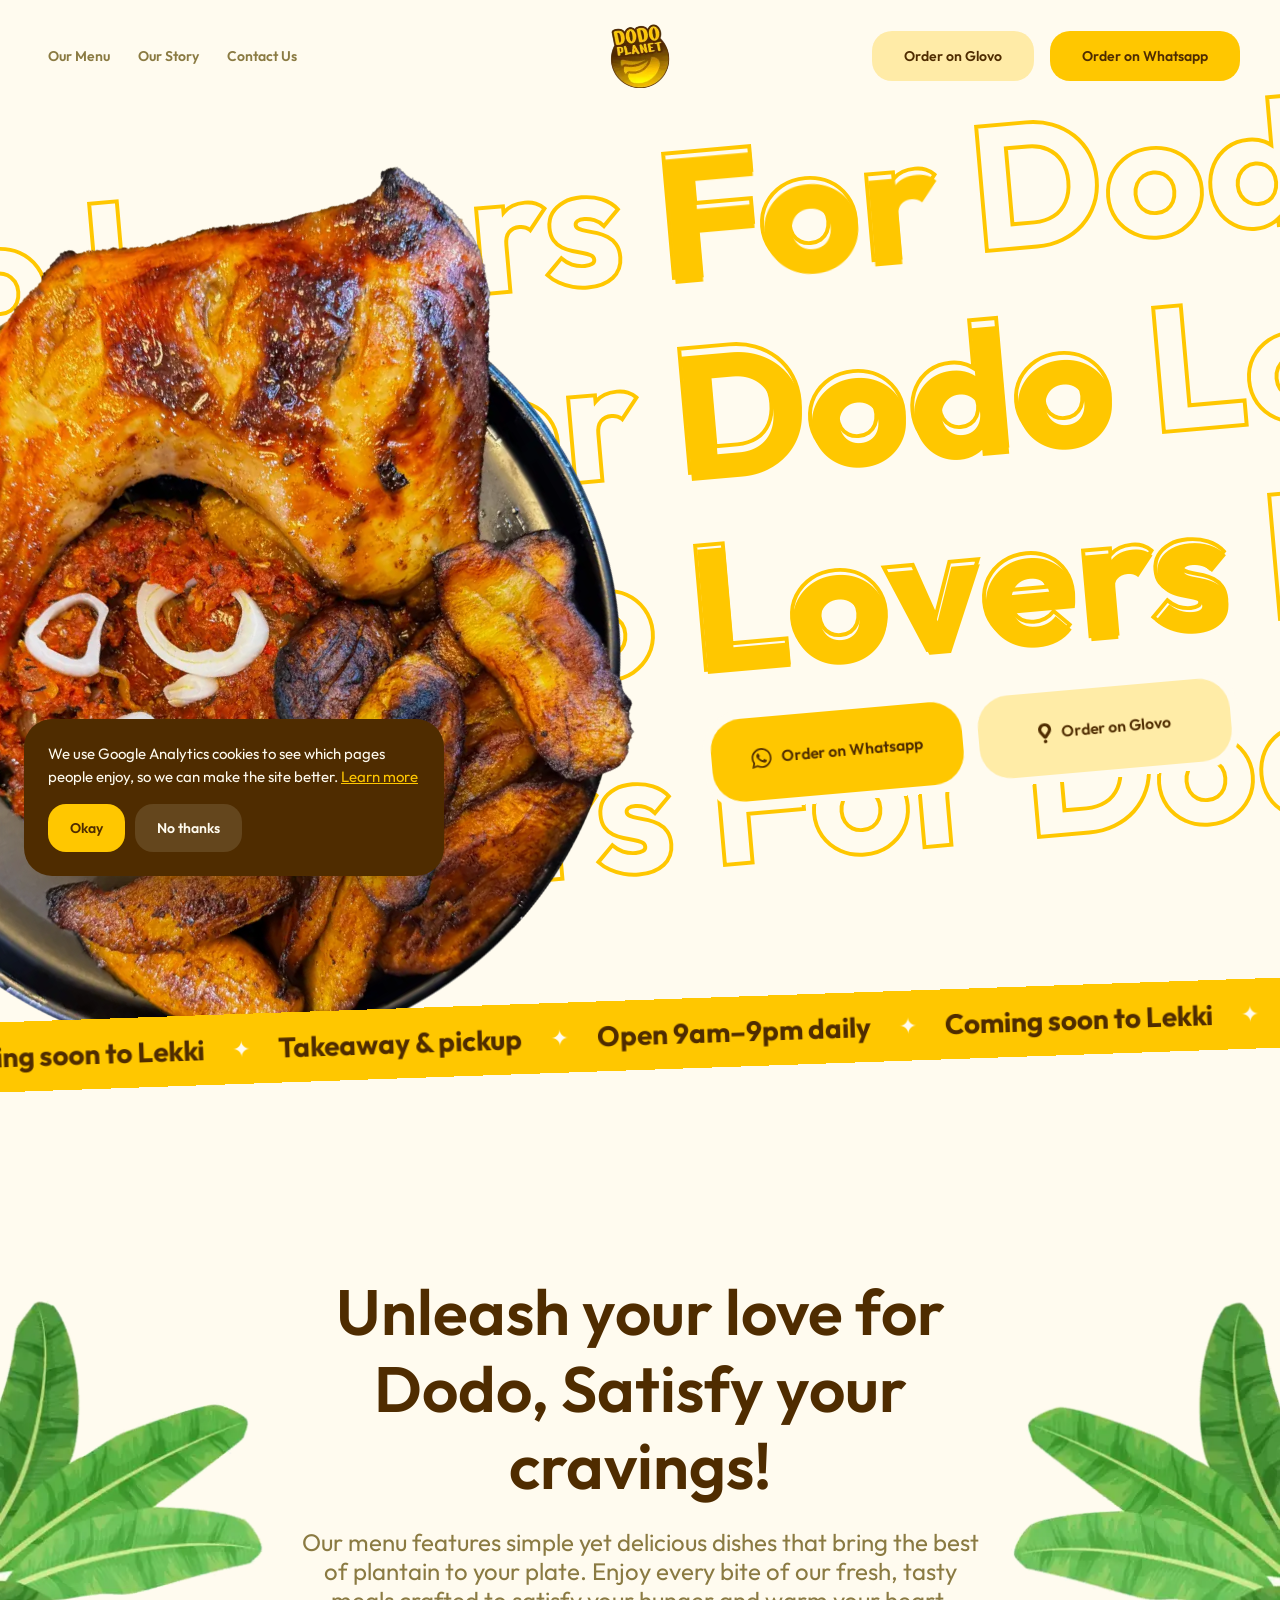
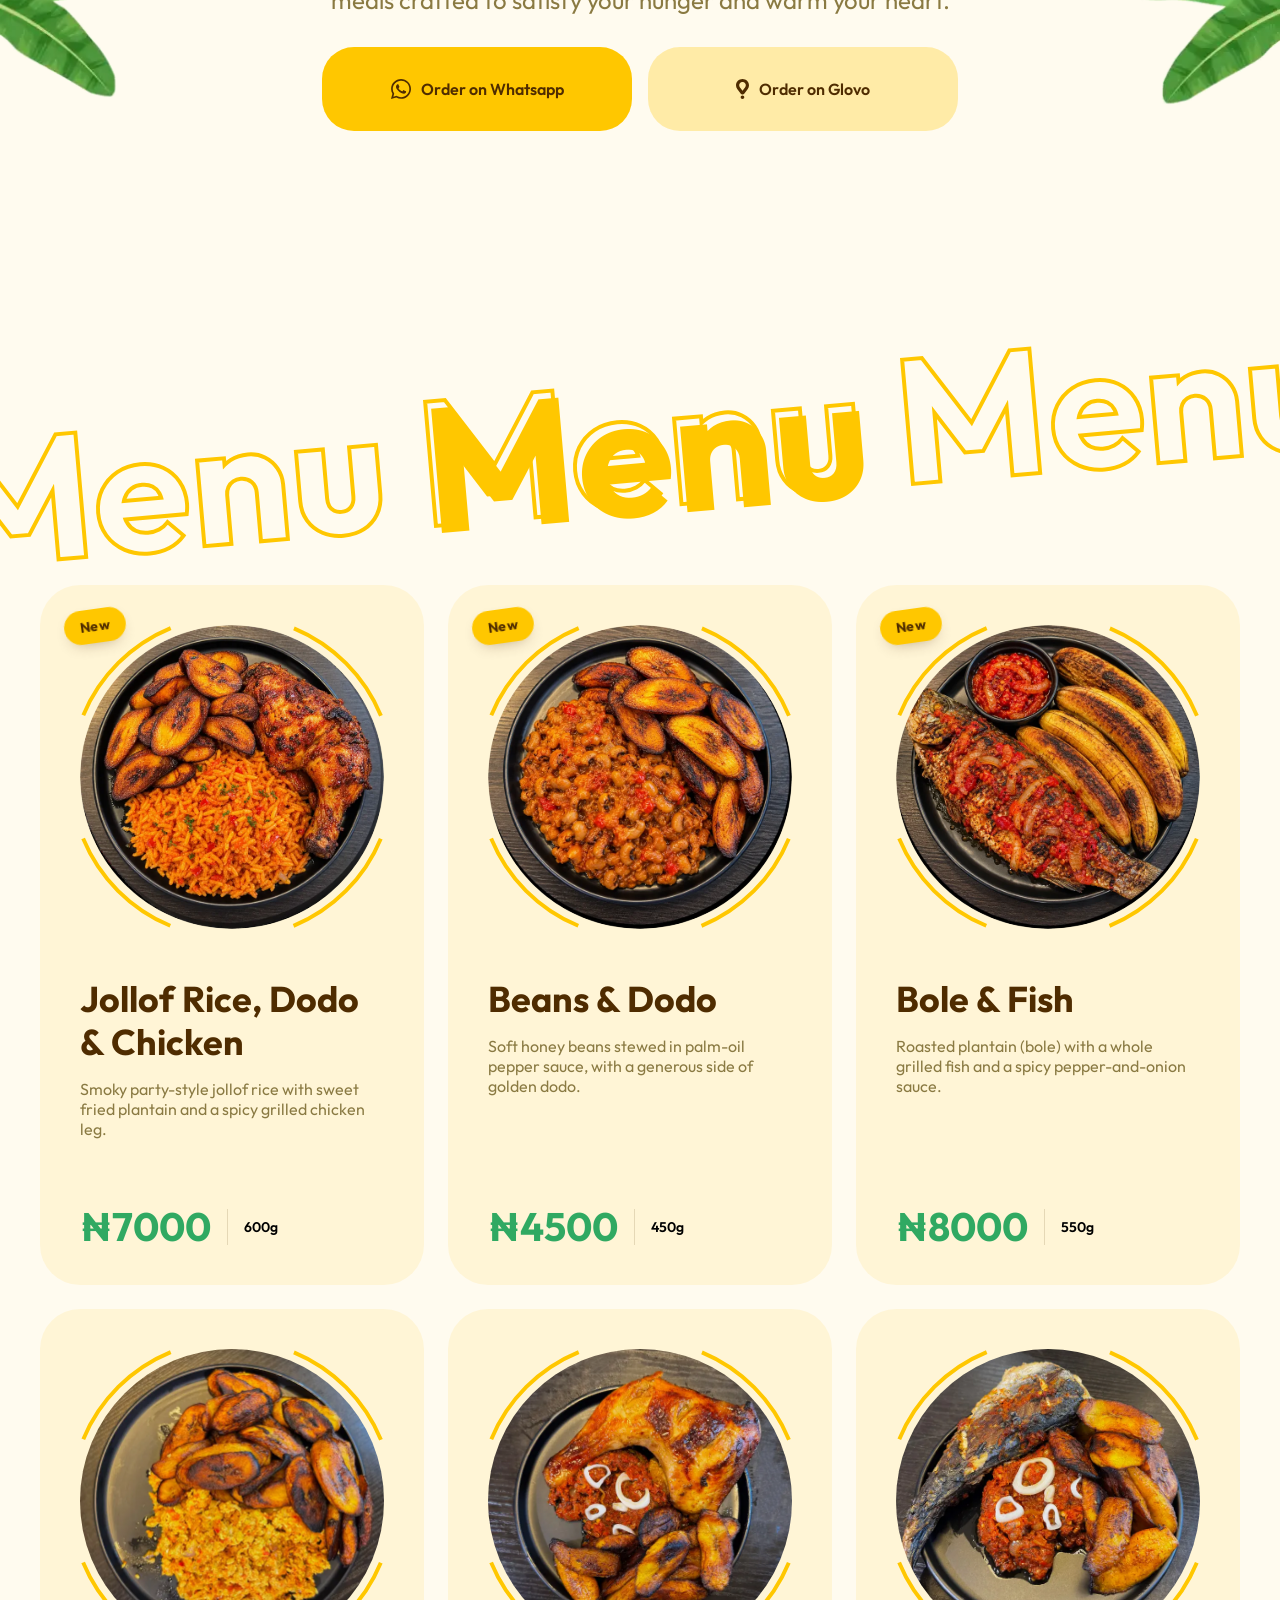
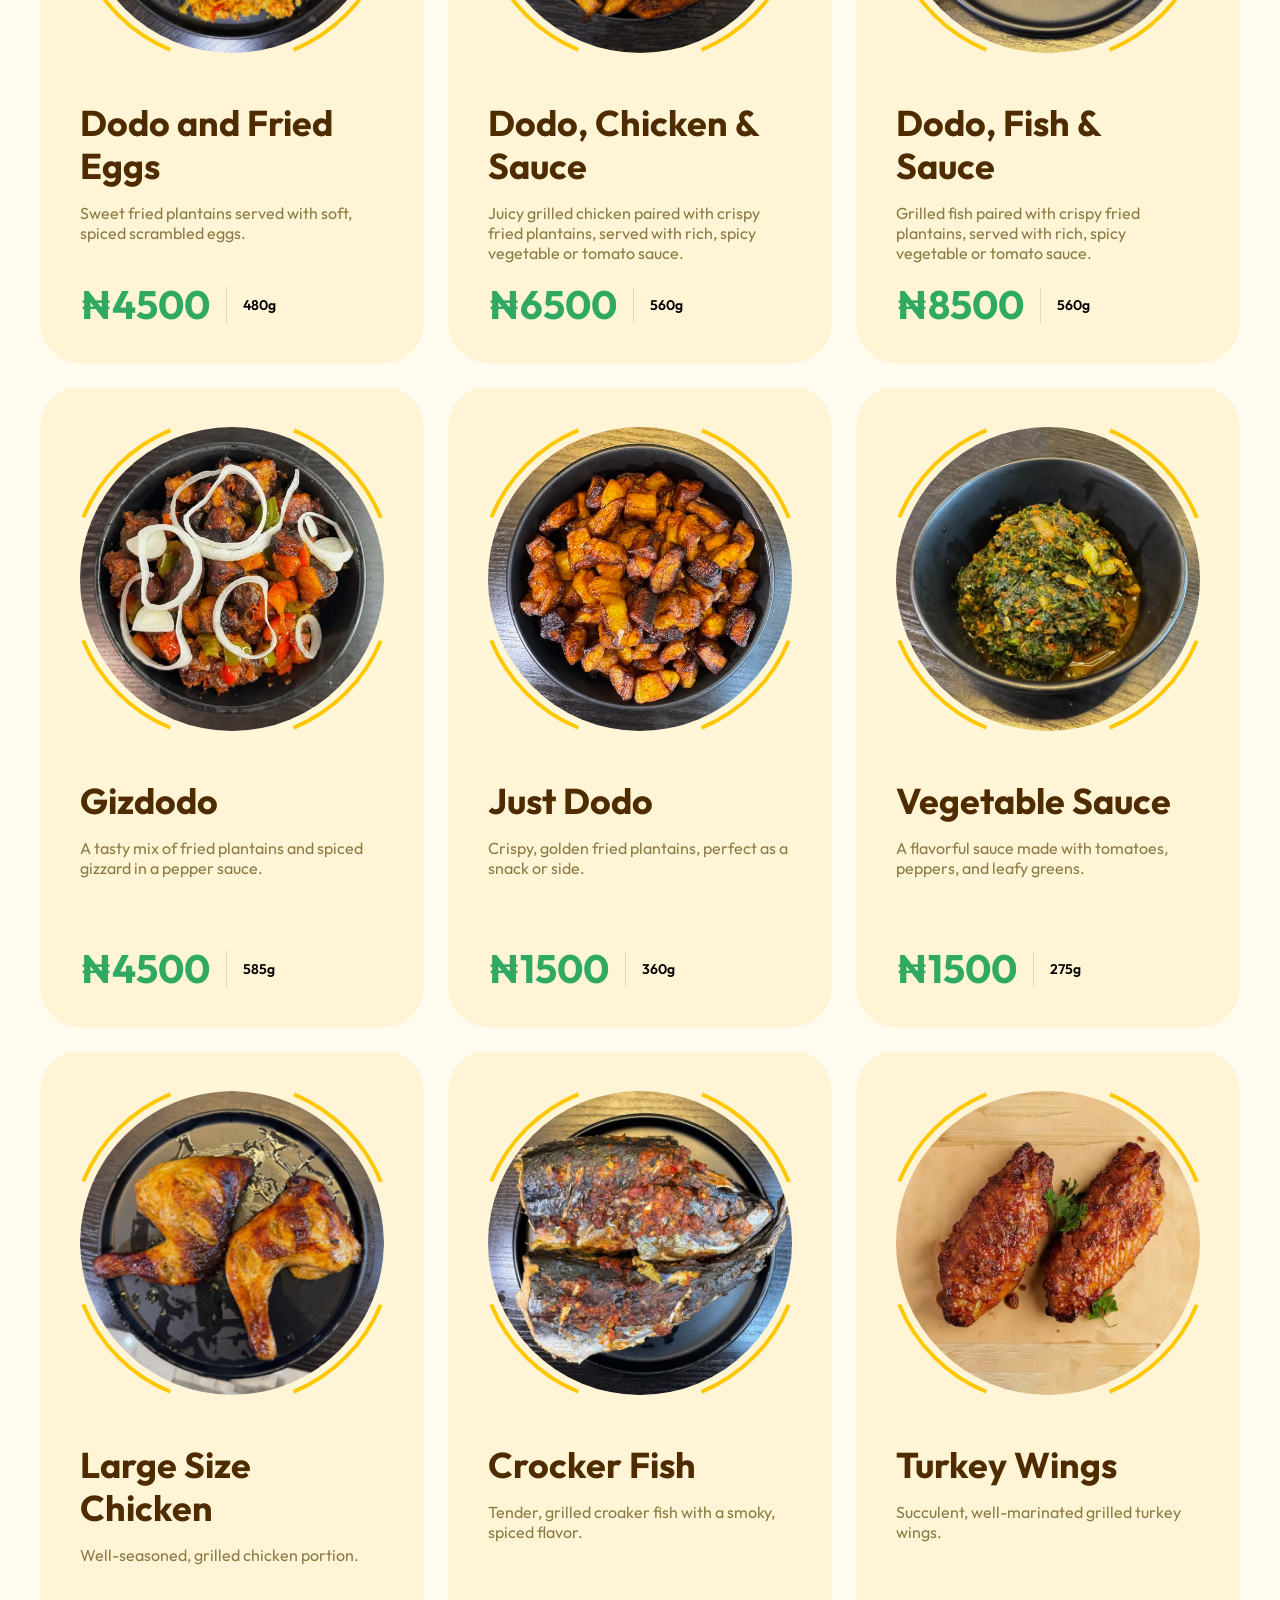
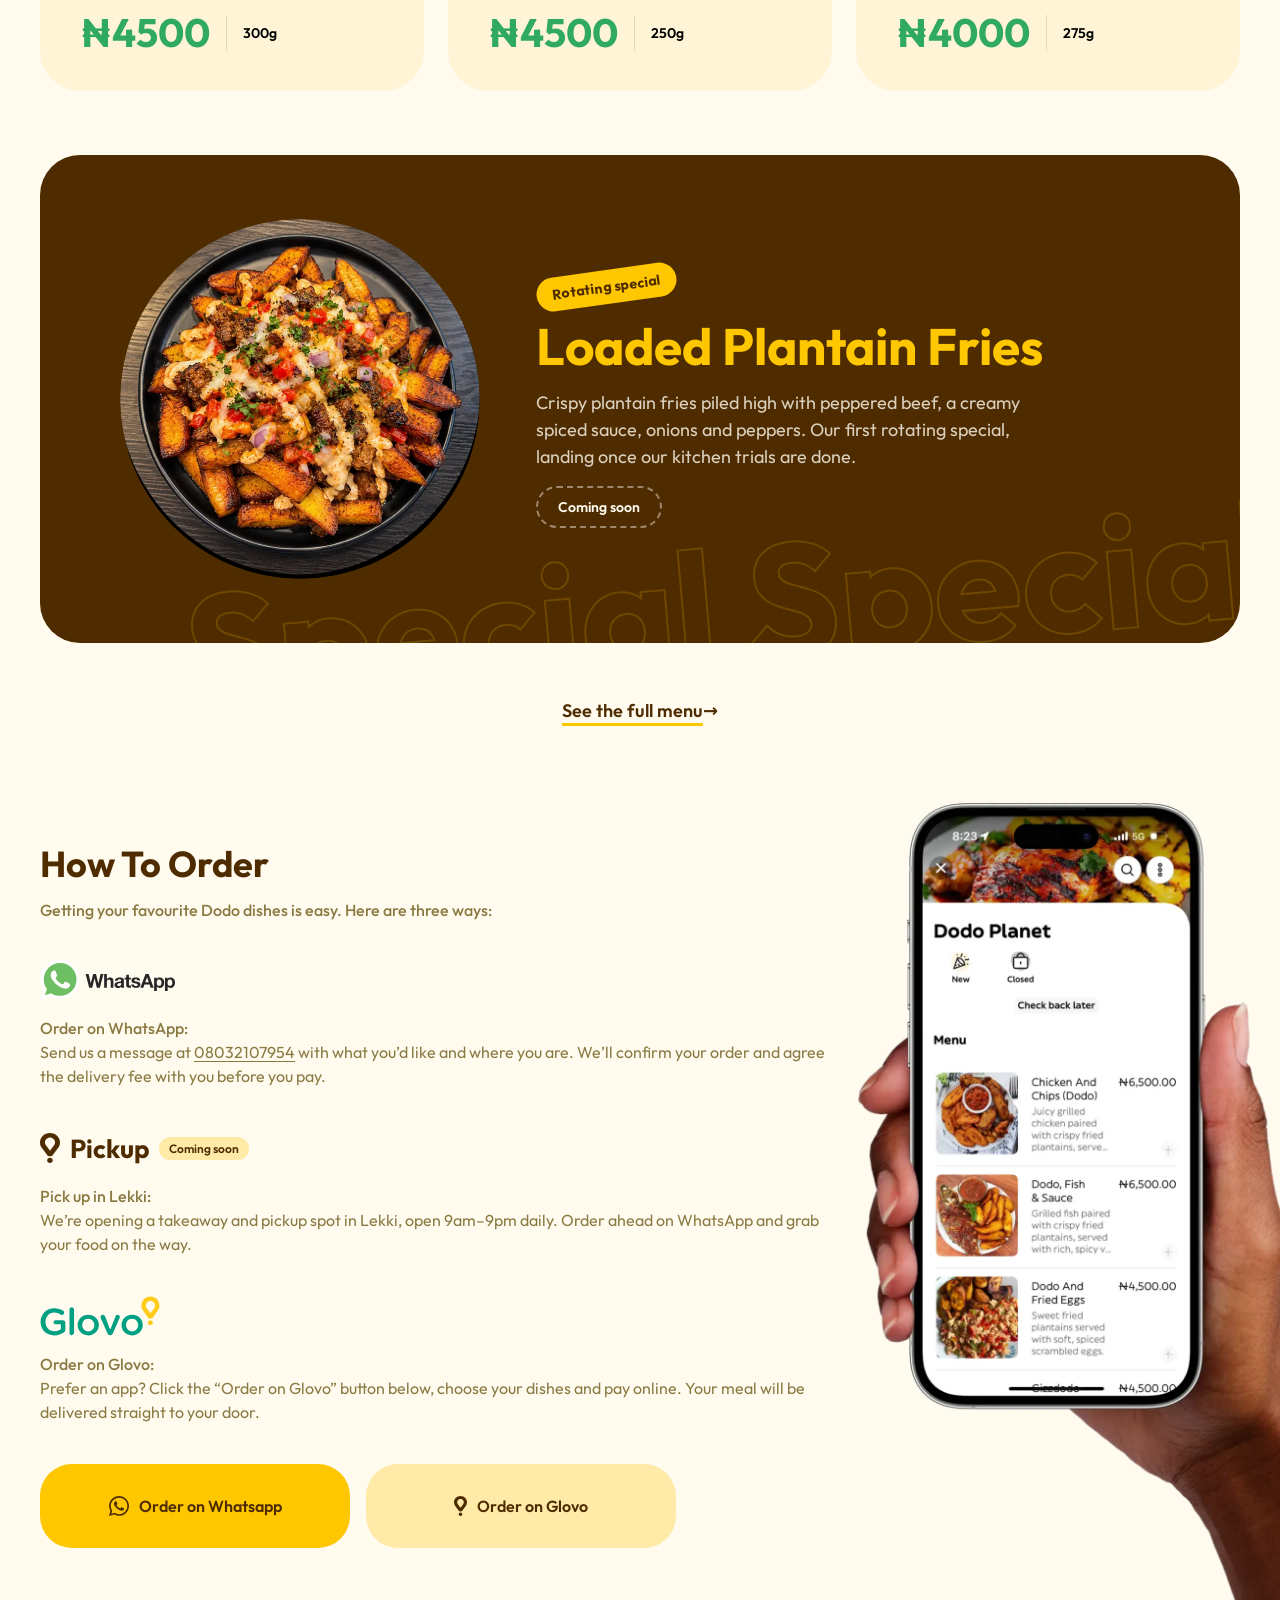
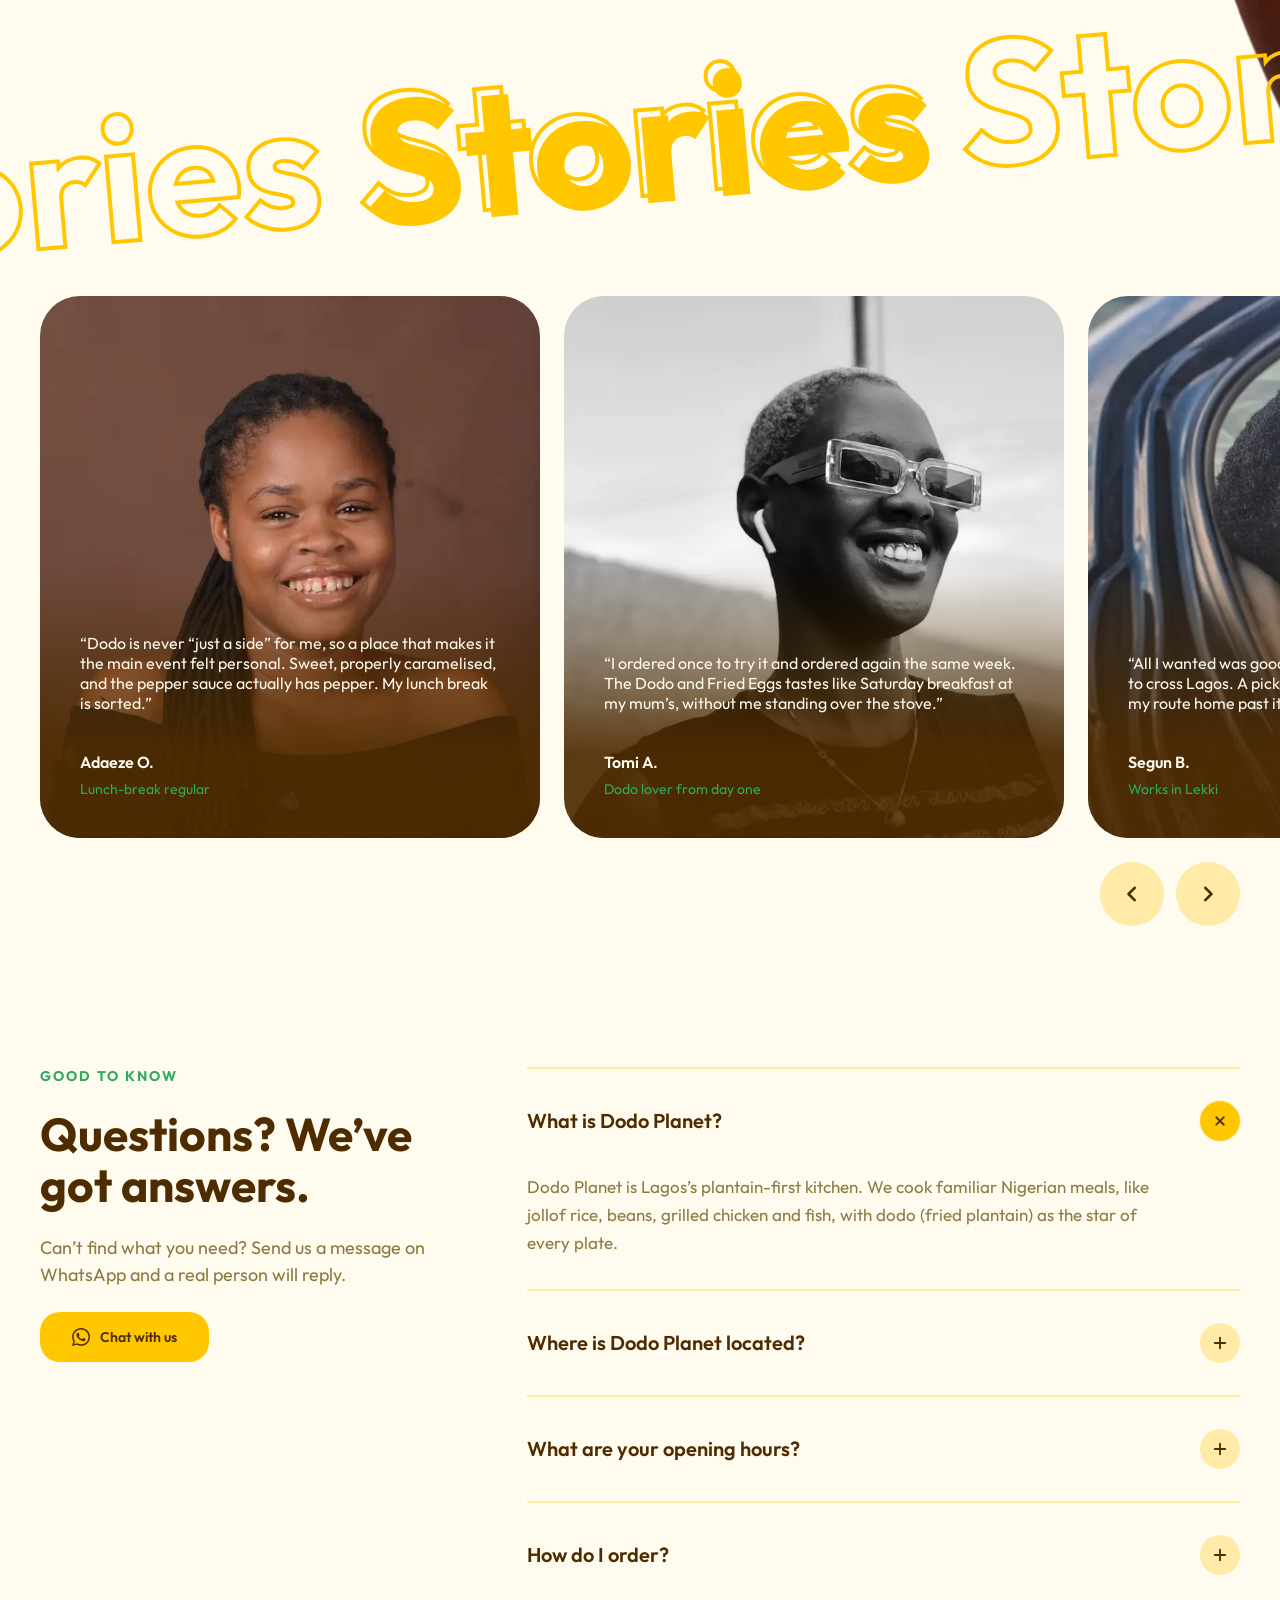
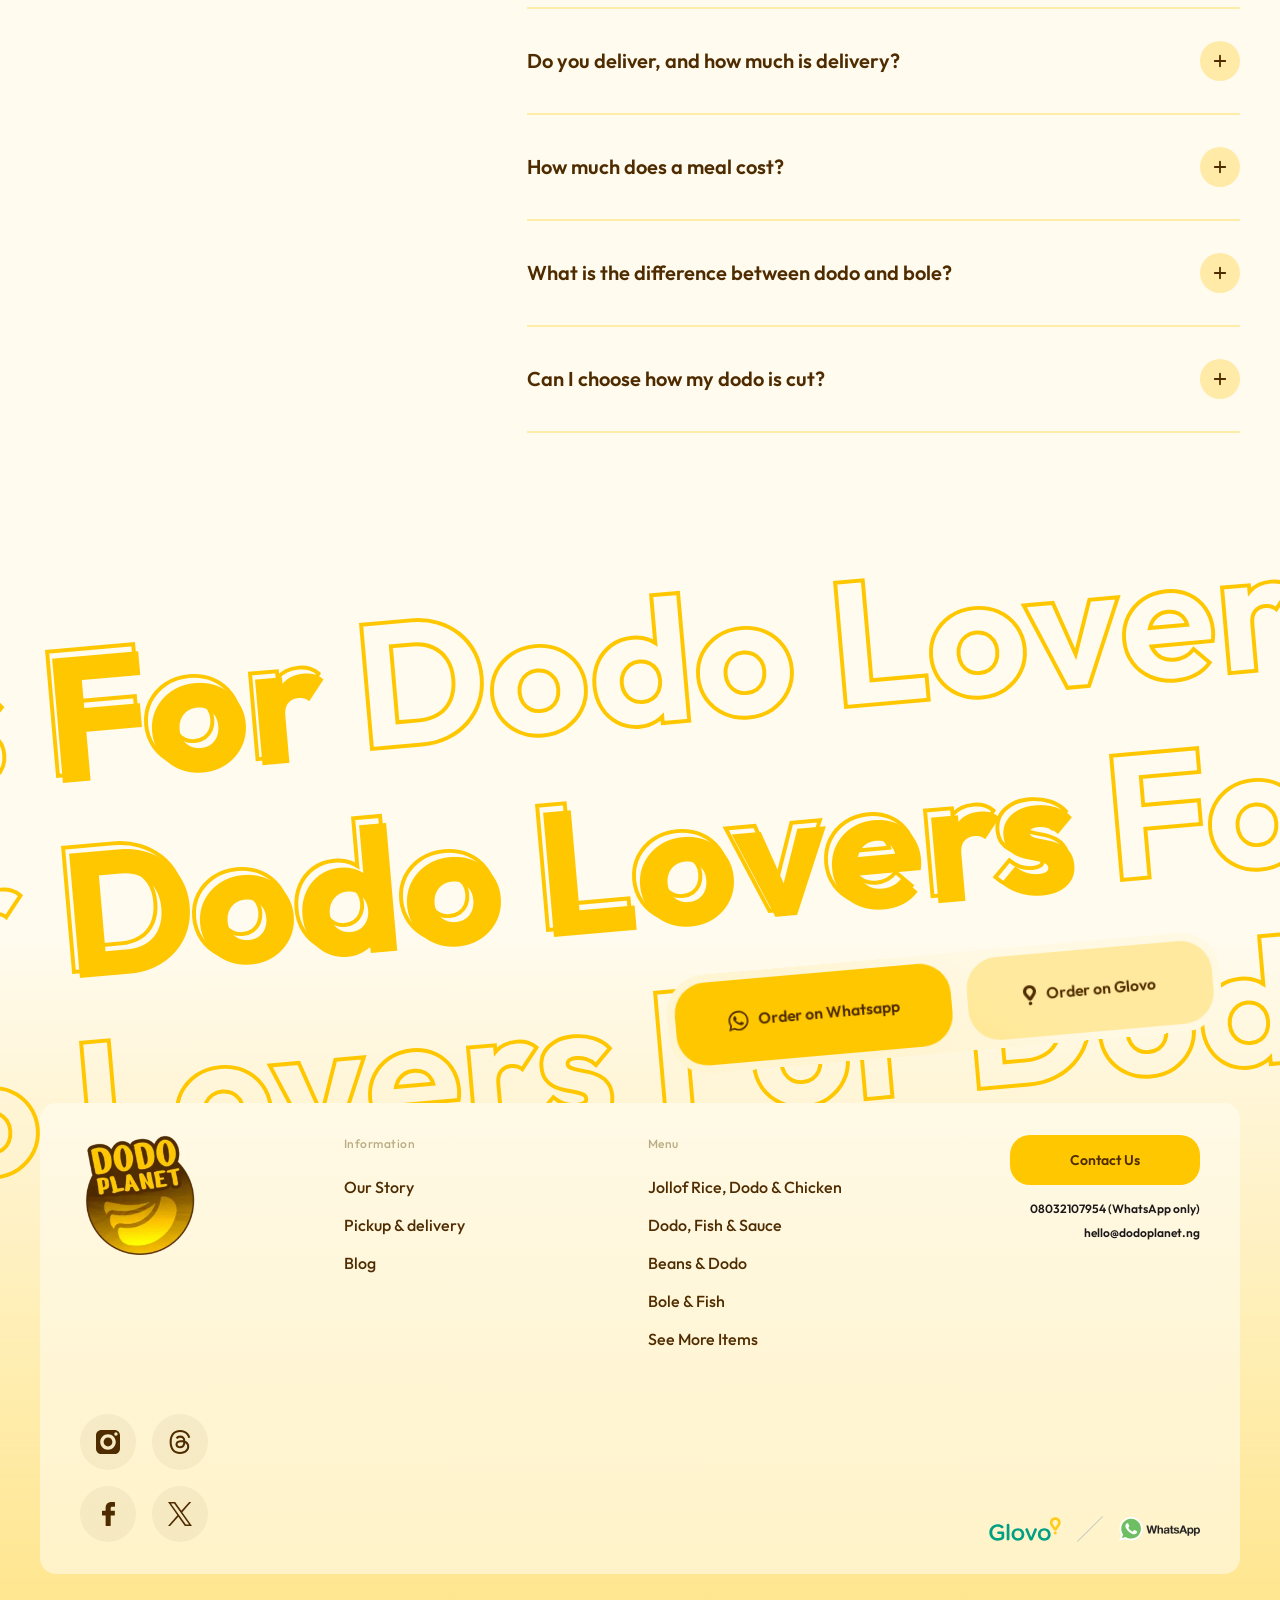
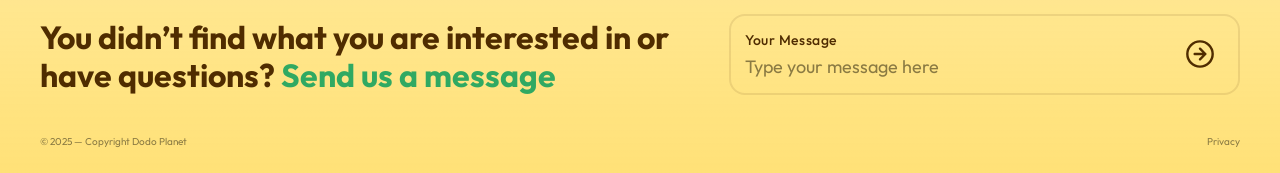
==== commit 9adc07f8: "More generous spacing between and inside new sections Add --space-section / --space-block tokens and" ====
--- a/index.html
+++ b/index.html
@@ -22,7 +22,7 @@
   <link rel="preload" as="font" type="font/woff2" href="/assets/fonts/outfit-700.woff2" crossorigin>
   <link rel="preload" as="font" type="font/woff2" href="/assets/fonts/outfit-600.woff2" crossorigin>
   <link rel="preload" as="image" href="/assets/img/hero-plate.webp" imagesrcset="/assets/img/hero-plate-700.webp 700w, /assets/img/hero-plate-1000.webp 1000w, /assets/img/hero-plate.webp 1400w" imagesizes="(max-width: 767px) min(161vw, 789px), min(86vw, 1112px)" fetchpriority="high">
-  <link rel="stylesheet" href="/styles.min.css?v=e7958376">
+  <link rel="stylesheet" href="/styles.min.css?v=a6e30237">
   <script>document.documentElement.classList.replace('no-js','js')</script>
   <script type="application/ld+json">{"@context":"https://schema.org","@type":"Restaurant","@id":"https://dodoplanet.ng/#restaurant","name":"Dodo Planet","legalName":"Dodo Planet Ltd","alternateName":"Dodo Planet Lagos","url":"https://dodoplanet.ng/","logo":"https://dodoplanet.ng/assets/img/apple-touch-icon.png","image":"https://dodoplanet.ng/assets/img/og.jpg","description":"Lagos’s plantain-first kitchen: Nigerian meals like jollof rice, beans, grilled chicken and fish, built around dodo (fried plantain). Takeaway and pickup coming soon to Lekki.","slogan":"For Dodo Lovers","servesCuisine":["Nigerian","West African","Plantain dishes"],"priceRange":"₦1,500–₦8,500","currenciesAccepted":"NGN","telephone":"+2348032107954","email":"hello@dodoplanet.ng","address":{"@type":"PostalAddress","addressLocality":"Lekki","addressRegion":"Lagos","addressCountry":"NG"},"areaServed":{"@type":"City","name":"Lagos"},"hasMenu":"https://dodoplanet.ng/menu.html","acceptsReservations":false,"foundingDate":"2023-02-28"}</script>
   <script type="application/ld+json">{"@context":"https://schema.org","@type":"WebSite","@id":"https://dodoplanet.ng/#website","url":"https://dodoplanet.ng/","name":"Dodo Planet","publisher":{"@id":"https://dodoplanet.ng/#restaurant"},"inLanguage":"en-NG"}</script>
--- a/styles.min.css
+++ b/styles.min.css
@@ -1 +1 @@
-:root{--yellow: #FFC700;--yellow-30: rgba(255,199,0,.3);--yellow-10: rgba(255,199,0,.1);--brown: #4F2C00;--olive: #8A7A42;--green: #30A962;--cream: #FFFBEF;--ink: #1B1819;--container: 1224px;--gutter: 40px;--ease: cubic-bezier(.2,.7,.2,1);--band-h: clamp(110px,16.03vw,310px);--band-mb: calc(62.6px - (var(--band-h) - 209px) * .0455)}@font-face{font-family: "Outfit";src: url("assets/fonts/outfit-400.woff2") format("woff2");font-weight: 400;font-style: normal;font-display: swap}@font-face{font-family: "Outfit";src: url("assets/fonts/outfit-500.woff2") format("woff2");font-weight: 500;font-style: normal;font-display: swap}@font-face{font-family: "Outfit";src: url("assets/fonts/outfit-600.woff2") format("woff2");font-weight: 600;font-style: normal;font-display: swap}@font-face{font-family: "Outfit";src: url("assets/fonts/outfit-700.woff2") format("woff2");font-weight: 700;font-style: normal;font-display: swap}*,*::before,*::after{box-sizing: border-box}html{-webkit-text-size-adjust: 100%;scroll-behavior: smooth}body{margin: 0;background: var(--cream);color: var(--brown);font-family: "Outfit",system-ui,-apple-system,"Segoe UI",sans-serif;-webkit-font-smoothing: antialiased}main{overflow-x: hidden;overflow-x: clip}img{display: block;max-width: 100%;height: auto}a{color: inherit;text-decoration: none}h1,h2,h3,p,figure,blockquote,ul{margin: 0;padding: 0}ul{list-style: none}button,input{font: inherit;color: inherit}:focus-visible{outline: 3px solid var(--brown);outline-offset: 3px;border-radius: 8px}.sr-only{position: absolute;width: 1px;height: 1px;padding: 0;margin: -1px;overflow: hidden;clip: rect(0 0 0 0);white-space: nowrap;border: 0}.btn{display: inline-flex;align-items: center;justify-content: center;gap: 10px;padding: 32px 44px;border: 0;border-radius: 32px;font-weight: 600;font-size: 16px;line-height: 20px;white-space: nowrap;color: var(--brown);cursor: pointer;transition: transform .25s var(--ease),background-color .25s var(--ease),box-shadow .25s var(--ease);-webkit-tap-highlight-color: transparent}.btn img{flex: none}.btn-primary{background: var(--yellow)}.btn-soft{background: var(--yellow-30)}.btn:active{transform: translateY(0) scale(.98)}.btn-sm{padding: 16px 32px;border-radius: 20px;font-size: 14px;line-height: 18px}.btn-wide{width: 310px;padding: 32px 24px}.btn-row{display: flex;gap: 16px;padding: 8px;justify-content: center}.btn-row-left{padding: 0;justify-content: flex-start}.round-btn{display: grid;place-items: center;padding: 16px;border: 0;border-radius: 1000px;background: var(--yellow-30);cursor: pointer;transition: background-color .2s,transform .2s var(--ease),opacity .2s}.round-btn:active{transform: scale(.94)}.round-btn:disabled{opacity: .4;cursor: default}.flip{transform: rotate(180deg)}.site-header{position: absolute;z-index: 20;top: 24px;left: var(--gutter);right: var(--gutter);height: 64px;display: flex;align-items: center;justify-content: space-between}.nav-links{display: flex;gap: 12px}.nav-links a{padding: 8px;font-size: 14px;font-weight: 600;color: var(--olive);transition: color .2s}.nav-links a:hover{color: var(--brown)}.brand{position: absolute;left: 50%;top: 0;transform: translateX(-50%)}.logo{display: block;width: 64px;height: 64px;position: relative;overflow: hidden}.logo img{position: absolute;width: 127.38%;height: 127.38%;max-width: none;left: -13.69%;top: -9.17%}.logo-lg{width: 120px;height: 120px;flex: none}.brand .logo{transition: transform .4s var(--ease)}.nav-cta{display: flex;gap: 16px}.hero,.site-footer{container-type: inline-size;position: relative}.art{--u: min(100cqw / 1304,1px);--shift: max(0px,(100cqw - 1304px) / 2);--ox: 0;--oy: 0;position: relative}.art-m{--u: min(100vw / 393,1.25px);--shift: max(0px,(100vw - 491.25px) / 2);--ox: 0;--oy: 0;position: relative;display: none}.outline,.solid{font-weight: 700;line-height: 1.2;white-space: nowrap;font-size: calc(180 * var(--u))}.outline{color: transparent;-webkit-text-stroke: max(1.5px,calc(4 * var(--u))) var(--yellow)}.solid{color: var(--yellow)}.rows{position: absolute;left: calc((var(--x) - var(--ox)) * var(--u) + var(--shift));top: calc((var(--y) - var(--oy)) * var(--u));width: calc(var(--w) * var(--u));height: calc(var(--h) * var(--u));transform: rotate(-5deg);pointer-events: none}.row{position: absolute;left: calc(var(--rx) * var(--u));top: calc(var(--ry) * var(--u))}.word,.pill{position: absolute;left: calc((var(--x) - var(--ox)) * var(--u) + var(--shift));top: calc((var(--y) - var(--oy)) * var(--u));transform: translate(-50%,-50%) rotate(-5deg)}.pill{z-index: 5;display: flex;gap: calc(16 * var(--u));width: calc(546.56 * var(--u));padding: calc(8 * var(--u));border-radius: calc(40 * var(--u));background: var(--cream)}.pill .btn{flex: 1 0 0;padding: calc(32 * var(--u)) calc(40 * var(--u));border-radius: calc(32 * var(--u));font-size: max(12px,calc(16 * var(--u)));line-height: max(15px,calc(20 * var(--u)))}.pill-foot{width: auto;background: linear-gradient(212.56deg,#FFF8E2 38.79%,#FFF5D3 62.87%)}.pill-foot .btn{padding-inline: calc(64 * var(--u))}.hero-art{height: calc(954 * var(--u))}.hero-plate-clip{--p: max(0px,(var(--shift) - 300px) * .955);position: absolute;left: 0;top: calc(154.5 * var(--u));width: calc(748 * var(--u) + var(--p));height: calc(985 * var(--u));overflow: hidden;pointer-events: none}.hero-plate{position: absolute;max-width: none;width: calc(1111.62 * var(--u));height: calc(1111.62 * var(--u));left: calc(-300.2 * var(--u) + var(--p));top: calc(-63.2 * var(--u));transform: rotate(var(--rot,-30deg));will-change: transform}.about{position: relative;margin-top: 36px;padding: 203px var(--gutter) 201px}.about-inner{position: relative;z-index: 1;max-width: max(694px,694px + (100vw - 1304px) * .639);margin: 0 auto;display: flex;flex-direction: column;align-items: center;gap: 24px;text-align: center}.about h2{font-size: 64px;font-weight: 600;line-height: 77px;color: var(--brown)}.about p{font-size: 24px;line-height: 29px;color: var(--olive)}.leaf{position: absolute;top: 165px;height: auto;width: clamp(150px,21vw,275px);pointer-events: none}.leaf-l{left: 0;transform-origin: 0 60%}.leaf-r{right: 0;transform-origin: 100% 60%}@media (prefers-reduced-motion: no-preference){.leaf-l{animation: sway 7s ease-in-out infinite alternate}.leaf-r{animation: sway 7s ease-in-out infinite alternate-reverse}}@keyframes sway{from{transform: rotate(-2deg)}to{transform: rotate(2deg)}}.band{position: relative;height: var(--band-h);pointer-events: none}.band .outline,.band .solid{position: absolute;left: 50%;top: 50%;font-size: clamp(88px,13.8vw,180px)}.band .outline{-webkit-text-stroke: clamp(1.5px,.31vw,4px) var(--yellow);transform: translate(-50%,-50%) rotate(-5deg)}.band-word{transform: translate(calc(-50% + .036em),calc(-50% + .04em)) rotate(-5deg)}.menu-grid{margin: 40px auto 0;padding: 0 var(--gutter);display: grid;grid-template-columns: repeat(3,1fr);gap: 24px}@media (min-width: 1304px){.menu-grid{grid-template-columns: repeat(auto-fill,minmax(clamp(392px,392px + (100vw - 1304px) * .04,480px),1fr))}}.dish{display: flex;flex-direction: column;gap: 48px;min-height: 640px;padding: 40px;border-radius: 40px;background: var(--yellow-10);transition: background-color .3s var(--ease),transform .4s var(--ease)}@media (min-width: 900px) and (max-width: 1719px){.dish:nth-child(-n+3){min-height: 700px}}.dish-img{position: relative;aspect-ratio: 1}.dish-img .mask{position: absolute;inset: 0;border-radius: 50%;overflow: hidden;transform: translateZ(0)}.dish-img img{position: absolute;max-width: none;object-fit: cover;width: var(--s,100%);height: var(--s,100%);left: var(--l,0);top: var(--t,0);transition: transform .6s var(--ease)}.dish-img::after{content: "";position: absolute;inset: -3.55%;background: url("data:image/svg+xml,%3Csvg xmlns='http://www.w3.org/2000/svg' viewBox='0 0 100 100'%3E%3Ccircle cx='50' cy='50' r='49.4' fill='none' stroke='%23FFC700' stroke-width='1.2' stroke-dasharray='38.8 38.8' stroke-dashoffset='-19.4'/%3E%3C/svg%3E") center / 100% 100% no-repeat;transition: transform .8s var(--ease);pointer-events: none}.dish-body{flex: 1 0 auto;display: flex;flex-direction: column;justify-content: space-between;gap: 24px}.dish-body>div:first-child{display: flex;flex-direction: column;gap: 16px}.dish h3{font-size: clamp(26px,2.8vw,36px);font-weight: 700;line-height: 1.2;color: var(--brown)}.dish p{font-size: 16px;color: var(--olive)}.price{display: flex;align-items: stretch;gap: 16px}.price strong{font-size: clamp(32px,3.1vw,40px);font-weight: 700;line-height: .9;color: var(--green)}.price span{display: flex;align-items: center;padding-left: 16px;border-left: 1px solid rgba(79,44,0,.15);font-size: 14px;font-weight: 600;color: #000}.order{--phone-w: clamp(0px,33.13vw,672px);position: relative;padding: 120px var(--gutter) 80px;min-height: calc(190px + var(--phone-w) * 2.1435 - var(--band-h) - var(--band-mb))}.order-text{position: relative;z-index: 1;width: clamp(0px,66%,max(808px,808px + (100vw - 1304px) * .23));display: flex;flex-direction: column;gap: 40px}.order-head{display: flex;flex-direction: column;gap: 16px;line-height: 1.2}.order h2{font-size: 36px;font-weight: 700}.order-head p{font-size: 16px;font-weight: 500;color: var(--olive)}.order-opt{display: flex;flex-direction: column;gap: 16px}.order-opt p{font-size: 16px;line-height: 1.5;color: var(--olive)}.order-opt b{font-weight: 500}.inline-link{text-decoration: underline;text-underline-offset: 3px}.phone{position: absolute;right: 0;top: 80px;width: var(--phone-w);height: auto;pointer-events: none}.stories{position: relative;z-index: 1}.stories>.band{margin-bottom: var(--band-mb)}.story-track{--pad: var(--gutter);display: flex;gap: 24px;overflow-x: auto;overscroll-behavior-x: contain;scroll-snap-type: x mandatory;scroll-padding-inline: var(--pad);padding: 0 var(--pad);scrollbar-width: none}.story-track::-webkit-scrollbar{display: none}.story{position: relative;flex: 0 0 clamp(min(500px,84vw),500px + (100vw - 1304px) * .0736,590px);aspect-ratio: 500 / 542;display: flex;flex-direction: column;justify-content: flex-end;gap: 40px;padding: 40px;border-radius: 40px;overflow: hidden;color: var(--cream);scroll-snap-align: start;isolation: isolate}.story>img{position: absolute;inset: 0;width: 100%;height: 100%;object-fit: cover;z-index: -2;transition: transform .8s var(--ease)}.story::before{content: "";position: absolute;inset: 0;z-index: -1;background: linear-gradient(180deg,rgba(79,44,0,0) 50%,rgba(79,44,0,.9) 84.5%)}.story blockquote{font-size: 16px}.story figcaption{display: flex;flex-direction: column;gap: 8px}.story figcaption b{font-size: 16px;font-weight: 600;line-height: 1.2}.story figcaption span{font-size: 14px;color: var(--green)}.story-nav[hidden]{display: none}.story-nav{margin: 24px 0 0;padding: 0 var(--gutter);display: flex;justify-content: flex-end;gap: 12px}.site-footer{margin-top: 24px;background: linear-gradient(180deg,rgba(255,199,0,0) 29.73%,rgba(255,199,0,.5) 100%)}.foot-art{height: calc(498 * var(--u))}.footer-inner{position: relative;z-index: 2;padding: 40px var(--gutter) 24px;display: flex;flex-direction: column;gap: 40px}.footer-card{display: flex;flex-direction: column;gap: 64px;padding: 32px 40px;border-radius: 16px;background: linear-gradient(rgba(255,255,255,.5),rgba(255,255,255,.5)),linear-gradient(180deg,#FFF4CE 0%,#FFE691 100%)}.fc-row{display: flex;gap: 16px;align-items: flex-start}.fc-row>.logo{margin-right: 80px}.fc-cols{flex: 1;display: flex;justify-content: center;gap: 16px}.fc-col{width: 288px;display: flex;flex-direction: column;gap: 24px;font-weight: 500;line-height: 1.4}.fc-label{font-size: 12px;line-height: 17px;letter-spacing: .48px;color: var(--olive);opacity: .6}.fc-col ul{display: flex;flex-direction: column;font-size: 16px;line-height: 22px}.fc-col li a{display: inline-block;padding: 8px 0}.fc-col ul{margin-block: -8px}.fc-col a{transition: color .2s}.fc-col a:hover{color: var(--green)}.fc-contact{width: 200px;flex: none;display: flex;flex-direction: column;align-items: flex-end;gap: 0;font-size: 12px;font-weight: 600;line-height: 16px;color: var(--ink)}.fc-contact .btn{width: 190px;margin-bottom: 12px}.fc-contact a:not(.btn){padding: 4px 0}.fc-bottom{justify-content: space-between;align-items: flex-end}.socials{display: grid;grid-template-columns: repeat(2,56px);gap: 16px}.socials a{display: grid;place-items: center;width: 56px;height: 56px;border-radius: 1000px;background: rgba(79,44,0,.05);transition: background-color .2s,transform .2s var(--ease)}.partners{display: flex;align-items: center;gap: 16px}.slash{position: relative;width: 26.16px;height: 26.16px}.slash::before{content: "";position: absolute;left: 50%;top: 50%;width: 1px;height: 36px;background: #CACCC2;transform: translate(-50%,-50%) rotate(45deg)}.subs{display: flex;gap: 40px;align-items: stretch}.subs-title{flex: 1 1 663px;max-width: 1240px;align-self: flex-end;font-size: 32px;font-weight: 700;line-height: 1.2}.subs-title span{color: var(--green)}.field{flex: 1 1 521px;display: flex;align-items: center;justify-content: space-between;gap: 16px;padding: 14px 22px 14px 14px;border: 2px solid rgba(79,44,0,.1);border-radius: 16px;cursor: text;transition: border-color .2s}.field:focus-within{border-color: var(--yellow)}.field-text{flex: 1;display: flex;flex-direction: column;gap: 4px;line-height: 1.4}.field-label{font-size: 14px;line-height: 20px;font-weight: 500;letter-spacing: .56px}.field input{width: 100%;padding: 0;border: 0;background: none;outline: none;font-size: 18px;line-height: 25px;color: var(--brown)}.field input::placeholder{color: var(--olive)}.field button{display: grid;padding: 6px;margin: -6px;border: 0;background: none;cursor: pointer;transition: transform .2s var(--ease)}.legal{display: flex;justify-content: space-between;font-size: 10px;line-height: 1.4;color: var(--olive)}@media (hover: hover){.btn:hover{transform: translateY(-2px)}.btn-primary:hover{box-shadow: 0 10px 24px -8px rgba(255,170,0,.6)}.btn-soft:hover{background: rgba(255,199,0,.45)}.round-btn:hover{background: rgba(255,199,0,.5)}.brand:hover .logo{transform: rotate(-8deg) scale(1.05)}.dish:hover{background: rgba(255,199,0,.16)}.dish:hover .dish-img::after{transform: rotate(45deg)}.dish:hover .dish-img img{transform: scale(1.04) rotate(-3deg)}.story:hover>img{transform: scale(1.04)}.socials a:hover{background: rgba(79,44,0,.1);transform: translateY(-2px)}.field button:hover{transform: translateX(3px)}}.js .reveal{opacity: 0;transform: translateY(28px);transition: opacity .8s var(--ease),transform .8s var(--ease);transition-delay: var(--d,0s)}.js .reveal.in{opacity: 1;transform: none}@media (prefers-reduced-motion: reduce){html{scroll-behavior: auto}.js .reveal{opacity: 1;transform: none;transition: none}*,*::before,*::after{transition-duration: .01ms !important;animation: none !important}}@media (max-width: 1199px){.about{padding-block: 140px 120px}.about-inner{max-width: 560px}.about h2{font-size: 48px;line-height: 1.2}.about p{font-size: 20px;line-height: 1.2}.about .btn-row{flex-direction: column;width: 100%;max-width: 480px}.about .btn-wide{width: 100%}.fc-row>.logo{margin-right: 0}.fc-col{width: auto;flex: 1}.subs-title{font-size: 28px}}@media (max-width: 1023px){.nav-links{gap: 4px}.nav-links a{padding-block: 11px}.nav-cta{gap: 8px}.nav-cta .btn-sm{padding: 14px 18px}.pill{flex-direction: column;width: auto;background: none}.pill .btn{padding: 22px 48px;font-size: 14px;line-height: 18px;border-radius: 28px}.hero-art{height: calc(1030 * var(--u))}.hero-art>.pill{top: calc(860 * var(--u))}.foot-art{height: calc(600 * var(--u))}.pill-foot{flex-direction: row;left: auto;right: 24px;top: calc(470 * var(--u));transform: rotate(-5deg);background: linear-gradient(212.56deg,#FFF8E2 38.79%,#FFF5D3 62.87%);padding: 8px}.pill-foot .btn{padding: 22px 32px}.about-inner{max-width: 520px}.leaf{width: 15vw}.order-text{width: 60%}.order-text .btn-row{flex-direction: column}.order-text .btn-wide{width: 100%}}@media (max-width: 899px){.menu-grid{grid-template-columns: repeat(2,1fr)}.dish{padding: 32px;gap: 36px;min-height: 0}}@media (max-width: 767px){:root{--gutter: 12px;--mu: calc(min(100vw,491.25px) / 393)}.hide-sm{display: none !important}.site-header{left: 12px;right: 12px}.nav-links{flex: 1;justify-content: space-between}.nav-links a{padding: 13px 8px}.brand .logo{width: 80px;height: 80px}.btn img{height: 18px;width: auto}.hero-art,.foot-art{display: none}.art-m{display: block}.art-m .outline,.art-m .solid{font-size: calc(100 * var(--u))}.art-m .outline{-webkit-text-stroke-width: max(1.25px,calc(2.22 * var(--u)))}.hero-art-m{height: calc(1222 * var(--u))}.plate-m-clip{position: absolute;left: 0;right: 0;top: calc(703 * var(--u));height: calc(519 * var(--u));overflow: hidden;pointer-events: none}.plate-m{position: absolute;max-width: none;width: calc(630.9 * var(--u));height: calc(630.9 * var(--u));left: calc(-113.05 * var(--u) + var(--shift));top: calc(-42.95 * var(--u));transform: rotate(var(--rot,-30deg));will-change: transform}.pill-m{left: calc((var(--x) - var(--ox)) * var(--u) + var(--shift));right: auto;top: calc((var(--y) - var(--oy)) * var(--u));transform: translate(-50%,-50%) rotate(-5deg);flex-direction: column;width: calc(353.26 * var(--u));gap: calc(16 * var(--u));padding: calc(8 * var(--u));border-radius: calc(40 * var(--u))}.hero-art-m .pill-m{background: var(--cream)}.pill-m .btn img{height: calc(18 * var(--u))}.pill-m .btn{flex: none;padding: calc(32 * var(--u)) 0;border-radius: calc(32 * var(--u));font-size: max(12px,calc(14 * var(--u)));line-height: calc(18 * var(--u))}.about{margin-top: 0;padding: 80px var(--gutter) calc(80px + 332 * var(--mu))}.about-inner{max-width: 368px;gap: 24px}.about h2{font-size: 40px;line-height: 48px}.about p{font-size: 16px;line-height: 19px}.about .btn-row{flex-direction: column;width: 100%;max-width: none;padding: 0;gap: 16px}.about .btn-wide,.order .btn-wide{width: 100%;padding: 32px 24px;font-size: 14px;line-height: 18px}.leaf{top: auto;bottom: calc(40px - 10.5 * var(--mu))}.leaf-l{left: calc(-10.3 * var(--mu));width: calc(182.9 * var(--mu))}.leaf-r{right: calc(-10.3 * var(--mu));width: calc(180.2 * var(--mu))}.band{height: calc(211 * var(--mu))}.band .outline,.band .solid{font-size: calc(100 * var(--mu))}.band .outline{-webkit-text-stroke-width: max(1.25px,calc(2.22 * var(--mu)))}.band .band-row{transform: translate(calc(-50% + var(--rdx) * var(--mu)),calc(-50% + var(--rdy) * var(--mu))) rotate(-5deg)}.band .band-word{transform: translate(calc(-50% + var(--wdx) * var(--mu)),calc(-50% + var(--wdy) * var(--mu))) rotate(-5deg)}.menu .band{--rdx: -5.8;--rdy: -10.15;--wdx: -1.15;--wdy: -4.71}.stories .band{--rdx: .3;--rdy: -4.67;--wdx: 4.6;--wdy: .42}.menu-grid{grid-template-columns: repeat(auto-fill,minmax(min(100%,268px),1fr));gap: 16px;margin-top: 0}.dish{padding: 40px;gap: 40px;border-radius: 40px;min-height: 0}.dish-body{gap: 39.2px}.dish h3{font-size: 28px;line-height: 34px}.dish p{font-size: 16px}.price strong{font-size: 32px}.order{padding: 80px var(--gutter) 0;min-height: 0;display: flex;flex-direction: column}.order-text{width: 100%;gap: 40px}.order h2{font-size: 28px;line-height: 34px}.order-head p{font-size: 16px;line-height: 19px}.order-opt p{font-size: 16px}.order-opt>img{width: auto;height: 36px;align-self: flex-start}.order-text .btn-row{flex-direction: column;gap: 16px}.phone{position: static;width: calc(381.15 * var(--mu));height: calc(818 * var(--mu));max-width: none;object-fit: cover;object-position: left top;margin: 40px calc(var(--gutter) * -1) 0 auto}.stories{margin-top: calc(-106 * var(--mu))}.stories>.band{margin-bottom: 0}.story-track{gap: 16px}.story{flex-basis: calc(350 * var(--mu));aspect-ratio: 350 / 580;padding: 28px;gap: 28px}.story figcaption span{font-size: 12px}.story-nav{margin-top: 40px}.round-btn img{width: 40px;height: 40px}.site-footer{margin-top: 6px}.foot-art-m{height: calc(631.8 * var(--u))}.footer-inner{padding: 12px var(--gutter) 92px;gap: 40px}.footer-card{padding: 24px;gap: 64px}.fc-row{flex-direction: column;gap: 64px}.fc-cols{flex-direction: column;gap: 40px;width: 100%}.fc-contact{width: 100%;align-items: flex-start;gap: 8px;font-size: 14px;line-height: 18px;margin-bottom: -4px}.fc-contact .btn{width: 100%;padding: 24px;margin-bottom: 4px}.fc-bottom{gap: 40px;align-items: flex-start}.socials{grid-template-columns: repeat(4,56px);justify-content: space-between;width: 100%}.subs{flex-direction: column;gap: 24px}.subs-title{flex: none;max-width: none;align-self: auto;font-size: 24px;line-height: 29px}.field{flex: none;width: 100%}.legal{flex-direction: column-reverse;gap: 16px}}@media (min-width: 576px) and (max-width: 767px){.dish{padding: 28px;gap: 32px}.dish h3{font-size: 24px}.price strong{font-size: 32px}}.dish{position: relative}.sticker{position: absolute;z-index: 2;top: 24px;left: 24px;padding: 8px 16px;border-radius: 100px;background: var(--yellow);color: var(--brown);font-size: 14px;font-weight: 700;line-height: 18px;letter-spacing: .02em;transform: rotate(-8deg);box-shadow: 0 6px 16px -8px rgba(79,44,0,.45)}.sticker-static{position: static;display: inline-block;align-self: flex-start}.special{display: grid;grid-template-columns: minmax(220px,360px) 1fr;align-items: center;gap: 56px;margin: 24px var(--gutter) 0;padding: 48px 64px;border-radius: 40px;background: var(--brown);color: var(--cream);overflow: hidden;position: relative}.special::after{content: "Special Special";position: absolute;right: -40px;bottom: -40px;z-index: 0;font-size: 160px;font-weight: 700;line-height: 1;white-space: nowrap;color: transparent;-webkit-text-stroke: 2px rgba(255,199,0,.18);transform: rotate(-5deg);pointer-events: none}.special-img{position: relative;aspect-ratio: 1;z-index: 1}.special-img .mask{position: absolute;inset: 0;border-radius: 50%;overflow: hidden}.special-img img{width: 100%;height: 100%;object-fit: cover}.special-text{position: relative;z-index: 1;display: flex;flex-direction: column;gap: 16px;align-items: flex-start}.special-text h2,.special-text h3{font-size: clamp(32px,4vw,56px);font-weight: 700;line-height: 1.05;color: var(--yellow)}.special-text p{font-size: 18px;line-height: 1.5;color: rgba(255,251,239,.8);max-width: 520px}.soon{padding: 10px 20px;border-radius: 100px;border: 2px dashed rgba(255,251,239,.45);font-weight: 600;font-size: 14px}.menu-more{display: flex;justify-content: center;margin-top: 40px}.link-arrow{font-size: 18px;font-weight: 600;color: var(--brown);text-decoration: underline;text-decoration-color: var(--yellow);text-decoration-thickness: 3px;text-underline-offset: 6px}.link-arrow::after{content: " →";display: inline-block;transition: transform .25s var(--ease)}.ribbon{position: relative;z-index: 4;width: 110%;margin: 24px 0 0 -5%;padding: 18px 0;background: var(--yellow);transform: rotate(-2deg);overflow: hidden}.ribbon + .about{margin-top: 0}.ribbon-track{display: flex;width: max-content}.ribbon-seq{display: flex;align-items: center;flex: none}.ribbon-seq span{font-size: 28px;font-weight: 700;line-height: 1.2;color: var(--brown);white-space: nowrap}.ribbon-seq i{font-style: normal;font-size: 22px;color: var(--cream);margin: 0 28px}@media (prefers-reduced-motion: no-preference){.ribbon-track{animation: marquee 40s linear infinite}}@keyframes marquee{to{transform: translateX(-50%)}}.opt-label{display: inline-flex;align-items: center;gap: 10px;height: 40px;font-size: 26px;font-weight: 700;color: var(--brown)}.opt-label img{height: 30px;width: auto}.opt-label em{font-style: normal;font-size: 12px;font-weight: 600;padding: 4px 10px;border-radius: 100px;background: var(--yellow-30)}.page-hero{padding-top: 112px}.page-band{margin-bottom: 24px}.page-intro{max-width: 820px;margin: 0 auto;padding: 0 var(--gutter);text-align: center;display: flex;flex-direction: column;gap: 16px}.page-intro h1{font-size: clamp(36px,4.4vw,56px);font-weight: 600;line-height: 1.15}.page-intro p{font-size: 20px;line-height: 1.45;color: var(--olive)}.section-title{font-size: clamp(32px,3.6vw,48px);font-weight: 700;line-height: 1.15;text-align: center;margin-bottom: 40px}.cta-band{margin: 96px var(--gutter) 0;padding: 64px 40px;border-radius: 40px;background: var(--yellow-10);display: flex;flex-direction: column;align-items: center;gap: 24px;text-align: center}.cta-band h2{font-size: clamp(32px,3.6vw,48px);font-weight: 700;line-height: 1.1}.cta-band>p{font-size: 18px;color: var(--olive);margin-top: -12px}.cta-band .btn-row{padding: 0;flex-wrap: wrap}.subpage .site-footer{margin-top: 96px}.nav-links a[aria-current="page"]{color: var(--brown);text-decoration: underline;text-decoration-color: var(--yellow);text-decoration-thickness: 3px;text-underline-offset: 6px}.menu-page{padding-top: 40px}.menu-page .menu-grid{margin-top: 0}.chips{display: flex;justify-content: center;flex-wrap: wrap;gap: 12px;margin: 0 var(--gutter) 40px}.chip{display: inline-flex;align-items: center;gap: 10px;padding: 12px 20px;border: 0;border-radius: 100px;background: var(--yellow-10);color: var(--brown);font-size: 16px;font-weight: 600;cursor: pointer;transition: background-color .2s,transform .2s var(--ease)}.chip span{min-width: 24px;padding: 2px 8px;border-radius: 100px;background: rgba(79,44,0,.08);font-size: 13px}.chip.is-on{background: var(--yellow)}.chip:active{transform: scale(.96)}.dish[hidden]{display: none}.tiles{display: grid;grid-template-columns: repeat(3,1fr);gap: 24px;margin: 24px var(--gutter) 0}.tile{padding: 32px;border-radius: 32px;border: 2px solid var(--yellow-30);display: flex;flex-direction: column;gap: 8px}.tile b{font-size: 22px;font-weight: 700}.tile p{font-size: 16px;line-height: 1.5;color: var(--olive)}.story-split{display: grid;grid-template-columns: 5fr 6fr;gap: 80px;align-items: center;max-width: calc(var(--container) + var(--gutter) * 2);margin: 96px auto 0;padding: 0 var(--gutter)}.photo{position: relative;margin: 0}.photo img{width: 100%;aspect-ratio: 4 / 5;object-fit: cover;border-radius: 40px}.photo-tilt{rotate: -3deg}.photo .sticker-static{position: absolute;left: -12px;bottom: 32px;font-size: 16px;padding: 10px 20px;transform: rotate(-6deg)}.split-text{display: flex;flex-direction: column;gap: 20px}.eyebrow{font-size: 14px;font-weight: 700;letter-spacing: .14em;text-transform: uppercase;color: var(--green)}.split-text h2{font-size: clamp(32px,3.6vw,48px);font-weight: 700;line-height: 1.1}.split-text p:not(.eyebrow){font-size: 18px;line-height: 1.6;color: var(--olive)}.timeline-wrap{max-width: calc(var(--container) + var(--gutter) * 2);margin: 120px auto 0;padding: 0 var(--gutter)}.timeline{display: grid;grid-template-columns: repeat(4,1fr);gap: 24px;position: relative}.timeline::before{content: "";position: absolute;left: 0;right: 0;top: 30px;border-top: 3px dashed var(--yellow);z-index: -1}.timeline li{display: flex;flex-direction: column;gap: 12px;padding: 0 8px 0 0}.t-date{align-self: flex-start;padding: 16px 22px;border-radius: 100px;background: var(--yellow);font-size: 16px;font-weight: 700;line-height: 1;margin-bottom: 12px;box-shadow: 0 0 0 8px var(--cream)}.timeline h3{font-size: 24px;font-weight: 700;line-height: 1.2}.timeline p{font-size: 16px;line-height: 1.55;color: var(--olive)}.timeline .is-next .t-date{background: var(--brown);color: var(--yellow)}.mosaic{display: grid;grid-template-columns: 1fr 1fr 1fr;grid-template-rows: 300px 300px;gap: 24px;grid-template-areas: "a b b" "a c q";max-width: calc(var(--container) + var(--gutter) * 2);margin: 120px auto 0;padding: 0 var(--gutter)}.mosaic figure{margin: 0;border-radius: 32px;overflow: hidden}.mosaic img{width: 100%;height: 100%;object-fit: cover;transition: transform .8s var(--ease)}.m-a{grid-area: a}.m-b{grid-area: b}.m-c{grid-area: c}.m-quote{grid-area: q;border-radius: 32px;background: var(--yellow);padding: 32px;display: flex;align-items: center}.m-quote p{font-size: 22px;font-weight: 700;line-height: 1.3}.values{max-width: calc(var(--container) + var(--gutter) * 2);margin: 120px auto 0;padding: 0 var(--gutter)}.value-grid{display: grid;grid-template-columns: repeat(4,1fr);gap: 24px}.value{padding: 32px;border-radius: 32px;background: var(--yellow-10);display: flex;flex-direction: column;gap: 12px}.v-num{font-size: 56px;font-weight: 700;line-height: 1;color: transparent;-webkit-text-stroke: 2px var(--yellow)}.value h3{font-size: 24px;font-weight: 700}.value p{font-size: 16px;line-height: 1.55;color: var(--olive)}.cta-story{max-width: var(--container);margin-left: auto;margin-right: auto}.credits{margin: 32px auto 0;padding: 0 var(--gutter);text-align: center;font-size: 12px;color: var(--olive)}.credits a{text-decoration: underline}.page-hero-sm .page-intro p{font-size: 16px}.prose{max-width: 860px;margin: 56px auto 0;padding: 0 var(--gutter)}.prose-card{padding: 56px;border-radius: 40px;background: var(--yellow-10)}.prose h2{font-size: 24px;font-weight: 700;margin: 40px 0 12px}.prose h2:first-child{margin-top: 0}.prose p{font-size: 17px;line-height: 1.7;color: #5C4B1E;margin-bottom: 12px}.prose a{color: var(--brown);text-decoration: underline;text-decoration-color: var(--yellow);text-decoration-thickness: 2px;text-underline-offset: 3px}@media (hover: hover){.link-arrow:hover::after{transform: translateX(4px)}.chip:hover{background: rgba(255,199,0,.3)}.chip.is-on:hover{background: var(--yellow)}.mosaic figure:hover img{transform: scale(1.04)}}@media (max-width: 1023px){.special{gap: 32px;padding: 40px}.timeline{grid-template-columns: repeat(2,1fr);row-gap: 48px}.timeline::before{display: none}.value-grid{grid-template-columns: repeat(2,1fr)}.story-split{gap: 48px}}@media (max-width: 767px){.sticker{top: 20px;left: 20px}.special{grid-template-columns: 1fr;margin-top: 16px;padding: 32px 24px;gap: 24px;border-radius: 40px}.special-img{max-width: 260px;width: 100%;margin: 0 auto}.special::after{font-size: 96px}.special-text p{font-size: 16px}.ribbon{margin-top: 16px;padding: 14px 0}.ribbon-seq span{font-size: 20px}.ribbon-seq i{margin: 0 18px;font-size: 16px}.opt-label{height: 36px;font-size: 23px}.opt-label img{height: 27px}.page-hero{padding-top: 104px}.page-band{--rdx: 0;--rdy: -4;--wdx: 4.6;--wdy: .42}.page-band{height: calc(160 * var(--mu))}.page-band .outline,.page-band .solid{font-size: calc(72 * var(--mu))}.page-intro h1{font-size: 34px}.page-intro p{font-size: 16px}.menu-page{padding-top: 24px}.chips{margin-bottom: 24px;gap: 8px}.chip{padding: 10px 16px;font-size: 14px}.tiles{grid-template-columns: 1fr;gap: 16px}.tile{padding: 24px}.cta-band{margin-top: 64px;padding: 40px 20px}.cta-band .btn-row{flex-direction: column;width: 100%}.cta-band .btn-wide{width: 100%}.subpage .site-footer{margin-top: 64px}.story-split{grid-template-columns: 1fr;gap: 40px;margin-top: 56px}.photo-tilt{rotate: -2deg;margin: 0 8px}.split-text p:not(.eyebrow){font-size: 16px}.timeline-wrap,.mosaic,.values{margin-top: 80px}.timeline{grid-template-columns: 1fr;row-gap: 32px;padding-left: 28px}.timeline::before{display: block;top: 8px;bottom: 8px;left: 8px;right: auto;border-top: 0;border-left: 3px dashed var(--yellow)}.timeline li::before{content: "";position: absolute;left: 0;width: 19px;height: 19px;border-radius: 50%;background: var(--yellow);box-shadow: 0 0 0 5px var(--cream);margin-top: 8px}.timeline li{position: relative;padding-left: 8px}.timeline li::before{left: -28px}.t-date{padding: 10px 16px;font-size: 14px;margin-bottom: 4px;box-shadow: none}.mosaic{grid-template-columns: 1fr 1fr;grid-template-rows: 240px 180px auto;grid-template-areas: "a b" "a c" "q q";gap: 12px}.mosaic figure,.m-quote{border-radius: 24px}.m-quote{padding: 24px}.m-quote p{font-size: 18px}.value-grid{grid-template-columns: 1fr;gap: 16px}.value{padding: 24px}.prose{margin-top: 32px}.prose-card{padding: 28px 22px;border-radius: 32px}.prose p{font-size: 16px}}.faq{display: grid;grid-template-columns: 4fr 7fr;gap: 80px;align-items: start;max-width: calc(var(--container) + var(--gutter) * 2);margin: 120px auto 0;padding: 0 var(--gutter)}.faq-side{position: sticky;top: 40px;display: flex;flex-direction: column;gap: 16px;align-items: flex-start}.faq-side h2{font-size: clamp(32px,3.6vw,48px);font-weight: 700;line-height: 1.1}.faq-side p{font-size: 18px;line-height: 1.5;color: var(--olive)}.faq-side .btn img{height: 18px;width: auto}.faq-list{border-top: 2px solid var(--yellow-30)}.faq-list details{border-bottom: 2px solid var(--yellow-30)}.faq-list summary{display: flex;justify-content: space-between;align-items: center;gap: 24px;padding: 24px 0;cursor: pointer;list-style: none;font-size: 20px;font-weight: 600;line-height: 1.3}.faq-list summary::-webkit-details-marker{display: none}.faq-list summary::after{content: "";flex: none;width: 40px;height: 40px;border-radius: 50%;background: var(--yellow-30) url("data:image/svg+xml,%3Csvg xmlns='http://www.w3.org/2000/svg' viewBox='0 0 24 24'%3E%3Cpath d='M12 5v14M5 12h14' stroke='%234F2C00' stroke-width='2.4' stroke-linecap='round'/%3E%3C/svg%3E") center / 18px no-repeat;transition: transform .3s var(--ease),background-color .2s}.faq-list details[open] summary::after{transform: rotate(45deg);background-color: var(--yellow)}.faq-list details p{padding: 0 64px 24px 0;font-size: 17px;line-height: 1.65;color: var(--olive)}.blog-list{max-width: calc(var(--container) + var(--gutter) * 2);margin: 56px auto 0;padding: 0 var(--gutter);display: flex;flex-direction: column;gap: 24px}.post-grid{display: grid;grid-template-columns: repeat(auto-fit,minmax(320px,1fr));gap: 24px}.post-card{display: flex;flex-direction: column;border-radius: 32px;background: var(--yellow-10);overflow: hidden;transition: background-color .3s var(--ease)}.post-card-img{display: block;aspect-ratio: 16 / 10;overflow: hidden}.post-card-img img{width: 100%;height: 100%;object-fit: cover;transition: transform .8s var(--ease)}.post-card-img.is-plate{background: var(--yellow-30)}.post-card-img.is-plate img,.post-cover.is-plate img{object-fit: contain;padding: 6%;filter: drop-shadow(0 18px 24px rgba(79,44,0,.25))}.post-cover.is-plate img{background: var(--yellow-30);padding: 4% 0}.post-card-body{display: flex;flex-direction: column;gap: 12px;align-items: flex-start;padding: 28px 32px 32px}.post-card h2,.post-card h3{font-size: 24px;font-weight: 700;line-height: 1.25}.post-card h2 a,.post-card h3 a{background: linear-gradient(var(--yellow),var(--yellow)) 0 100% / 0 3px no-repeat;transition: background-size .35s var(--ease)}.post-card p{font-size: 16px;line-height: 1.55;color: var(--olive)}.post-card .meta{font-size: 14px;font-weight: 500;color: var(--olive);margin-top: 4px}.tag{padding: 6px 14px;border-radius: 100px;background: var(--yellow);font-size: 13px;font-weight: 700;line-height: 1.2}.post-featured{display: grid;grid-template-columns: 6fr 5fr}.post-featured .post-card-img{aspect-ratio: auto;min-height: 420px}.post-featured .post-card-body{justify-content: center;padding: 56px;gap: 16px}.post-featured h2{font-size: clamp(30px,3.2vw,44px);line-height: 1.12}.post-featured p{font-size: 18px}.post{padding-top: 132px}.post-hero{max-width: 880px;margin: 0 auto;padding: 0 var(--gutter);text-align: center;display: flex;flex-direction: column;align-items: center;gap: 20px}.crumbs{display: flex;gap: 10px;font-size: 14px;font-weight: 600;color: var(--olive)}.crumbs a{color: var(--brown);text-decoration: underline;text-decoration-color: var(--yellow);text-decoration-thickness: 2px;text-underline-offset: 4px}.post-hero h1{font-size: clamp(36px,5vw,64px);font-weight: 700;line-height: 1.08}.post-meta{font-size: 16px;color: var(--olive)}.post-cover{max-width: 1040px;margin: 48px auto 0;padding: 0 var(--gutter)}.post-cover img{width: 100%;aspect-ratio: 16 / 9;object-fit: cover;border-radius: 40px}.article{max-width: 720px;margin: 56px auto 0;padding: 0 var(--gutter)}.article>p,.article li{font-size: 18px;line-height: 1.75;color: #5C4B1E}.article>p{margin-bottom: 20px}.article .lede{font-size: 22px;line-height: 1.6;color: var(--brown);font-weight: 500;margin-bottom: 32px}.article h2{font-size: 30px;font-weight: 700;line-height: 1.2;margin: 48px 0 16px}.article b{color: var(--brown);font-weight: 600}.article ul{display: flex;flex-direction: column;gap: 12px;margin: 0 0 24px}.article li{position: relative;padding-left: 28px}.article li::before{content: "";position: absolute;left: 4px;top: .68em;width: 10px;height: 10px;border-radius: 50%;background: var(--yellow)}.article blockquote{margin: 40px 0;padding: 32px 36px;border-radius: 32px;background: var(--yellow);font-size: 24px;font-weight: 700;line-height: 1.35;color: var(--brown);transform: rotate(-1.5deg)}.table-wrap{overflow-x: auto;margin: 8px 0 24px;border-radius: 24px;border: 2px solid var(--yellow-30)}.article table{width: 100%;border-collapse: collapse;font-size: 16px;line-height: 1.45}.article th,.article td{padding: 16px 18px;text-align: left;vertical-align: top;border-bottom: 2px solid var(--yellow-30)}.article thead th{background: var(--yellow-30);font-weight: 700}.article tbody tr:last-child>*{border-bottom: 0}.article tbody th{font-weight: 600;color: var(--brown);white-space: nowrap}.article td{color: #5C4B1E}.stages{display: grid;grid-template-columns: repeat(2,1fr);gap: 16px;margin: 8px 0 24px}.stage{padding: 24px;border-radius: 24px;background: var(--yellow-10);display: flex;flex-direction: column;gap: 6px}.stage .dot{width: 28px;height: 28px;border-radius: 50%;background: radial-gradient(circle at 70% 35%,var(--s,transparent) 0 3px,transparent 4px),radial-gradient(circle at 30% 65%,var(--s,transparent) 0 2px,transparent 3px),var(--c);margin-bottom: 6px}.stage b{font-size: 18px}.stage p{font-size: 15px;line-height: 1.55;color: var(--olive)}.stage.is-best{background: var(--yellow)}.stage.is-best p{color: var(--brown)}.inline-dish{display: grid;grid-template-columns: 96px 1fr auto;gap: 20px;align-items: center;margin: 32px 0 40px;padding: 20px 24px 20px 20px;border-radius: 32px;background: var(--brown);color: var(--cream)}.inline-dish .mask{display: block;width: 96px;height: 96px;border-radius: 50%;overflow: hidden}.inline-dish .mask img{width: 100%;height: 100%;object-fit: cover}.inline-dish .eyebrow{color: var(--yellow);font-size: 12px}.inline-dish b{display: block;font-size: 20px;margin: 4px 0;color: var(--cream)}.inline-dish p{font-size: 15px;line-height: 1.45;color: rgba(255,251,239,.75)}.inline-dish-side{display: flex;flex-direction: column;align-items: flex-end;gap: 10px}.inline-dish-side strong{font-size: 26px;font-weight: 700;color: var(--yellow)}.inline-dish-side .btn{padding: 12px 24px}.related{max-width: calc(var(--container) + var(--gutter) * 2);margin: 120px auto 0;padding: 0 var(--gutter)}.nf .page-intro{align-items: center}.nf-plate{width: min(320px,70vw);height: auto;margin: -8px auto 8px;transform: rotate(-20deg)}.nf .btn-row{flex-wrap: wrap;padding: 0;margin-top: 8px}.consent{position: fixed;z-index: 50;left: 24px;bottom: 24px;max-width: 420px;padding: 24px;border-radius: 28px;background: var(--brown);color: var(--cream);display: flex;flex-direction: column;gap: 16px;box-shadow: 0 24px 48px -16px rgba(79,44,0,.45);animation: consent-in .5s var(--ease) both}.consent p{font-size: 15px;line-height: 1.5}.consent a{color: var(--yellow);text-decoration: underline}.consent div{display: flex;gap: 10px}.consent .btn{padding: 14px 22px;font-size: 14px;border-radius: 18px}.consent .btn-soft{background: rgba(255,251,239,.12);color: var(--cream)}@keyframes consent-in{from{opacity: 0;transform: translateY(16px)}}@media (hover: hover){.post-card:hover{background: rgba(255,199,0,.16)}.post-card:hover .post-card-img img{transform: scale(1.04)}.post-card:hover h2 a,.post-card:hover h3 a{background-size: 100% 3px}.faq-list summary:hover::after{background-color: var(--yellow)}}@media (max-width: 1023px){.faq{grid-template-columns: 1fr;gap: 40px}.faq-side{position: static}.post-featured{grid-template-columns: 1fr}.post-featured .post-card-img{min-height: 0;aspect-ratio: 16 / 10}.post-featured .post-card-body{padding: 32px}}@media (max-width: 767px){.faq{margin-top: 80px}.faq-list summary{font-size: 18px;padding: 20px 0}.faq-list summary::after{width: 36px;height: 36px}.faq-list details p{padding-right: 0;font-size: 16px}.blog-list{margin-top: 32px;gap: 16px}.post-grid{grid-template-columns: 1fr;gap: 16px}.post-card-body{padding: 24px}.post-featured .post-card-body{padding: 24px}.post-featured p{font-size: 16px}.post{padding-top: 112px}.post-hero h1{font-size: 34px}.post-cover{margin-top: 32px}.post-cover img{border-radius: 28px;aspect-ratio: 4 / 3}.article{margin-top: 40px}.article>p,.article li{font-size: 17px}.article .lede{font-size: 19px}.article h2{font-size: 25px;margin-top: 40px}.article blockquote{font-size: 20px;padding: 24px;border-radius: 24px}.stages{grid-template-columns: 1fr}.inline-dish{grid-template-columns: 72px 1fr;padding: 18px;gap: 16px}.inline-dish .mask{width: 72px;height: 72px}.inline-dish-side{grid-column: 1 / -1;flex-direction: row;align-items: center;justify-content: space-between}.related{margin-top: 80px}.consent{left: 12px;right: 12px;bottom: 12px;max-width: none}}
+:root{--yellow: #FFC700;--yellow-30: rgba(255,199,0,.3);--yellow-10: rgba(255,199,0,.1);--brown: #4F2C00;--olive: #8A7A42;--green: #30A962;--cream: #FFFBEF;--ink: #1B1819;--container: 1224px;--gutter: 40px;--ease: cubic-bezier(.2,.7,.2,1);--band-h: clamp(110px,16.03vw,310px);--space-section: clamp(128px,11vw,184px);--space-block: clamp(56px,5vw,80px);--band-mb: calc(62.6px - (var(--band-h) - 209px) * .0455)}@font-face{font-family: "Outfit";src: url("assets/fonts/outfit-400.woff2") format("woff2");font-weight: 400;font-style: normal;font-display: swap}@font-face{font-family: "Outfit";src: url("assets/fonts/outfit-500.woff2") format("woff2");font-weight: 500;font-style: normal;font-display: swap}@font-face{font-family: "Outfit";src: url("assets/fonts/outfit-600.woff2") format("woff2");font-weight: 600;font-style: normal;font-display: swap}@font-face{font-family: "Outfit";src: url("assets/fonts/outfit-700.woff2") format("woff2");font-weight: 700;font-style: normal;font-display: swap}*,*::before,*::after{box-sizing: border-box}html{-webkit-text-size-adjust: 100%;scroll-behavior: smooth}body{margin: 0;background: var(--cream);color: var(--brown);font-family: "Outfit",system-ui,-apple-system,"Segoe UI",sans-serif;-webkit-font-smoothing: antialiased}main{overflow-x: hidden;overflow-x: clip}img{display: block;max-width: 100%;height: auto}a{color: inherit;text-decoration: none}h1,h2,h3,p,figure,blockquote,ul{margin: 0;padding: 0}ul{list-style: none}button,input{font: inherit;color: inherit}:focus-visible{outline: 3px solid var(--brown);outline-offset: 3px;border-radius: 8px}.sr-only{position: absolute;width: 1px;height: 1px;padding: 0;margin: -1px;overflow: hidden;clip: rect(0 0 0 0);white-space: nowrap;border: 0}.btn{display: inline-flex;align-items: center;justify-content: center;gap: 10px;padding: 32px 44px;border: 0;border-radius: 32px;font-weight: 600;font-size: 16px;line-height: 20px;white-space: nowrap;color: var(--brown);cursor: pointer;transition: transform .25s var(--ease),background-color .25s var(--ease),box-shadow .25s var(--ease);-webkit-tap-highlight-color: transparent}.btn img{flex: none}.btn-primary{background: var(--yellow)}.btn-soft{background: var(--yellow-30)}.btn:active{transform: translateY(0) scale(.98)}.btn-sm{padding: 16px 32px;border-radius: 20px;font-size: 14px;line-height: 18px}.btn-wide{width: 310px;padding: 32px 24px}.btn-row{display: flex;gap: 16px;padding: 8px;justify-content: center}.btn-row-left{padding: 0;justify-content: flex-start}.round-btn{display: grid;place-items: center;padding: 16px;border: 0;border-radius: 1000px;background: var(--yellow-30);cursor: pointer;transition: background-color .2s,transform .2s var(--ease),opacity .2s}.round-btn:active{transform: scale(.94)}.round-btn:disabled{opacity: .4;cursor: default}.flip{transform: rotate(180deg)}.site-header{position: absolute;z-index: 20;top: 24px;left: var(--gutter);right: var(--gutter);height: 64px;display: flex;align-items: center;justify-content: space-between}.nav-links{display: flex;gap: 12px}.nav-links a{padding: 8px;font-size: 14px;font-weight: 600;color: var(--olive);transition: color .2s}.nav-links a:hover{color: var(--brown)}.brand{position: absolute;left: 50%;top: 0;transform: translateX(-50%)}.logo{display: block;width: 64px;height: 64px;position: relative;overflow: hidden}.logo img{position: absolute;width: 127.38%;height: 127.38%;max-width: none;left: -13.69%;top: -9.17%}.logo-lg{width: 120px;height: 120px;flex: none}.brand .logo{transition: transform .4s var(--ease)}.nav-cta{display: flex;gap: 16px}.hero,.site-footer{container-type: inline-size;position: relative}.art{--u: min(100cqw / 1304,1px);--shift: max(0px,(100cqw - 1304px) / 2);--ox: 0;--oy: 0;position: relative}.art-m{--u: min(100vw / 393,1.25px);--shift: max(0px,(100vw - 491.25px) / 2);--ox: 0;--oy: 0;position: relative;display: none}.outline,.solid{font-weight: 700;line-height: 1.2;white-space: nowrap;font-size: calc(180 * var(--u))}.outline{color: transparent;-webkit-text-stroke: max(1.5px,calc(4 * var(--u))) var(--yellow)}.solid{color: var(--yellow)}.rows{position: absolute;left: calc((var(--x) - var(--ox)) * var(--u) + var(--shift));top: calc((var(--y) - var(--oy)) * var(--u));width: calc(var(--w) * var(--u));height: calc(var(--h) * var(--u));transform: rotate(-5deg);pointer-events: none}.row{position: absolute;left: calc(var(--rx) * var(--u));top: calc(var(--ry) * var(--u))}.word,.pill{position: absolute;left: calc((var(--x) - var(--ox)) * var(--u) + var(--shift));top: calc((var(--y) - var(--oy)) * var(--u));transform: translate(-50%,-50%) rotate(-5deg)}.pill{z-index: 5;display: flex;gap: calc(16 * var(--u));width: calc(546.56 * var(--u));padding: calc(8 * var(--u));border-radius: calc(40 * var(--u));background: var(--cream)}.pill .btn{flex: 1 0 0;padding: calc(32 * var(--u)) calc(40 * var(--u));border-radius: calc(32 * var(--u));font-size: max(12px,calc(16 * var(--u)));line-height: max(15px,calc(20 * var(--u)))}.pill-foot{width: auto;background: linear-gradient(212.56deg,#FFF8E2 38.79%,#FFF5D3 62.87%)}.pill-foot .btn{padding-inline: calc(64 * var(--u))}.hero-art{height: calc(954 * var(--u))}.hero-plate-clip{--p: max(0px,(var(--shift) - 300px) * .955);position: absolute;left: 0;top: calc(154.5 * var(--u));width: calc(748 * var(--u) + var(--p));height: calc(985 * var(--u));overflow: hidden;pointer-events: none}.hero-plate{position: absolute;max-width: none;width: calc(1111.62 * var(--u));height: calc(1111.62 * var(--u));left: calc(-300.2 * var(--u) + var(--p));top: calc(-63.2 * var(--u));transform: rotate(var(--rot,-30deg));will-change: transform}.about{position: relative;margin-top: 36px;padding: 203px var(--gutter) 201px}.about-inner{position: relative;z-index: 1;max-width: max(694px,694px + (100vw - 1304px) * .639);margin: 0 auto;display: flex;flex-direction: column;align-items: center;gap: 24px;text-align: center}.about h2{font-size: 64px;font-weight: 600;line-height: 77px;color: var(--brown)}.about p{font-size: 24px;line-height: 29px;color: var(--olive)}.leaf{position: absolute;top: 165px;height: auto;width: clamp(150px,21vw,275px);pointer-events: none}.leaf-l{left: 0;transform-origin: 0 60%}.leaf-r{right: 0;transform-origin: 100% 60%}@media (prefers-reduced-motion: no-preference){.leaf-l{animation: sway 7s ease-in-out infinite alternate}.leaf-r{animation: sway 7s ease-in-out infinite alternate-reverse}}@keyframes sway{from{transform: rotate(-2deg)}to{transform: rotate(2deg)}}.band{position: relative;height: var(--band-h);pointer-events: none}.band .outline,.band .solid{position: absolute;left: 50%;top: 50%;font-size: clamp(88px,13.8vw,180px)}.band .outline{-webkit-text-stroke: clamp(1.5px,.31vw,4px) var(--yellow);transform: translate(-50%,-50%) rotate(-5deg)}.band-word{transform: translate(calc(-50% + .036em),calc(-50% + .04em)) rotate(-5deg)}.menu-grid{margin: 40px auto 0;padding: 0 var(--gutter);display: grid;grid-template-columns: repeat(3,1fr);gap: 24px}@media (min-width: 1304px){.menu-grid{grid-template-columns: repeat(auto-fill,minmax(clamp(392px,392px + (100vw - 1304px) * .04,480px),1fr))}}.dish{display: flex;flex-direction: column;gap: 48px;min-height: 640px;padding: 40px;border-radius: 40px;background: var(--yellow-10);transition: background-color .3s var(--ease),transform .4s var(--ease)}@media (min-width: 900px) and (max-width: 1719px){.dish:nth-child(-n+3){min-height: 700px}}.dish-img{position: relative;aspect-ratio: 1}.dish-img .mask{position: absolute;inset: 0;border-radius: 50%;overflow: hidden;transform: translateZ(0)}.dish-img img{position: absolute;max-width: none;object-fit: cover;width: var(--s,100%);height: var(--s,100%);left: var(--l,0);top: var(--t,0);transition: transform .6s var(--ease)}.dish-img::after{content: "";position: absolute;inset: -3.55%;background: url("data:image/svg+xml,%3Csvg xmlns='http://www.w3.org/2000/svg' viewBox='0 0 100 100'%3E%3Ccircle cx='50' cy='50' r='49.4' fill='none' stroke='%23FFC700' stroke-width='1.2' stroke-dasharray='38.8 38.8' stroke-dashoffset='-19.4'/%3E%3C/svg%3E") center / 100% 100% no-repeat;transition: transform .8s var(--ease);pointer-events: none}.dish-body{flex: 1 0 auto;display: flex;flex-direction: column;justify-content: space-between;gap: 24px}.dish-body>div:first-child{display: flex;flex-direction: column;gap: 16px}.dish h3{font-size: clamp(26px,2.8vw,36px);font-weight: 700;line-height: 1.2;color: var(--brown)}.dish p{font-size: 16px;color: var(--olive)}.price{display: flex;align-items: stretch;gap: 16px}.price strong{font-size: clamp(32px,3.1vw,40px);font-weight: 700;line-height: .9;color: var(--green)}.price span{display: flex;align-items: center;padding-left: 16px;border-left: 1px solid rgba(79,44,0,.15);font-size: 14px;font-weight: 600;color: #000}.order{--phone-w: clamp(0px,33.13vw,672px);position: relative;padding: 120px var(--gutter) 80px;min-height: calc(190px + var(--phone-w) * 2.1435 - var(--band-h) - var(--band-mb))}.order-text{position: relative;z-index: 1;width: clamp(0px,66%,max(808px,808px + (100vw - 1304px) * .23));display: flex;flex-direction: column;gap: 40px}.order-head{display: flex;flex-direction: column;gap: 16px;line-height: 1.2}.order h2{font-size: 36px;font-weight: 700}.order-head p{font-size: 16px;font-weight: 500;color: var(--olive)}.order-opt{display: flex;flex-direction: column;gap: 16px}.order-opt p{font-size: 16px;line-height: 1.5;color: var(--olive)}.order-opt b{font-weight: 500}.inline-link{text-decoration: underline;text-underline-offset: 3px}.phone{position: absolute;right: 0;top: 80px;width: var(--phone-w);height: auto;pointer-events: none}.stories{position: relative;z-index: 1}.stories>.band{margin-bottom: var(--band-mb)}.story-track{--pad: var(--gutter);display: flex;gap: 24px;overflow-x: auto;overscroll-behavior-x: contain;scroll-snap-type: x mandatory;scroll-padding-inline: var(--pad);padding: 0 var(--pad);scrollbar-width: none}.story-track::-webkit-scrollbar{display: none}.story{position: relative;flex: 0 0 clamp(min(500px,84vw),500px + (100vw - 1304px) * .0736,590px);aspect-ratio: 500 / 542;display: flex;flex-direction: column;justify-content: flex-end;gap: 40px;padding: 40px;border-radius: 40px;overflow: hidden;color: var(--cream);scroll-snap-align: start;isolation: isolate}.story>img{position: absolute;inset: 0;width: 100%;height: 100%;object-fit: cover;z-index: -2;transition: transform .8s var(--ease)}.story::before{content: "";position: absolute;inset: 0;z-index: -1;background: linear-gradient(180deg,rgba(79,44,0,0) 50%,rgba(79,44,0,.9) 84.5%)}.story blockquote{font-size: 16px}.story figcaption{display: flex;flex-direction: column;gap: 8px}.story figcaption b{font-size: 16px;font-weight: 600;line-height: 1.2}.story figcaption span{font-size: 14px;color: var(--green)}.story-nav[hidden]{display: none}.story-nav{margin: 24px 0 0;padding: 0 var(--gutter);display: flex;justify-content: flex-end;gap: 12px}.site-footer{margin-top: 24px;background: linear-gradient(180deg,rgba(255,199,0,0) 29.73%,rgba(255,199,0,.5) 100%)}.foot-art{height: calc(498 * var(--u))}.footer-inner{position: relative;z-index: 2;padding: 40px var(--gutter) 24px;display: flex;flex-direction: column;gap: 40px}.footer-card{display: flex;flex-direction: column;gap: 64px;padding: 32px 40px;border-radius: 16px;background: linear-gradient(rgba(255,255,255,.5),rgba(255,255,255,.5)),linear-gradient(180deg,#FFF4CE 0%,#FFE691 100%)}.fc-row{display: flex;gap: 16px;align-items: flex-start}.fc-row>.logo{margin-right: 80px}.fc-cols{flex: 1;display: flex;justify-content: center;gap: 16px}.fc-col{width: 288px;display: flex;flex-direction: column;gap: 24px;font-weight: 500;line-height: 1.4}.fc-label{font-size: 12px;line-height: 17px;letter-spacing: .48px;color: var(--olive);opacity: .6}.fc-col ul{display: flex;flex-direction: column;font-size: 16px;line-height: 22px}.fc-col li a{display: inline-block;padding: 8px 0}.fc-col ul{margin-block: -8px}.fc-col a{transition: color .2s}.fc-col a:hover{color: var(--green)}.fc-contact{width: 200px;flex: none;display: flex;flex-direction: column;align-items: flex-end;gap: 0;font-size: 12px;font-weight: 600;line-height: 16px;color: var(--ink)}.fc-contact .btn{width: 190px;margin-bottom: 12px}.fc-contact a:not(.btn){padding: 4px 0}.fc-bottom{justify-content: space-between;align-items: flex-end}.socials{display: grid;grid-template-columns: repeat(2,56px);gap: 16px}.socials a{display: grid;place-items: center;width: 56px;height: 56px;border-radius: 1000px;background: rgba(79,44,0,.05);transition: background-color .2s,transform .2s var(--ease)}.partners{display: flex;align-items: center;gap: 16px}.slash{position: relative;width: 26.16px;height: 26.16px}.slash::before{content: "";position: absolute;left: 50%;top: 50%;width: 1px;height: 36px;background: #CACCC2;transform: translate(-50%,-50%) rotate(45deg)}.subs{display: flex;gap: 40px;align-items: stretch}.subs-title{flex: 1 1 663px;max-width: 1240px;align-self: flex-end;font-size: 32px;font-weight: 700;line-height: 1.2}.subs-title span{color: var(--green)}.field{flex: 1 1 521px;display: flex;align-items: center;justify-content: space-between;gap: 16px;padding: 14px 22px 14px 14px;border: 2px solid rgba(79,44,0,.1);border-radius: 16px;cursor: text;transition: border-color .2s}.field:focus-within{border-color: var(--yellow)}.field-text{flex: 1;display: flex;flex-direction: column;gap: 4px;line-height: 1.4}.field-label{font-size: 14px;line-height: 20px;font-weight: 500;letter-spacing: .56px}.field input{width: 100%;padding: 0;border: 0;background: none;outline: none;font-size: 18px;line-height: 25px;color: var(--brown)}.field input::placeholder{color: var(--olive)}.field button{display: grid;padding: 6px;margin: -6px;border: 0;background: none;cursor: pointer;transition: transform .2s var(--ease)}.legal{display: flex;justify-content: space-between;font-size: 10px;line-height: 1.4;color: var(--olive)}@media (hover: hover){.btn:hover{transform: translateY(-2px)}.btn-primary:hover{box-shadow: 0 10px 24px -8px rgba(255,170,0,.6)}.btn-soft:hover{background: rgba(255,199,0,.45)}.round-btn:hover{background: rgba(255,199,0,.5)}.brand:hover .logo{transform: rotate(-8deg) scale(1.05)}.dish:hover{background: rgba(255,199,0,.16)}.dish:hover .dish-img::after{transform: rotate(45deg)}.dish:hover .dish-img img{transform: scale(1.04) rotate(-3deg)}.story:hover>img{transform: scale(1.04)}.socials a:hover{background: rgba(79,44,0,.1);transform: translateY(-2px)}.field button:hover{transform: translateX(3px)}}.js .reveal{opacity: 0;transform: translateY(28px);transition: opacity .8s var(--ease),transform .8s var(--ease);transition-delay: var(--d,0s)}.js .reveal.in{opacity: 1;transform: none}@media (prefers-reduced-motion: reduce){html{scroll-behavior: auto}.js .reveal{opacity: 1;transform: none;transition: none}*,*::before,*::after{transition-duration: .01ms !important;animation: none !important}}@media (max-width: 1199px){.about{padding-block: 140px 120px}.about-inner{max-width: 560px}.about h2{font-size: 48px;line-height: 1.2}.about p{font-size: 20px;line-height: 1.2}.about .btn-row{flex-direction: column;width: 100%;max-width: 480px}.about .btn-wide{width: 100%}.fc-row>.logo{margin-right: 0}.fc-col{width: auto;flex: 1}.subs-title{font-size: 28px}}@media (max-width: 1023px){.nav-links{gap: 4px}.nav-links a{padding-block: 11px}.nav-cta{gap: 8px}.nav-cta .btn-sm{padding: 14px 18px}.pill{flex-direction: column;width: auto;background: none}.pill .btn{padding: 22px 48px;font-size: 14px;line-height: 18px;border-radius: 28px}.hero-art{height: calc(1030 * var(--u))}.hero-art>.pill{top: calc(860 * var(--u))}.foot-art{height: calc(600 * var(--u))}.pill-foot{flex-direction: row;left: auto;right: 24px;top: calc(470 * var(--u));transform: rotate(-5deg);background: linear-gradient(212.56deg,#FFF8E2 38.79%,#FFF5D3 62.87%);padding: 8px}.pill-foot .btn{padding: 22px 32px}.about-inner{max-width: 520px}.leaf{width: 15vw}.order-text{width: 60%}.order-text .btn-row{flex-direction: column}.order-text .btn-wide{width: 100%}}@media (max-width: 899px){.menu-grid{grid-template-columns: repeat(2,1fr)}.dish{padding: 32px;gap: 36px;min-height: 0}}@media (max-width: 767px){:root{--gutter: 12px;--mu: calc(min(100vw,491.25px) / 393);--space-section: 104px;--space-block: 48px}.hide-sm{display: none !important}.site-header{left: 12px;right: 12px}.nav-links{flex: 1;justify-content: space-between}.nav-links a{padding: 13px 8px}.brand .logo{width: 80px;height: 80px}.btn img{height: 18px;width: auto}.hero-art,.foot-art{display: none}.art-m{display: block}.art-m .outline,.art-m .solid{font-size: calc(100 * var(--u))}.art-m .outline{-webkit-text-stroke-width: max(1.25px,calc(2.22 * var(--u)))}.hero-art-m{height: calc(1222 * var(--u))}.plate-m-clip{position: absolute;left: 0;right: 0;top: calc(703 * var(--u));height: calc(519 * var(--u));overflow: hidden;pointer-events: none}.plate-m{position: absolute;max-width: none;width: calc(630.9 * var(--u));height: calc(630.9 * var(--u));left: calc(-113.05 * var(--u) + var(--shift));top: calc(-42.95 * var(--u));transform: rotate(var(--rot,-30deg));will-change: transform}.pill-m{left: calc((var(--x) - var(--ox)) * var(--u) + var(--shift));right: auto;top: calc((var(--y) - var(--oy)) * var(--u));transform: translate(-50%,-50%) rotate(-5deg);flex-direction: column;width: calc(353.26 * var(--u));gap: calc(16 * var(--u));padding: calc(8 * var(--u));border-radius: calc(40 * var(--u))}.hero-art-m .pill-m{background: var(--cream)}.pill-m .btn img{height: calc(18 * var(--u))}.pill-m .btn{flex: none;padding: calc(32 * var(--u)) 0;border-radius: calc(32 * var(--u));font-size: max(12px,calc(14 * var(--u)));line-height: calc(18 * var(--u))}.about{margin-top: 0;padding: 80px var(--gutter) calc(80px + 332 * var(--mu))}.about-inner{max-width: 368px;gap: 24px}.about h2{font-size: 40px;line-height: 48px}.about p{font-size: 16px;line-height: 19px}.about .btn-row{flex-direction: column;width: 100%;max-width: none;padding: 0;gap: 16px}.about .btn-wide,.order .btn-wide{width: 100%;padding: 32px 24px;font-size: 14px;line-height: 18px}.leaf{top: auto;bottom: calc(40px - 10.5 * var(--mu))}.leaf-l{left: calc(-10.3 * var(--mu));width: calc(182.9 * var(--mu))}.leaf-r{right: calc(-10.3 * var(--mu));width: calc(180.2 * var(--mu))}.band{height: calc(211 * var(--mu))}.band .outline,.band .solid{font-size: calc(100 * var(--mu))}.band .outline{-webkit-text-stroke-width: max(1.25px,calc(2.22 * var(--mu)))}.band .band-row{transform: translate(calc(-50% + var(--rdx) * var(--mu)),calc(-50% + var(--rdy) * var(--mu))) rotate(-5deg)}.band .band-word{transform: translate(calc(-50% + var(--wdx) * var(--mu)),calc(-50% + var(--wdy) * var(--mu))) rotate(-5deg)}.menu .band{--rdx: -5.8;--rdy: -10.15;--wdx: -1.15;--wdy: -4.71}.stories .band{--rdx: .3;--rdy: -4.67;--wdx: 4.6;--wdy: .42}.menu-grid{grid-template-columns: repeat(auto-fill,minmax(min(100%,268px),1fr));gap: 16px;margin-top: 0}.dish{padding: 40px;gap: 40px;border-radius: 40px;min-height: 0}.dish-body{gap: 39.2px}.dish h3{font-size: 28px;line-height: 34px}.dish p{font-size: 16px}.price strong{font-size: 32px}.order{padding: 80px var(--gutter) 0;min-height: 0;display: flex;flex-direction: column}.order-text{width: 100%;gap: 40px}.order h2{font-size: 28px;line-height: 34px}.order-head p{font-size: 16px;line-height: 19px}.order-opt p{font-size: 16px}.order-opt>img{width: auto;height: 36px;align-self: flex-start}.order-text .btn-row{flex-direction: column;gap: 16px}.phone{position: static;width: calc(381.15 * var(--mu));height: calc(818 * var(--mu));max-width: none;object-fit: cover;object-position: left top;margin: 40px calc(var(--gutter) * -1) 0 auto}.stories{margin-top: calc(-106 * var(--mu))}.stories>.band{margin-bottom: 0}.story-track{gap: 16px}.story{flex-basis: calc(350 * var(--mu));aspect-ratio: 350 / 580;padding: 28px;gap: 28px}.story figcaption span{font-size: 12px}.story-nav{margin-top: 40px}.round-btn img{width: 40px;height: 40px}.site-footer{margin-top: 6px}.foot-art-m{height: calc(631.8 * var(--u))}.footer-inner{padding: 12px var(--gutter) 92px;gap: 40px}.footer-card{padding: 24px;gap: 64px}.fc-row{flex-direction: column;gap: 64px}.fc-cols{flex-direction: column;gap: 40px;width: 100%}.fc-contact{width: 100%;align-items: flex-start;gap: 8px;font-size: 14px;line-height: 18px;margin-bottom: -4px}.fc-contact .btn{width: 100%;padding: 24px;margin-bottom: 4px}.fc-bottom{gap: 40px;align-items: flex-start}.socials{grid-template-columns: repeat(4,56px);justify-content: space-between;width: 100%}.subs{flex-direction: column;gap: 24px}.subs-title{flex: none;max-width: none;align-self: auto;font-size: 24px;line-height: 29px}.field{flex: none;width: 100%}.legal{flex-direction: column-reverse;gap: 16px}}@media (min-width: 576px) and (max-width: 767px){.dish{padding: 28px;gap: 32px}.dish h3{font-size: 24px}.price strong{font-size: 32px}}.dish{position: relative}.sticker{position: absolute;z-index: 2;top: 24px;left: 24px;padding: 8px 16px;border-radius: 100px;background: var(--yellow);color: var(--brown);font-size: 14px;font-weight: 700;line-height: 18px;letter-spacing: .02em;transform: rotate(-8deg);box-shadow: 0 6px 16px -8px rgba(79,44,0,.45)}.sticker-static{position: static;display: inline-block;align-self: flex-start}.special{display: grid;grid-template-columns: minmax(220px,360px) 1fr;align-items: center;gap: 56px;margin: var(--space-block) var(--gutter) 0;padding: 64px 80px;border-radius: 40px;background: var(--brown);color: var(--cream);overflow: hidden;position: relative}.special::after{content: "Special Special";position: absolute;right: -40px;bottom: -40px;z-index: 0;font-size: 160px;font-weight: 700;line-height: 1;white-space: nowrap;color: transparent;-webkit-text-stroke: 2px rgba(255,199,0,.18);transform: rotate(-5deg);pointer-events: none}.special-img{position: relative;aspect-ratio: 1;z-index: 1}.special-img .mask{position: absolute;inset: 0;border-radius: 50%;overflow: hidden}.special-img img{width: 100%;height: 100%;object-fit: cover}.special-text{position: relative;z-index: 1;display: flex;flex-direction: column;gap: 16px;align-items: flex-start}.special-text h2,.special-text h3{font-size: clamp(32px,4vw,56px);font-weight: 700;line-height: 1.05;color: var(--yellow)}.special-text p{font-size: 18px;line-height: 1.5;color: rgba(255,251,239,.8);max-width: 520px}.soon{padding: 10px 20px;border-radius: 100px;border: 2px dashed rgba(255,251,239,.45);font-weight: 600;font-size: 14px}.menu-more{display: flex;justify-content: center;margin-top: 56px}.link-arrow{font-size: 18px;font-weight: 600;color: var(--brown);text-decoration: underline;text-decoration-color: var(--yellow);text-decoration-thickness: 3px;text-underline-offset: 6px}.link-arrow::after{content: " →";display: inline-block;transition: transform .25s var(--ease)}.ribbon{position: relative;z-index: 4;width: 110%;margin: var(--space-block) 0 0 -5%;padding: 18px 0;background: var(--yellow);transform: rotate(-2deg);overflow: hidden}.ribbon + .about{margin-top: 0}.ribbon-track{display: flex;width: max-content}.ribbon-seq{display: flex;align-items: center;flex: none}.ribbon-seq span{font-size: 28px;font-weight: 700;line-height: 1.2;color: var(--brown);white-space: nowrap}.ribbon-seq i{font-style: normal;font-size: 22px;color: var(--cream);margin: 0 28px}@media (prefers-reduced-motion: no-preference){.ribbon-track{animation: marquee 40s linear infinite}}@keyframes marquee{to{transform: translateX(-50%)}}.opt-label{display: inline-flex;align-items: center;gap: 10px;height: 40px;font-size: 26px;font-weight: 700;color: var(--brown)}.opt-label img{height: 30px;width: auto}.opt-label em{font-style: normal;font-size: 12px;font-weight: 600;padding: 4px 10px;border-radius: 100px;background: var(--yellow-30)}.page-hero{padding-top: 112px}.page-band{margin-bottom: 40px}.page-intro{max-width: 820px;margin: 0 auto;padding: 0 var(--gutter);text-align: center;display: flex;flex-direction: column;gap: 16px}.page-intro h1{font-size: clamp(36px,4.4vw,56px);font-weight: 600;line-height: 1.15}.page-intro p{font-size: 20px;line-height: 1.45;color: var(--olive)}.section-title{font-size: clamp(32px,3.6vw,48px);font-weight: 700;line-height: 1.15;text-align: center;margin-bottom: var(--space-block)}.cta-band{margin: var(--space-section) var(--gutter) 0;padding: 88px 40px;border-radius: 40px;background: var(--yellow-10);display: flex;flex-direction: column;align-items: center;gap: 24px;text-align: center}.cta-band h2{font-size: clamp(32px,3.6vw,48px);font-weight: 700;line-height: 1.1}.cta-band>p{font-size: 18px;color: var(--olive);margin-top: -12px}.cta-band .btn-row{padding: 0;flex-wrap: wrap}.subpage .site-footer{margin-top: var(--space-section)}.nav-links a[aria-current="page"]{color: var(--brown);text-decoration: underline;text-decoration-color: var(--yellow);text-decoration-thickness: 3px;text-underline-offset: 6px}.menu-page{padding-top: var(--space-block)}.menu-page .menu-grid{margin-top: 0}.chips{display: flex;justify-content: center;flex-wrap: wrap;gap: 12px;margin: 0 var(--gutter) 56px}.chip{display: inline-flex;align-items: center;gap: 10px;padding: 12px 20px;border: 0;border-radius: 100px;background: var(--yellow-10);color: var(--brown);font-size: 16px;font-weight: 600;cursor: pointer;transition: background-color .2s,transform .2s var(--ease)}.chip span{min-width: 24px;padding: 2px 8px;border-radius: 100px;background: rgba(79,44,0,.08);font-size: 13px}.chip.is-on{background: var(--yellow)}.chip:active{transform: scale(.96)}.dish[hidden]{display: none}.tiles{display: grid;grid-template-columns: repeat(3,1fr);gap: 24px;margin: var(--space-block) var(--gutter) 0}.tile{padding: 40px;border-radius: 32px;border: 2px solid var(--yellow-30);display: flex;flex-direction: column;gap: 8px}.tile b{font-size: 22px;font-weight: 700}.tile p{font-size: 16px;line-height: 1.5;color: var(--olive)}.story-split{display: grid;grid-template-columns: 5fr 6fr;gap: 80px;align-items: center;max-width: calc(var(--container) + var(--gutter) * 2);margin: var(--space-section) auto 0;padding: 0 var(--gutter)}.photo{position: relative;margin: 0}.photo img{width: 100%;aspect-ratio: 4 / 5;object-fit: cover;border-radius: 40px}.photo-tilt{rotate: -3deg}.photo .sticker-static{position: absolute;left: -12px;bottom: 32px;font-size: 16px;padding: 10px 20px;transform: rotate(-6deg)}.split-text{display: flex;flex-direction: column;gap: 20px}.eyebrow{font-size: 14px;font-weight: 700;letter-spacing: .14em;text-transform: uppercase;color: var(--green)}.split-text h2{font-size: clamp(32px,3.6vw,48px);font-weight: 700;line-height: 1.1}.split-text p:not(.eyebrow){font-size: 18px;line-height: 1.6;color: var(--olive)}.timeline-wrap{max-width: calc(var(--container) + var(--gutter) * 2);margin: var(--space-section) auto 0;padding: 0 var(--gutter)}.timeline{display: grid;grid-template-columns: repeat(4,1fr);gap: 24px;position: relative}.timeline::before{content: "";position: absolute;left: 0;right: 0;top: 30px;border-top: 3px dashed var(--yellow);z-index: -1}.timeline li{display: flex;flex-direction: column;gap: 12px;padding: 0 8px 0 0}.t-date{align-self: flex-start;padding: 16px 22px;border-radius: 100px;background: var(--yellow);font-size: 16px;font-weight: 700;line-height: 1;margin-bottom: 12px;box-shadow: 0 0 0 8px var(--cream)}.timeline h3{font-size: 24px;font-weight: 700;line-height: 1.2}.timeline p{font-size: 16px;line-height: 1.55;color: var(--olive)}.timeline .is-next .t-date{background: var(--brown);color: var(--yellow)}.mosaic{display: grid;grid-template-columns: 1fr 1fr 1fr;grid-template-rows: 300px 300px;gap: 24px;grid-template-areas: "a b b" "a c q";max-width: calc(var(--container) + var(--gutter) * 2);margin: var(--space-section) auto 0;padding: 0 var(--gutter)}.mosaic figure{margin: 0;border-radius: 32px;overflow: hidden}.mosaic img{width: 100%;height: 100%;object-fit: cover;transition: transform .8s var(--ease)}.m-a{grid-area: a}.m-b{grid-area: b}.m-c{grid-area: c}.m-quote{grid-area: q;border-radius: 32px;background: var(--yellow);padding: 32px;display: flex;align-items: center}.m-quote p{font-size: 22px;font-weight: 700;line-height: 1.3}.values{max-width: calc(var(--container) + var(--gutter) * 2);margin: var(--space-section) auto 0;padding: 0 var(--gutter)}.value-grid{display: grid;grid-template-columns: repeat(4,1fr);gap: 24px}.value{padding: 40px 32px;border-radius: 32px;background: var(--yellow-10);display: flex;flex-direction: column;gap: 12px}.v-num{font-size: 56px;font-weight: 700;line-height: 1;color: transparent;-webkit-text-stroke: 2px var(--yellow)}.value h3{font-size: 24px;font-weight: 700}.value p{font-size: 16px;line-height: 1.55;color: var(--olive)}.cta-story{max-width: var(--container);margin-left: auto;margin-right: auto}.credits{margin: 56px auto 0;padding: 0 var(--gutter);text-align: center;font-size: 12px;color: var(--olive)}.credits a{text-decoration: underline}.page-hero-sm .page-intro p{font-size: 16px}.prose{max-width: 860px;margin: var(--space-block) auto 0;padding: 0 var(--gutter)}.prose-card{padding: 72px;border-radius: 40px;background: var(--yellow-10)}.prose h2{font-size: 24px;font-weight: 700;margin: 56px 0 16px}.prose h2:first-child{margin-top: 0}.prose p{font-size: 17px;line-height: 1.7;color: #5C4B1E;margin-bottom: 12px}.prose a{color: var(--brown);text-decoration: underline;text-decoration-color: var(--yellow);text-decoration-thickness: 2px;text-underline-offset: 3px}@media (hover: hover){.link-arrow:hover::after{transform: translateX(4px)}.chip:hover{background: rgba(255,199,0,.3)}.chip.is-on:hover{background: var(--yellow)}.mosaic figure:hover img{transform: scale(1.04)}}@media (max-width: 1023px){.special{gap: 32px;padding: 40px}.timeline{grid-template-columns: repeat(2,1fr);row-gap: 48px}.timeline::before{display: none}.value-grid{grid-template-columns: repeat(2,1fr)}.story-split{gap: 48px}}@media (max-width: 767px){.sticker{top: 20px;left: 20px}.special{grid-template-columns: 1fr;margin-top: 40px;padding: 40px 24px;gap: 32px;border-radius: 40px}.special-img{max-width: 260px;width: 100%;margin: 0 auto}.special::after{font-size: 96px}.special-text p{font-size: 16px}.ribbon{margin-top: 48px;padding: 14px 0}.ribbon-seq span{font-size: 20px}.ribbon-seq i{margin: 0 18px;font-size: 16px}.opt-label{height: 36px;font-size: 23px}.opt-label img{height: 27px}.page-hero{padding-top: 104px}.page-band{--rdx: 0;--rdy: -4;--wdx: 4.6;--wdy: .42}.page-band{height: calc(160 * var(--mu))}.page-band .outline,.page-band .solid{font-size: calc(72 * var(--mu))}.page-intro h1{font-size: 34px}.page-intro p{font-size: 16px}.menu-page{padding-top: 40px}.chips{margin-bottom: 40px;gap: 8px}.chip{padding: 10px 16px;font-size: 14px}.tiles{grid-template-columns: 1fr;gap: 16px;margin-top: 48px}.tile{padding: 28px 24px}.cta-band{margin-top: var(--space-section);padding: 56px 20px}.cta-band .btn-row{flex-direction: column;width: 100%}.cta-band .btn-wide{width: 100%}.story-split{grid-template-columns: 1fr;gap: 48px;margin-top: var(--space-block)}.photo-tilt{rotate: -2deg;margin: 0 8px}.split-text p:not(.eyebrow){font-size: 16px}.timeline{grid-template-columns: 1fr;row-gap: 32px;padding-left: 28px}.timeline::before{display: block;top: 8px;bottom: 8px;left: 8px;right: auto;border-top: 0;border-left: 3px dashed var(--yellow)}.timeline li::before{content: "";position: absolute;left: 0;width: 19px;height: 19px;border-radius: 50%;background: var(--yellow);box-shadow: 0 0 0 5px var(--cream);margin-top: 8px}.timeline li{position: relative;padding-left: 8px}.timeline li::before{left: -28px}.t-date{padding: 10px 16px;font-size: 14px;margin-bottom: 4px;box-shadow: none}.mosaic{grid-template-columns: 1fr 1fr;grid-template-rows: 240px 180px auto;grid-template-areas: "a b" "a c" "q q";gap: 12px}.mosaic figure,.m-quote{border-radius: 24px}.m-quote{padding: 24px}.m-quote p{font-size: 18px}.value-grid{grid-template-columns: 1fr;gap: 16px}.value{padding: 32px 24px}.prose{margin-top: 48px}.prose-card{padding: 40px 24px;border-radius: 32px}.prose p{font-size: 16px}}.faq{display: grid;grid-template-columns: 4fr 7fr;gap: 80px;align-items: start;max-width: calc(var(--container) + var(--gutter) * 2);margin: var(--space-section) auto var(--space-section);padding: 0 var(--gutter)}.faq-side{position: sticky;top: 40px;display: flex;flex-direction: column;gap: 24px;align-items: flex-start}.faq-side h2{font-size: clamp(32px,3.6vw,48px);font-weight: 700;line-height: 1.1}.faq-side p{font-size: 18px;line-height: 1.5;color: var(--olive)}.faq-side .btn img{height: 18px;width: auto}.faq-list{border-top: 2px solid var(--yellow-30)}.faq-list details{border-bottom: 2px solid var(--yellow-30)}.faq-list summary{display: flex;justify-content: space-between;align-items: center;gap: 24px;padding: 32px 0;cursor: pointer;list-style: none;font-size: 20px;font-weight: 600;line-height: 1.3}.faq-list summary::-webkit-details-marker{display: none}.faq-list summary::after{content: "";flex: none;width: 40px;height: 40px;border-radius: 50%;background: var(--yellow-30) url("data:image/svg+xml,%3Csvg xmlns='http://www.w3.org/2000/svg' viewBox='0 0 24 24'%3E%3Cpath d='M12 5v14M5 12h14' stroke='%234F2C00' stroke-width='2.4' stroke-linecap='round'/%3E%3C/svg%3E") center / 18px no-repeat;transition: transform .3s var(--ease),background-color .2s}.faq-list details[open] summary::after{transform: rotate(45deg);background-color: var(--yellow)}.faq-list details p{padding: 0 64px 32px 0;font-size: 17px;line-height: 1.65;color: var(--olive)}.blog-list{max-width: calc(var(--container) + var(--gutter) * 2);margin: var(--space-block) auto 0;padding: 0 var(--gutter);display: flex;flex-direction: column;gap: 32px}.post-grid{display: grid;grid-template-columns: repeat(auto-fit,minmax(320px,1fr));gap: 32px}.post-card{display: flex;flex-direction: column;border-radius: 32px;background: var(--yellow-10);overflow: hidden;transition: background-color .3s var(--ease)}.post-card-img{display: block;aspect-ratio: 16 / 10;overflow: hidden}.post-card-img img{width: 100%;height: 100%;object-fit: cover;transition: transform .8s var(--ease)}.post-card-img.is-plate{background: var(--yellow-30)}.post-card-img.is-plate img,.post-cover.is-plate img{object-fit: contain;padding: 6%;filter: drop-shadow(0 18px 24px rgba(79,44,0,.25))}.post-cover.is-plate img{background: var(--yellow-30);padding: 4% 0}.post-card-body{display: flex;flex-direction: column;gap: 14px;align-items: flex-start;padding: 36px 40px 40px}.post-card h2,.post-card h3{font-size: 24px;font-weight: 700;line-height: 1.25}.post-card h2 a,.post-card h3 a{background: linear-gradient(var(--yellow),var(--yellow)) 0 100% / 0 3px no-repeat;transition: background-size .35s var(--ease)}.post-card p{font-size: 16px;line-height: 1.55;color: var(--olive)}.post-card .meta{font-size: 14px;font-weight: 500;color: var(--olive);margin-top: 4px}.tag{padding: 6px 14px;border-radius: 100px;background: var(--yellow);font-size: 13px;font-weight: 700;line-height: 1.2}.post-featured{display: grid;grid-template-columns: 6fr 5fr}.post-featured .post-card-img{aspect-ratio: auto;min-height: 420px}.post-featured .post-card-body{justify-content: center;padding: 72px 64px;gap: 20px}.post-featured h2{font-size: clamp(30px,3.2vw,44px);line-height: 1.12}.post-featured p{font-size: 18px}.post{padding-top: 132px}.post-hero{max-width: 880px;margin: 0 auto;padding: 0 var(--gutter);text-align: center;display: flex;flex-direction: column;align-items: center;gap: 24px}.crumbs{display: flex;gap: 10px;font-size: 14px;font-weight: 600;color: var(--olive)}.crumbs a{color: var(--brown);text-decoration: underline;text-decoration-color: var(--yellow);text-decoration-thickness: 2px;text-underline-offset: 4px}.post-hero h1{font-size: clamp(36px,5vw,64px);font-weight: 700;line-height: 1.08}.post-meta{font-size: 16px;color: var(--olive)}.post-cover{max-width: 1040px;margin: var(--space-block) auto 0;padding: 0 var(--gutter)}.post-cover img{width: 100%;aspect-ratio: 16 / 9;object-fit: cover;border-radius: 40px}.article{max-width: 720px;margin: var(--space-block) auto 0;padding: 0 var(--gutter)}.article>p,.article li{font-size: 18px;line-height: 1.75;color: #5C4B1E}.article>p{margin-bottom: 20px}.article .lede{font-size: 22px;line-height: 1.6;color: var(--brown);font-weight: 500;margin-bottom: 32px}.article h2{font-size: 30px;font-weight: 700;line-height: 1.2;margin: 72px 0 20px}.article b{color: var(--brown);font-weight: 600}.article ul{display: flex;flex-direction: column;gap: 12px;margin: 0 0 24px}.article li{position: relative;padding-left: 28px}.article li::before{content: "";position: absolute;left: 4px;top: .68em;width: 10px;height: 10px;border-radius: 50%;background: var(--yellow)}.article blockquote{margin: 56px 0;padding: 40px 44px;border-radius: 32px;background: var(--yellow);font-size: 24px;font-weight: 700;line-height: 1.35;color: var(--brown);transform: rotate(-1.5deg)}.table-wrap{overflow-x: auto;margin: 16px 0 40px;border-radius: 24px;border: 2px solid var(--yellow-30)}.article table{width: 100%;border-collapse: collapse;font-size: 16px;line-height: 1.45}.article th,.article td{padding: 16px 18px;text-align: left;vertical-align: top;border-bottom: 2px solid var(--yellow-30)}.article thead th{background: var(--yellow-30);font-weight: 700}.article tbody tr:last-child>*{border-bottom: 0}.article tbody th{font-weight: 600;color: var(--brown);white-space: nowrap}.article td{color: #5C4B1E}.stages{display: grid;grid-template-columns: repeat(2,1fr);gap: 16px;margin: 16px 0 40px}.stage{padding: 24px;border-radius: 24px;background: var(--yellow-10);display: flex;flex-direction: column;gap: 6px}.stage .dot{width: 28px;height: 28px;border-radius: 50%;background: radial-gradient(circle at 70% 35%,var(--s,transparent) 0 3px,transparent 4px),radial-gradient(circle at 30% 65%,var(--s,transparent) 0 2px,transparent 3px),var(--c);margin-bottom: 6px}.stage b{font-size: 18px}.stage p{font-size: 15px;line-height: 1.55;color: var(--olive)}.stage.is-best{background: var(--yellow)}.stage.is-best p{color: var(--brown)}.inline-dish{display: grid;grid-template-columns: 96px 1fr auto;gap: 20px;align-items: center;margin: 48px 0 56px;padding: 24px 28px 24px 24px;border-radius: 32px;background: var(--brown);color: var(--cream)}.inline-dish .mask{display: block;width: 96px;height: 96px;border-radius: 50%;overflow: hidden}.inline-dish .mask img{width: 100%;height: 100%;object-fit: cover}.inline-dish .eyebrow{color: var(--yellow);font-size: 12px}.inline-dish b{display: block;font-size: 20px;margin: 4px 0;color: var(--cream)}.inline-dish p{font-size: 15px;line-height: 1.45;color: rgba(255,251,239,.75)}.inline-dish-side{display: flex;flex-direction: column;align-items: flex-end;gap: 10px}.inline-dish-side strong{font-size: 26px;font-weight: 700;color: var(--yellow)}.inline-dish-side .btn{padding: 12px 24px}.related{max-width: calc(var(--container) + var(--gutter) * 2);margin: var(--space-section) auto 0;padding: 0 var(--gutter)}.nf .page-intro{align-items: center}.nf-plate{width: min(320px,70vw);height: auto;margin: -8px auto 8px;transform: rotate(-20deg)}.nf .btn-row{flex-wrap: wrap;padding: 0;margin-top: 24px}.consent{position: fixed;z-index: 50;left: 24px;bottom: 24px;max-width: 420px;padding: 24px;border-radius: 28px;background: var(--brown);color: var(--cream);display: flex;flex-direction: column;gap: 16px;box-shadow: 0 24px 48px -16px rgba(79,44,0,.45);animation: consent-in .5s var(--ease) both}.consent p{font-size: 15px;line-height: 1.5}.consent a{color: var(--yellow);text-decoration: underline}.consent div{display: flex;gap: 10px}.consent .btn{padding: 14px 22px;font-size: 14px;border-radius: 18px}.consent .btn-soft{background: rgba(255,251,239,.12);color: var(--cream)}@keyframes consent-in{from{opacity: 0;transform: translateY(16px)}}@media (hover: hover){.post-card:hover{background: rgba(255,199,0,.16)}.post-card:hover .post-card-img img{transform: scale(1.04)}.post-card:hover h2 a,.post-card:hover h3 a{background-size: 100% 3px}.faq-list summary:hover::after{background-color: var(--yellow)}}@media (max-width: 1023px){.faq{grid-template-columns: 1fr;gap: 40px}.faq-side{position: static}.post-featured{grid-template-columns: 1fr}.post-featured .post-card-img{min-height: 0;aspect-ratio: 16 / 10}.post-featured .post-card-body{padding: 32px}}@media (max-width: 767px){.faq{margin-top: var(--space-section);margin-bottom: var(--space-section)}.faq-list summary{font-size: 18px;padding: 24px 0}.faq-list summary::after{width: 36px;height: 36px}.faq-list details p{padding-right: 0;font-size: 16px}.blog-list{margin-top: var(--space-block);gap: 24px}.post-grid{grid-template-columns: 1fr;gap: 24px}.post-card-body{padding: 28px 24px 32px}.post-featured .post-card-body{padding: 28px 24px 32px}.post-featured p{font-size: 16px}.post{padding-top: 112px}.post-hero h1{font-size: 34px}.post-cover{margin-top: 40px}.post-cover img{border-radius: 28px;aspect-ratio: 4 / 3}.article{margin-top: 48px}.article>p,.article li{font-size: 17px}.article .lede{font-size: 19px}.article h2{font-size: 25px;margin-top: 56px}.article blockquote{font-size: 20px;padding: 24px;border-radius: 24px}.stages{grid-template-columns: 1fr}.inline-dish{grid-template-columns: 72px 1fr;padding: 18px;gap: 16px}.inline-dish .mask{width: 72px;height: 72px}.inline-dish-side{grid-column: 1 / -1;flex-direction: row;align-items: center;justify-content: space-between}.related{margin-top: var(--space-section)}.consent{left: 12px;right: 12px;bottom: 12px;max-width: none}}
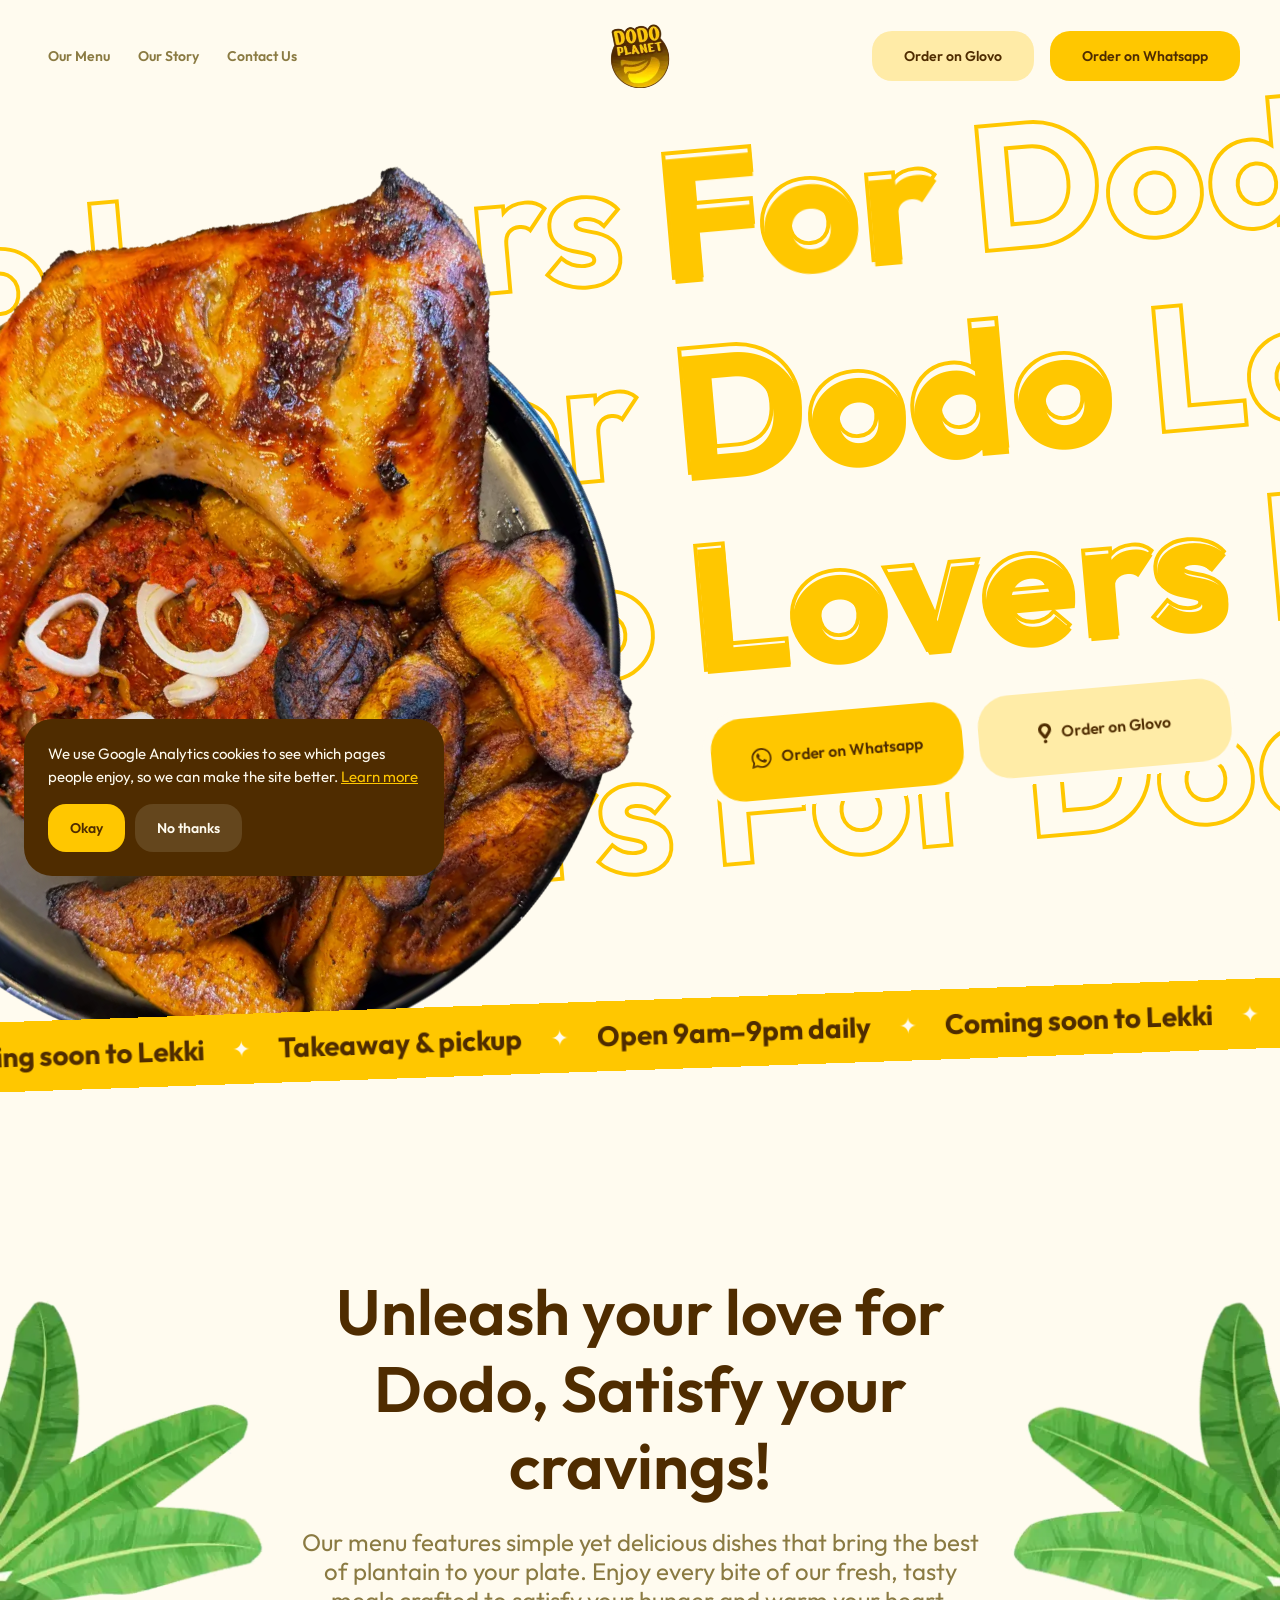
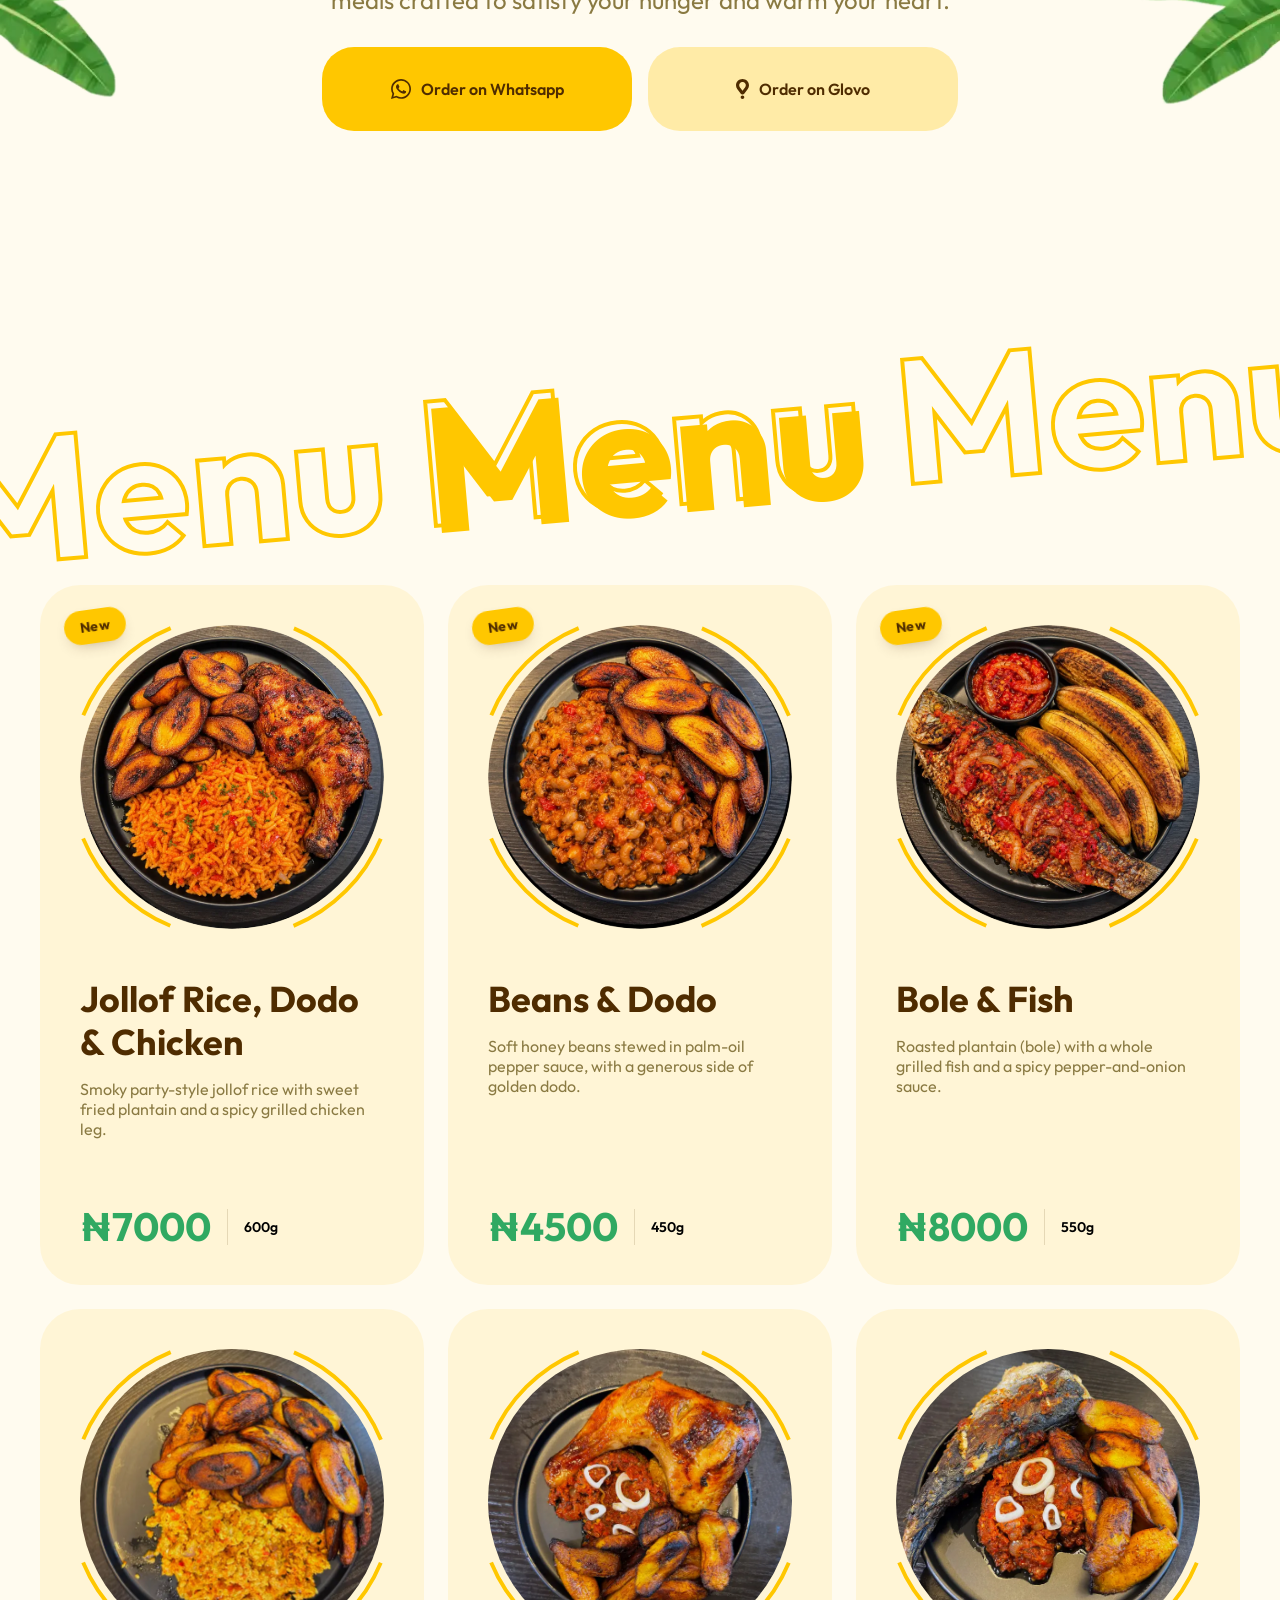
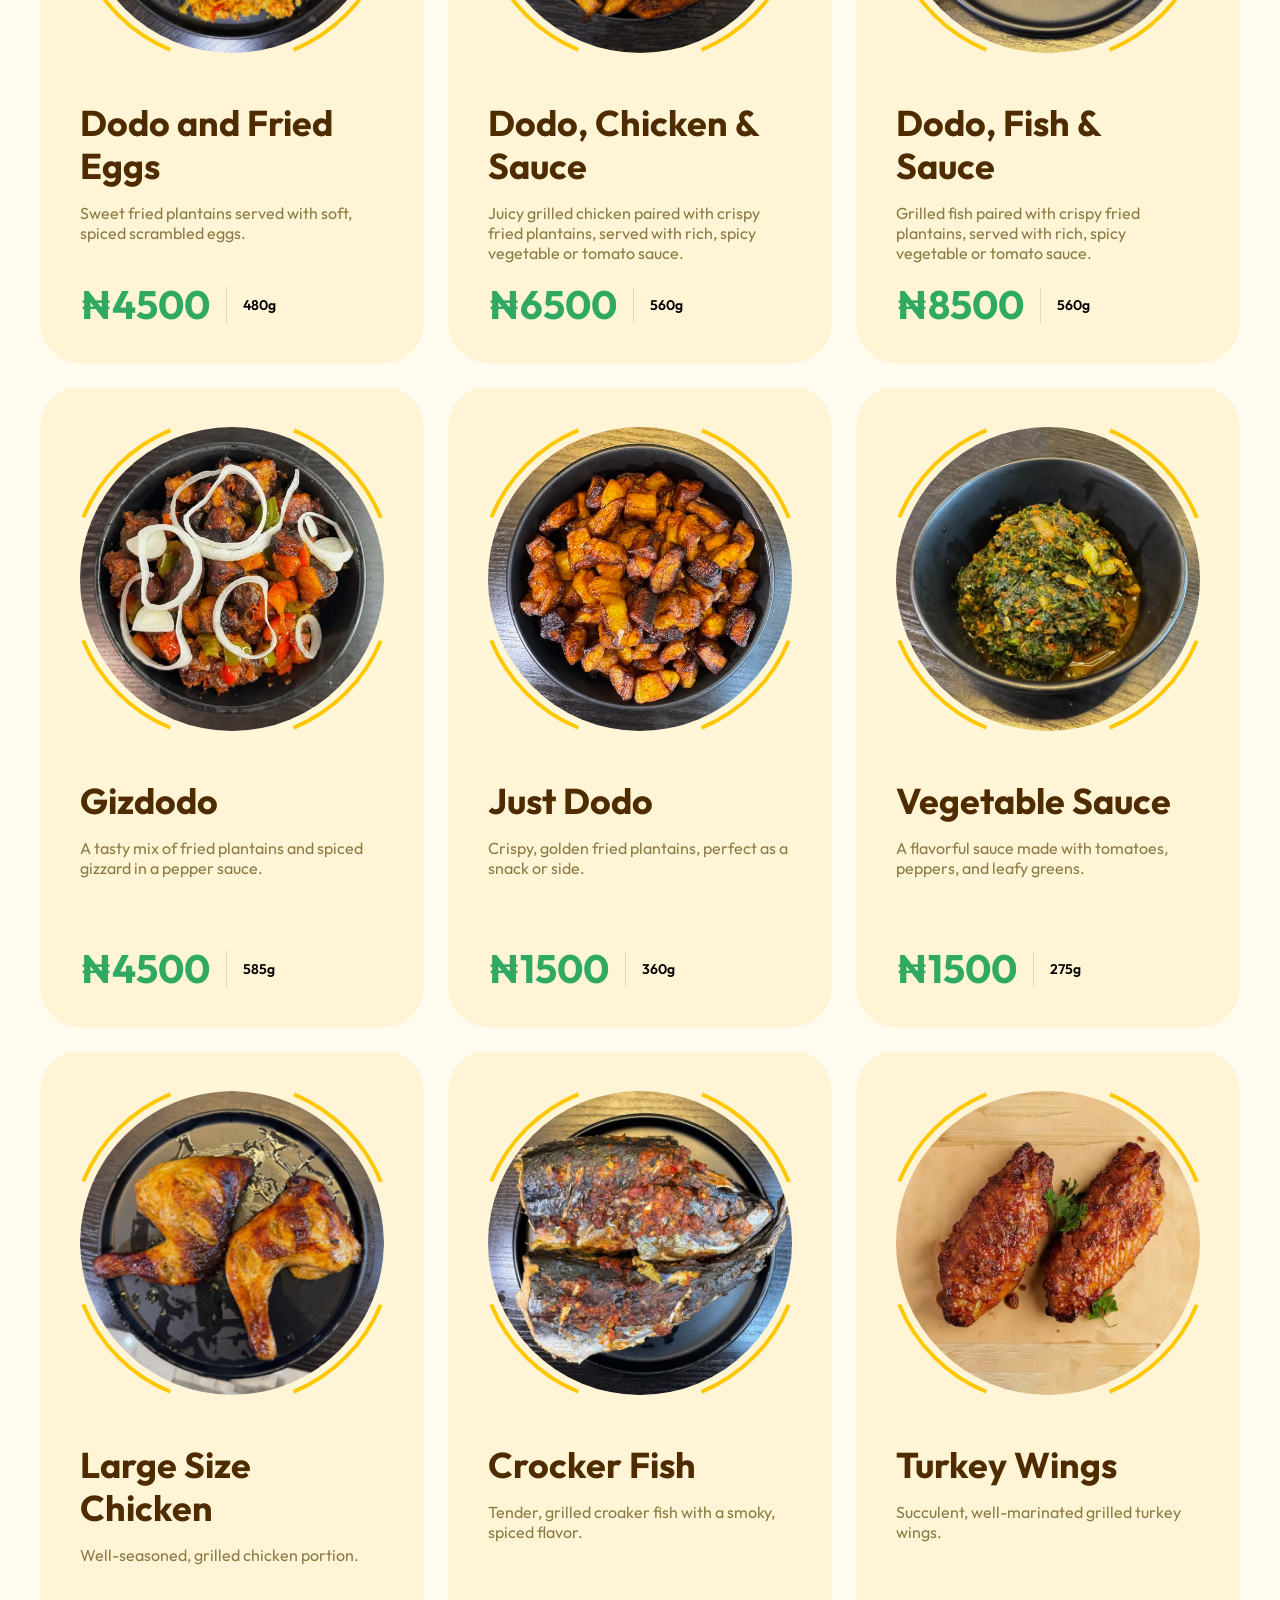
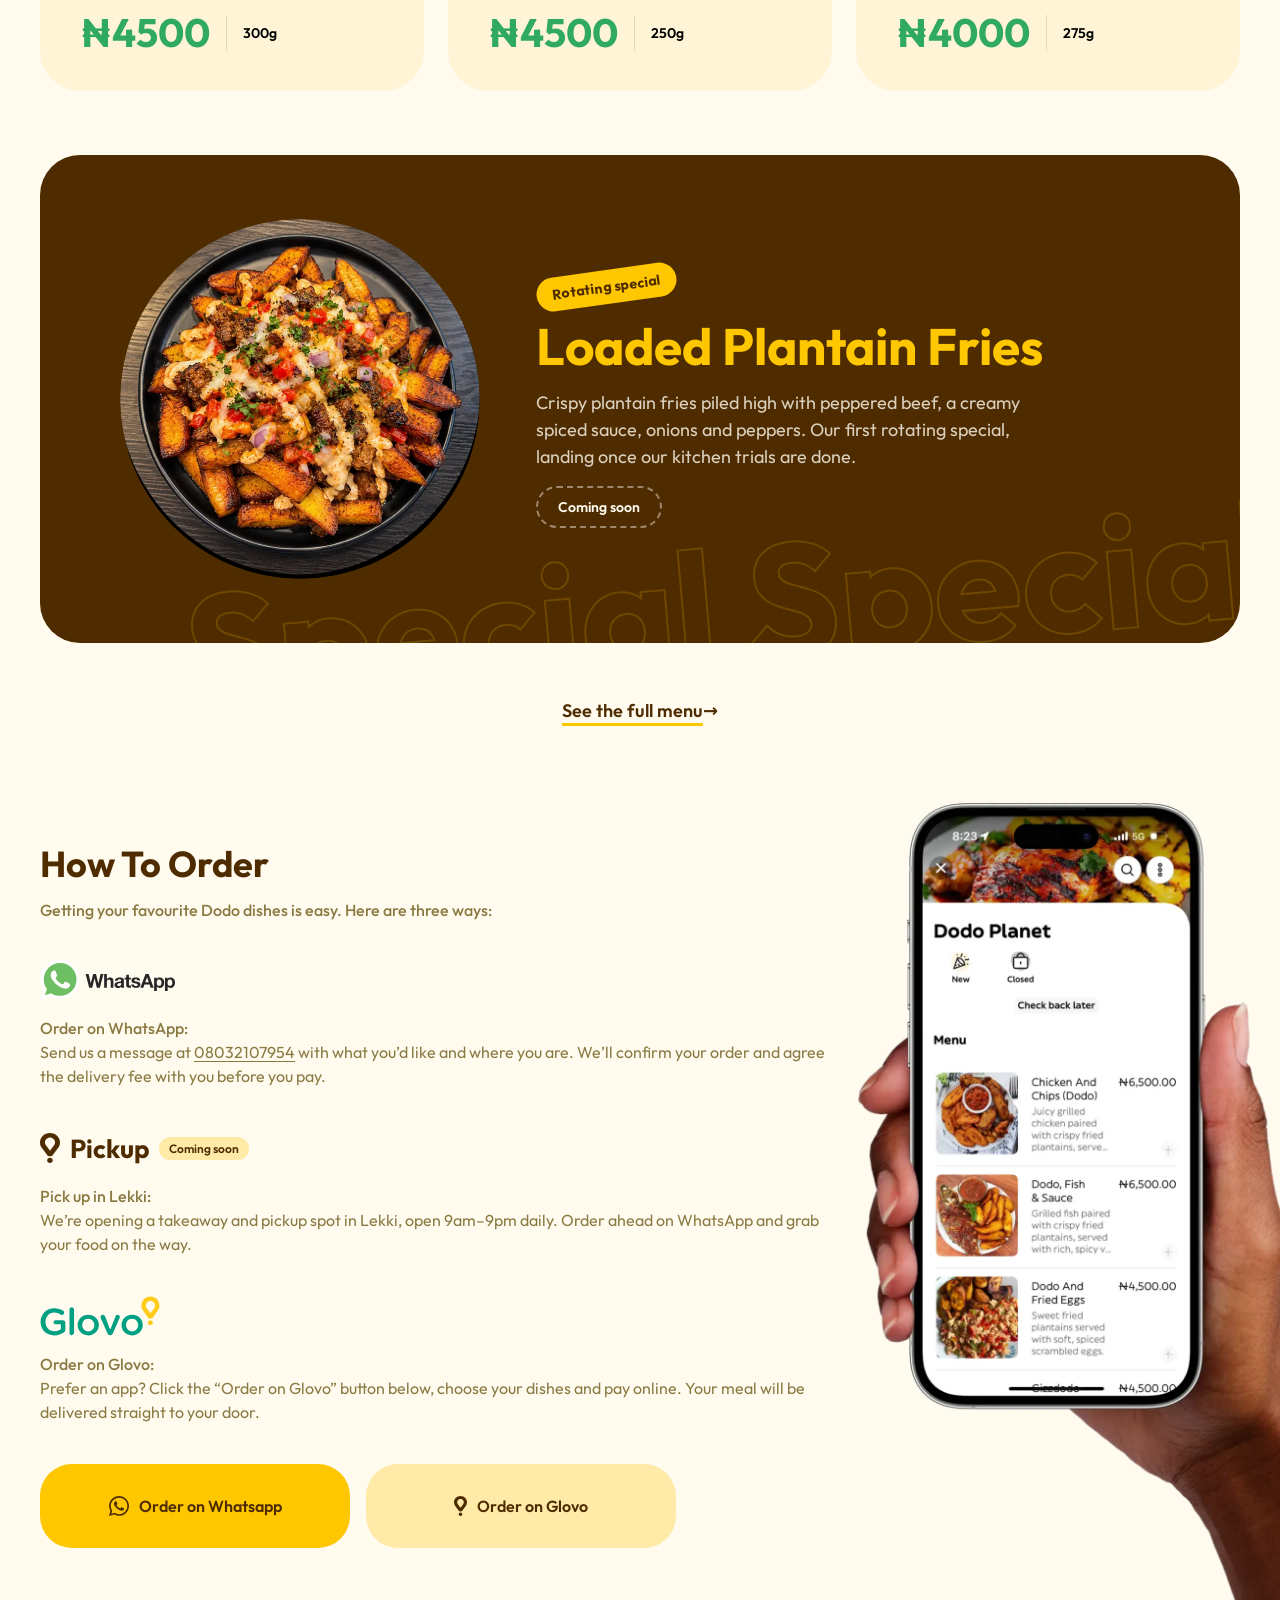
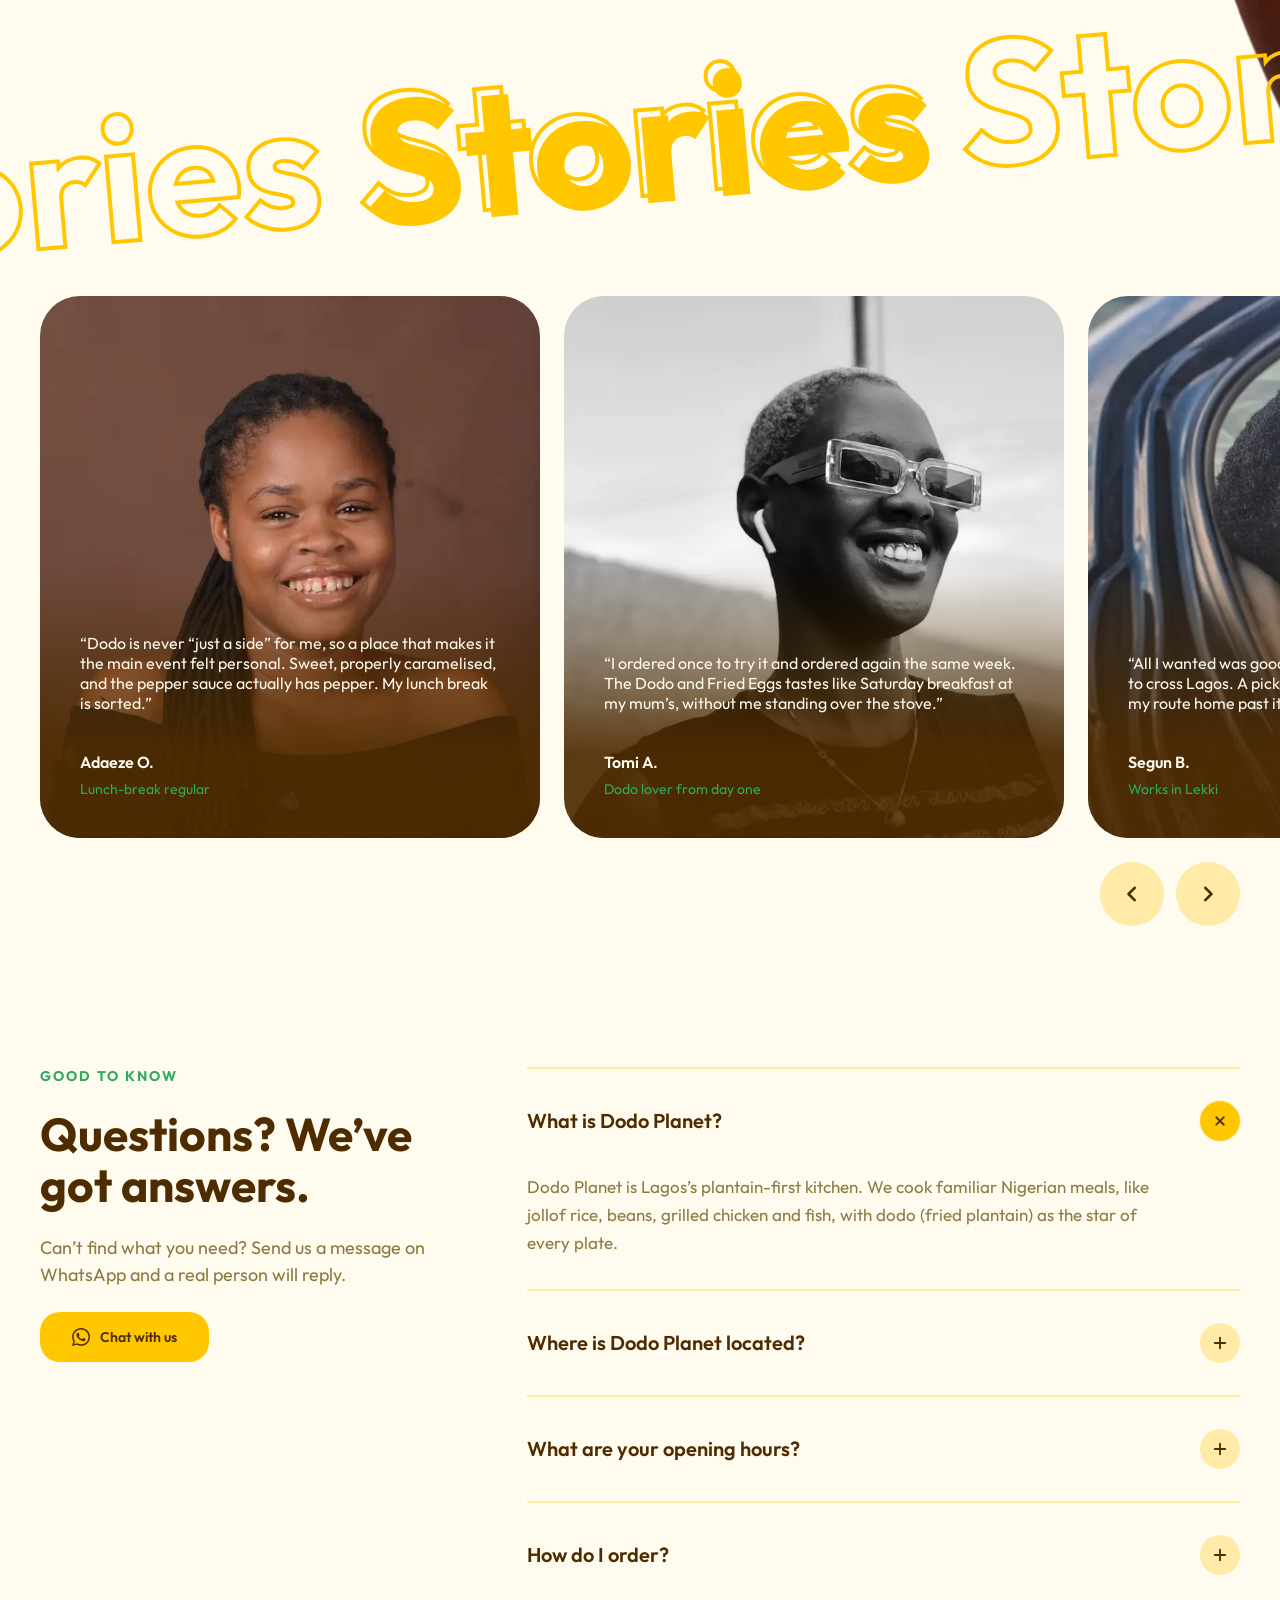
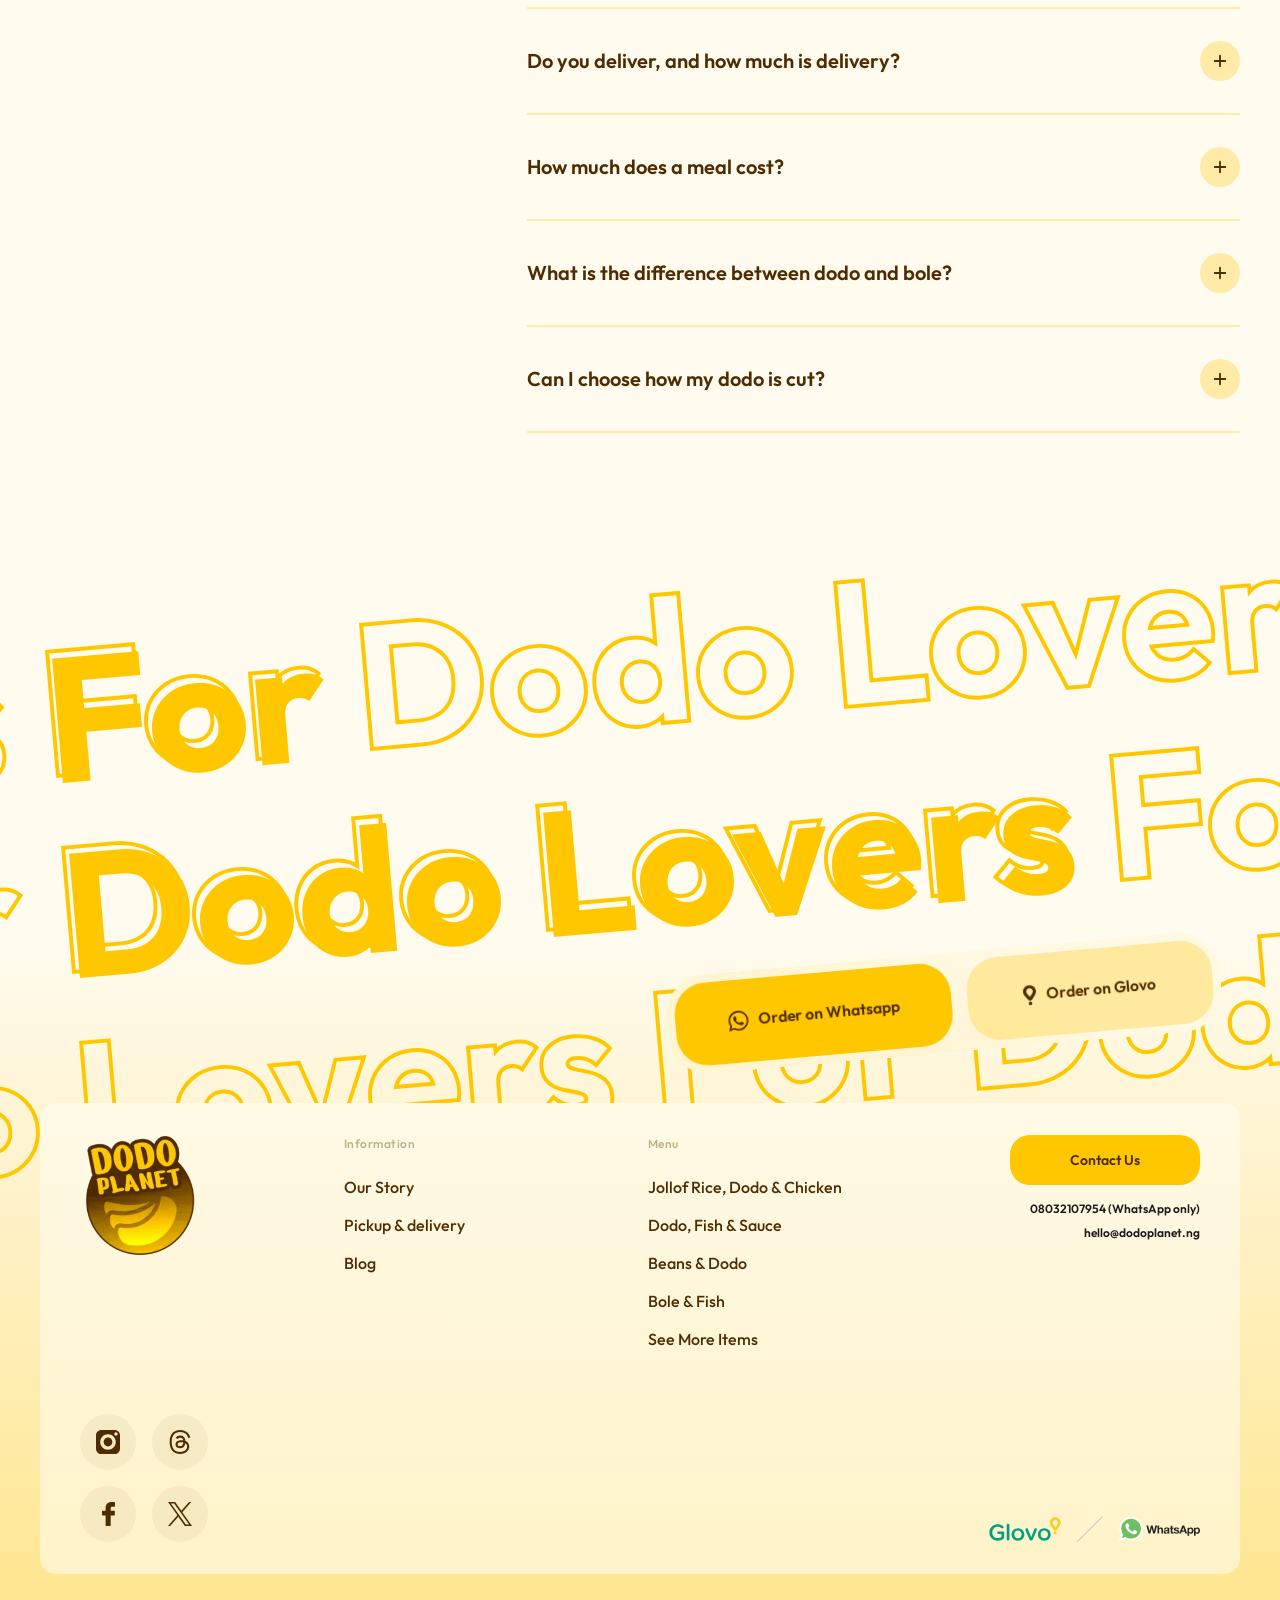
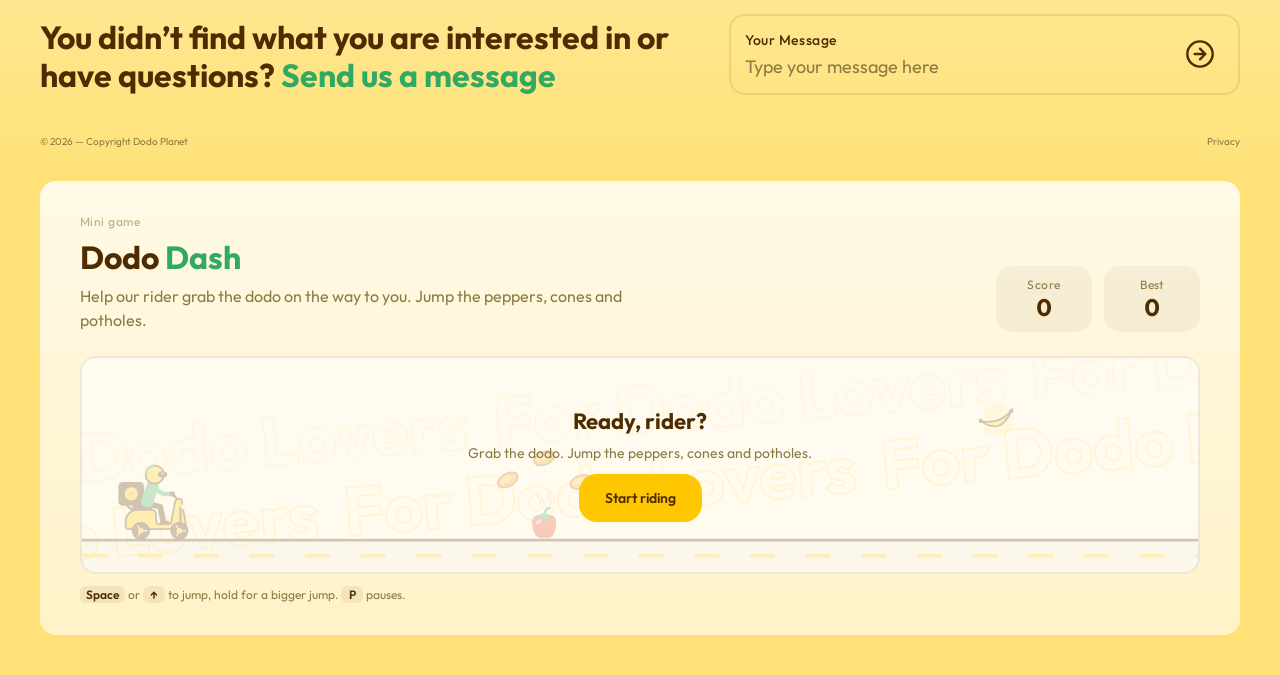
==== commit 9efdf329: "Footer year 2026 (auto-updates on rebuild), drop duplicate netlify.app redirect - tools/site.py sets" ====
--- a/index.html
+++ b/index.html
@@ -421,7 +421,7 @@
       </form>
 
       <div class="legal">
-        <p>© 2025 — Copyright Dodo Planet</p>
+        <p>© 2026 — Copyright Dodo Planet</p>
         <a href="/privacy.html">Privacy</a>
       </div>
     </div>
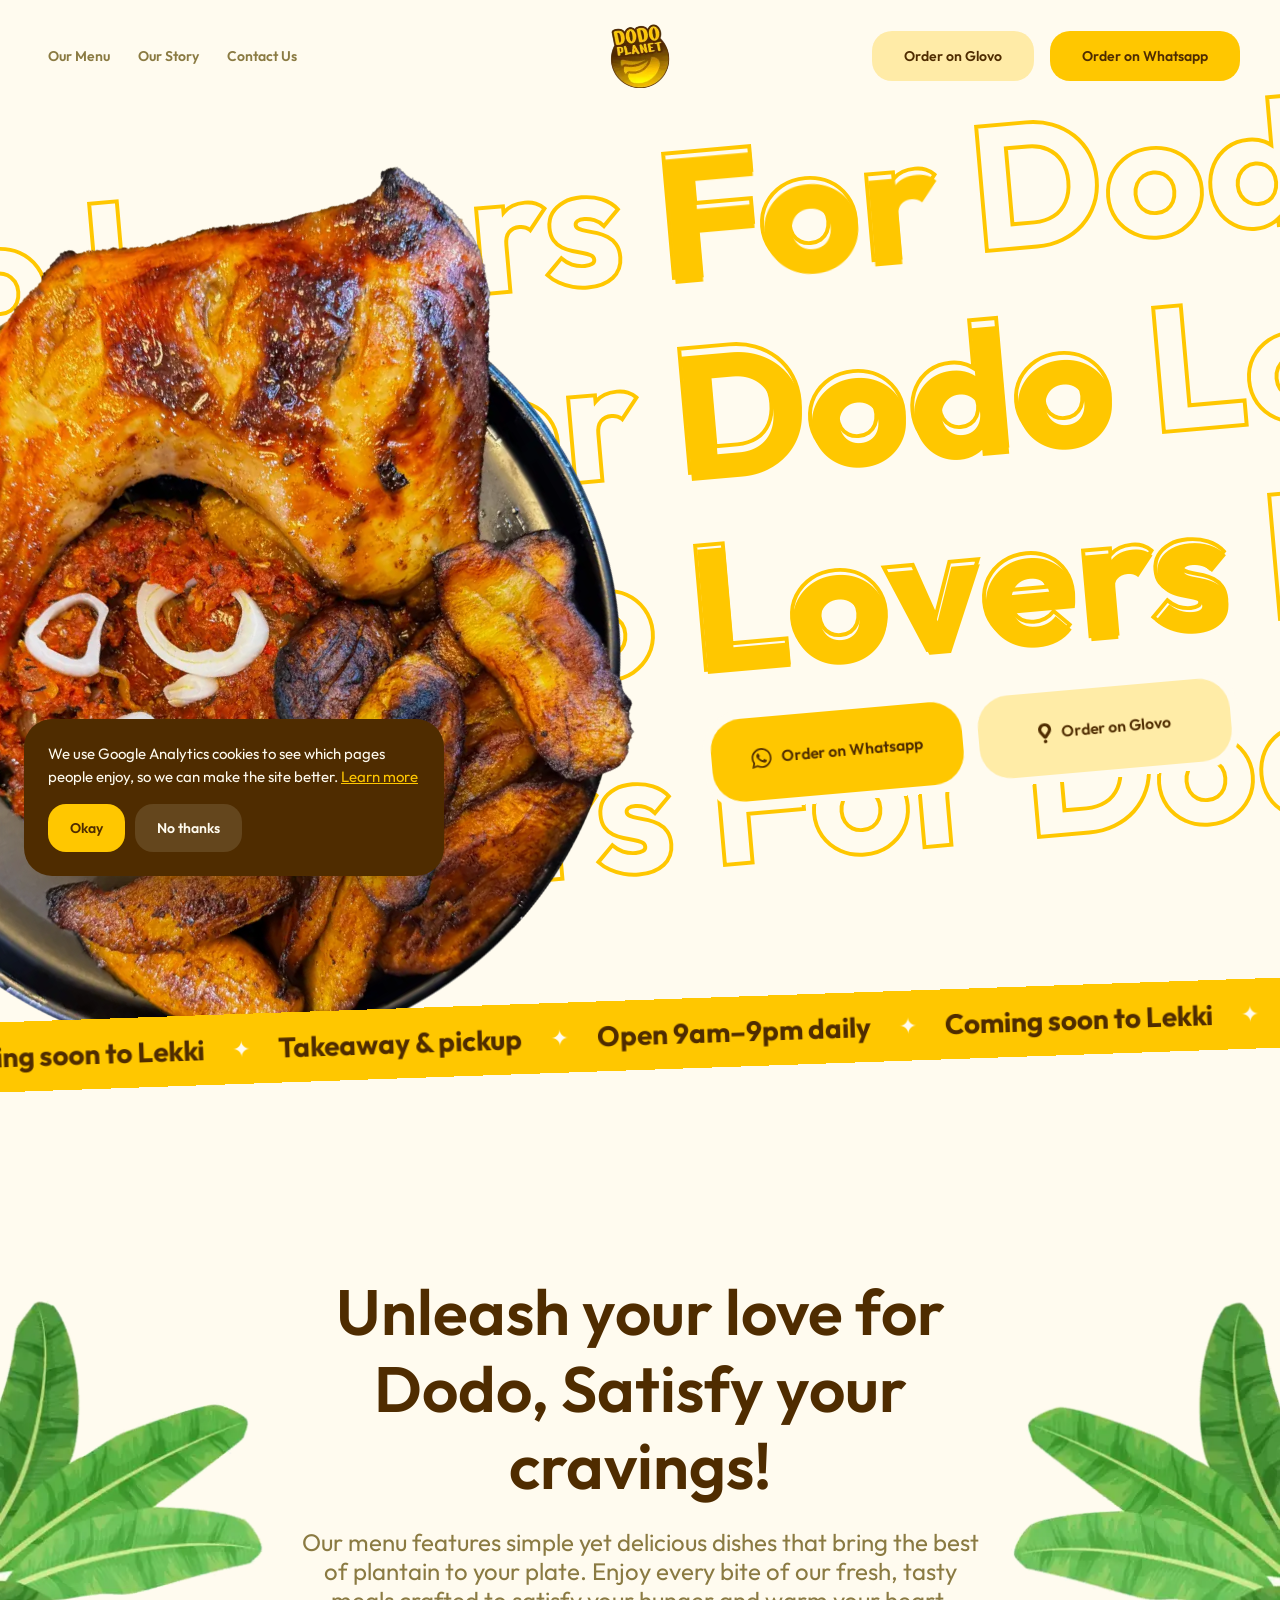
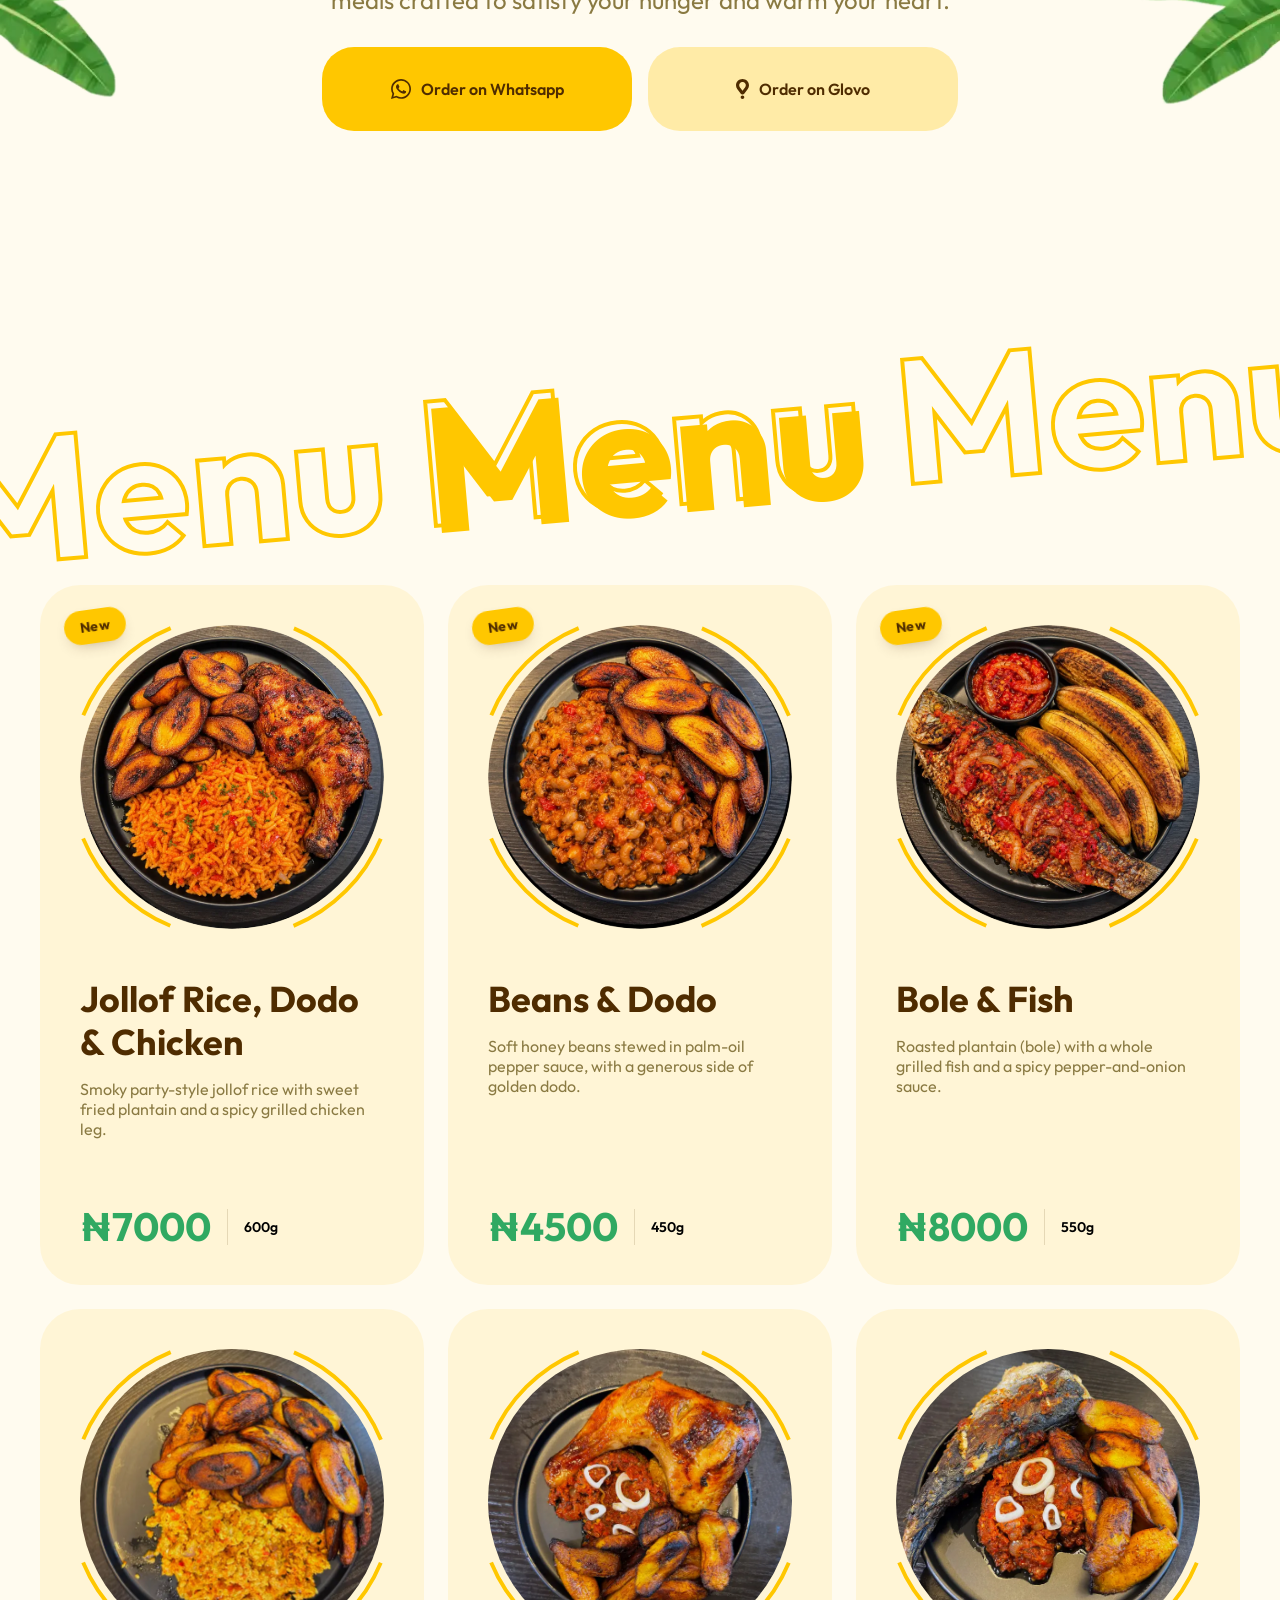
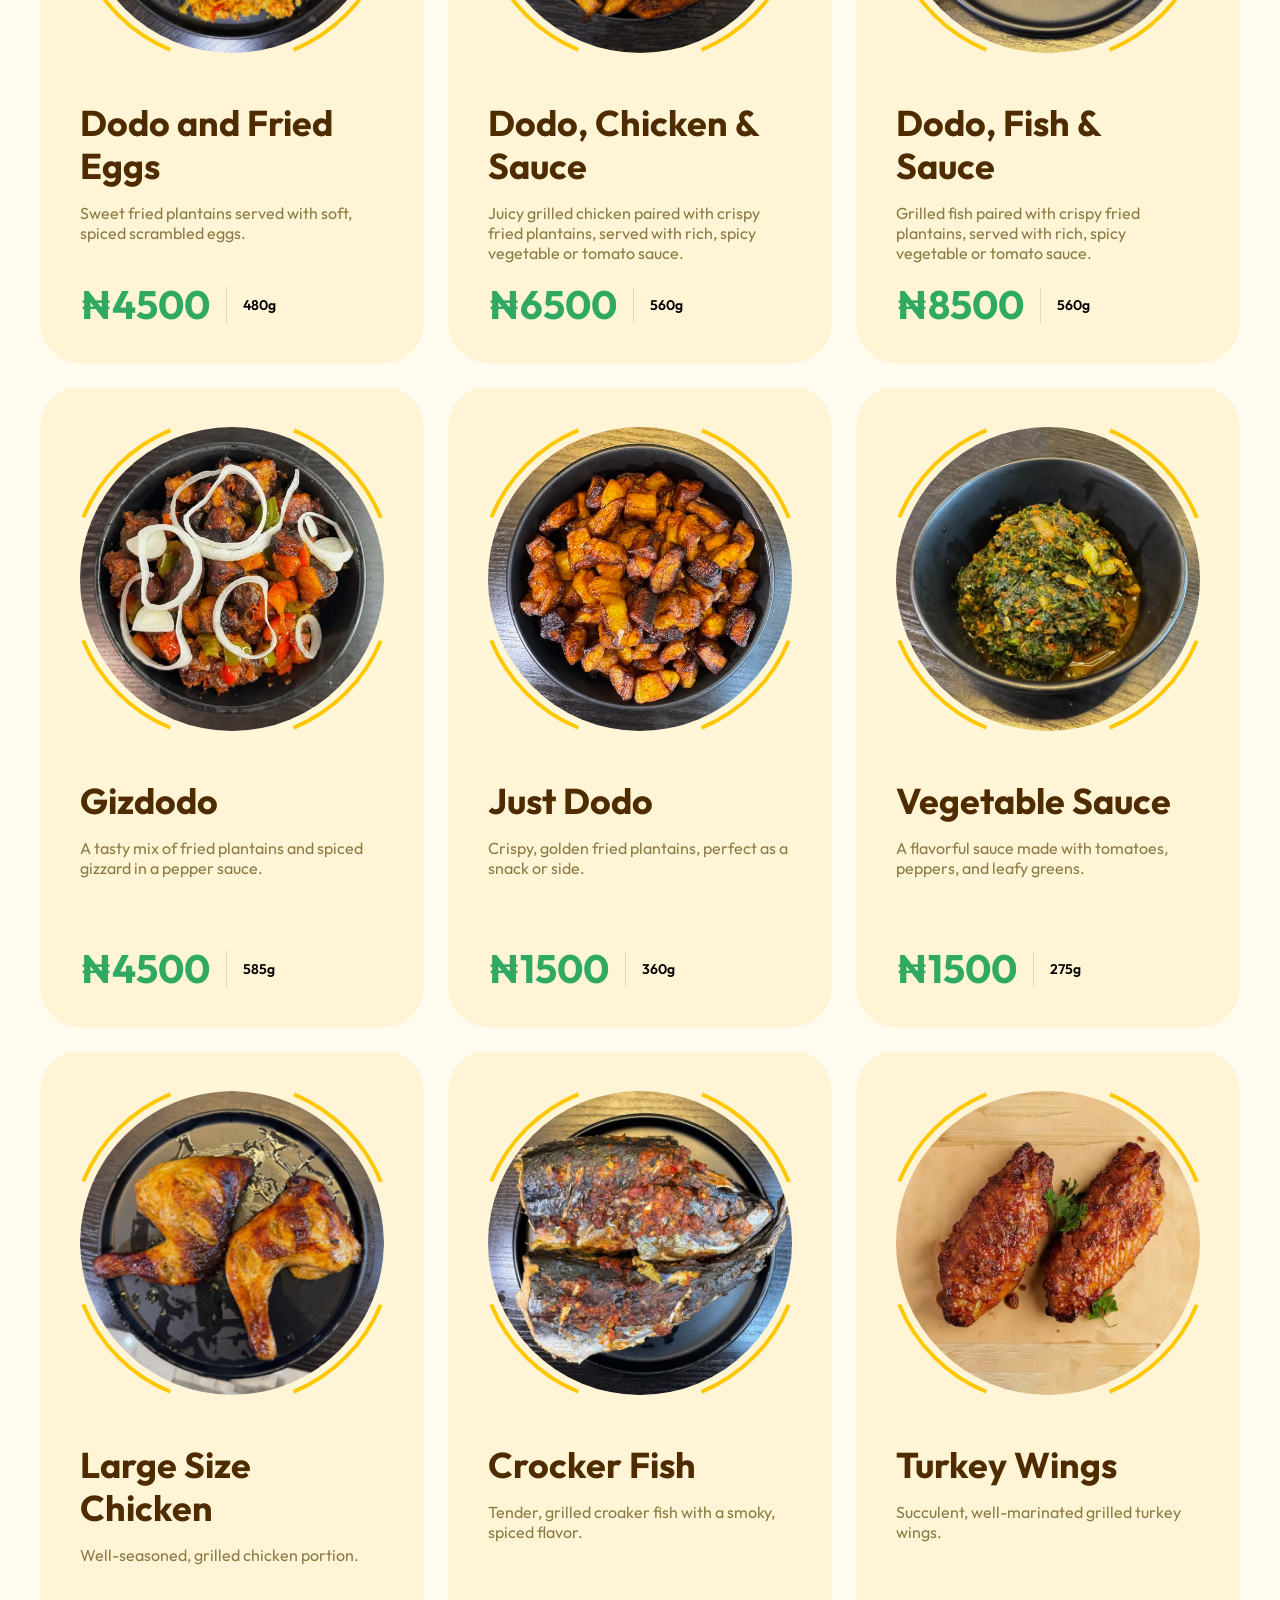
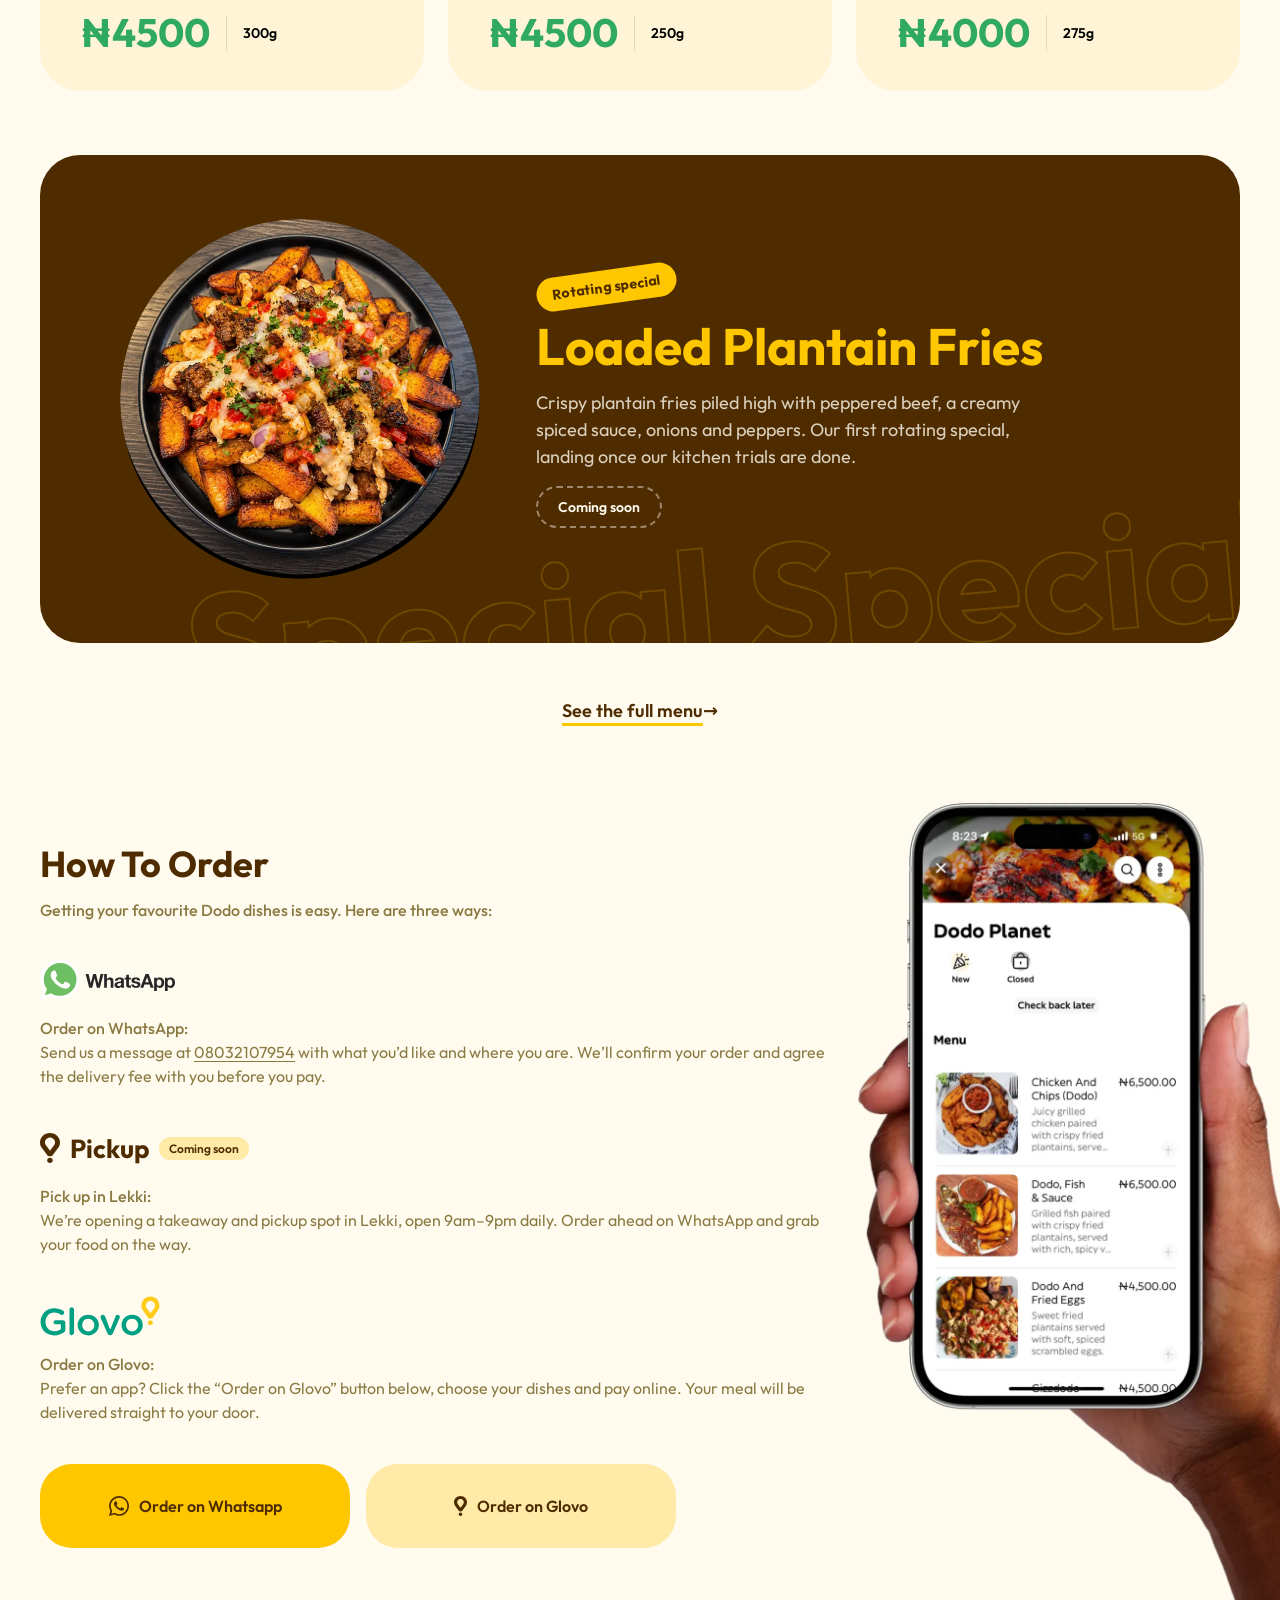
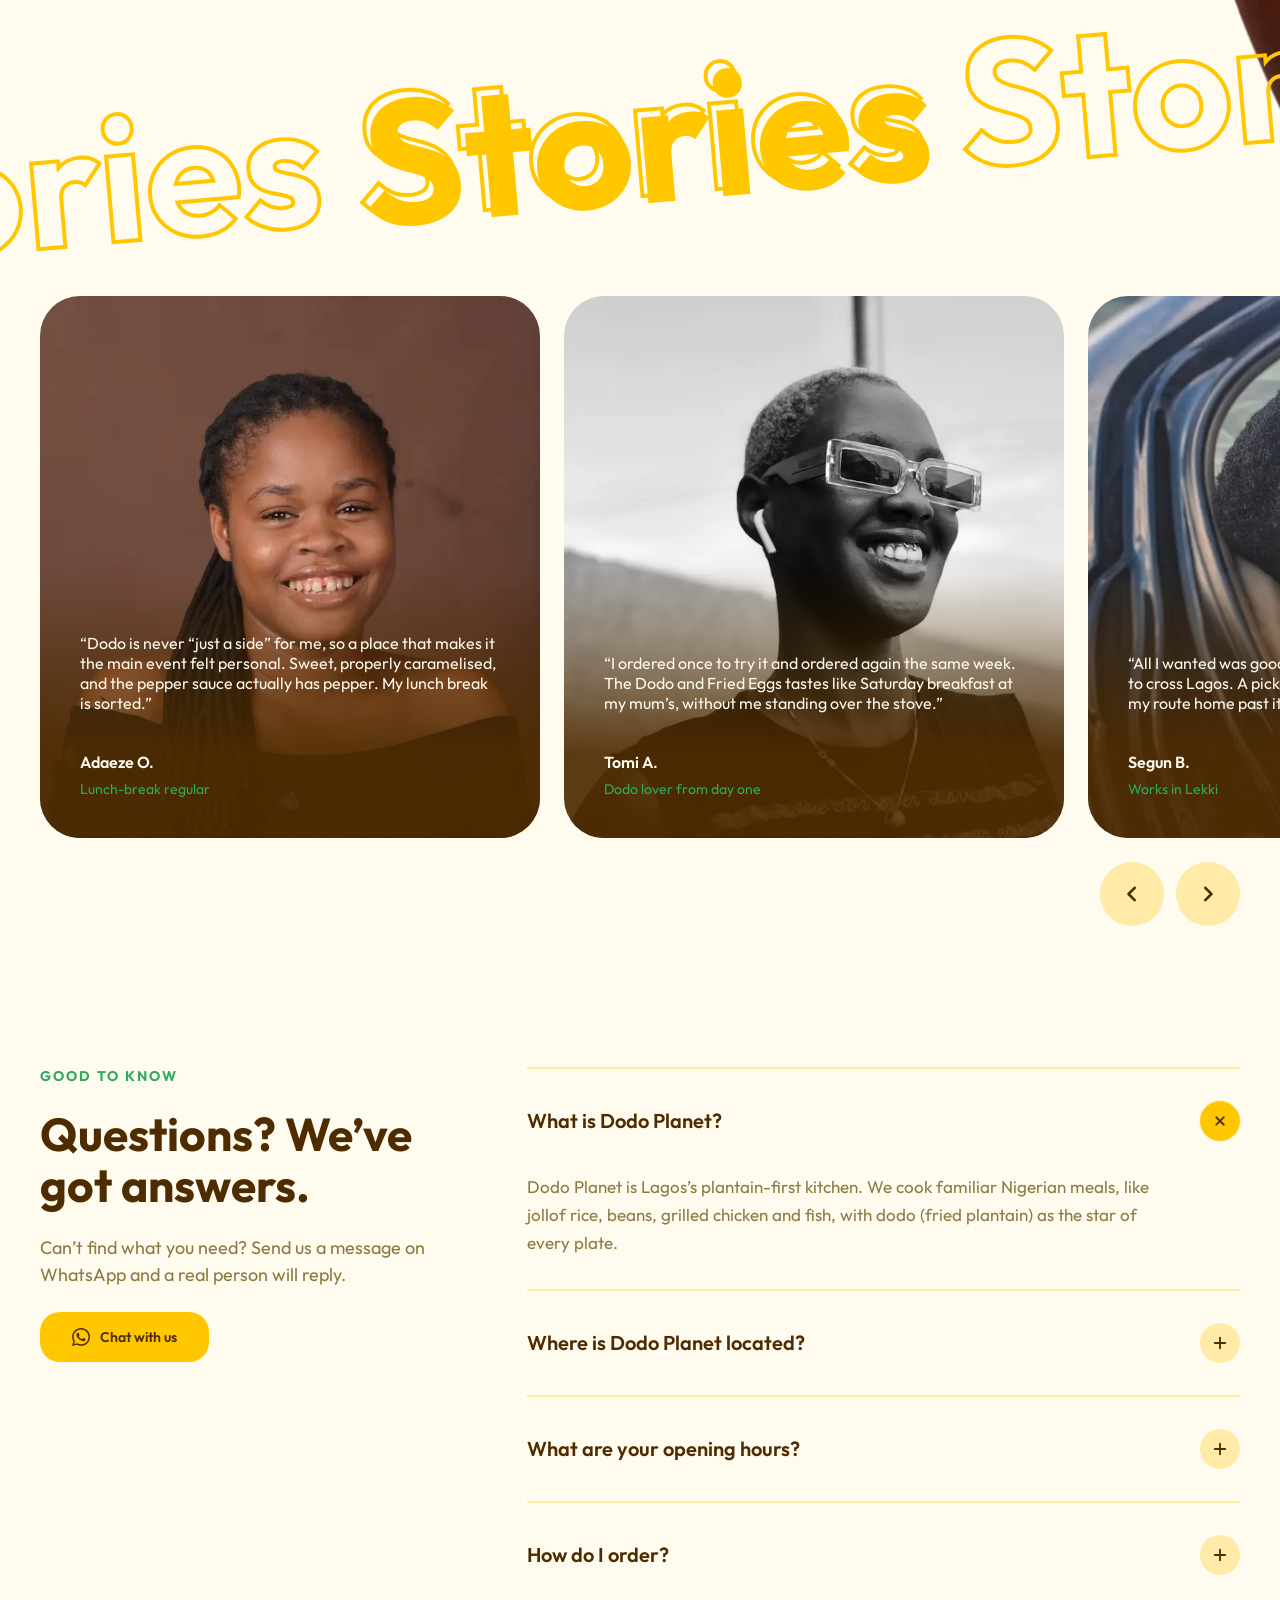
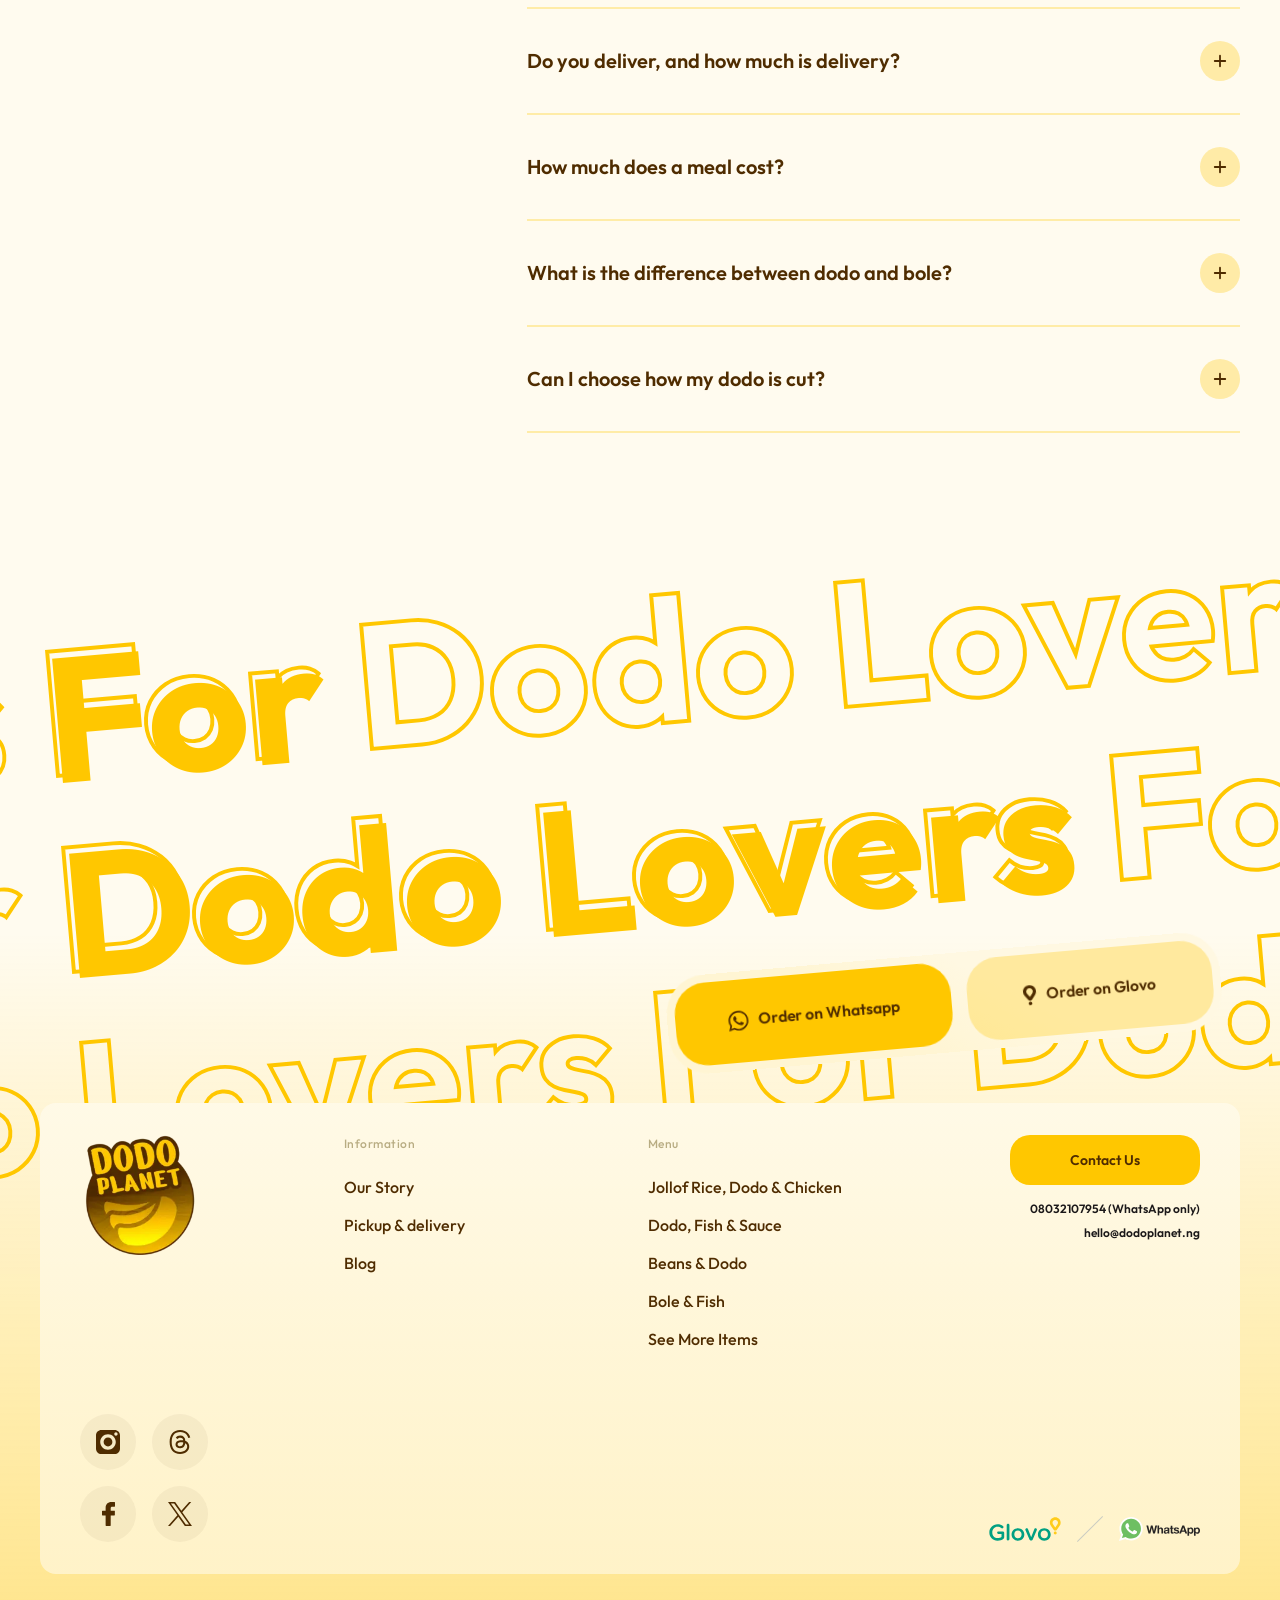
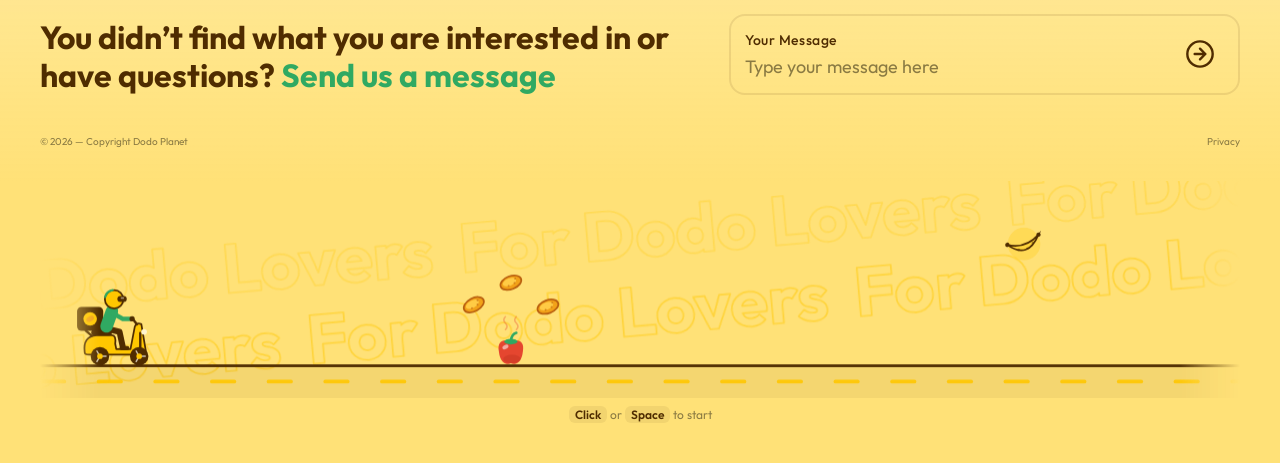
==== commit ebdfb0bd: "Browser bar colour: use the main CTA yellow (#FFC700) Co-Authored-By: Claude Opus 5.5 <noreply@anthr" ====
--- a/index.html
+++ b/index.html
@@ -6,7 +6,7 @@
   <title>Dodo Planet | Lagos’s Plantain-First Kitchen</title>
   <meta name="description" content="Dodo Planet is Lagos’s plantain-first kitchen: jollof rice, beans, fish and chicken served with golden dodo. Takeaway &amp; pickup coming soon to Lekki. Order on WhatsApp or Glovo.">
   <link rel="canonical" href="https://dodoplanet.ng/">
-  <meta name="theme-color" content="#FFFBEF">
+  <meta name="theme-color" content="#FFC700">
   <meta property="og:site_name" content="Dodo Planet">
   <meta property="og:locale" content="en_NG">
   <meta property="og:type" content="website">
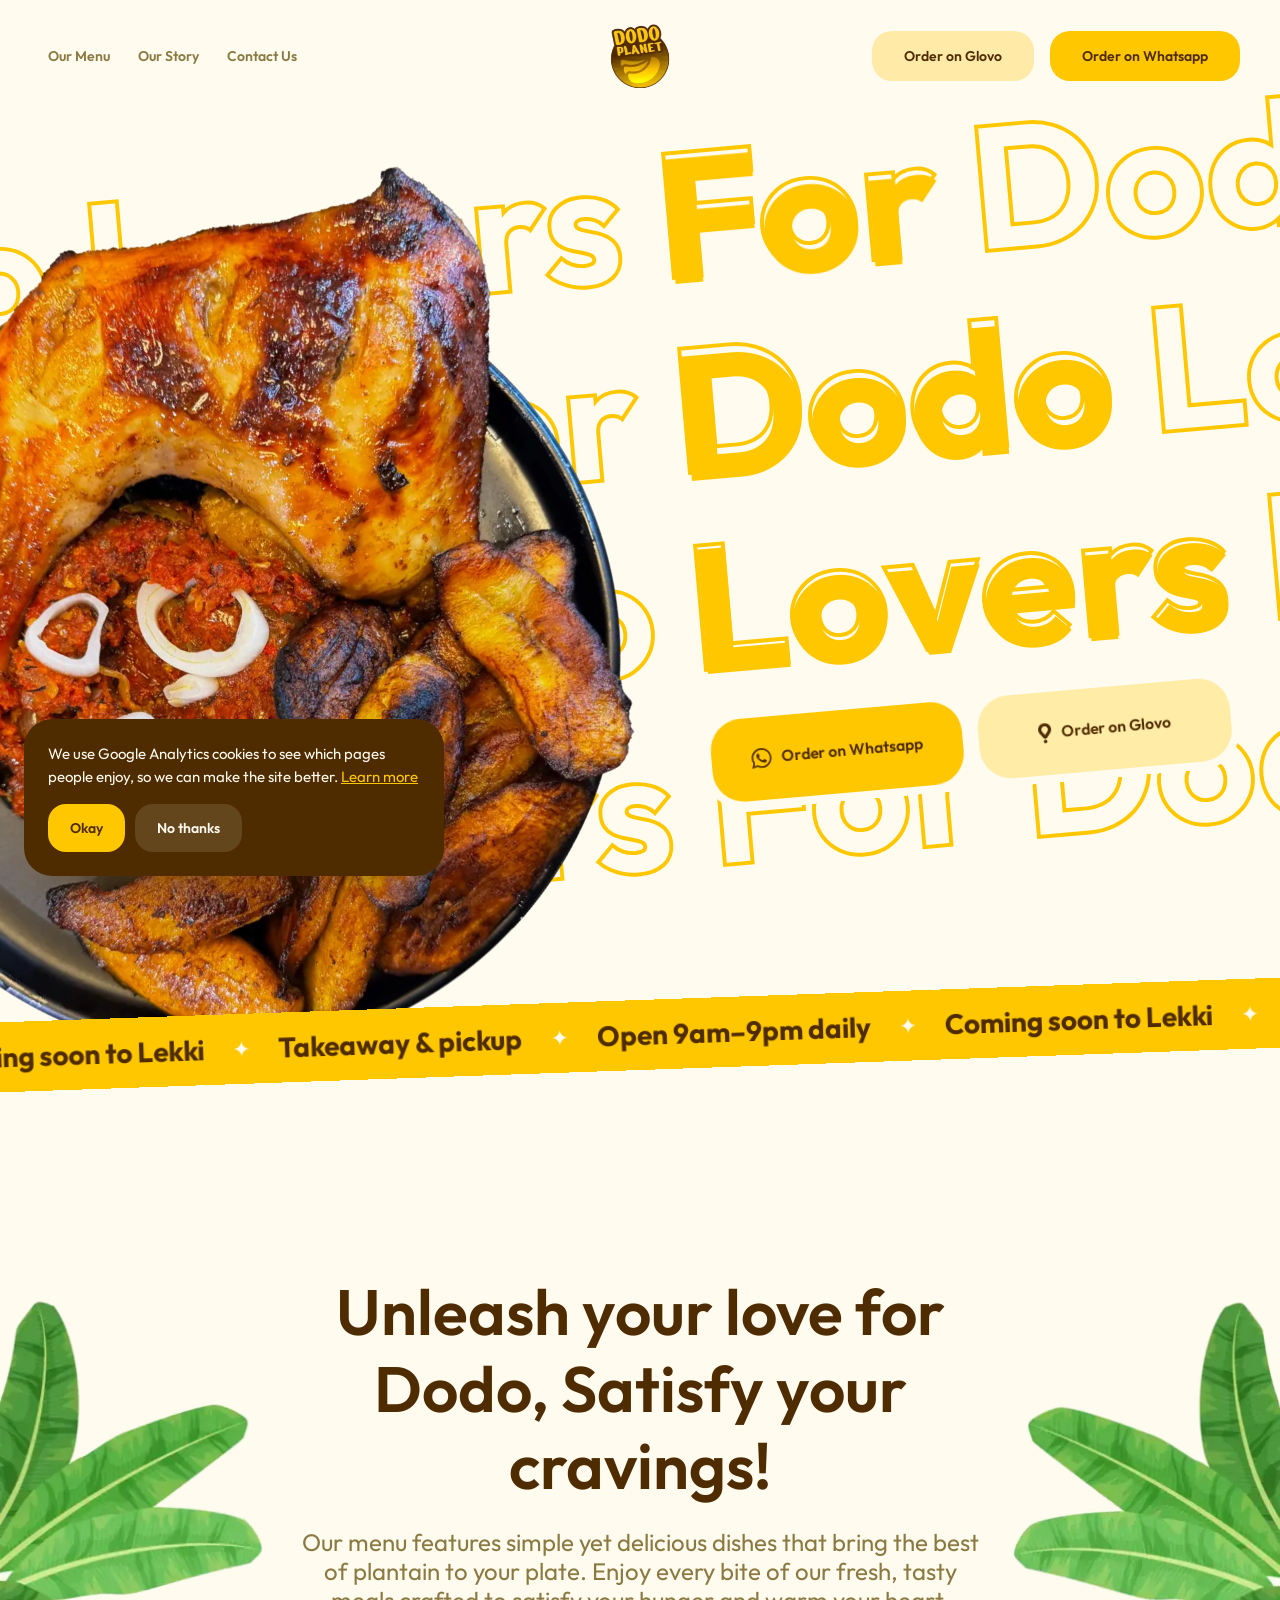
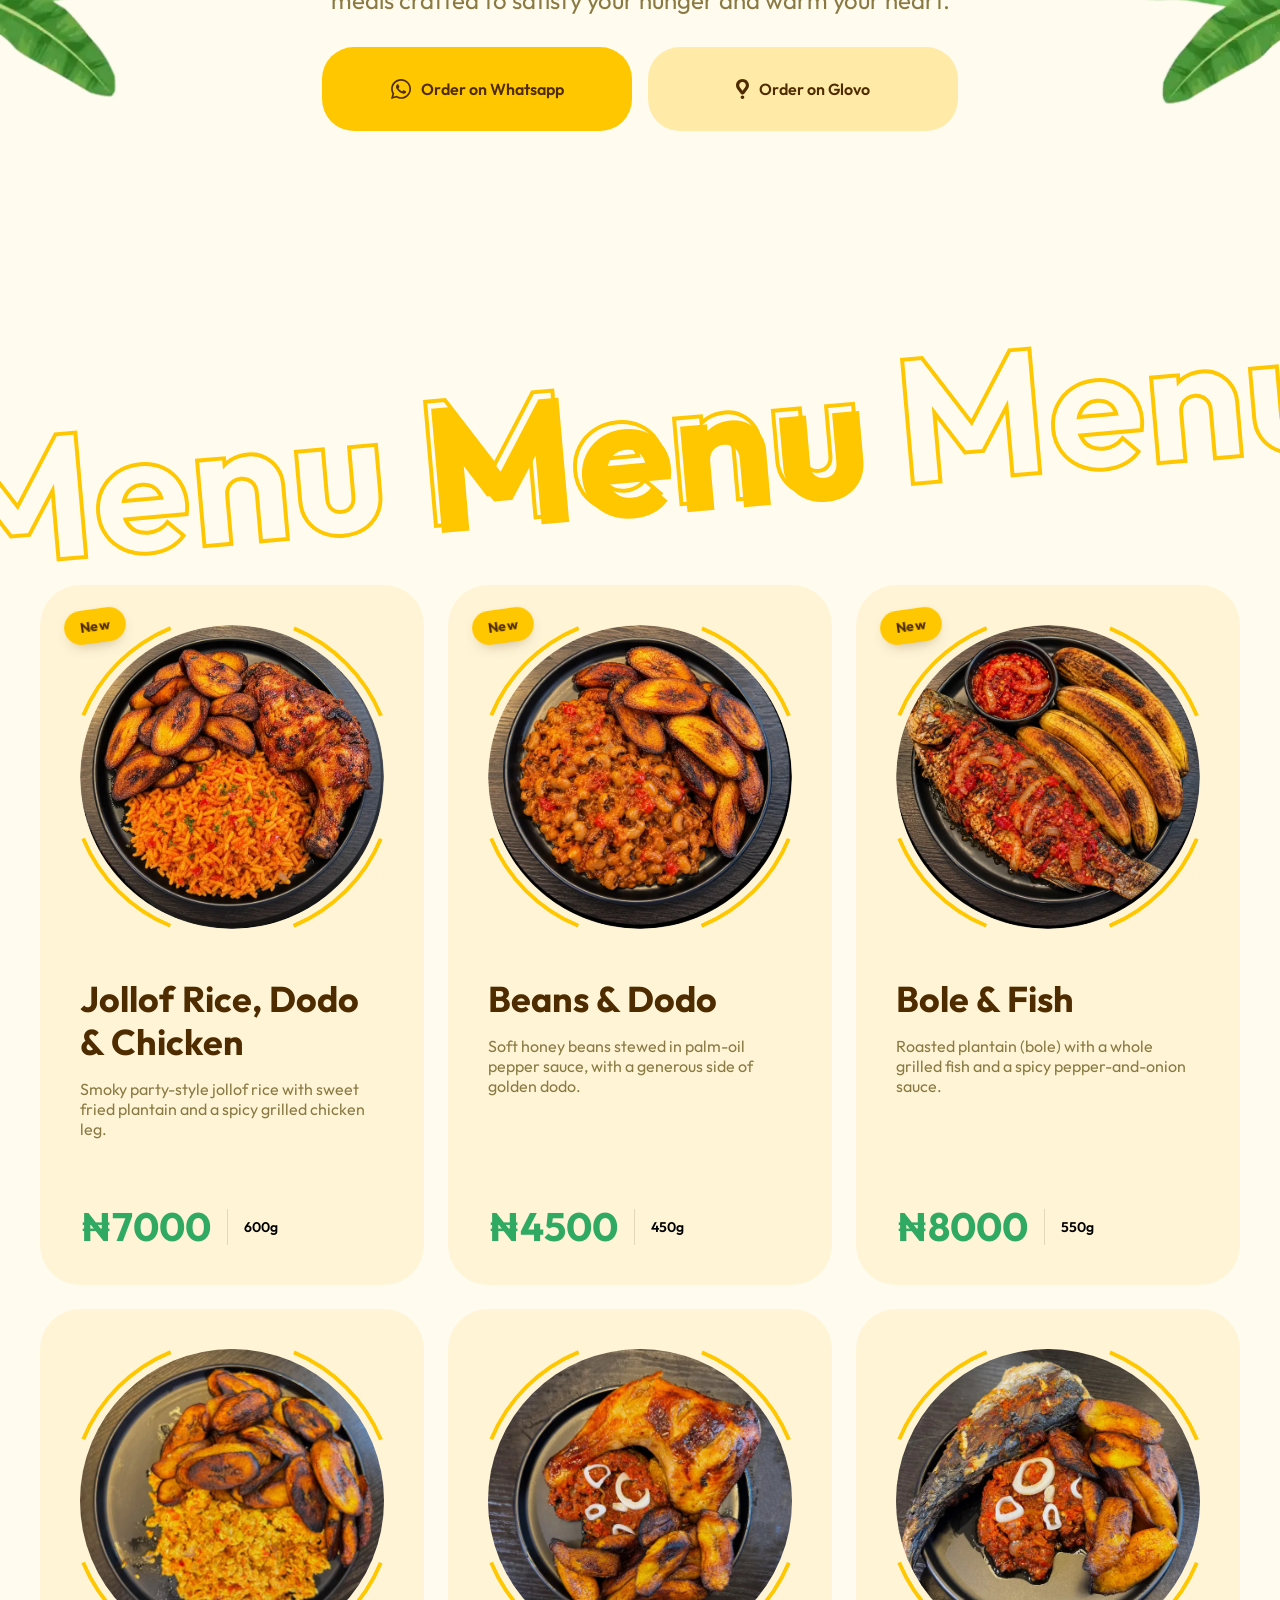
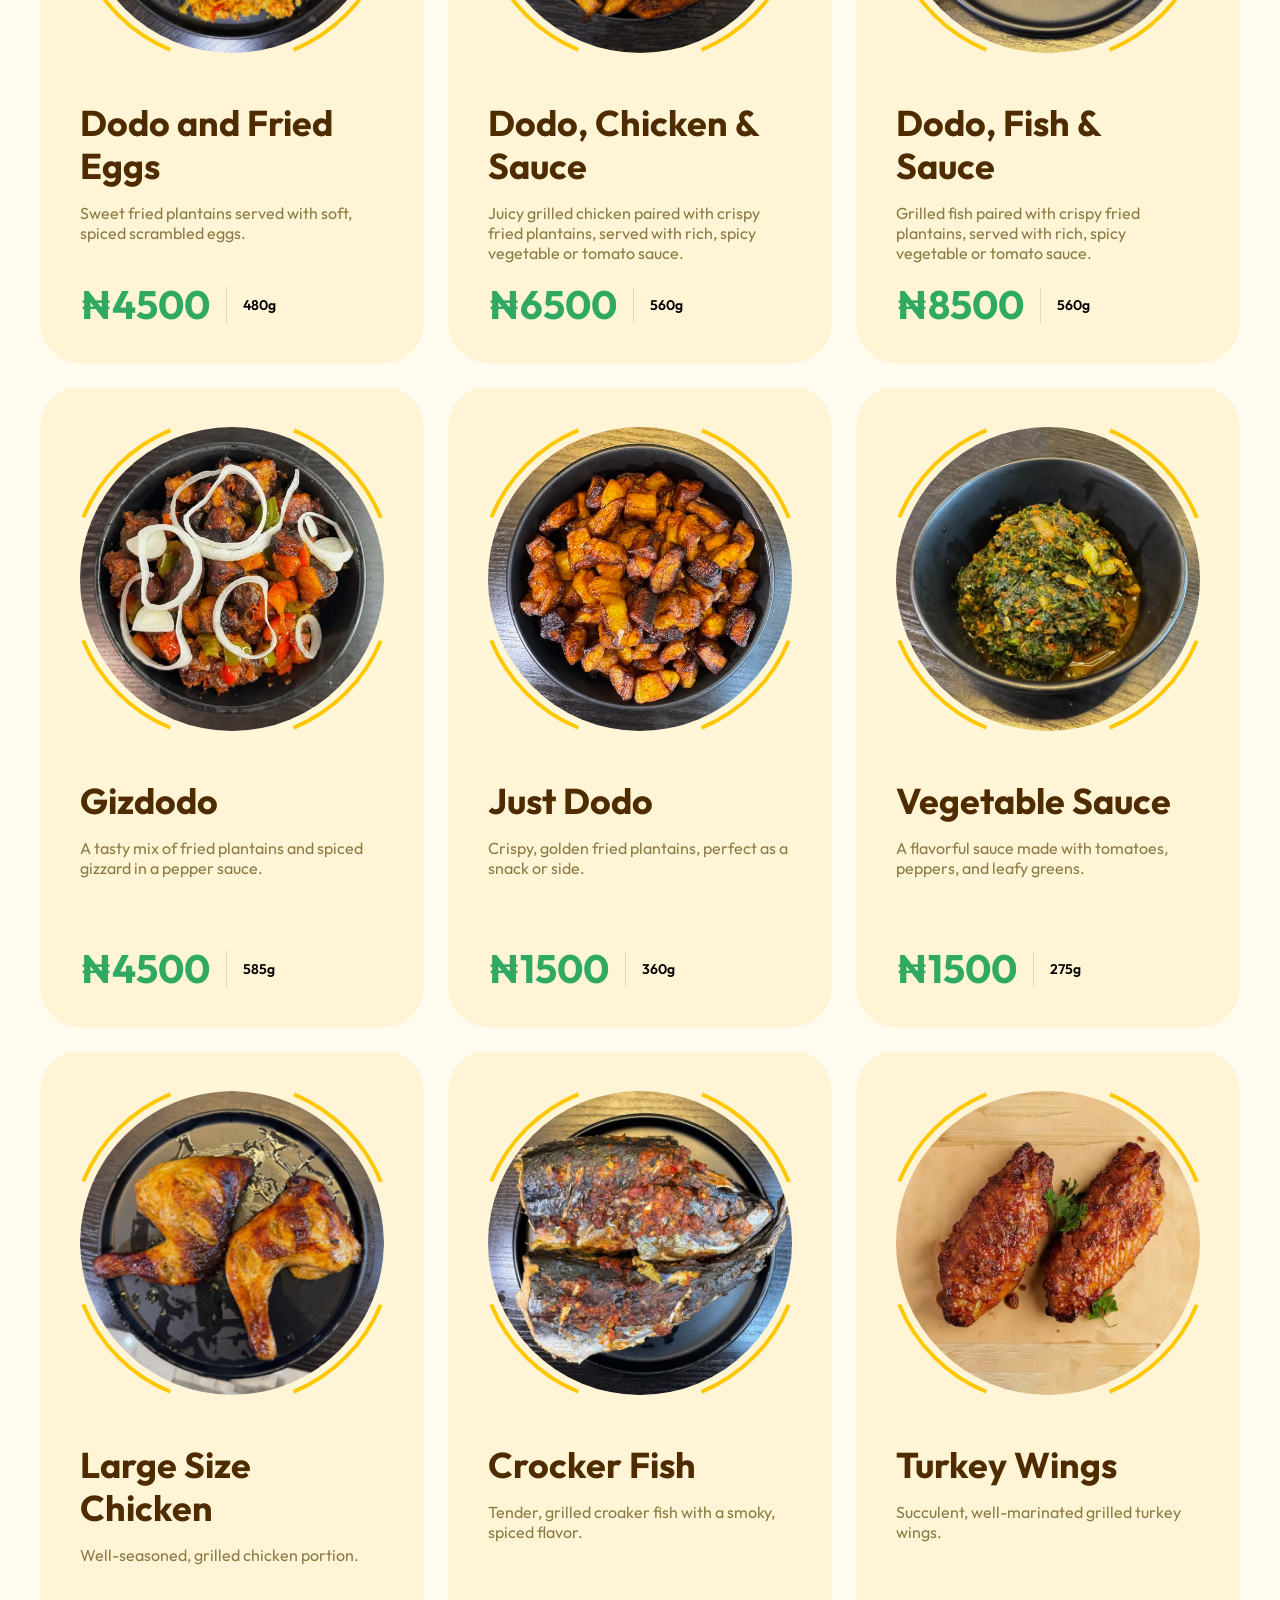
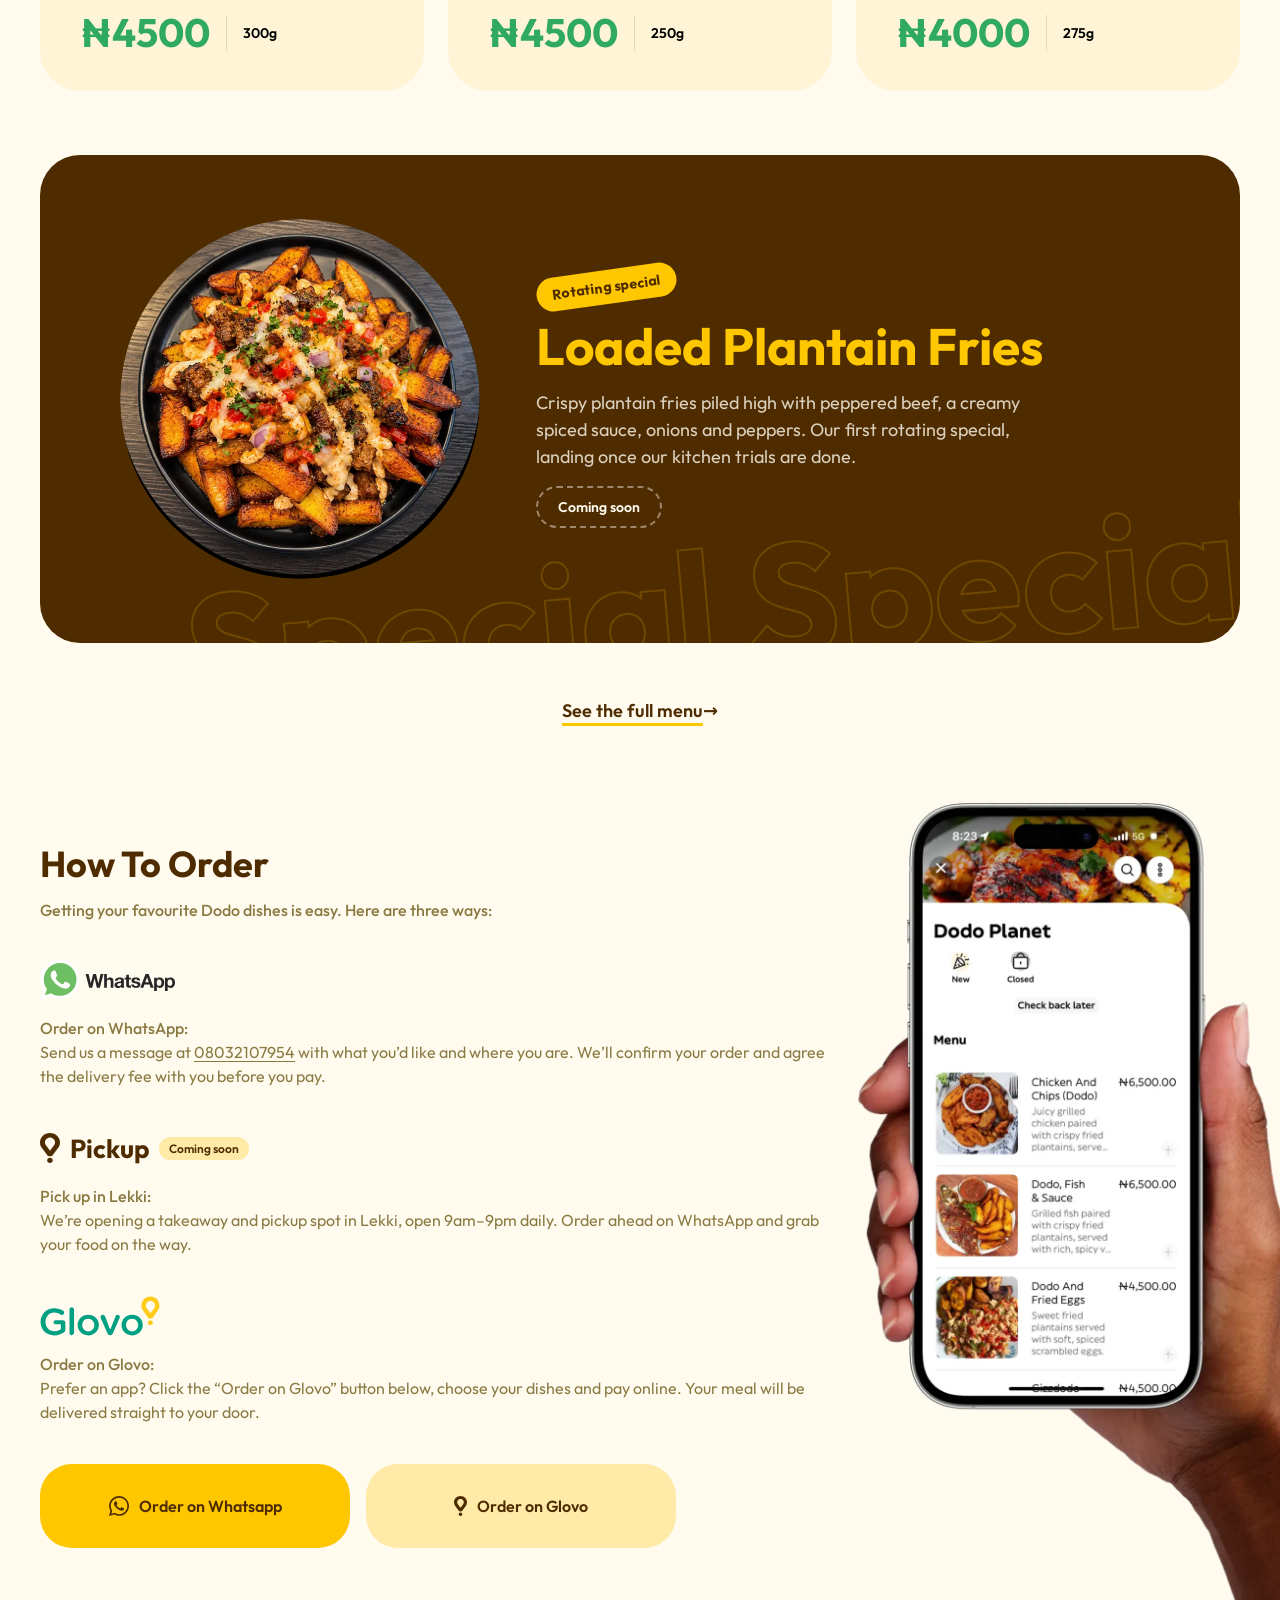
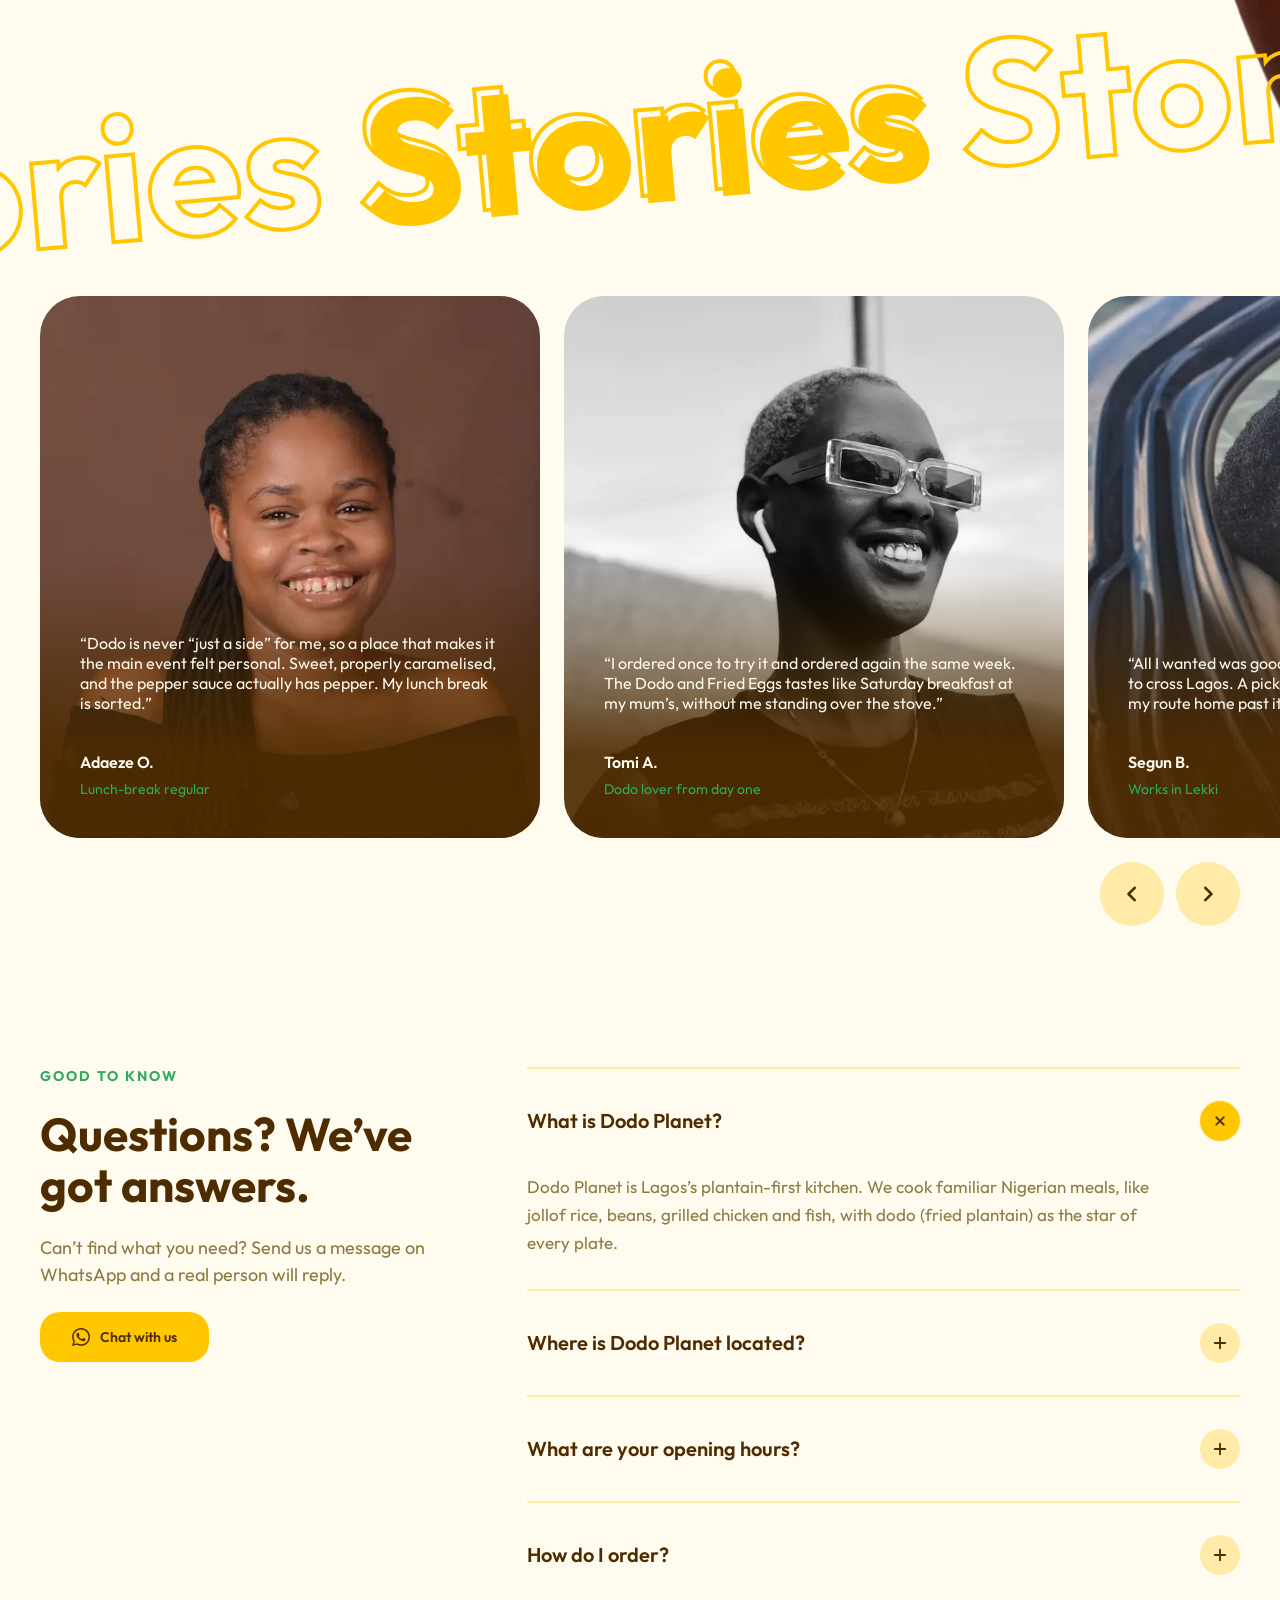
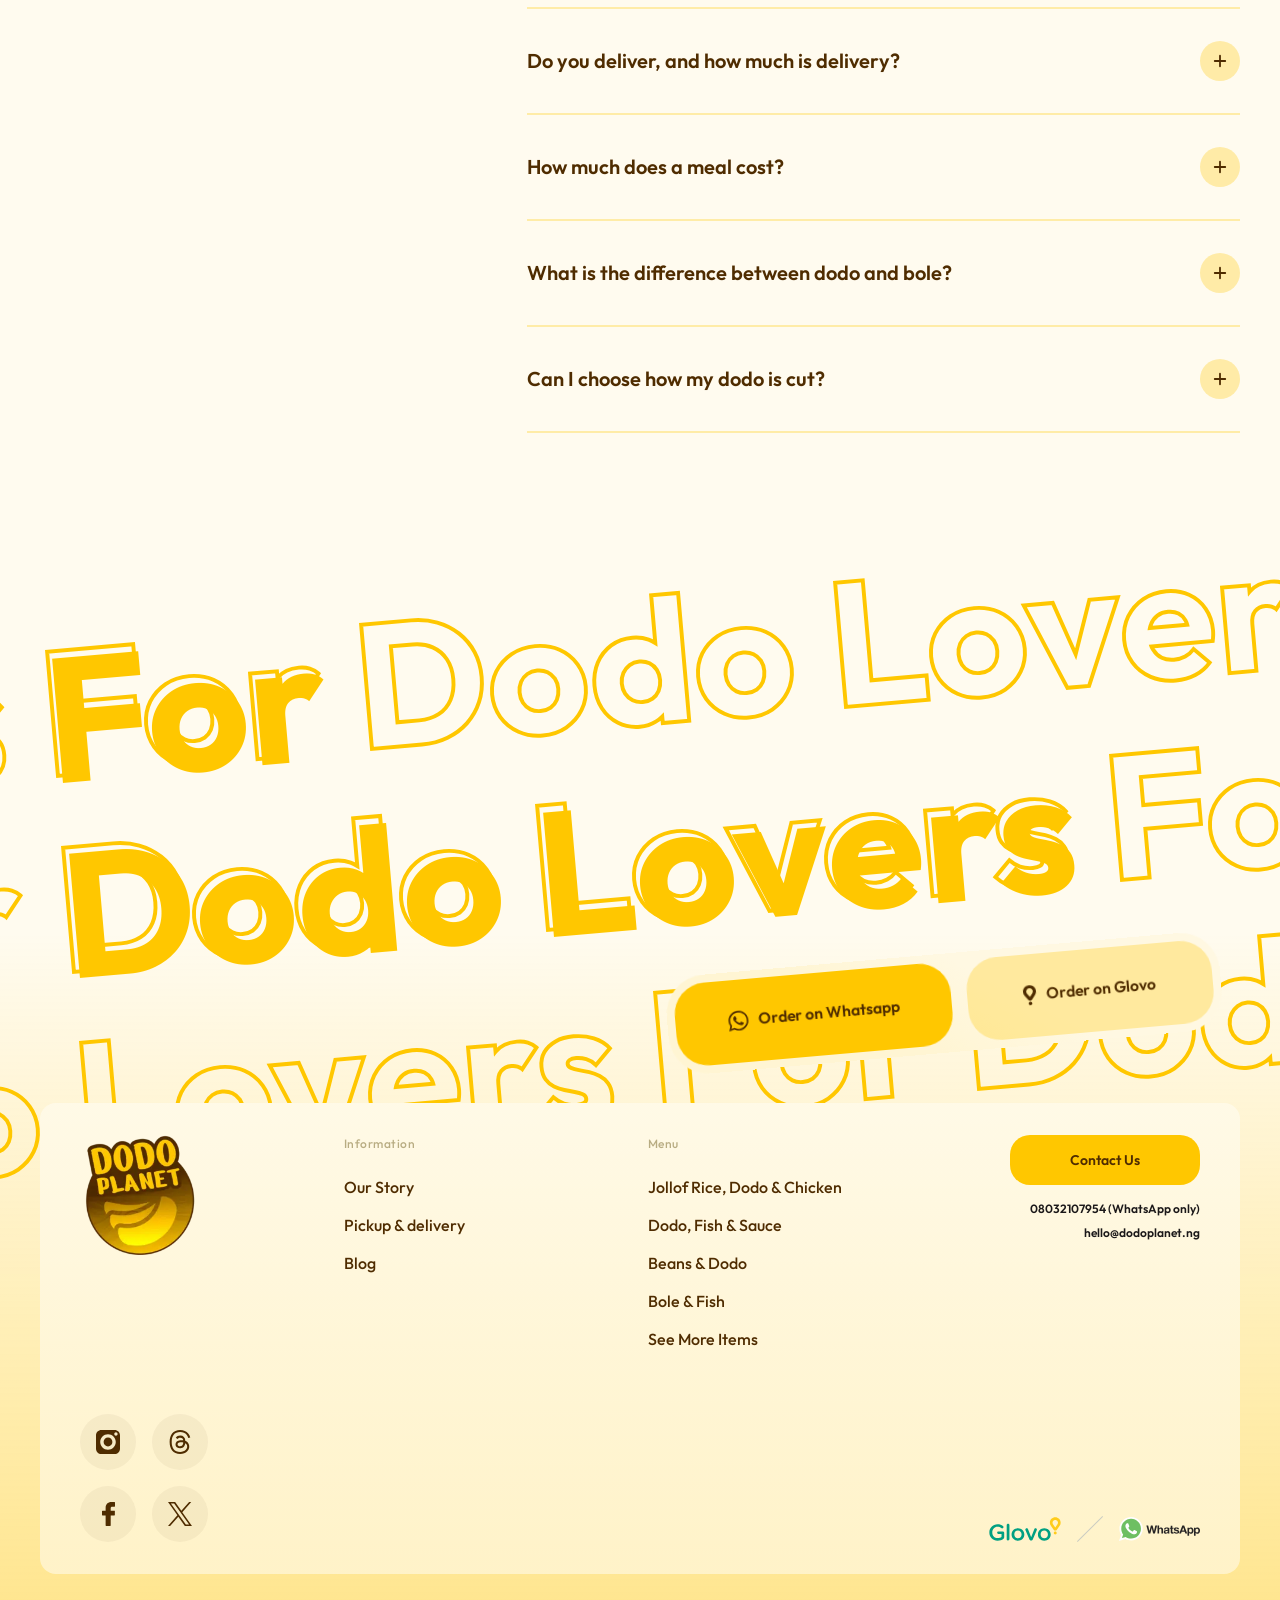
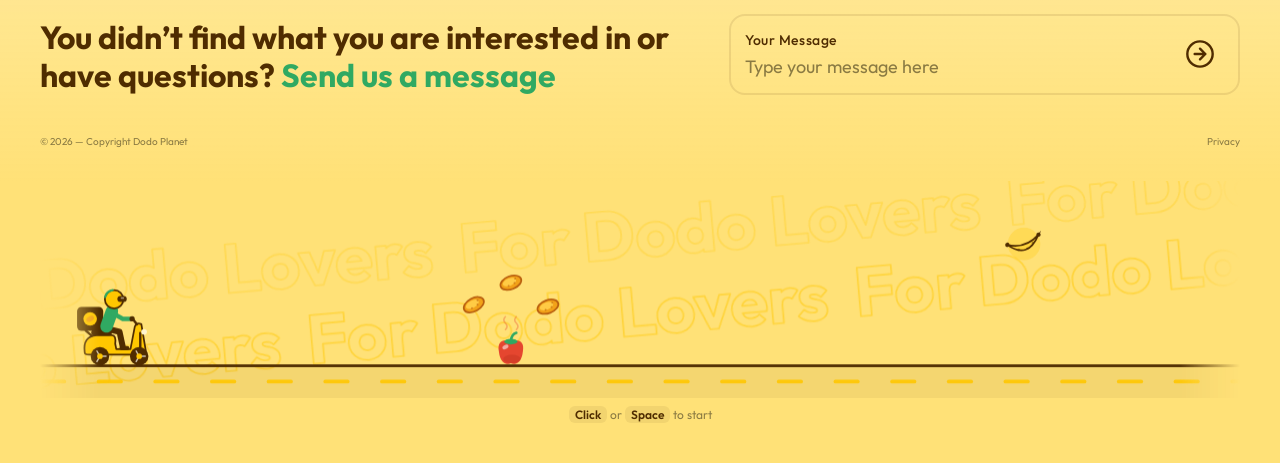
==== commit fa415e7d: "Fluorescent flicker on the outline lettering; leaves bob in a breeze - "For Dodo Lovers" outline row" ====
--- a/index.html
+++ b/index.html
@@ -22,7 +22,7 @@
   <link rel="preload" as="font" type="font/woff2" href="/assets/fonts/outfit-700.woff2" crossorigin>
   <link rel="preload" as="font" type="font/woff2" href="/assets/fonts/outfit-600.woff2" crossorigin>
   <link rel="preload" as="image" href="/assets/img/hero-plate.webp" imagesrcset="/assets/img/hero-plate-700.webp 700w, /assets/img/hero-plate-1000.webp 1000w, /assets/img/hero-plate.webp 1400w" imagesizes="(max-width: 767px) min(161vw, 789px), min(86vw, 1112px)" fetchpriority="high">
-  <link rel="stylesheet" href="/styles.min.css?v=a6e30237">
+  <link rel="stylesheet" href="/styles.min.css?v=e09a1648">
   <script>document.documentElement.classList.replace('no-js','js')</script>
   <script type="application/ld+json">{"@context":"https://schema.org","@type":"Restaurant","@id":"https://dodoplanet.ng/#restaurant","name":"Dodo Planet","legalName":"Dodo Planet Ltd","alternateName":"Dodo Planet Lagos","url":"https://dodoplanet.ng/","logo":"https://dodoplanet.ng/assets/img/apple-touch-icon.png","image":"https://dodoplanet.ng/assets/img/og.jpg","description":"Lagos’s plantain-first kitchen: Nigerian meals like jollof rice, beans, grilled chicken and fish, built around dodo (fried plantain). Takeaway and pickup coming soon to Lekki.","slogan":"For Dodo Lovers","servesCuisine":["Nigerian","West African","Plantain dishes"],"priceRange":"₦1,500–₦8,500","currenciesAccepted":"NGN","telephone":"+2348032107954","email":"hello@dodoplanet.ng","address":{"@type":"PostalAddress","addressLocality":"Lekki","addressRegion":"Lagos","addressCountry":"NG"},"areaServed":{"@type":"City","name":"Lagos"},"hasMenu":"https://dodoplanet.ng/menu.html","acceptsReservations":false,"foundingDate":"2023-02-28"}</script>
   <script type="application/ld+json">{"@context":"https://schema.org","@type":"WebSite","@id":"https://dodoplanet.ng/#website","url":"https://dodoplanet.ng/","name":"Dodo Planet","publisher":{"@id":"https://dodoplanet.ng/#restaurant"},"inLanguage":"en-NG"}</script>
--- a/styles.min.css
+++ b/styles.min.css
@@ -1 +1 @@
-:root{--yellow: #FFC700;--yellow-30: rgba(255,199,0,.3);--yellow-10: rgba(255,199,0,.1);--brown: #4F2C00;--olive: #8A7A42;--green: #30A962;--cream: #FFFBEF;--ink: #1B1819;--container: 1224px;--gutter: 40px;--ease: cubic-bezier(.2,.7,.2,1);--band-h: clamp(110px,16.03vw,310px);--space-section: clamp(128px,11vw,184px);--space-block: clamp(56px,5vw,80px);--band-mb: calc(62.6px - (var(--band-h) - 209px) * .0455)}@font-face{font-family: "Outfit";src: url("assets/fonts/outfit-400.woff2") format("woff2");font-weight: 400;font-style: normal;font-display: swap}@font-face{font-family: "Outfit";src: url("assets/fonts/outfit-500.woff2") format("woff2");font-weight: 500;font-style: normal;font-display: swap}@font-face{font-family: "Outfit";src: url("assets/fonts/outfit-600.woff2") format("woff2");font-weight: 600;font-style: normal;font-display: swap}@font-face{font-family: "Outfit";src: url("assets/fonts/outfit-700.woff2") format("woff2");font-weight: 700;font-style: normal;font-display: swap}*,*::before,*::after{box-sizing: border-box}html{-webkit-text-size-adjust: 100%;scroll-behavior: smooth}body{margin: 0;background: var(--cream);color: var(--brown);font-family: "Outfit",system-ui,-apple-system,"Segoe UI",sans-serif;-webkit-font-smoothing: antialiased}main{overflow-x: hidden;overflow-x: clip}img{display: block;max-width: 100%;height: auto}a{color: inherit;text-decoration: none}h1,h2,h3,p,figure,blockquote,ul{margin: 0;padding: 0}ul{list-style: none}button,input{font: inherit;color: inherit}:focus-visible{outline: 3px solid var(--brown);outline-offset: 3px;border-radius: 8px}.sr-only{position: absolute;width: 1px;height: 1px;padding: 0;margin: -1px;overflow: hidden;clip: rect(0 0 0 0);white-space: nowrap;border: 0}.btn{display: inline-flex;align-items: center;justify-content: center;gap: 10px;padding: 32px 44px;border: 0;border-radius: 32px;font-weight: 600;font-size: 16px;line-height: 20px;white-space: nowrap;color: var(--brown);cursor: pointer;transition: transform .25s var(--ease),background-color .25s var(--ease),box-shadow .25s var(--ease);-webkit-tap-highlight-color: transparent}.btn img{flex: none}.btn-primary{background: var(--yellow)}.btn-soft{background: var(--yellow-30)}.btn:active{transform: translateY(0) scale(.98)}.btn-sm{padding: 16px 32px;border-radius: 20px;font-size: 14px;line-height: 18px}.btn-wide{width: 310px;padding: 32px 24px}.btn-row{display: flex;gap: 16px;padding: 8px;justify-content: center}.btn-row-left{padding: 0;justify-content: flex-start}.round-btn{display: grid;place-items: center;padding: 16px;border: 0;border-radius: 1000px;background: var(--yellow-30);cursor: pointer;transition: background-color .2s,transform .2s var(--ease),opacity .2s}.round-btn:active{transform: scale(.94)}.round-btn:disabled{opacity: .4;cursor: default}.flip{transform: rotate(180deg)}.site-header{position: absolute;z-index: 20;top: 24px;left: var(--gutter);right: var(--gutter);height: 64px;display: flex;align-items: center;justify-content: space-between}.nav-links{display: flex;gap: 12px}.nav-links a{padding: 8px;font-size: 14px;font-weight: 600;color: var(--olive);transition: color .2s}.nav-links a:hover{color: var(--brown)}.brand{position: absolute;left: 50%;top: 0;transform: translateX(-50%)}.logo{display: block;width: 64px;height: 64px;position: relative;overflow: hidden}.logo img{position: absolute;width: 127.38%;height: 127.38%;max-width: none;left: -13.69%;top: -9.17%}.logo-lg{width: 120px;height: 120px;flex: none}.brand .logo{transition: transform .4s var(--ease)}.nav-cta{display: flex;gap: 16px}.hero,.site-footer{container-type: inline-size;position: relative}.art{--u: min(100cqw / 1304,1px);--shift: max(0px,(100cqw - 1304px) / 2);--ox: 0;--oy: 0;position: relative}.art-m{--u: min(100vw / 393,1.25px);--shift: max(0px,(100vw - 491.25px) / 2);--ox: 0;--oy: 0;position: relative;display: none}.outline,.solid{font-weight: 700;line-height: 1.2;white-space: nowrap;font-size: calc(180 * var(--u))}.outline{color: transparent;-webkit-text-stroke: max(1.5px,calc(4 * var(--u))) var(--yellow)}.solid{color: var(--yellow)}.rows{position: absolute;left: calc((var(--x) - var(--ox)) * var(--u) + var(--shift));top: calc((var(--y) - var(--oy)) * var(--u));width: calc(var(--w) * var(--u));height: calc(var(--h) * var(--u));transform: rotate(-5deg);pointer-events: none}.row{position: absolute;left: calc(var(--rx) * var(--u));top: calc(var(--ry) * var(--u))}.word,.pill{position: absolute;left: calc((var(--x) - var(--ox)) * var(--u) + var(--shift));top: calc((var(--y) - var(--oy)) * var(--u));transform: translate(-50%,-50%) rotate(-5deg)}.pill{z-index: 5;display: flex;gap: calc(16 * var(--u));width: calc(546.56 * var(--u));padding: calc(8 * var(--u));border-radius: calc(40 * var(--u));background: var(--cream)}.pill .btn{flex: 1 0 0;padding: calc(32 * var(--u)) calc(40 * var(--u));border-radius: calc(32 * var(--u));font-size: max(12px,calc(16 * var(--u)));line-height: max(15px,calc(20 * var(--u)))}.pill-foot{width: auto;background: linear-gradient(212.56deg,#FFF8E2 38.79%,#FFF5D3 62.87%)}.pill-foot .btn{padding-inline: calc(64 * var(--u))}.hero-art{height: calc(954 * var(--u))}.hero-plate-clip{--p: max(0px,(var(--shift) - 300px) * .955);position: absolute;left: 0;top: calc(154.5 * var(--u));width: calc(748 * var(--u) + var(--p));height: calc(985 * var(--u));overflow: hidden;pointer-events: none}.hero-plate{position: absolute;max-width: none;width: calc(1111.62 * var(--u));height: calc(1111.62 * var(--u));left: calc(-300.2 * var(--u) + var(--p));top: calc(-63.2 * var(--u));transform: rotate(var(--rot,-30deg));will-change: transform}.about{position: relative;margin-top: 36px;padding: 203px var(--gutter) 201px}.about-inner{position: relative;z-index: 1;max-width: max(694px,694px + (100vw - 1304px) * .639);margin: 0 auto;display: flex;flex-direction: column;align-items: center;gap: 24px;text-align: center}.about h2{font-size: 64px;font-weight: 600;line-height: 77px;color: var(--brown)}.about p{font-size: 24px;line-height: 29px;color: var(--olive)}.leaf{position: absolute;top: 165px;height: auto;width: clamp(150px,21vw,275px);pointer-events: none}.leaf-l{left: 0;transform-origin: 0 60%}.leaf-r{right: 0;transform-origin: 100% 60%}@media (prefers-reduced-motion: no-preference){.leaf-l{animation: sway 7s ease-in-out infinite alternate}.leaf-r{animation: sway 7s ease-in-out infinite alternate-reverse}}@keyframes sway{from{transform: rotate(-2deg)}to{transform: rotate(2deg)}}.band{position: relative;height: var(--band-h);pointer-events: none}.band .outline,.band .solid{position: absolute;left: 50%;top: 50%;font-size: clamp(88px,13.8vw,180px)}.band .outline{-webkit-text-stroke: clamp(1.5px,.31vw,4px) var(--yellow);transform: translate(-50%,-50%) rotate(-5deg)}.band-word{transform: translate(calc(-50% + .036em),calc(-50% + .04em)) rotate(-5deg)}.menu-grid{margin: 40px auto 0;padding: 0 var(--gutter);display: grid;grid-template-columns: repeat(3,1fr);gap: 24px}@media (min-width: 1304px){.menu-grid{grid-template-columns: repeat(auto-fill,minmax(clamp(392px,392px + (100vw - 1304px) * .04,480px),1fr))}}.dish{display: flex;flex-direction: column;gap: 48px;min-height: 640px;padding: 40px;border-radius: 40px;background: var(--yellow-10);transition: background-color .3s var(--ease),transform .4s var(--ease)}@media (min-width: 900px) and (max-width: 1719px){.dish:nth-child(-n+3){min-height: 700px}}.dish-img{position: relative;aspect-ratio: 1}.dish-img .mask{position: absolute;inset: 0;border-radius: 50%;overflow: hidden;transform: translateZ(0)}.dish-img img{position: absolute;max-width: none;object-fit: cover;width: var(--s,100%);height: var(--s,100%);left: var(--l,0);top: var(--t,0);transition: transform .6s var(--ease)}.dish-img::after{content: "";position: absolute;inset: -3.55%;background: url("data:image/svg+xml,%3Csvg xmlns='http://www.w3.org/2000/svg' viewBox='0 0 100 100'%3E%3Ccircle cx='50' cy='50' r='49.4' fill='none' stroke='%23FFC700' stroke-width='1.2' stroke-dasharray='38.8 38.8' stroke-dashoffset='-19.4'/%3E%3C/svg%3E") center / 100% 100% no-repeat;transition: transform .8s var(--ease);pointer-events: none}.dish-body{flex: 1 0 auto;display: flex;flex-direction: column;justify-content: space-between;gap: 24px}.dish-body>div:first-child{display: flex;flex-direction: column;gap: 16px}.dish h3{font-size: clamp(26px,2.8vw,36px);font-weight: 700;line-height: 1.2;color: var(--brown)}.dish p{font-size: 16px;color: var(--olive)}.price{display: flex;align-items: stretch;gap: 16px}.price strong{font-size: clamp(32px,3.1vw,40px);font-weight: 700;line-height: .9;color: var(--green)}.price span{display: flex;align-items: center;padding-left: 16px;border-left: 1px solid rgba(79,44,0,.15);font-size: 14px;font-weight: 600;color: #000}.order{--phone-w: clamp(0px,33.13vw,672px);position: relative;padding: 120px var(--gutter) 80px;min-height: calc(190px + var(--phone-w) * 2.1435 - var(--band-h) - var(--band-mb))}.order-text{position: relative;z-index: 1;width: clamp(0px,66%,max(808px,808px + (100vw - 1304px) * .23));display: flex;flex-direction: column;gap: 40px}.order-head{display: flex;flex-direction: column;gap: 16px;line-height: 1.2}.order h2{font-size: 36px;font-weight: 700}.order-head p{font-size: 16px;font-weight: 500;color: var(--olive)}.order-opt{display: flex;flex-direction: column;gap: 16px}.order-opt p{font-size: 16px;line-height: 1.5;color: var(--olive)}.order-opt b{font-weight: 500}.inline-link{text-decoration: underline;text-underline-offset: 3px}.phone{position: absolute;right: 0;top: 80px;width: var(--phone-w);height: auto;pointer-events: none}.stories{position: relative;z-index: 1}.stories>.band{margin-bottom: var(--band-mb)}.story-track{--pad: var(--gutter);display: flex;gap: 24px;overflow-x: auto;overscroll-behavior-x: contain;scroll-snap-type: x mandatory;scroll-padding-inline: var(--pad);padding: 0 var(--pad);scrollbar-width: none}.story-track::-webkit-scrollbar{display: none}.story{position: relative;flex: 0 0 clamp(min(500px,84vw),500px + (100vw - 1304px) * .0736,590px);aspect-ratio: 500 / 542;display: flex;flex-direction: column;justify-content: flex-end;gap: 40px;padding: 40px;border-radius: 40px;overflow: hidden;color: var(--cream);scroll-snap-align: start;isolation: isolate}.story>img{position: absolute;inset: 0;width: 100%;height: 100%;object-fit: cover;z-index: -2;transition: transform .8s var(--ease)}.story::before{content: "";position: absolute;inset: 0;z-index: -1;background: linear-gradient(180deg,rgba(79,44,0,0) 50%,rgba(79,44,0,.9) 84.5%)}.story blockquote{font-size: 16px}.story figcaption{display: flex;flex-direction: column;gap: 8px}.story figcaption b{font-size: 16px;font-weight: 600;line-height: 1.2}.story figcaption span{font-size: 14px;color: var(--green)}.story-nav[hidden]{display: none}.story-nav{margin: 24px 0 0;padding: 0 var(--gutter);display: flex;justify-content: flex-end;gap: 12px}.site-footer{margin-top: 24px;background: linear-gradient(180deg,rgba(255,199,0,0) 29.73%,rgba(255,199,0,.5) 100%)}.foot-art{height: calc(498 * var(--u))}.footer-inner{position: relative;z-index: 2;padding: 40px var(--gutter) 24px;display: flex;flex-direction: column;gap: 40px}.footer-card{display: flex;flex-direction: column;gap: 64px;padding: 32px 40px;border-radius: 16px;background: linear-gradient(rgba(255,255,255,.5),rgba(255,255,255,.5)),linear-gradient(180deg,#FFF4CE 0%,#FFE691 100%)}.fc-row{display: flex;gap: 16px;align-items: flex-start}.fc-row>.logo{margin-right: 80px}.fc-cols{flex: 1;display: flex;justify-content: center;gap: 16px}.fc-col{width: 288px;display: flex;flex-direction: column;gap: 24px;font-weight: 500;line-height: 1.4}.fc-label{font-size: 12px;line-height: 17px;letter-spacing: .48px;color: var(--olive);opacity: .6}.fc-col ul{display: flex;flex-direction: column;font-size: 16px;line-height: 22px}.fc-col li a{display: inline-block;padding: 8px 0}.fc-col ul{margin-block: -8px}.fc-col a{transition: color .2s}.fc-col a:hover{color: var(--green)}.fc-contact{width: 200px;flex: none;display: flex;flex-direction: column;align-items: flex-end;gap: 0;font-size: 12px;font-weight: 600;line-height: 16px;color: var(--ink)}.fc-contact .btn{width: 190px;margin-bottom: 12px}.fc-contact a:not(.btn){padding: 4px 0}.fc-bottom{justify-content: space-between;align-items: flex-end}.socials{display: grid;grid-template-columns: repeat(2,56px);gap: 16px}.socials a{display: grid;place-items: center;width: 56px;height: 56px;border-radius: 1000px;background: rgba(79,44,0,.05);transition: background-color .2s,transform .2s var(--ease)}.partners{display: flex;align-items: center;gap: 16px}.slash{position: relative;width: 26.16px;height: 26.16px}.slash::before{content: "";position: absolute;left: 50%;top: 50%;width: 1px;height: 36px;background: #CACCC2;transform: translate(-50%,-50%) rotate(45deg)}.subs{display: flex;gap: 40px;align-items: stretch}.subs-title{flex: 1 1 663px;max-width: 1240px;align-self: flex-end;font-size: 32px;font-weight: 700;line-height: 1.2}.subs-title span{color: var(--green)}.field{flex: 1 1 521px;display: flex;align-items: center;justify-content: space-between;gap: 16px;padding: 14px 22px 14px 14px;border: 2px solid rgba(79,44,0,.1);border-radius: 16px;cursor: text;transition: border-color .2s}.field:focus-within{border-color: var(--yellow)}.field-text{flex: 1;display: flex;flex-direction: column;gap: 4px;line-height: 1.4}.field-label{font-size: 14px;line-height: 20px;font-weight: 500;letter-spacing: .56px}.field input{width: 100%;padding: 0;border: 0;background: none;outline: none;font-size: 18px;line-height: 25px;color: var(--brown)}.field input::placeholder{color: var(--olive)}.field button{display: grid;padding: 6px;margin: -6px;border: 0;background: none;cursor: pointer;transition: transform .2s var(--ease)}.legal{display: flex;justify-content: space-between;font-size: 10px;line-height: 1.4;color: var(--olive)}@media (hover: hover){.btn:hover{transform: translateY(-2px)}.btn-primary:hover{box-shadow: 0 10px 24px -8px rgba(255,170,0,.6)}.btn-soft:hover{background: rgba(255,199,0,.45)}.round-btn:hover{background: rgba(255,199,0,.5)}.brand:hover .logo{transform: rotate(-8deg) scale(1.05)}.dish:hover{background: rgba(255,199,0,.16)}.dish:hover .dish-img::after{transform: rotate(45deg)}.dish:hover .dish-img img{transform: scale(1.04) rotate(-3deg)}.story:hover>img{transform: scale(1.04)}.socials a:hover{background: rgba(79,44,0,.1);transform: translateY(-2px)}.field button:hover{transform: translateX(3px)}}.js .reveal{opacity: 0;transform: translateY(28px);transition: opacity .8s var(--ease),transform .8s var(--ease);transition-delay: var(--d,0s)}.js .reveal.in{opacity: 1;transform: none}@media (prefers-reduced-motion: reduce){html{scroll-behavior: auto}.js .reveal{opacity: 1;transform: none;transition: none}*,*::before,*::after{transition-duration: .01ms !important;animation: none !important}}@media (max-width: 1199px){.about{padding-block: 140px 120px}.about-inner{max-width: 560px}.about h2{font-size: 48px;line-height: 1.2}.about p{font-size: 20px;line-height: 1.2}.about .btn-row{flex-direction: column;width: 100%;max-width: 480px}.about .btn-wide{width: 100%}.fc-row>.logo{margin-right: 0}.fc-col{width: auto;flex: 1}.subs-title{font-size: 28px}}@media (max-width: 1023px){.nav-links{gap: 4px}.nav-links a{padding-block: 11px}.nav-cta{gap: 8px}.nav-cta .btn-sm{padding: 14px 18px}.pill{flex-direction: column;width: auto;background: none}.pill .btn{padding: 22px 48px;font-size: 14px;line-height: 18px;border-radius: 28px}.hero-art{height: calc(1030 * var(--u))}.hero-art>.pill{top: calc(860 * var(--u))}.foot-art{height: calc(600 * var(--u))}.pill-foot{flex-direction: row;left: auto;right: 24px;top: calc(470 * var(--u));transform: rotate(-5deg);background: linear-gradient(212.56deg,#FFF8E2 38.79%,#FFF5D3 62.87%);padding: 8px}.pill-foot .btn{padding: 22px 32px}.about-inner{max-width: 520px}.leaf{width: 15vw}.order-text{width: 60%}.order-text .btn-row{flex-direction: column}.order-text .btn-wide{width: 100%}}@media (max-width: 899px){.menu-grid{grid-template-columns: repeat(2,1fr)}.dish{padding: 32px;gap: 36px;min-height: 0}}@media (max-width: 767px){:root{--gutter: 12px;--mu: calc(min(100vw,491.25px) / 393);--space-section: 104px;--space-block: 48px}.hide-sm{display: none !important}.site-header{left: 12px;right: 12px}.nav-links{flex: 1;justify-content: space-between}.nav-links a{padding: 13px 8px}.brand .logo{width: 80px;height: 80px}.btn img{height: 18px;width: auto}.hero-art,.foot-art{display: none}.art-m{display: block}.art-m .outline,.art-m .solid{font-size: calc(100 * var(--u))}.art-m .outline{-webkit-text-stroke-width: max(1.25px,calc(2.22 * var(--u)))}.hero-art-m{height: calc(1222 * var(--u))}.plate-m-clip{position: absolute;left: 0;right: 0;top: calc(703 * var(--u));height: calc(519 * var(--u));overflow: hidden;pointer-events: none}.plate-m{position: absolute;max-width: none;width: calc(630.9 * var(--u));height: calc(630.9 * var(--u));left: calc(-113.05 * var(--u) + var(--shift));top: calc(-42.95 * var(--u));transform: rotate(var(--rot,-30deg));will-change: transform}.pill-m{left: calc((var(--x) - var(--ox)) * var(--u) + var(--shift));right: auto;top: calc((var(--y) - var(--oy)) * var(--u));transform: translate(-50%,-50%) rotate(-5deg);flex-direction: column;width: calc(353.26 * var(--u));gap: calc(16 * var(--u));padding: calc(8 * var(--u));border-radius: calc(40 * var(--u))}.hero-art-m .pill-m{background: var(--cream)}.pill-m .btn img{height: calc(18 * var(--u))}.pill-m .btn{flex: none;padding: calc(32 * var(--u)) 0;border-radius: calc(32 * var(--u));font-size: max(12px,calc(14 * var(--u)));line-height: calc(18 * var(--u))}.about{margin-top: 0;padding: 80px var(--gutter) calc(80px + 332 * var(--mu))}.about-inner{max-width: 368px;gap: 24px}.about h2{font-size: 40px;line-height: 48px}.about p{font-size: 16px;line-height: 19px}.about .btn-row{flex-direction: column;width: 100%;max-width: none;padding: 0;gap: 16px}.about .btn-wide,.order .btn-wide{width: 100%;padding: 32px 24px;font-size: 14px;line-height: 18px}.leaf{top: auto;bottom: calc(40px - 10.5 * var(--mu))}.leaf-l{left: calc(-10.3 * var(--mu));width: calc(182.9 * var(--mu))}.leaf-r{right: calc(-10.3 * var(--mu));width: calc(180.2 * var(--mu))}.band{height: calc(211 * var(--mu))}.band .outline,.band .solid{font-size: calc(100 * var(--mu))}.band .outline{-webkit-text-stroke-width: max(1.25px,calc(2.22 * var(--mu)))}.band .band-row{transform: translate(calc(-50% + var(--rdx) * var(--mu)),calc(-50% + var(--rdy) * var(--mu))) rotate(-5deg)}.band .band-word{transform: translate(calc(-50% + var(--wdx) * var(--mu)),calc(-50% + var(--wdy) * var(--mu))) rotate(-5deg)}.menu .band{--rdx: -5.8;--rdy: -10.15;--wdx: -1.15;--wdy: -4.71}.stories .band{--rdx: .3;--rdy: -4.67;--wdx: 4.6;--wdy: .42}.menu-grid{grid-template-columns: repeat(auto-fill,minmax(min(100%,268px),1fr));gap: 16px;margin-top: 0}.dish{padding: 40px;gap: 40px;border-radius: 40px;min-height: 0}.dish-body{gap: 39.2px}.dish h3{font-size: 28px;line-height: 34px}.dish p{font-size: 16px}.price strong{font-size: 32px}.order{padding: 80px var(--gutter) 0;min-height: 0;display: flex;flex-direction: column}.order-text{width: 100%;gap: 40px}.order h2{font-size: 28px;line-height: 34px}.order-head p{font-size: 16px;line-height: 19px}.order-opt p{font-size: 16px}.order-opt>img{width: auto;height: 36px;align-self: flex-start}.order-text .btn-row{flex-direction: column;gap: 16px}.phone{position: static;width: calc(381.15 * var(--mu));height: calc(818 * var(--mu));max-width: none;object-fit: cover;object-position: left top;margin: 40px calc(var(--gutter) * -1) 0 auto}.stories{margin-top: calc(-106 * var(--mu))}.stories>.band{margin-bottom: 0}.story-track{gap: 16px}.story{flex-basis: calc(350 * var(--mu));aspect-ratio: 350 / 580;padding: 28px;gap: 28px}.story figcaption span{font-size: 12px}.story-nav{margin-top: 40px}.round-btn img{width: 40px;height: 40px}.site-footer{margin-top: 6px}.foot-art-m{height: calc(631.8 * var(--u))}.footer-inner{padding: 12px var(--gutter) 92px;gap: 40px}.footer-card{padding: 24px;gap: 64px}.fc-row{flex-direction: column;gap: 64px}.fc-cols{flex-direction: column;gap: 40px;width: 100%}.fc-contact{width: 100%;align-items: flex-start;gap: 8px;font-size: 14px;line-height: 18px;margin-bottom: -4px}.fc-contact .btn{width: 100%;padding: 24px;margin-bottom: 4px}.fc-bottom{gap: 40px;align-items: flex-start}.socials{grid-template-columns: repeat(4,56px);justify-content: space-between;width: 100%}.subs{flex-direction: column;gap: 24px}.subs-title{flex: none;max-width: none;align-self: auto;font-size: 24px;line-height: 29px}.field{flex: none;width: 100%}.legal{flex-direction: column-reverse;gap: 16px}}@media (min-width: 576px) and (max-width: 767px){.dish{padding: 28px;gap: 32px}.dish h3{font-size: 24px}.price strong{font-size: 32px}}.dish{position: relative}.sticker{position: absolute;z-index: 2;top: 24px;left: 24px;padding: 8px 16px;border-radius: 100px;background: var(--yellow);color: var(--brown);font-size: 14px;font-weight: 700;line-height: 18px;letter-spacing: .02em;transform: rotate(-8deg);box-shadow: 0 6px 16px -8px rgba(79,44,0,.45)}.sticker-static{position: static;display: inline-block;align-self: flex-start}.special{display: grid;grid-template-columns: minmax(220px,360px) 1fr;align-items: center;gap: 56px;margin: var(--space-block) var(--gutter) 0;padding: 64px 80px;border-radius: 40px;background: var(--brown);color: var(--cream);overflow: hidden;position: relative}.special::after{content: "Special Special";position: absolute;right: -40px;bottom: -40px;z-index: 0;font-size: 160px;font-weight: 700;line-height: 1;white-space: nowrap;color: transparent;-webkit-text-stroke: 2px rgba(255,199,0,.18);transform: rotate(-5deg);pointer-events: none}.special-img{position: relative;aspect-ratio: 1;z-index: 1}.special-img .mask{position: absolute;inset: 0;border-radius: 50%;overflow: hidden}.special-img img{width: 100%;height: 100%;object-fit: cover}.special-text{position: relative;z-index: 1;display: flex;flex-direction: column;gap: 16px;align-items: flex-start}.special-text h2,.special-text h3{font-size: clamp(32px,4vw,56px);font-weight: 700;line-height: 1.05;color: var(--yellow)}.special-text p{font-size: 18px;line-height: 1.5;color: rgba(255,251,239,.8);max-width: 520px}.soon{padding: 10px 20px;border-radius: 100px;border: 2px dashed rgba(255,251,239,.45);font-weight: 600;font-size: 14px}.menu-more{display: flex;justify-content: center;margin-top: 56px}.link-arrow{font-size: 18px;font-weight: 600;color: var(--brown);text-decoration: underline;text-decoration-color: var(--yellow);text-decoration-thickness: 3px;text-underline-offset: 6px}.link-arrow::after{content: " →";display: inline-block;transition: transform .25s var(--ease)}.ribbon{position: relative;z-index: 4;width: 110%;margin: var(--space-block) 0 0 -5%;padding: 18px 0;background: var(--yellow);transform: rotate(-2deg);overflow: hidden}.ribbon + .about{margin-top: 0}.ribbon-track{display: flex;width: max-content}.ribbon-seq{display: flex;align-items: center;flex: none}.ribbon-seq span{font-size: 28px;font-weight: 700;line-height: 1.2;color: var(--brown);white-space: nowrap}.ribbon-seq i{font-style: normal;font-size: 22px;color: var(--cream);margin: 0 28px}@media (prefers-reduced-motion: no-preference){.ribbon-track{animation: marquee 40s linear infinite}}@keyframes marquee{to{transform: translateX(-50%)}}.opt-label{display: inline-flex;align-items: center;gap: 10px;height: 40px;font-size: 26px;font-weight: 700;color: var(--brown)}.opt-label img{height: 30px;width: auto}.opt-label em{font-style: normal;font-size: 12px;font-weight: 600;padding: 4px 10px;border-radius: 100px;background: var(--yellow-30)}.page-hero{padding-top: 112px}.page-band{margin-bottom: 40px}.page-intro{max-width: 820px;margin: 0 auto;padding: 0 var(--gutter);text-align: center;display: flex;flex-direction: column;gap: 16px}.page-intro h1{font-size: clamp(36px,4.4vw,56px);font-weight: 600;line-height: 1.15}.page-intro p{font-size: 20px;line-height: 1.45;color: var(--olive)}.section-title{font-size: clamp(32px,3.6vw,48px);font-weight: 700;line-height: 1.15;text-align: center;margin-bottom: var(--space-block)}.cta-band{margin: var(--space-section) var(--gutter) 0;padding: 88px 40px;border-radius: 40px;background: var(--yellow-10);display: flex;flex-direction: column;align-items: center;gap: 24px;text-align: center}.cta-band h2{font-size: clamp(32px,3.6vw,48px);font-weight: 700;line-height: 1.1}.cta-band>p{font-size: 18px;color: var(--olive);margin-top: -12px}.cta-band .btn-row{padding: 0;flex-wrap: wrap}.subpage .site-footer{margin-top: var(--space-section)}.nav-links a[aria-current="page"]{color: var(--brown);text-decoration: underline;text-decoration-color: var(--yellow);text-decoration-thickness: 3px;text-underline-offset: 6px}.menu-page{padding-top: var(--space-block)}.menu-page .menu-grid{margin-top: 0}.chips{display: flex;justify-content: center;flex-wrap: wrap;gap: 12px;margin: 0 var(--gutter) 56px}.chip{display: inline-flex;align-items: center;gap: 10px;padding: 12px 20px;border: 0;border-radius: 100px;background: var(--yellow-10);color: var(--brown);font-size: 16px;font-weight: 600;cursor: pointer;transition: background-color .2s,transform .2s var(--ease)}.chip span{min-width: 24px;padding: 2px 8px;border-radius: 100px;background: rgba(79,44,0,.08);font-size: 13px}.chip.is-on{background: var(--yellow)}.chip:active{transform: scale(.96)}.dish[hidden]{display: none}.tiles{display: grid;grid-template-columns: repeat(3,1fr);gap: 24px;margin: var(--space-block) var(--gutter) 0}.tile{padding: 40px;border-radius: 32px;border: 2px solid var(--yellow-30);display: flex;flex-direction: column;gap: 8px}.tile b{font-size: 22px;font-weight: 700}.tile p{font-size: 16px;line-height: 1.5;color: var(--olive)}.story-split{display: grid;grid-template-columns: 5fr 6fr;gap: 80px;align-items: center;max-width: calc(var(--container) + var(--gutter) * 2);margin: var(--space-section) auto 0;padding: 0 var(--gutter)}.photo{position: relative;margin: 0}.photo img{width: 100%;aspect-ratio: 4 / 5;object-fit: cover;border-radius: 40px}.photo-tilt{rotate: -3deg}.photo .sticker-static{position: absolute;left: -12px;bottom: 32px;font-size: 16px;padding: 10px 20px;transform: rotate(-6deg)}.split-text{display: flex;flex-direction: column;gap: 20px}.eyebrow{font-size: 14px;font-weight: 700;letter-spacing: .14em;text-transform: uppercase;color: var(--green)}.split-text h2{font-size: clamp(32px,3.6vw,48px);font-weight: 700;line-height: 1.1}.split-text p:not(.eyebrow){font-size: 18px;line-height: 1.6;color: var(--olive)}.timeline-wrap{max-width: calc(var(--container) + var(--gutter) * 2);margin: var(--space-section) auto 0;padding: 0 var(--gutter)}.timeline{display: grid;grid-template-columns: repeat(4,1fr);gap: 24px;position: relative}.timeline::before{content: "";position: absolute;left: 0;right: 0;top: 30px;border-top: 3px dashed var(--yellow);z-index: -1}.timeline li{display: flex;flex-direction: column;gap: 12px;padding: 0 8px 0 0}.t-date{align-self: flex-start;padding: 16px 22px;border-radius: 100px;background: var(--yellow);font-size: 16px;font-weight: 700;line-height: 1;margin-bottom: 12px;box-shadow: 0 0 0 8px var(--cream)}.timeline h3{font-size: 24px;font-weight: 700;line-height: 1.2}.timeline p{font-size: 16px;line-height: 1.55;color: var(--olive)}.timeline .is-next .t-date{background: var(--brown);color: var(--yellow)}.mosaic{display: grid;grid-template-columns: 1fr 1fr 1fr;grid-template-rows: 300px 300px;gap: 24px;grid-template-areas: "a b b" "a c q";max-width: calc(var(--container) + var(--gutter) * 2);margin: var(--space-section) auto 0;padding: 0 var(--gutter)}.mosaic figure{margin: 0;border-radius: 32px;overflow: hidden}.mosaic img{width: 100%;height: 100%;object-fit: cover;transition: transform .8s var(--ease)}.m-a{grid-area: a}.m-b{grid-area: b}.m-c{grid-area: c}.m-quote{grid-area: q;border-radius: 32px;background: var(--yellow);padding: 32px;display: flex;align-items: center}.m-quote p{font-size: 22px;font-weight: 700;line-height: 1.3}.values{max-width: calc(var(--container) + var(--gutter) * 2);margin: var(--space-section) auto 0;padding: 0 var(--gutter)}.value-grid{display: grid;grid-template-columns: repeat(4,1fr);gap: 24px}.value{padding: 40px 32px;border-radius: 32px;background: var(--yellow-10);display: flex;flex-direction: column;gap: 12px}.v-num{font-size: 56px;font-weight: 700;line-height: 1;color: transparent;-webkit-text-stroke: 2px var(--yellow)}.value h3{font-size: 24px;font-weight: 700}.value p{font-size: 16px;line-height: 1.55;color: var(--olive)}.cta-story{max-width: var(--container);margin-left: auto;margin-right: auto}.credits{margin: 56px auto 0;padding: 0 var(--gutter);text-align: center;font-size: 12px;color: var(--olive)}.credits a{text-decoration: underline}.page-hero-sm .page-intro p{font-size: 16px}.prose{max-width: 860px;margin: var(--space-block) auto 0;padding: 0 var(--gutter)}.prose-card{padding: 72px;border-radius: 40px;background: var(--yellow-10)}.prose h2{font-size: 24px;font-weight: 700;margin: 56px 0 16px}.prose h2:first-child{margin-top: 0}.prose p{font-size: 17px;line-height: 1.7;color: #5C4B1E;margin-bottom: 12px}.prose a{color: var(--brown);text-decoration: underline;text-decoration-color: var(--yellow);text-decoration-thickness: 2px;text-underline-offset: 3px}@media (hover: hover){.link-arrow:hover::after{transform: translateX(4px)}.chip:hover{background: rgba(255,199,0,.3)}.chip.is-on:hover{background: var(--yellow)}.mosaic figure:hover img{transform: scale(1.04)}}@media (max-width: 1023px){.special{gap: 32px;padding: 40px}.timeline{grid-template-columns: repeat(2,1fr);row-gap: 48px}.timeline::before{display: none}.value-grid{grid-template-columns: repeat(2,1fr)}.story-split{gap: 48px}}@media (max-width: 767px){.sticker{top: 20px;left: 20px}.special{grid-template-columns: 1fr;margin-top: 40px;padding: 40px 24px;gap: 32px;border-radius: 40px}.special-img{max-width: 260px;width: 100%;margin: 0 auto}.special::after{font-size: 96px}.special-text p{font-size: 16px}.ribbon{margin-top: 48px;padding: 14px 0}.ribbon-seq span{font-size: 20px}.ribbon-seq i{margin: 0 18px;font-size: 16px}.opt-label{height: 36px;font-size: 23px}.opt-label img{height: 27px}.page-hero{padding-top: 104px}.page-band{--rdx: 0;--rdy: -4;--wdx: 4.6;--wdy: .42}.page-band{height: calc(160 * var(--mu))}.page-band .outline,.page-band .solid{font-size: calc(72 * var(--mu))}.page-intro h1{font-size: 34px}.page-intro p{font-size: 16px}.menu-page{padding-top: 40px}.chips{margin-bottom: 40px;gap: 8px}.chip{padding: 10px 16px;font-size: 14px}.tiles{grid-template-columns: 1fr;gap: 16px;margin-top: 48px}.tile{padding: 28px 24px}.cta-band{margin-top: var(--space-section);padding: 56px 20px}.cta-band .btn-row{flex-direction: column;width: 100%}.cta-band .btn-wide{width: 100%}.story-split{grid-template-columns: 1fr;gap: 48px;margin-top: var(--space-block)}.photo-tilt{rotate: -2deg;margin: 0 8px}.split-text p:not(.eyebrow){font-size: 16px}.timeline{grid-template-columns: 1fr;row-gap: 32px;padding-left: 28px}.timeline::before{display: block;top: 8px;bottom: 8px;left: 8px;right: auto;border-top: 0;border-left: 3px dashed var(--yellow)}.timeline li::before{content: "";position: absolute;left: 0;width: 19px;height: 19px;border-radius: 50%;background: var(--yellow);box-shadow: 0 0 0 5px var(--cream);margin-top: 8px}.timeline li{position: relative;padding-left: 8px}.timeline li::before{left: -28px}.t-date{padding: 10px 16px;font-size: 14px;margin-bottom: 4px;box-shadow: none}.mosaic{grid-template-columns: 1fr 1fr;grid-template-rows: 240px 180px auto;grid-template-areas: "a b" "a c" "q q";gap: 12px}.mosaic figure,.m-quote{border-radius: 24px}.m-quote{padding: 24px}.m-quote p{font-size: 18px}.value-grid{grid-template-columns: 1fr;gap: 16px}.value{padding: 32px 24px}.prose{margin-top: 48px}.prose-card{padding: 40px 24px;border-radius: 32px}.prose p{font-size: 16px}}.faq{display: grid;grid-template-columns: 4fr 7fr;gap: 80px;align-items: start;max-width: calc(var(--container) + var(--gutter) * 2);margin: var(--space-section) auto var(--space-section);padding: 0 var(--gutter)}.faq-side{position: sticky;top: 40px;display: flex;flex-direction: column;gap: 24px;align-items: flex-start}.faq-side h2{font-size: clamp(32px,3.6vw,48px);font-weight: 700;line-height: 1.1}.faq-side p{font-size: 18px;line-height: 1.5;color: var(--olive)}.faq-side .btn img{height: 18px;width: auto}.faq-list{border-top: 2px solid var(--yellow-30)}.faq-list details{border-bottom: 2px solid var(--yellow-30)}.faq-list summary{display: flex;justify-content: space-between;align-items: center;gap: 24px;padding: 32px 0;cursor: pointer;list-style: none;font-size: 20px;font-weight: 600;line-height: 1.3}.faq-list summary::-webkit-details-marker{display: none}.faq-list summary::after{content: "";flex: none;width: 40px;height: 40px;border-radius: 50%;background: var(--yellow-30) url("data:image/svg+xml,%3Csvg xmlns='http://www.w3.org/2000/svg' viewBox='0 0 24 24'%3E%3Cpath d='M12 5v14M5 12h14' stroke='%234F2C00' stroke-width='2.4' stroke-linecap='round'/%3E%3C/svg%3E") center / 18px no-repeat;transition: transform .3s var(--ease),background-color .2s}.faq-list details[open] summary::after{transform: rotate(45deg);background-color: var(--yellow)}.faq-list details p{padding: 0 64px 32px 0;font-size: 17px;line-height: 1.65;color: var(--olive)}.blog-list{max-width: calc(var(--container) + var(--gutter) * 2);margin: var(--space-block) auto 0;padding: 0 var(--gutter);display: flex;flex-direction: column;gap: 32px}.post-grid{display: grid;grid-template-columns: repeat(auto-fit,minmax(320px,1fr));gap: 32px}.post-card{display: flex;flex-direction: column;border-radius: 32px;background: var(--yellow-10);overflow: hidden;transition: background-color .3s var(--ease)}.post-card-img{display: block;aspect-ratio: 16 / 10;overflow: hidden}.post-card-img img{width: 100%;height: 100%;object-fit: cover;transition: transform .8s var(--ease)}.post-card-img.is-plate{background: var(--yellow-30)}.post-card-img.is-plate img,.post-cover.is-plate img{object-fit: contain;padding: 6%;filter: drop-shadow(0 18px 24px rgba(79,44,0,.25))}.post-cover.is-plate img{background: var(--yellow-30);padding: 4% 0}.post-card-body{display: flex;flex-direction: column;gap: 14px;align-items: flex-start;padding: 36px 40px 40px}.post-card h2,.post-card h3{font-size: 24px;font-weight: 700;line-height: 1.25}.post-card h2 a,.post-card h3 a{background: linear-gradient(var(--yellow),var(--yellow)) 0 100% / 0 3px no-repeat;transition: background-size .35s var(--ease)}.post-card p{font-size: 16px;line-height: 1.55;color: var(--olive)}.post-card .meta{font-size: 14px;font-weight: 500;color: var(--olive);margin-top: 4px}.tag{padding: 6px 14px;border-radius: 100px;background: var(--yellow);font-size: 13px;font-weight: 700;line-height: 1.2}.post-featured{display: grid;grid-template-columns: 6fr 5fr}.post-featured .post-card-img{aspect-ratio: auto;min-height: 420px}.post-featured .post-card-body{justify-content: center;padding: 72px 64px;gap: 20px}.post-featured h2{font-size: clamp(30px,3.2vw,44px);line-height: 1.12}.post-featured p{font-size: 18px}.post{padding-top: 132px}.post-hero{max-width: 880px;margin: 0 auto;padding: 0 var(--gutter);text-align: center;display: flex;flex-direction: column;align-items: center;gap: 24px}.crumbs{display: flex;gap: 10px;font-size: 14px;font-weight: 600;color: var(--olive)}.crumbs a{color: var(--brown);text-decoration: underline;text-decoration-color: var(--yellow);text-decoration-thickness: 2px;text-underline-offset: 4px}.post-hero h1{font-size: clamp(36px,5vw,64px);font-weight: 700;line-height: 1.08}.post-meta{font-size: 16px;color: var(--olive)}.post-cover{max-width: 1040px;margin: var(--space-block) auto 0;padding: 0 var(--gutter)}.post-cover img{width: 100%;aspect-ratio: 16 / 9;object-fit: cover;border-radius: 40px}.article{max-width: 720px;margin: var(--space-block) auto 0;padding: 0 var(--gutter)}.article>p,.article li{font-size: 18px;line-height: 1.75;color: #5C4B1E}.article>p{margin-bottom: 20px}.article .lede{font-size: 22px;line-height: 1.6;color: var(--brown);font-weight: 500;margin-bottom: 32px}.article h2{font-size: 30px;font-weight: 700;line-height: 1.2;margin: 72px 0 20px}.article b{color: var(--brown);font-weight: 600}.article ul{display: flex;flex-direction: column;gap: 12px;margin: 0 0 24px}.article li{position: relative;padding-left: 28px}.article li::before{content: "";position: absolute;left: 4px;top: .68em;width: 10px;height: 10px;border-radius: 50%;background: var(--yellow)}.article blockquote{margin: 56px 0;padding: 40px 44px;border-radius: 32px;background: var(--yellow);font-size: 24px;font-weight: 700;line-height: 1.35;color: var(--brown);transform: rotate(-1.5deg)}.table-wrap{overflow-x: auto;margin: 16px 0 40px;border-radius: 24px;border: 2px solid var(--yellow-30)}.article table{width: 100%;border-collapse: collapse;font-size: 16px;line-height: 1.45}.article th,.article td{padding: 16px 18px;text-align: left;vertical-align: top;border-bottom: 2px solid var(--yellow-30)}.article thead th{background: var(--yellow-30);font-weight: 700}.article tbody tr:last-child>*{border-bottom: 0}.article tbody th{font-weight: 600;color: var(--brown);white-space: nowrap}.article td{color: #5C4B1E}.stages{display: grid;grid-template-columns: repeat(2,1fr);gap: 16px;margin: 16px 0 40px}.stage{padding: 24px;border-radius: 24px;background: var(--yellow-10);display: flex;flex-direction: column;gap: 6px}.stage .dot{width: 28px;height: 28px;border-radius: 50%;background: radial-gradient(circle at 70% 35%,var(--s,transparent) 0 3px,transparent 4px),radial-gradient(circle at 30% 65%,var(--s,transparent) 0 2px,transparent 3px),var(--c);margin-bottom: 6px}.stage b{font-size: 18px}.stage p{font-size: 15px;line-height: 1.55;color: var(--olive)}.stage.is-best{background: var(--yellow)}.stage.is-best p{color: var(--brown)}.inline-dish{display: grid;grid-template-columns: 96px 1fr auto;gap: 20px;align-items: center;margin: 48px 0 56px;padding: 24px 28px 24px 24px;border-radius: 32px;background: var(--brown);color: var(--cream)}.inline-dish .mask{display: block;width: 96px;height: 96px;border-radius: 50%;overflow: hidden}.inline-dish .mask img{width: 100%;height: 100%;object-fit: cover}.inline-dish .eyebrow{color: var(--yellow);font-size: 12px}.inline-dish b{display: block;font-size: 20px;margin: 4px 0;color: var(--cream)}.inline-dish p{font-size: 15px;line-height: 1.45;color: rgba(255,251,239,.75)}.inline-dish-side{display: flex;flex-direction: column;align-items: flex-end;gap: 10px}.inline-dish-side strong{font-size: 26px;font-weight: 700;color: var(--yellow)}.inline-dish-side .btn{padding: 12px 24px}.related{max-width: calc(var(--container) + var(--gutter) * 2);margin: var(--space-section) auto 0;padding: 0 var(--gutter)}.nf .page-intro{align-items: center}.nf-plate{width: min(320px,70vw);height: auto;margin: -8px auto 8px;transform: rotate(-20deg)}.nf .btn-row{flex-wrap: wrap;padding: 0;margin-top: 24px}.consent{position: fixed;z-index: 50;left: 24px;bottom: 24px;max-width: 420px;padding: 24px;border-radius: 28px;background: var(--brown);color: var(--cream);display: flex;flex-direction: column;gap: 16px;box-shadow: 0 24px 48px -16px rgba(79,44,0,.45);animation: consent-in .5s var(--ease) both}.consent p{font-size: 15px;line-height: 1.5}.consent a{color: var(--yellow);text-decoration: underline}.consent div{display: flex;gap: 10px}.consent .btn{padding: 14px 22px;font-size: 14px;border-radius: 18px}.consent .btn-soft{background: rgba(255,251,239,.12);color: var(--cream)}@keyframes consent-in{from{opacity: 0;transform: translateY(16px)}}@media (hover: hover){.post-card:hover{background: rgba(255,199,0,.16)}.post-card:hover .post-card-img img{transform: scale(1.04)}.post-card:hover h2 a,.post-card:hover h3 a{background-size: 100% 3px}.faq-list summary:hover::after{background-color: var(--yellow)}}@media (max-width: 1023px){.faq{grid-template-columns: 1fr;gap: 40px}.faq-side{position: static}.post-featured{grid-template-columns: 1fr}.post-featured .post-card-img{min-height: 0;aspect-ratio: 16 / 10}.post-featured .post-card-body{padding: 32px}}@media (max-width: 767px){.faq{margin-top: var(--space-section);margin-bottom: var(--space-section)}.faq-list summary{font-size: 18px;padding: 24px 0}.faq-list summary::after{width: 36px;height: 36px}.faq-list details p{padding-right: 0;font-size: 16px}.blog-list{margin-top: var(--space-block);gap: 24px}.post-grid{grid-template-columns: 1fr;gap: 24px}.post-card-body{padding: 28px 24px 32px}.post-featured .post-card-body{padding: 28px 24px 32px}.post-featured p{font-size: 16px}.post{padding-top: 112px}.post-hero h1{font-size: 34px}.post-cover{margin-top: 40px}.post-cover img{border-radius: 28px;aspect-ratio: 4 / 3}.article{margin-top: 48px}.article>p,.article li{font-size: 17px}.article .lede{font-size: 19px}.article h2{font-size: 25px;margin-top: 56px}.article blockquote{font-size: 20px;padding: 24px;border-radius: 24px}.stages{grid-template-columns: 1fr}.inline-dish{grid-template-columns: 72px 1fr;padding: 18px;gap: 16px}.inline-dish .mask{width: 72px;height: 72px}.inline-dish-side{grid-column: 1 / -1;flex-direction: row;align-items: center;justify-content: space-between}.related{margin-top: var(--space-section)}.consent{left: 12px;right: 12px;bottom: 12px;max-width: none}}
+:root{--yellow: #FFC700;--yellow-30: rgba(255,199,0,.3);--yellow-10: rgba(255,199,0,.1);--brown: #4F2C00;--olive: #8A7A42;--green: #30A962;--cream: #FFFBEF;--ink: #1B1819;--container: 1224px;--gutter: 40px;--ease: cubic-bezier(.2,.7,.2,1);--band-h: clamp(110px,16.03vw,310px);--space-section: clamp(128px,11vw,184px);--space-block: clamp(56px,5vw,80px);--band-mb: calc(62.6px - (var(--band-h) - 209px) * .0455)}@font-face{font-family: "Outfit";src: url("assets/fonts/outfit-400.woff2") format("woff2");font-weight: 400;font-style: normal;font-display: swap}@font-face{font-family: "Outfit";src: url("assets/fonts/outfit-500.woff2") format("woff2");font-weight: 500;font-style: normal;font-display: swap}@font-face{font-family: "Outfit";src: url("assets/fonts/outfit-600.woff2") format("woff2");font-weight: 600;font-style: normal;font-display: swap}@font-face{font-family: "Outfit";src: url("assets/fonts/outfit-700.woff2") format("woff2");font-weight: 700;font-style: normal;font-display: swap}*,*::before,*::after{box-sizing: border-box}html{-webkit-text-size-adjust: 100%;scroll-behavior: smooth}body{margin: 0;background: var(--cream);color: var(--brown);font-family: "Outfit",system-ui,-apple-system,"Segoe UI",sans-serif;-webkit-font-smoothing: antialiased}main{overflow-x: hidden;overflow-x: clip}img{display: block;max-width: 100%;height: auto}a{color: inherit;text-decoration: none}h1,h2,h3,p,figure,blockquote,ul{margin: 0;padding: 0}ul{list-style: none}button,input{font: inherit;color: inherit}:focus-visible{outline: 3px solid var(--brown);outline-offset: 3px;border-radius: 8px}.sr-only{position: absolute;width: 1px;height: 1px;padding: 0;margin: -1px;overflow: hidden;clip: rect(0 0 0 0);white-space: nowrap;border: 0}.btn{display: inline-flex;align-items: center;justify-content: center;gap: 10px;padding: 32px 44px;border: 0;border-radius: 32px;font-weight: 600;font-size: 16px;line-height: 20px;white-space: nowrap;color: var(--brown);cursor: pointer;transition: transform .25s var(--ease),background-color .25s var(--ease),box-shadow .25s var(--ease);-webkit-tap-highlight-color: transparent}.btn img{flex: none}.btn-primary{background: var(--yellow)}.btn-soft{background: var(--yellow-30)}.btn:active{transform: translateY(0) scale(.98)}.btn-sm{padding: 16px 32px;border-radius: 20px;font-size: 14px;line-height: 18px}.btn-wide{width: 310px;padding: 32px 24px}.btn-row{display: flex;gap: 16px;padding: 8px;justify-content: center}.btn-row-left{padding: 0;justify-content: flex-start}.round-btn{display: grid;place-items: center;padding: 16px;border: 0;border-radius: 1000px;background: var(--yellow-30);cursor: pointer;transition: background-color .2s,transform .2s var(--ease),opacity .2s}.round-btn:active{transform: scale(.94)}.round-btn:disabled{opacity: .4;cursor: default}.flip{transform: rotate(180deg)}.site-header{position: absolute;z-index: 20;top: 24px;left: var(--gutter);right: var(--gutter);height: 64px;display: flex;align-items: center;justify-content: space-between}.nav-links{display: flex;gap: 12px}.nav-links a{padding: 8px;font-size: 14px;font-weight: 600;color: var(--olive);transition: color .2s}.nav-links a:hover{color: var(--brown)}.brand{position: absolute;left: 50%;top: 0;transform: translateX(-50%)}.logo{display: block;width: 64px;height: 64px;position: relative;overflow: hidden}.logo img{position: absolute;width: 127.38%;height: 127.38%;max-width: none;left: -13.69%;top: -9.17%}.logo-lg{width: 120px;height: 120px;flex: none}.brand .logo{transition: transform .4s var(--ease)}.nav-cta{display: flex;gap: 16px}.hero,.site-footer{container-type: inline-size;position: relative}.art{--u: min(100cqw / 1304,1px);--shift: max(0px,(100cqw - 1304px) / 2);--ox: 0;--oy: 0;position: relative}.art-m{--u: min(100vw / 393,1.25px);--shift: max(0px,(100vw - 491.25px) / 2);--ox: 0;--oy: 0;position: relative;display: none}.outline,.solid{font-weight: 700;line-height: 1.2;white-space: nowrap;font-size: calc(180 * var(--u))}.outline{color: transparent;-webkit-text-stroke: max(1.5px,calc(4 * var(--u))) var(--yellow)}.solid{color: var(--yellow)}.rows{position: absolute;left: calc((var(--x) - var(--ox)) * var(--u) + var(--shift));top: calc((var(--y) - var(--oy)) * var(--u));width: calc(var(--w) * var(--u));height: calc(var(--h) * var(--u));transform: rotate(-5deg);pointer-events: none}.row{position: absolute;left: calc(var(--rx) * var(--u));top: calc(var(--ry) * var(--u))}.word,.pill{position: absolute;left: calc((var(--x) - var(--ox)) * var(--u) + var(--shift));top: calc((var(--y) - var(--oy)) * var(--u));transform: translate(-50%,-50%) rotate(-5deg)}.pill{z-index: 5;display: flex;gap: calc(16 * var(--u));width: calc(546.56 * var(--u));padding: calc(8 * var(--u));border-radius: calc(40 * var(--u));background: var(--cream)}.pill .btn{flex: 1 0 0;padding: calc(32 * var(--u)) calc(40 * var(--u));border-radius: calc(32 * var(--u));font-size: max(12px,calc(16 * var(--u)));line-height: max(15px,calc(20 * var(--u)))}.pill-foot{width: auto;background: linear-gradient(212.56deg,#FFF8E2 38.79%,#FFF5D3 62.87%)}.pill-foot .btn{padding-inline: calc(64 * var(--u))}.hero-art{height: calc(954 * var(--u))}.hero-plate-clip{--p: max(0px,(var(--shift) - 300px) * .955);position: absolute;left: 0;top: calc(154.5 * var(--u));width: calc(748 * var(--u) + var(--p));height: calc(985 * var(--u));overflow: hidden;pointer-events: none}.hero-plate{position: absolute;max-width: none;width: calc(1111.62 * var(--u));height: calc(1111.62 * var(--u));left: calc(-300.2 * var(--u) + var(--p));top: calc(-63.2 * var(--u));transform: rotate(var(--rot,-30deg));will-change: transform}.about{position: relative;margin-top: 36px;padding: 203px var(--gutter) 201px}.about-inner{position: relative;z-index: 1;max-width: max(694px,694px + (100vw - 1304px) * .639);margin: 0 auto;display: flex;flex-direction: column;align-items: center;gap: 24px;text-align: center}.about h2{font-size: 64px;font-weight: 600;line-height: 77px;color: var(--brown)}.about p{font-size: 24px;line-height: 29px;color: var(--olive)}.leaf{position: absolute;top: 165px;height: auto;width: clamp(150px,21vw,275px);pointer-events: none}.leaf-l{left: 0;transform-origin: 0 60%}.leaf-r{right: 0;transform-origin: 100% 60%}.leaf-l{--dir: 1}.leaf-r{--dir: -1}@media (prefers-reduced-motion: no-preference){.leaf{will-change: transform;animation: breeze 6.4s ease-in-out infinite}.leaf-r{animation-duration: 7.6s;animation-delay: -2.3s}}@keyframes breeze{0%,100%{transform: translateY(0) rotate(0deg)}18%{transform: translateY(-7px) rotate(calc(-1.6deg * var(--dir)))}32%{transform: translateY(2px) rotate(calc(.7deg * var(--dir)))}52%{transform: translateY(-11px) rotate(calc(-2.4deg * var(--dir)))}66%{transform: translateY(1px) rotate(calc(.5deg * var(--dir)))}82%{transform: translateY(-4px) rotate(calc(-1deg * var(--dir)))}}.flk{animation: flk-a .9s step-end both;animation-delay: var(--fd,0s)}.flk.flk-b{animation-name: flk-b;animation-duration: 1.2s}@keyframes flk-a{0%{opacity: 1}6%{opacity: .12}10%{opacity: 1}18%{opacity: .2}22%{opacity: .85}34%{opacity: .06}58%{opacity: 1}64%{opacity: .3}68%,100%{opacity: 1}}@keyframes flk-b{0%{opacity: 1}4%{opacity: .05}30%{opacity: .9}34%{opacity: .1}40%{opacity: 1}72%{opacity: .15}76%,100%{opacity: 1}}.band{position: relative;height: var(--band-h);pointer-events: none}.band .outline,.band .solid{position: absolute;left: 50%;top: 50%;font-size: clamp(88px,13.8vw,180px)}.band .outline{-webkit-text-stroke: clamp(1.5px,.31vw,4px) var(--yellow);transform: translate(-50%,-50%) rotate(-5deg)}.band-word{transform: translate(calc(-50% + .036em),calc(-50% + .04em)) rotate(-5deg)}.menu-grid{margin: 40px auto 0;padding: 0 var(--gutter);display: grid;grid-template-columns: repeat(3,1fr);gap: 24px}@media (min-width: 1304px){.menu-grid{grid-template-columns: repeat(auto-fill,minmax(clamp(392px,392px + (100vw - 1304px) * .04,480px),1fr))}}.dish{display: flex;flex-direction: column;gap: 48px;min-height: 640px;padding: 40px;border-radius: 40px;background: var(--yellow-10);transition: background-color .3s var(--ease),transform .4s var(--ease)}@media (min-width: 900px) and (max-width: 1719px){.dish:nth-child(-n+3){min-height: 700px}}.dish-img{position: relative;aspect-ratio: 1}.dish-img .mask{position: absolute;inset: 0;border-radius: 50%;overflow: hidden;transform: translateZ(0)}.dish-img img{position: absolute;max-width: none;object-fit: cover;width: var(--s,100%);height: var(--s,100%);left: var(--l,0);top: var(--t,0);transition: transform .6s var(--ease)}.dish-img::after{content: "";position: absolute;inset: -3.55%;background: url("data:image/svg+xml,%3Csvg xmlns='http://www.w3.org/2000/svg' viewBox='0 0 100 100'%3E%3Ccircle cx='50' cy='50' r='49.4' fill='none' stroke='%23FFC700' stroke-width='1.2' stroke-dasharray='38.8 38.8' stroke-dashoffset='-19.4'/%3E%3C/svg%3E") center / 100% 100% no-repeat;transition: transform .8s var(--ease);pointer-events: none}.dish-body{flex: 1 0 auto;display: flex;flex-direction: column;justify-content: space-between;gap: 24px}.dish-body>div:first-child{display: flex;flex-direction: column;gap: 16px}.dish h3{font-size: clamp(26px,2.8vw,36px);font-weight: 700;line-height: 1.2;color: var(--brown)}.dish p{font-size: 16px;color: var(--olive)}.price{display: flex;align-items: stretch;gap: 16px}.price strong{font-size: clamp(32px,3.1vw,40px);font-weight: 700;line-height: .9;color: var(--green)}.price span{display: flex;align-items: center;padding-left: 16px;border-left: 1px solid rgba(79,44,0,.15);font-size: 14px;font-weight: 600;color: #000}.order{--phone-w: clamp(0px,33.13vw,672px);position: relative;padding: 120px var(--gutter) 80px;min-height: calc(190px + var(--phone-w) * 2.1435 - var(--band-h) - var(--band-mb))}.order-text{position: relative;z-index: 1;width: clamp(0px,66%,max(808px,808px + (100vw - 1304px) * .23));display: flex;flex-direction: column;gap: 40px}.order-head{display: flex;flex-direction: column;gap: 16px;line-height: 1.2}.order h2{font-size: 36px;font-weight: 700}.order-head p{font-size: 16px;font-weight: 500;color: var(--olive)}.order-opt{display: flex;flex-direction: column;gap: 16px}.order-opt p{font-size: 16px;line-height: 1.5;color: var(--olive)}.order-opt b{font-weight: 500}.inline-link{text-decoration: underline;text-underline-offset: 3px}.phone{position: absolute;right: 0;top: 80px;width: var(--phone-w);height: auto;pointer-events: none}.stories{position: relative;z-index: 1}.stories>.band{margin-bottom: var(--band-mb)}.story-track{--pad: var(--gutter);display: flex;gap: 24px;overflow-x: auto;overscroll-behavior-x: contain;scroll-snap-type: x mandatory;scroll-padding-inline: var(--pad);padding: 0 var(--pad);scrollbar-width: none}.story-track::-webkit-scrollbar{display: none}.story{position: relative;flex: 0 0 clamp(min(500px,84vw),500px + (100vw - 1304px) * .0736,590px);aspect-ratio: 500 / 542;display: flex;flex-direction: column;justify-content: flex-end;gap: 40px;padding: 40px;border-radius: 40px;overflow: hidden;color: var(--cream);scroll-snap-align: start;isolation: isolate}.story>img{position: absolute;inset: 0;width: 100%;height: 100%;object-fit: cover;z-index: -2;transition: transform .8s var(--ease)}.story::before{content: "";position: absolute;inset: 0;z-index: -1;background: linear-gradient(180deg,rgba(79,44,0,0) 50%,rgba(79,44,0,.9) 84.5%)}.story blockquote{font-size: 16px}.story figcaption{display: flex;flex-direction: column;gap: 8px}.story figcaption b{font-size: 16px;font-weight: 600;line-height: 1.2}.story figcaption span{font-size: 14px;color: var(--green)}.story-nav[hidden]{display: none}.story-nav{margin: 24px 0 0;padding: 0 var(--gutter);display: flex;justify-content: flex-end;gap: 12px}.site-footer{margin-top: 24px;background: linear-gradient(180deg,rgba(255,199,0,0) 29.73%,rgba(255,199,0,.5) 100%)}.foot-art{height: calc(498 * var(--u))}.footer-inner{position: relative;z-index: 2;padding: 40px var(--gutter) 24px;display: flex;flex-direction: column;gap: 40px}.footer-card{display: flex;flex-direction: column;gap: 64px;padding: 32px 40px;border-radius: 16px;background: linear-gradient(rgba(255,255,255,.5),rgba(255,255,255,.5)),linear-gradient(180deg,#FFF4CE 0%,#FFE691 100%)}.fc-row{display: flex;gap: 16px;align-items: flex-start}.fc-row>.logo{margin-right: 80px}.fc-cols{flex: 1;display: flex;justify-content: center;gap: 16px}.fc-col{width: 288px;display: flex;flex-direction: column;gap: 24px;font-weight: 500;line-height: 1.4}.fc-label{font-size: 12px;line-height: 17px;letter-spacing: .48px;color: var(--olive);opacity: .6}.fc-col ul{display: flex;flex-direction: column;font-size: 16px;line-height: 22px}.fc-col li a{display: inline-block;padding: 8px 0}.fc-col ul{margin-block: -8px}.fc-col a{transition: color .2s}.fc-col a:hover{color: var(--green)}.fc-contact{width: 200px;flex: none;display: flex;flex-direction: column;align-items: flex-end;gap: 0;font-size: 12px;font-weight: 600;line-height: 16px;color: var(--ink)}.fc-contact .btn{width: 190px;margin-bottom: 12px}.fc-contact a:not(.btn){padding: 4px 0}.fc-bottom{justify-content: space-between;align-items: flex-end}.socials{display: grid;grid-template-columns: repeat(2,56px);gap: 16px}.socials a{display: grid;place-items: center;width: 56px;height: 56px;border-radius: 1000px;background: rgba(79,44,0,.05);transition: background-color .2s,transform .2s var(--ease)}.partners{display: flex;align-items: center;gap: 16px}.slash{position: relative;width: 26.16px;height: 26.16px}.slash::before{content: "";position: absolute;left: 50%;top: 50%;width: 1px;height: 36px;background: #CACCC2;transform: translate(-50%,-50%) rotate(45deg)}.subs{display: flex;gap: 40px;align-items: stretch}.subs-title{flex: 1 1 663px;max-width: 1240px;align-self: flex-end;font-size: 32px;font-weight: 700;line-height: 1.2}.subs-title span{color: var(--green)}.field{flex: 1 1 521px;display: flex;align-items: center;justify-content: space-between;gap: 16px;padding: 14px 22px 14px 14px;border: 2px solid rgba(79,44,0,.1);border-radius: 16px;cursor: text;transition: border-color .2s}.field:focus-within{border-color: var(--yellow)}.field-text{flex: 1;display: flex;flex-direction: column;gap: 4px;line-height: 1.4}.field-label{font-size: 14px;line-height: 20px;font-weight: 500;letter-spacing: .56px}.field input{width: 100%;padding: 0;border: 0;background: none;outline: none;font-size: 18px;line-height: 25px;color: var(--brown)}.field input::placeholder{color: var(--olive)}.field button{display: grid;padding: 6px;margin: -6px;border: 0;background: none;cursor: pointer;transition: transform .2s var(--ease)}.legal{display: flex;justify-content: space-between;font-size: 10px;line-height: 1.4;color: var(--olive)}@media (hover: hover){.btn:hover{transform: translateY(-2px)}.btn-primary:hover{box-shadow: 0 10px 24px -8px rgba(255,170,0,.6)}.btn-soft:hover{background: rgba(255,199,0,.45)}.round-btn:hover{background: rgba(255,199,0,.5)}.brand:hover .logo{transform: rotate(-8deg) scale(1.05)}.dish:hover{background: rgba(255,199,0,.16)}.dish:hover .dish-img::after{transform: rotate(45deg)}.dish:hover .dish-img img{transform: scale(1.04) rotate(-3deg)}.story:hover>img{transform: scale(1.04)}.socials a:hover{background: rgba(79,44,0,.1);transform: translateY(-2px)}.field button:hover{transform: translateX(3px)}}.js .reveal{opacity: 0;transform: translateY(28px);transition: opacity .8s var(--ease),transform .8s var(--ease);transition-delay: var(--d,0s)}.js .reveal.in{opacity: 1;transform: none}@media (prefers-reduced-motion: reduce){html{scroll-behavior: auto}.js .reveal{opacity: 1;transform: none;transition: none}*,*::before,*::after{transition-duration: .01ms !important;animation: none !important}}@media (max-width: 1199px){.about{padding-block: 140px 120px}.about-inner{max-width: 560px}.about h2{font-size: 48px;line-height: 1.2}.about p{font-size: 20px;line-height: 1.2}.about .btn-row{flex-direction: column;width: 100%;max-width: 480px}.about .btn-wide{width: 100%}.fc-row>.logo{margin-right: 0}.fc-col{width: auto;flex: 1}.subs-title{font-size: 28px}}@media (max-width: 1023px){.nav-links{gap: 4px}.nav-links a{padding-block: 11px}.nav-cta{gap: 8px}.nav-cta .btn-sm{padding: 14px 18px}.pill{flex-direction: column;width: auto;background: none}.pill .btn{padding: 22px 48px;font-size: 14px;line-height: 18px;border-radius: 28px}.hero-art{height: calc(1030 * var(--u))}.hero-art>.pill{top: calc(860 * var(--u))}.foot-art{height: calc(600 * var(--u))}.pill-foot{flex-direction: row;left: auto;right: 24px;top: calc(470 * var(--u));transform: rotate(-5deg);background: linear-gradient(212.56deg,#FFF8E2 38.79%,#FFF5D3 62.87%);padding: 8px}.pill-foot .btn{padding: 22px 32px}.about-inner{max-width: 520px}.leaf{width: 15vw}.order-text{width: 60%}.order-text .btn-row{flex-direction: column}.order-text .btn-wide{width: 100%}}@media (max-width: 899px){.menu-grid{grid-template-columns: repeat(2,1fr)}.dish{padding: 32px;gap: 36px;min-height: 0}}@media (max-width: 767px){:root{--gutter: 12px;--mu: calc(min(100vw,491.25px) / 393);--space-section: 104px;--space-block: 48px}.hide-sm{display: none !important}.site-header{left: 12px;right: 12px}.nav-links{flex: 1;justify-content: space-between}.nav-links a{padding: 13px 8px}.brand .logo{width: 80px;height: 80px}.btn img{height: 18px;width: auto}.hero-art,.foot-art{display: none}.art-m{display: block}.art-m .outline,.art-m .solid{font-size: calc(100 * var(--u))}.art-m .outline{-webkit-text-stroke-width: max(1.25px,calc(2.22 * var(--u)))}.hero-art-m{height: calc(1222 * var(--u))}.plate-m-clip{position: absolute;left: 0;right: 0;top: calc(703 * var(--u));height: calc(519 * var(--u));overflow: hidden;pointer-events: none}.plate-m{position: absolute;max-width: none;width: calc(630.9 * var(--u));height: calc(630.9 * var(--u));left: calc(-113.05 * var(--u) + var(--shift));top: calc(-42.95 * var(--u));transform: rotate(var(--rot,-30deg));will-change: transform}.pill-m{left: calc((var(--x) - var(--ox)) * var(--u) + var(--shift));right: auto;top: calc((var(--y) - var(--oy)) * var(--u));transform: translate(-50%,-50%) rotate(-5deg);flex-direction: column;width: calc(353.26 * var(--u));gap: calc(16 * var(--u));padding: calc(8 * var(--u));border-radius: calc(40 * var(--u))}.hero-art-m .pill-m{background: var(--cream)}.pill-m .btn img{height: calc(18 * var(--u))}.pill-m .btn{flex: none;padding: calc(32 * var(--u)) 0;border-radius: calc(32 * var(--u));font-size: max(12px,calc(14 * var(--u)));line-height: calc(18 * var(--u))}.about{margin-top: 0;padding: 80px var(--gutter) calc(80px + 332 * var(--mu))}.about-inner{max-width: 368px;gap: 24px}.about h2{font-size: 40px;line-height: 48px}.about p{font-size: 16px;line-height: 19px}.about .btn-row{flex-direction: column;width: 100%;max-width: none;padding: 0;gap: 16px}.about .btn-wide,.order .btn-wide{width: 100%;padding: 32px 24px;font-size: 14px;line-height: 18px}.leaf{top: auto;bottom: calc(40px - 10.5 * var(--mu))}.leaf-l{left: calc(-10.3 * var(--mu));width: calc(182.9 * var(--mu))}.leaf-r{right: calc(-10.3 * var(--mu));width: calc(180.2 * var(--mu))}.band{height: calc(211 * var(--mu))}.band .outline,.band .solid{font-size: calc(100 * var(--mu))}.band .outline{-webkit-text-stroke-width: max(1.25px,calc(2.22 * var(--mu)))}.band .band-row{transform: translate(calc(-50% + var(--rdx) * var(--mu)),calc(-50% + var(--rdy) * var(--mu))) rotate(-5deg)}.band .band-word{transform: translate(calc(-50% + var(--wdx) * var(--mu)),calc(-50% + var(--wdy) * var(--mu))) rotate(-5deg)}.menu .band{--rdx: -5.8;--rdy: -10.15;--wdx: -1.15;--wdy: -4.71}.stories .band{--rdx: .3;--rdy: -4.67;--wdx: 4.6;--wdy: .42}.menu-grid{grid-template-columns: repeat(auto-fill,minmax(min(100%,268px),1fr));gap: 16px;margin-top: 0}.dish{padding: 40px;gap: 40px;border-radius: 40px;min-height: 0}.dish-body{gap: 39.2px}.dish h3{font-size: 28px;line-height: 34px}.dish p{font-size: 16px}.price strong{font-size: 32px}.order{padding: 80px var(--gutter) 0;min-height: 0;display: flex;flex-direction: column}.order-text{width: 100%;gap: 40px}.order h2{font-size: 28px;line-height: 34px}.order-head p{font-size: 16px;line-height: 19px}.order-opt p{font-size: 16px}.order-opt>img{width: auto;height: 36px;align-self: flex-start}.order-text .btn-row{flex-direction: column;gap: 16px}.phone{position: static;width: calc(381.15 * var(--mu));height: calc(818 * var(--mu));max-width: none;object-fit: cover;object-position: left top;margin: 40px calc(var(--gutter) * -1) 0 auto}.stories{margin-top: calc(-106 * var(--mu))}.stories>.band{margin-bottom: 0}.story-track{gap: 16px}.story{flex-basis: calc(350 * var(--mu));aspect-ratio: 350 / 580;padding: 28px;gap: 28px}.story figcaption span{font-size: 12px}.story-nav{margin-top: 40px}.round-btn img{width: 40px;height: 40px}.site-footer{margin-top: 6px}.foot-art-m{height: calc(631.8 * var(--u))}.footer-inner{padding: 12px var(--gutter) 92px;gap: 40px}.footer-card{padding: 24px;gap: 64px}.fc-row{flex-direction: column;gap: 64px}.fc-cols{flex-direction: column;gap: 40px;width: 100%}.fc-contact{width: 100%;align-items: flex-start;gap: 8px;font-size: 14px;line-height: 18px;margin-bottom: -4px}.fc-contact .btn{width: 100%;padding: 24px;margin-bottom: 4px}.fc-bottom{gap: 40px;align-items: flex-start}.socials{grid-template-columns: repeat(4,56px);justify-content: space-between;width: 100%}.subs{flex-direction: column;gap: 24px}.subs-title{flex: none;max-width: none;align-self: auto;font-size: 24px;line-height: 29px}.field{flex: none;width: 100%}.legal{flex-direction: column-reverse;gap: 16px}}@media (min-width: 576px) and (max-width: 767px){.dish{padding: 28px;gap: 32px}.dish h3{font-size: 24px}.price strong{font-size: 32px}}.dish{position: relative}.sticker{position: absolute;z-index: 2;top: 24px;left: 24px;padding: 8px 16px;border-radius: 100px;background: var(--yellow);color: var(--brown);font-size: 14px;font-weight: 700;line-height: 18px;letter-spacing: .02em;transform: rotate(-8deg);box-shadow: 0 6px 16px -8px rgba(79,44,0,.45)}.sticker-static{position: static;display: inline-block;align-self: flex-start}.special{display: grid;grid-template-columns: minmax(220px,360px) 1fr;align-items: center;gap: 56px;margin: var(--space-block) var(--gutter) 0;padding: 64px 80px;border-radius: 40px;background: var(--brown);color: var(--cream);overflow: hidden;position: relative}.special::after{content: "Special Special";position: absolute;right: -40px;bottom: -40px;z-index: 0;font-size: 160px;font-weight: 700;line-height: 1;white-space: nowrap;color: transparent;-webkit-text-stroke: 2px rgba(255,199,0,.18);transform: rotate(-5deg);pointer-events: none}.special-img{position: relative;aspect-ratio: 1;z-index: 1}.special-img .mask{position: absolute;inset: 0;border-radius: 50%;overflow: hidden}.special-img img{width: 100%;height: 100%;object-fit: cover}.special-text{position: relative;z-index: 1;display: flex;flex-direction: column;gap: 16px;align-items: flex-start}.special-text h2,.special-text h3{font-size: clamp(32px,4vw,56px);font-weight: 700;line-height: 1.05;color: var(--yellow)}.special-text p{font-size: 18px;line-height: 1.5;color: rgba(255,251,239,.8);max-width: 520px}.soon{padding: 10px 20px;border-radius: 100px;border: 2px dashed rgba(255,251,239,.45);font-weight: 600;font-size: 14px}.menu-more{display: flex;justify-content: center;margin-top: 56px}.link-arrow{font-size: 18px;font-weight: 600;color: var(--brown);text-decoration: underline;text-decoration-color: var(--yellow);text-decoration-thickness: 3px;text-underline-offset: 6px}.link-arrow::after{content: " →";display: inline-block;transition: transform .25s var(--ease)}.ribbon{position: relative;z-index: 4;width: 110%;margin: var(--space-block) 0 0 -5%;padding: 18px 0;background: var(--yellow);transform: rotate(-2deg);overflow: hidden}.ribbon + .about{margin-top: 0}.ribbon-track{display: flex;width: max-content}.ribbon-seq{display: flex;align-items: center;flex: none}.ribbon-seq span{font-size: 28px;font-weight: 700;line-height: 1.2;color: var(--brown);white-space: nowrap}.ribbon-seq i{font-style: normal;font-size: 22px;color: var(--cream);margin: 0 28px}@media (prefers-reduced-motion: no-preference){.ribbon-track{animation: marquee 40s linear infinite}}@keyframes marquee{to{transform: translateX(-50%)}}.opt-label{display: inline-flex;align-items: center;gap: 10px;height: 40px;font-size: 26px;font-weight: 700;color: var(--brown)}.opt-label img{height: 30px;width: auto}.opt-label em{font-style: normal;font-size: 12px;font-weight: 600;padding: 4px 10px;border-radius: 100px;background: var(--yellow-30)}.page-hero{padding-top: 112px}.page-band{margin-bottom: 40px}.page-intro{max-width: 820px;margin: 0 auto;padding: 0 var(--gutter);text-align: center;display: flex;flex-direction: column;gap: 16px}.page-intro h1{font-size: clamp(36px,4.4vw,56px);font-weight: 600;line-height: 1.15}.page-intro p{font-size: 20px;line-height: 1.45;color: var(--olive)}.section-title{font-size: clamp(32px,3.6vw,48px);font-weight: 700;line-height: 1.15;text-align: center;margin-bottom: var(--space-block)}.cta-band{margin: var(--space-section) var(--gutter) 0;padding: 88px 40px;border-radius: 40px;background: var(--yellow-10);display: flex;flex-direction: column;align-items: center;gap: 24px;text-align: center}.cta-band h2{font-size: clamp(32px,3.6vw,48px);font-weight: 700;line-height: 1.1}.cta-band>p{font-size: 18px;color: var(--olive);margin-top: -12px}.cta-band .btn-row{padding: 0;flex-wrap: wrap}.subpage .site-footer{margin-top: var(--space-section)}.nav-links a[aria-current="page"]{color: var(--brown);text-decoration: underline;text-decoration-color: var(--yellow);text-decoration-thickness: 3px;text-underline-offset: 6px}.menu-page{padding-top: var(--space-block)}.menu-page .menu-grid{margin-top: 0}.chips{display: flex;justify-content: center;flex-wrap: wrap;gap: 12px;margin: 0 var(--gutter) 56px}.chip{display: inline-flex;align-items: center;gap: 10px;padding: 12px 20px;border: 0;border-radius: 100px;background: var(--yellow-10);color: var(--brown);font-size: 16px;font-weight: 600;cursor: pointer;transition: background-color .2s,transform .2s var(--ease)}.chip span{min-width: 24px;padding: 2px 8px;border-radius: 100px;background: rgba(79,44,0,.08);font-size: 13px}.chip.is-on{background: var(--yellow)}.chip:active{transform: scale(.96)}.dish[hidden]{display: none}.tiles{display: grid;grid-template-columns: repeat(3,1fr);gap: 24px;margin: var(--space-block) var(--gutter) 0}.tile{padding: 40px;border-radius: 32px;border: 2px solid var(--yellow-30);display: flex;flex-direction: column;gap: 8px}.tile b{font-size: 22px;font-weight: 700}.tile p{font-size: 16px;line-height: 1.5;color: var(--olive)}.story-split{display: grid;grid-template-columns: 5fr 6fr;gap: 80px;align-items: center;max-width: calc(var(--container) + var(--gutter) * 2);margin: var(--space-section) auto 0;padding: 0 var(--gutter)}.photo{position: relative;margin: 0}.photo img{width: 100%;aspect-ratio: 4 / 5;object-fit: cover;border-radius: 40px}.photo-tilt{rotate: -3deg}.photo .sticker-static{position: absolute;left: -12px;bottom: 32px;font-size: 16px;padding: 10px 20px;transform: rotate(-6deg)}.split-text{display: flex;flex-direction: column;gap: 20px}.eyebrow{font-size: 14px;font-weight: 700;letter-spacing: .14em;text-transform: uppercase;color: var(--green)}.split-text h2{font-size: clamp(32px,3.6vw,48px);font-weight: 700;line-height: 1.1}.split-text p:not(.eyebrow){font-size: 18px;line-height: 1.6;color: var(--olive)}.timeline-wrap{max-width: calc(var(--container) + var(--gutter) * 2);margin: var(--space-section) auto 0;padding: 0 var(--gutter)}.timeline{display: grid;grid-template-columns: repeat(4,1fr);gap: 24px;position: relative}.timeline::before{content: "";position: absolute;left: 0;right: 0;top: 30px;border-top: 3px dashed var(--yellow);z-index: -1}.timeline li{display: flex;flex-direction: column;gap: 12px;padding: 0 8px 0 0}.t-date{align-self: flex-start;padding: 16px 22px;border-radius: 100px;background: var(--yellow);font-size: 16px;font-weight: 700;line-height: 1;margin-bottom: 12px;box-shadow: 0 0 0 8px var(--cream)}.timeline h3{font-size: 24px;font-weight: 700;line-height: 1.2}.timeline p{font-size: 16px;line-height: 1.55;color: var(--olive)}.timeline .is-next .t-date{background: var(--brown);color: var(--yellow)}.mosaic{display: grid;grid-template-columns: 1fr 1fr 1fr;grid-template-rows: 300px 300px;gap: 24px;grid-template-areas: "a b b" "a c q";max-width: calc(var(--container) + var(--gutter) * 2);margin: var(--space-section) auto 0;padding: 0 var(--gutter)}.mosaic figure{margin: 0;border-radius: 32px;overflow: hidden}.mosaic img{width: 100%;height: 100%;object-fit: cover;transition: transform .8s var(--ease)}.m-a{grid-area: a}.m-b{grid-area: b}.m-c{grid-area: c}.m-quote{grid-area: q;border-radius: 32px;background: var(--yellow);padding: 32px;display: flex;align-items: center}.m-quote p{font-size: 22px;font-weight: 700;line-height: 1.3}.values{max-width: calc(var(--container) + var(--gutter) * 2);margin: var(--space-section) auto 0;padding: 0 var(--gutter)}.value-grid{display: grid;grid-template-columns: repeat(4,1fr);gap: 24px}.value{padding: 40px 32px;border-radius: 32px;background: var(--yellow-10);display: flex;flex-direction: column;gap: 12px}.v-num{font-size: 56px;font-weight: 700;line-height: 1;color: transparent;-webkit-text-stroke: 2px var(--yellow)}.value h3{font-size: 24px;font-weight: 700}.value p{font-size: 16px;line-height: 1.55;color: var(--olive)}.cta-story{max-width: var(--container);margin-left: auto;margin-right: auto}.credits{margin: 56px auto 0;padding: 0 var(--gutter);text-align: center;font-size: 12px;color: var(--olive)}.credits a{text-decoration: underline}.page-hero-sm .page-intro p{font-size: 16px}.prose{max-width: 860px;margin: var(--space-block) auto 0;padding: 0 var(--gutter)}.prose-card{padding: 72px;border-radius: 40px;background: var(--yellow-10)}.prose h2{font-size: 24px;font-weight: 700;margin: 56px 0 16px}.prose h2:first-child{margin-top: 0}.prose p{font-size: 17px;line-height: 1.7;color: #5C4B1E;margin-bottom: 12px}.prose a{color: var(--brown);text-decoration: underline;text-decoration-color: var(--yellow);text-decoration-thickness: 2px;text-underline-offset: 3px}@media (hover: hover){.link-arrow:hover::after{transform: translateX(4px)}.chip:hover{background: rgba(255,199,0,.3)}.chip.is-on:hover{background: var(--yellow)}.mosaic figure:hover img{transform: scale(1.04)}}@media (max-width: 1023px){.special{gap: 32px;padding: 40px}.timeline{grid-template-columns: repeat(2,1fr);row-gap: 48px}.timeline::before{display: none}.value-grid{grid-template-columns: repeat(2,1fr)}.story-split{gap: 48px}}@media (max-width: 767px){.sticker{top: 20px;left: 20px}.special{grid-template-columns: 1fr;margin-top: 40px;padding: 40px 24px;gap: 32px;border-radius: 40px}.special-img{max-width: 260px;width: 100%;margin: 0 auto}.special::after{font-size: 96px}.special-text p{font-size: 16px}.ribbon{margin-top: 48px;padding: 14px 0}.ribbon-seq span{font-size: 20px}.ribbon-seq i{margin: 0 18px;font-size: 16px}.opt-label{height: 36px;font-size: 23px}.opt-label img{height: 27px}.page-hero{padding-top: 104px}.page-band{--rdx: 0;--rdy: -4;--wdx: 4.6;--wdy: .42}.page-band{height: calc(160 * var(--mu))}.page-band .outline,.page-band .solid{font-size: calc(72 * var(--mu))}.page-intro h1{font-size: 34px}.page-intro p{font-size: 16px}.menu-page{padding-top: 40px}.chips{margin-bottom: 40px;gap: 8px}.chip{padding: 10px 16px;font-size: 14px}.tiles{grid-template-columns: 1fr;gap: 16px;margin-top: 48px}.tile{padding: 28px 24px}.cta-band{margin-top: var(--space-section);padding: 56px 20px}.cta-band .btn-row{flex-direction: column;width: 100%}.cta-band .btn-wide{width: 100%}.story-split{grid-template-columns: 1fr;gap: 48px;margin-top: var(--space-block)}.photo-tilt{rotate: -2deg;margin: 0 8px}.split-text p:not(.eyebrow){font-size: 16px}.timeline{grid-template-columns: 1fr;row-gap: 32px;padding-left: 28px}.timeline::before{display: block;top: 8px;bottom: 8px;left: 8px;right: auto;border-top: 0;border-left: 3px dashed var(--yellow)}.timeline li::before{content: "";position: absolute;left: 0;width: 19px;height: 19px;border-radius: 50%;background: var(--yellow);box-shadow: 0 0 0 5px var(--cream);margin-top: 8px}.timeline li{position: relative;padding-left: 8px}.timeline li::before{left: -28px}.t-date{padding: 10px 16px;font-size: 14px;margin-bottom: 4px;box-shadow: none}.mosaic{grid-template-columns: 1fr 1fr;grid-template-rows: 240px 180px auto;grid-template-areas: "a b" "a c" "q q";gap: 12px}.mosaic figure,.m-quote{border-radius: 24px}.m-quote{padding: 24px}.m-quote p{font-size: 18px}.value-grid{grid-template-columns: 1fr;gap: 16px}.value{padding: 32px 24px}.prose{margin-top: 48px}.prose-card{padding: 40px 24px;border-radius: 32px}.prose p{font-size: 16px}}.faq{display: grid;grid-template-columns: 4fr 7fr;gap: 80px;align-items: start;max-width: calc(var(--container) + var(--gutter) * 2);margin: var(--space-section) auto var(--space-section);padding: 0 var(--gutter)}.faq-side{position: sticky;top: 40px;display: flex;flex-direction: column;gap: 24px;align-items: flex-start}.faq-side h2{font-size: clamp(32px,3.6vw,48px);font-weight: 700;line-height: 1.1}.faq-side p{font-size: 18px;line-height: 1.5;color: var(--olive)}.faq-side .btn img{height: 18px;width: auto}.faq-list{border-top: 2px solid var(--yellow-30)}.faq-list details{border-bottom: 2px solid var(--yellow-30)}.faq-list summary{display: flex;justify-content: space-between;align-items: center;gap: 24px;padding: 32px 0;cursor: pointer;list-style: none;font-size: 20px;font-weight: 600;line-height: 1.3}.faq-list summary::-webkit-details-marker{display: none}.faq-list summary::after{content: "";flex: none;width: 40px;height: 40px;border-radius: 50%;background: var(--yellow-30) url("data:image/svg+xml,%3Csvg xmlns='http://www.w3.org/2000/svg' viewBox='0 0 24 24'%3E%3Cpath d='M12 5v14M5 12h14' stroke='%234F2C00' stroke-width='2.4' stroke-linecap='round'/%3E%3C/svg%3E") center / 18px no-repeat;transition: transform .3s var(--ease),background-color .2s}.faq-list details[open] summary::after{transform: rotate(45deg);background-color: var(--yellow)}.faq-list details p{padding: 0 64px 32px 0;font-size: 17px;line-height: 1.65;color: var(--olive)}.blog-list{max-width: calc(var(--container) + var(--gutter) * 2);margin: var(--space-block) auto 0;padding: 0 var(--gutter);display: flex;flex-direction: column;gap: 32px}.post-grid{display: grid;grid-template-columns: repeat(auto-fit,minmax(320px,1fr));gap: 32px}.post-card{display: flex;flex-direction: column;border-radius: 32px;background: var(--yellow-10);overflow: hidden;transition: background-color .3s var(--ease)}.post-card-img{display: block;aspect-ratio: 16 / 10;overflow: hidden}.post-card-img img{width: 100%;height: 100%;object-fit: cover;transition: transform .8s var(--ease)}.post-card-img.is-plate{background: var(--yellow-30)}.post-card-img.is-plate img,.post-cover.is-plate img{object-fit: contain;padding: 6%;filter: drop-shadow(0 18px 24px rgba(79,44,0,.25))}.post-cover.is-plate img{background: var(--yellow-30);padding: 4% 0}.post-card-body{display: flex;flex-direction: column;gap: 14px;align-items: flex-start;padding: 36px 40px 40px}.post-card h2,.post-card h3{font-size: 24px;font-weight: 700;line-height: 1.25}.post-card h2 a,.post-card h3 a{background: linear-gradient(var(--yellow),var(--yellow)) 0 100% / 0 3px no-repeat;transition: background-size .35s var(--ease)}.post-card p{font-size: 16px;line-height: 1.55;color: var(--olive)}.post-card .meta{font-size: 14px;font-weight: 500;color: var(--olive);margin-top: 4px}.tag{padding: 6px 14px;border-radius: 100px;background: var(--yellow);font-size: 13px;font-weight: 700;line-height: 1.2}.post-featured{display: grid;grid-template-columns: 6fr 5fr}.post-featured .post-card-img{aspect-ratio: auto;min-height: 420px}.post-featured .post-card-body{justify-content: center;padding: 72px 64px;gap: 20px}.post-featured h2{font-size: clamp(30px,3.2vw,44px);line-height: 1.12}.post-featured p{font-size: 18px}.post{padding-top: 132px}.post-hero{max-width: 880px;margin: 0 auto;padding: 0 var(--gutter);text-align: center;display: flex;flex-direction: column;align-items: center;gap: 24px}.crumbs{display: flex;gap: 10px;font-size: 14px;font-weight: 600;color: var(--olive)}.crumbs a{color: var(--brown);text-decoration: underline;text-decoration-color: var(--yellow);text-decoration-thickness: 2px;text-underline-offset: 4px}.post-hero h1{font-size: clamp(36px,5vw,64px);font-weight: 700;line-height: 1.08}.post-meta{font-size: 16px;color: var(--olive)}.post-cover{max-width: 1040px;margin: var(--space-block) auto 0;padding: 0 var(--gutter)}.post-cover img{width: 100%;aspect-ratio: 16 / 9;object-fit: cover;border-radius: 40px}.article{max-width: 720px;margin: var(--space-block) auto 0;padding: 0 var(--gutter)}.article>p,.article li{font-size: 18px;line-height: 1.75;color: #5C4B1E}.article>p{margin-bottom: 20px}.article .lede{font-size: 22px;line-height: 1.6;color: var(--brown);font-weight: 500;margin-bottom: 32px}.article h2{font-size: 30px;font-weight: 700;line-height: 1.2;margin: 72px 0 20px}.article b{color: var(--brown);font-weight: 600}.article ul{display: flex;flex-direction: column;gap: 12px;margin: 0 0 24px}.article li{position: relative;padding-left: 28px}.article li::before{content: "";position: absolute;left: 4px;top: .68em;width: 10px;height: 10px;border-radius: 50%;background: var(--yellow)}.article blockquote{margin: 56px 0;padding: 40px 44px;border-radius: 32px;background: var(--yellow);font-size: 24px;font-weight: 700;line-height: 1.35;color: var(--brown);transform: rotate(-1.5deg)}.table-wrap{overflow-x: auto;margin: 16px 0 40px;border-radius: 24px;border: 2px solid var(--yellow-30)}.article table{width: 100%;border-collapse: collapse;font-size: 16px;line-height: 1.45}.article th,.article td{padding: 16px 18px;text-align: left;vertical-align: top;border-bottom: 2px solid var(--yellow-30)}.article thead th{background: var(--yellow-30);font-weight: 700}.article tbody tr:last-child>*{border-bottom: 0}.article tbody th{font-weight: 600;color: var(--brown);white-space: nowrap}.article td{color: #5C4B1E}.stages{display: grid;grid-template-columns: repeat(2,1fr);gap: 16px;margin: 16px 0 40px}.stage{padding: 24px;border-radius: 24px;background: var(--yellow-10);display: flex;flex-direction: column;gap: 6px}.stage .dot{width: 28px;height: 28px;border-radius: 50%;background: radial-gradient(circle at 70% 35%,var(--s,transparent) 0 3px,transparent 4px),radial-gradient(circle at 30% 65%,var(--s,transparent) 0 2px,transparent 3px),var(--c);margin-bottom: 6px}.stage b{font-size: 18px}.stage p{font-size: 15px;line-height: 1.55;color: var(--olive)}.stage.is-best{background: var(--yellow)}.stage.is-best p{color: var(--brown)}.inline-dish{display: grid;grid-template-columns: 96px 1fr auto;gap: 20px;align-items: center;margin: 48px 0 56px;padding: 24px 28px 24px 24px;border-radius: 32px;background: var(--brown);color: var(--cream)}.inline-dish .mask{display: block;width: 96px;height: 96px;border-radius: 50%;overflow: hidden}.inline-dish .mask img{width: 100%;height: 100%;object-fit: cover}.inline-dish .eyebrow{color: var(--yellow);font-size: 12px}.inline-dish b{display: block;font-size: 20px;margin: 4px 0;color: var(--cream)}.inline-dish p{font-size: 15px;line-height: 1.45;color: rgba(255,251,239,.75)}.inline-dish-side{display: flex;flex-direction: column;align-items: flex-end;gap: 10px}.inline-dish-side strong{font-size: 26px;font-weight: 700;color: var(--yellow)}.inline-dish-side .btn{padding: 12px 24px}.related{max-width: calc(var(--container) + var(--gutter) * 2);margin: var(--space-section) auto 0;padding: 0 var(--gutter)}.nf .page-intro{align-items: center}.nf-plate{width: min(320px,70vw);height: auto;margin: -8px auto 8px;transform: rotate(-20deg)}.nf .btn-row{flex-wrap: wrap;padding: 0;margin-top: 24px}.consent{position: fixed;z-index: 50;left: 24px;bottom: 24px;max-width: 420px;padding: 24px;border-radius: 28px;background: var(--brown);color: var(--cream);display: flex;flex-direction: column;gap: 16px;box-shadow: 0 24px 48px -16px rgba(79,44,0,.45);animation: consent-in .5s var(--ease) both}.consent p{font-size: 15px;line-height: 1.5}.consent a{color: var(--yellow);text-decoration: underline}.consent div{display: flex;gap: 10px}.consent .btn{padding: 14px 22px;font-size: 14px;border-radius: 18px}.consent .btn-soft{background: rgba(255,251,239,.12);color: var(--cream)}@keyframes consent-in{from{opacity: 0;transform: translateY(16px)}}@media (hover: hover){.post-card:hover{background: rgba(255,199,0,.16)}.post-card:hover .post-card-img img{transform: scale(1.04)}.post-card:hover h2 a,.post-card:hover h3 a{background-size: 100% 3px}.faq-list summary:hover::after{background-color: var(--yellow)}}@media (max-width: 1023px){.faq{grid-template-columns: 1fr;gap: 40px}.faq-side{position: static}.post-featured{grid-template-columns: 1fr}.post-featured .post-card-img{min-height: 0;aspect-ratio: 16 / 10}.post-featured .post-card-body{padding: 32px}}@media (max-width: 767px){.faq{margin-top: var(--space-section);margin-bottom: var(--space-section)}.faq-list summary{font-size: 18px;padding: 24px 0}.faq-list summary::after{width: 36px;height: 36px}.faq-list details p{padding-right: 0;font-size: 16px}.blog-list{margin-top: var(--space-block);gap: 24px}.post-grid{grid-template-columns: 1fr;gap: 24px}.post-card-body{padding: 28px 24px 32px}.post-featured .post-card-body{padding: 28px 24px 32px}.post-featured p{font-size: 16px}.post{padding-top: 112px}.post-hero h1{font-size: 34px}.post-cover{margin-top: 40px}.post-cover img{border-radius: 28px;aspect-ratio: 4 / 3}.article{margin-top: 48px}.article>p,.article li{font-size: 17px}.article .lede{font-size: 19px}.article h2{font-size: 25px;margin-top: 56px}.article blockquote{font-size: 20px;padding: 24px;border-radius: 24px}.stages{grid-template-columns: 1fr}.inline-dish{grid-template-columns: 72px 1fr;padding: 18px;gap: 16px}.inline-dish .mask{width: 72px;height: 72px}.inline-dish-side{grid-column: 1 / -1;flex-direction: row;align-items: center;justify-content: space-between}.related{margin-top: var(--space-section)}.consent{left: 12px;right: 12px;bottom: 12px;max-width: none}}
